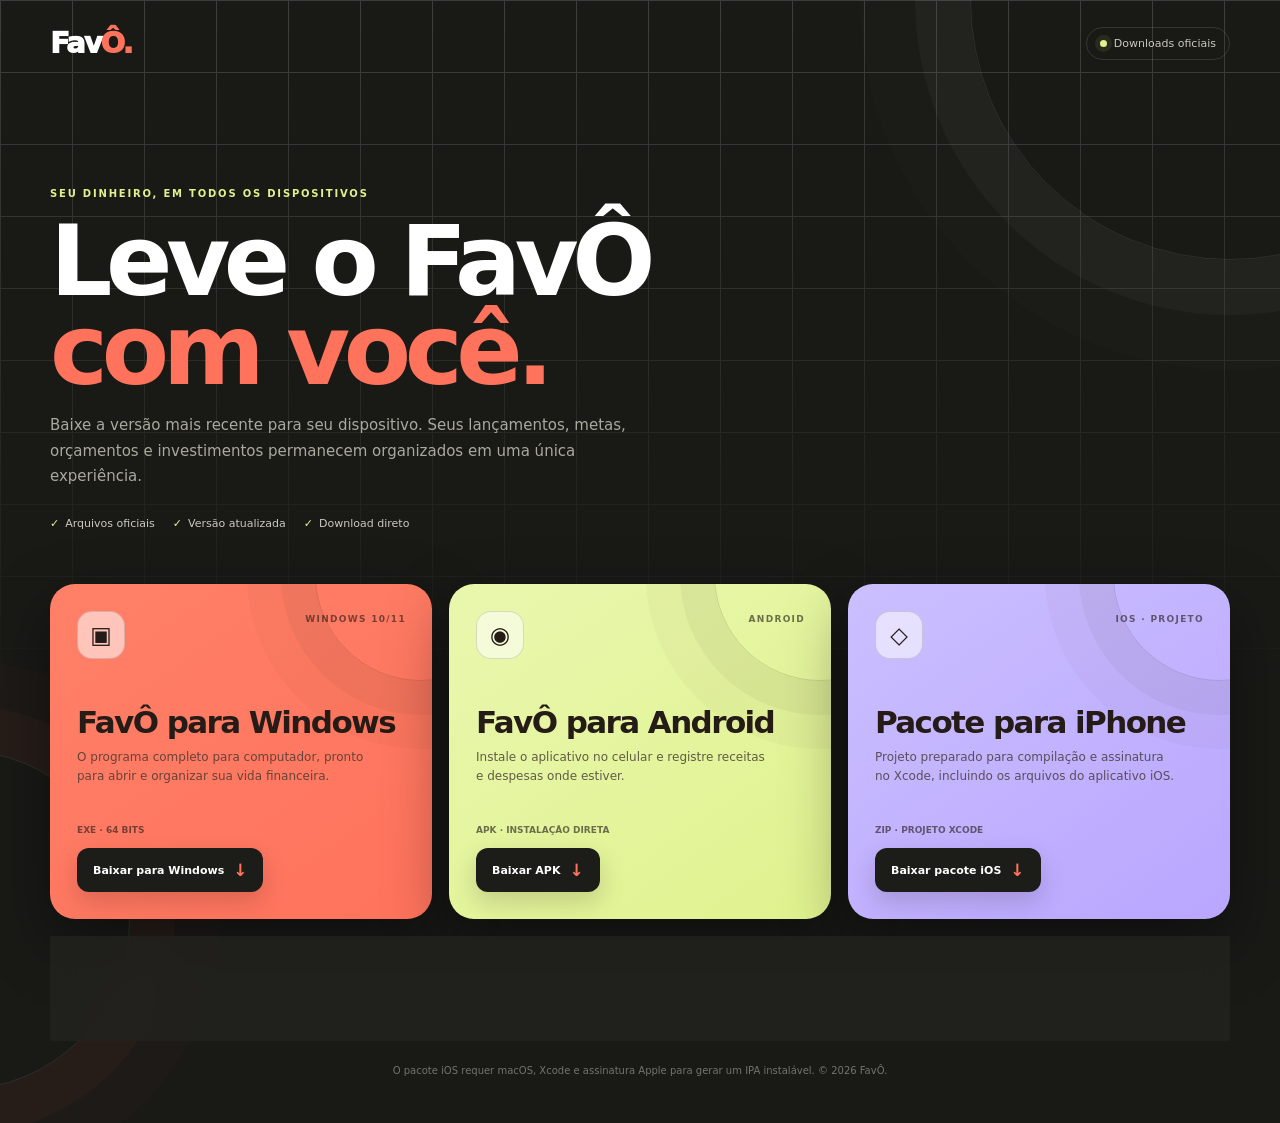
==== index.html @ f4727478 "Publish FavO download center" ====
<!doctype html>
<html lang="pt-BR">
<head>
  <meta charset="utf-8">
  <meta name="viewport" content="width=device-width,initial-scale=1">
  <meta name="theme-color" content="#181814">
  <meta name="description" content="Baixe o FavÔ para Windows, Android e iOS.">
  <title>FavÔ — Downloads oficiais</title>
  <style>
    :root{--ink:#191916;--paper:#f4f1e8;--coral:#ff735c;--lime:#dff28e;--violet:#b9a6ff;--muted:#aaa99f}
    *{box-sizing:border-box}html{scroll-behavior:smooth}body{margin:0;background:var(--ink);color:#fff;font-family:Inter,ui-sans-serif,system-ui,-apple-system,"Segoe UI",sans-serif;overflow-x:hidden}
    body:before{content:"";position:fixed;inset:0;pointer-events:none;opacity:.16;background-image:linear-gradient(#fff 1px,transparent 1px),linear-gradient(90deg,#fff 1px,transparent 1px);background-size:72px 72px;mask-image:linear-gradient(to bottom,#000,transparent 80%);animation:grid 22s linear infinite}
    .orb{position:fixed;border:1px solid #ffffff18;border-radius:50%;pointer-events:none}.o1{width:520px;height:520px;right:-210px;top:-260px;box-shadow:0 0 0 55px #ffffff07,0 0 0 110px #ffffff03;animation:spin 20s linear infinite}.o2{width:340px;height:340px;left:-210px;bottom:-190px;box-shadow:0 0 0 45px #ff735c0a,0 0 0 90px #ff735c05;animation:spin 26s linear infinite reverse}
    main{position:relative;width:min(1180px,calc(100% - 36px));margin:auto;padding:26px 0 44px}.nav{display:flex;align-items:center;justify-content:space-between}.logo{font-size:29px;font-weight:950;letter-spacing:-2px}.logo i{color:var(--coral);font-style:normal}.badge{border:1px solid #ffffff20;border-radius:99px;padding:9px 13px;color:#c9c8bf;font-size:11px}.badge:before{content:"";display:inline-block;width:7px;height:7px;margin-right:7px;border-radius:50%;background:var(--lime);box-shadow:0 0 0 5px #dff28e16}
    .hero{padding:clamp(70px,10vw,128px) 0 54px}.eyebrow{font-size:10px;font-weight:900;letter-spacing:1.8px;color:var(--lime)}h1{max-width:820px;margin:18px 0;font-size:clamp(48px,8vw,98px);line-height:.91;letter-spacing:-.065em}h1 em{font-style:normal;color:var(--coral)}.lead{max-width:590px;color:var(--muted);font-size:15px;line-height:1.7}.trust{display:flex;flex-wrap:wrap;gap:18px;margin-top:27px;color:#cbc9c0;font-size:11px}.trust span:before{content:"✓";color:var(--lime);font-weight:900;margin-right:6px}
    .grid{display:grid;grid-template-columns:repeat(3,1fr);gap:17px}.card{position:relative;min-height:335px;padding:27px;border-radius:25px;color:#251b17;overflow:hidden;display:flex;flex-direction:column;box-shadow:0 24px 65px #0006;transition:.28s cubic-bezier(.2,.8,.2,1);animation:enter .7s both}.card:nth-child(2){animation-delay:.1s}.card:nth-child(3){animation-delay:.2s}.card:hover{transform:translateY(-9px) rotate(-.25deg)}.card:before{content:"";position:absolute;width:210px;height:210px;right:-95px;top:-115px;border:1px solid #27181125;border-radius:50%;box-shadow:0 0 0 34px #2718110b,0 0 0 68px #27181107;animation:spin 17s linear infinite}.coral{background:linear-gradient(145deg,#ff8068,var(--coral))}.lime{background:linear-gradient(145deg,#e9f7ae,var(--lime))}.violet{background:linear-gradient(145deg,#cbbfff,var(--violet))}.icon{width:48px;height:48px;display:grid;place-items:center;border:1px solid #24170f25;border-radius:15px;background:#ffffff8c;font-size:23px}.card small{position:absolute;right:26px;top:30px;font-size:9px;font-weight:900;letter-spacing:1.3px;opacity:.62}.card h2{margin:48px 0 10px;font-size:31px;line-height:1;letter-spacing:-1.6px}.card p{margin:0;max-width:300px;color:#41352ecc;font-size:12px;line-height:1.6}.action{margin-top:auto;padding-top:28px}.meta{display:block;margin-bottom:13px;font-size:9px;font-weight:800;opacity:.62}.button{display:inline-flex;align-items:center;gap:9px;min-height:44px;padding:0 16px;border-radius:12px;background:#1c1c19;color:#fff;text-decoration:none;font-size:11px;font-weight:850;box-shadow:0 10px 24px #25140f2b;transition:.2s}.button:hover{transform:translateY(-2px);background:#2a2a25}.button:after{content:"↓";color:var(--coral);font-size:17px}
    .help{margin-top:18px;padding:27px 29px;border:1px solid #ffffff18;border-radius:22px;background:#24241fbd;backdrop-filter:blur(15px);display:grid;grid-template-columns:.8fr 1.2fr;gap:30px;align-items:center}.help h2{margin:8px 0 0;font-size:25px;letter-spacing:-1px}.steps{display:grid;grid-template-columns:repeat(3,1fr);gap:15px;color:#aaa99f;font-size:11px;line-height:1.5}.steps b{display:block;color:var(--coral);margin-bottom:3px}.foot{margin:22px auto 0;text-align:center;color:#74736c;font-size:10px;line-height:1.6}
    @keyframes spin{to{transform:rotate(360deg)}}@keyframes grid{to{background-position:72px 72px,72px 72px}}@keyframes enter{from{opacity:0;transform:translateY(24px) scale(.98)}}
    @media(max-width:820px){.grid{grid-template-columns:1fr}.card{min-height:275px}.help{grid-template-columns:1fr}.hero{padding-top:82px}h1{letter-spacing:-.055em}.steps{grid-template-columns:1fr}}
    @media(prefers-reduced-motion:reduce){*{animation:none!important;transition:none!important}}
  </style>
</head>
<body>
  <div class="orb o1"></div><div class="orb o2"></div>
  <main>
    <nav class="nav"><div class="logo">Fav<i>Ô.</i></div><div class="badge">Downloads oficiais</div></nav>
    <section class="hero">
      <div class="eyebrow">SEU DINHEIRO, EM TODOS OS DISPOSITIVOS</div>
      <h1>Leve o FavÔ <em>com você.</em></h1>
      <p class="lead">Baixe a versão mais recente para seu dispositivo. Seus lançamentos, metas, orçamentos e investimentos permanecem organizados em uma única experiência.</p>
      <div class="trust"><span>Arquivos oficiais</span><span>Versão atualizada</span><span>Download direto</span></div>
    </section>
    <section class="grid">
      <article class="card coral"><div class="icon">▣</div><small>WINDOWS 10/11</small><h2>FavÔ para Windows</h2><p>O programa completo para computador, pronto para abrir e organizar sua vida financeira.</p><div class="action"><span class="meta">EXE · 64 BITS</span><a class="button" href="https://github.com/deywysonc/favo-downloads/releases/latest/download/FavO-Windows.exe">Baixar para Windows</a></div></article>
      <article class="card lime"><div class="icon">◉</div><small>ANDROID</small><h2>FavÔ para Android</h2><p>Instale o aplicativo no celular e registre receitas e despesas onde estiver.</p><div class="action"><span class="meta">APK · INSTALAÇÃO DIRETA</span><a class="button" href="https://github.com/deywysonc/favo-downloads/releases/latest/download/FavO-Android.apk">Baixar APK</a></div></article>
      <article class="card violet"><div class="icon">◇</div><small>IOS · PROJETO</small><h2>Pacote para iPhone</h2><p>Projeto preparado para compilação e assinatura no Xcode, incluindo os arquivos do aplicativo iOS.</p><div class="action"><span class="meta">ZIP · PROJETO XCODE</span><a class="button" href="https://github.com/deywysonc/favo-downloads/releases/latest/download/FavO-iOS-Xcode.zip">Baixar pacote iOS</a></div></article>
    </section>
    <section class="help"><div><div class="eyebrow">COMO COMEÇAR</div><h2>Três passos. Sem complicação.</h2></div><div class="steps"><div><b>01 · BAIXE</b>Escolha seu dispositivo.</div><div><b>02 · INSTALE</b>Abra o arquivo baixado.</div><div><b>03 · ENTRE</b>Use sua conta FavÔ.</div></div></section>
    <p class="foot">O pacote iOS requer macOS, Xcode e assinatura Apple para gerar um IPA instalável. © <span id="year"></span> FavÔ.</p>
  </main>
  <script>document.getElementById('year').textContent=new Date().getFullYear()</script>
</body>
</html>
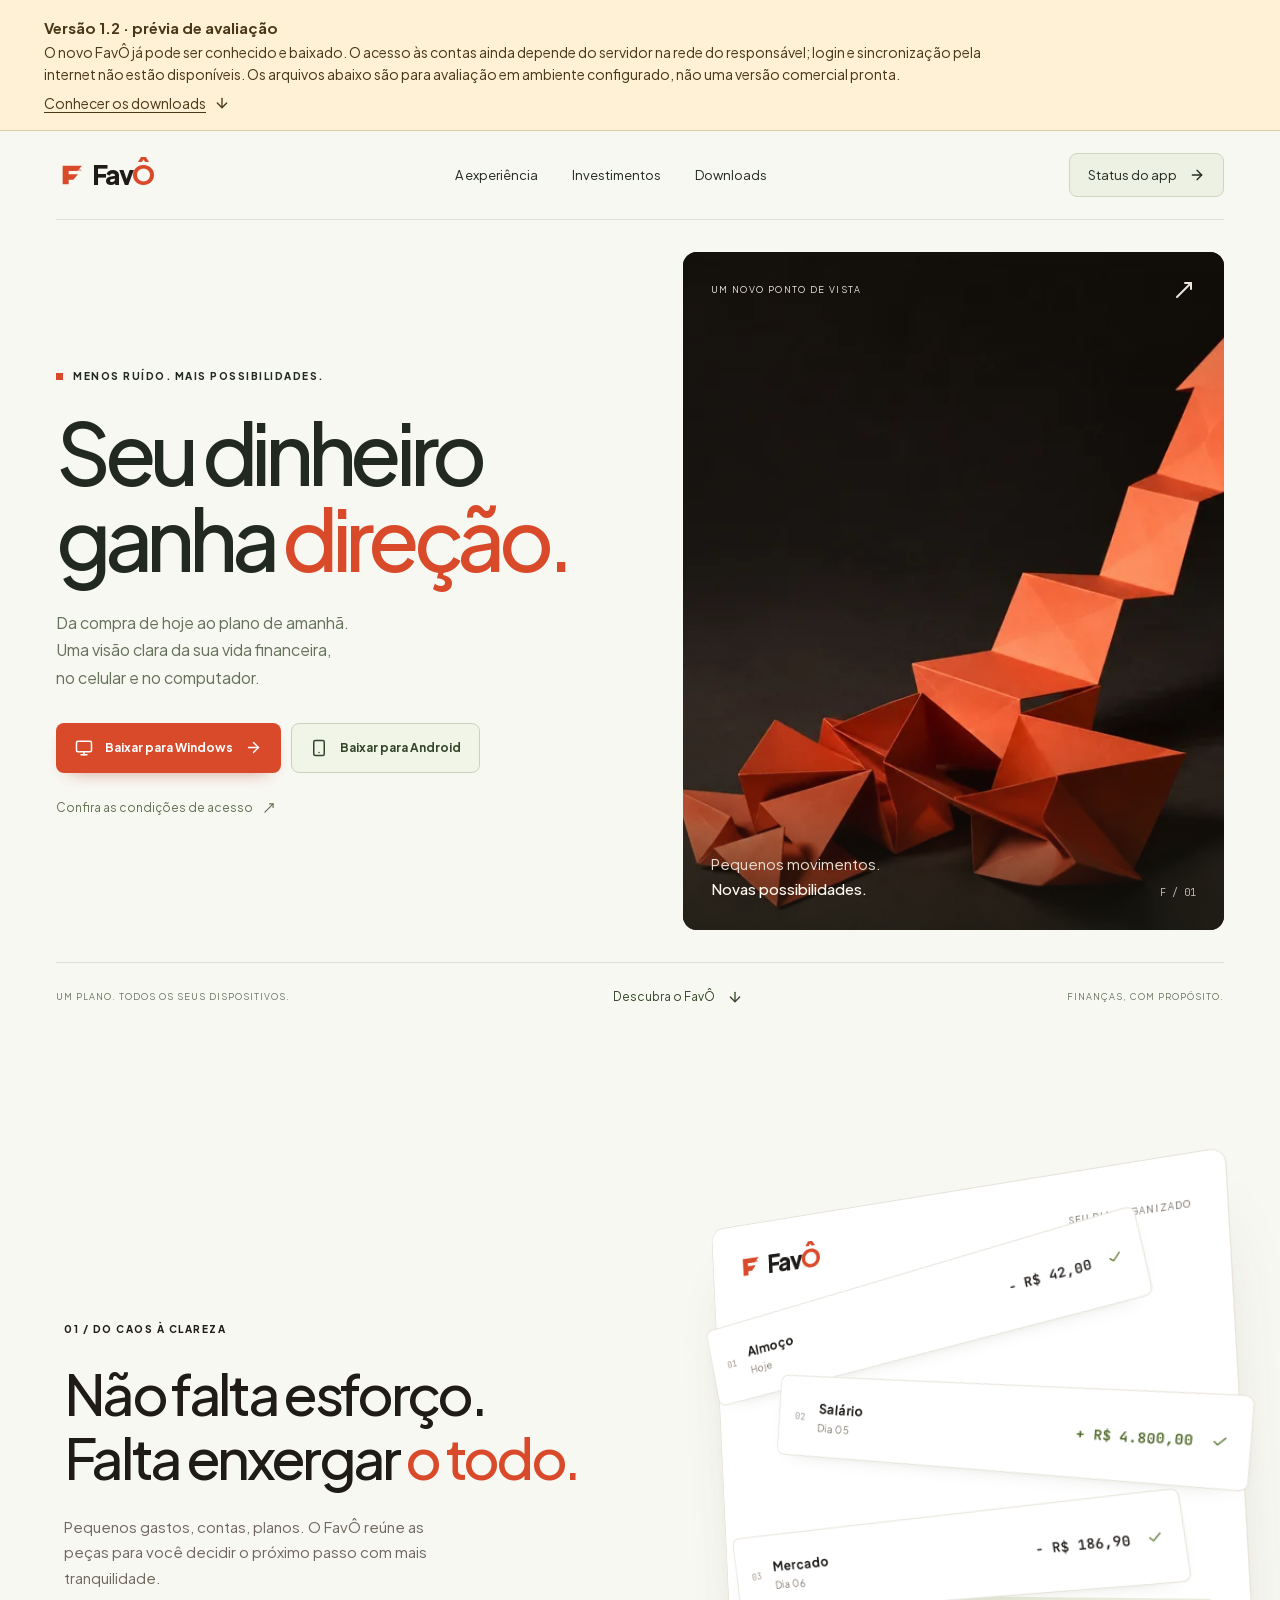
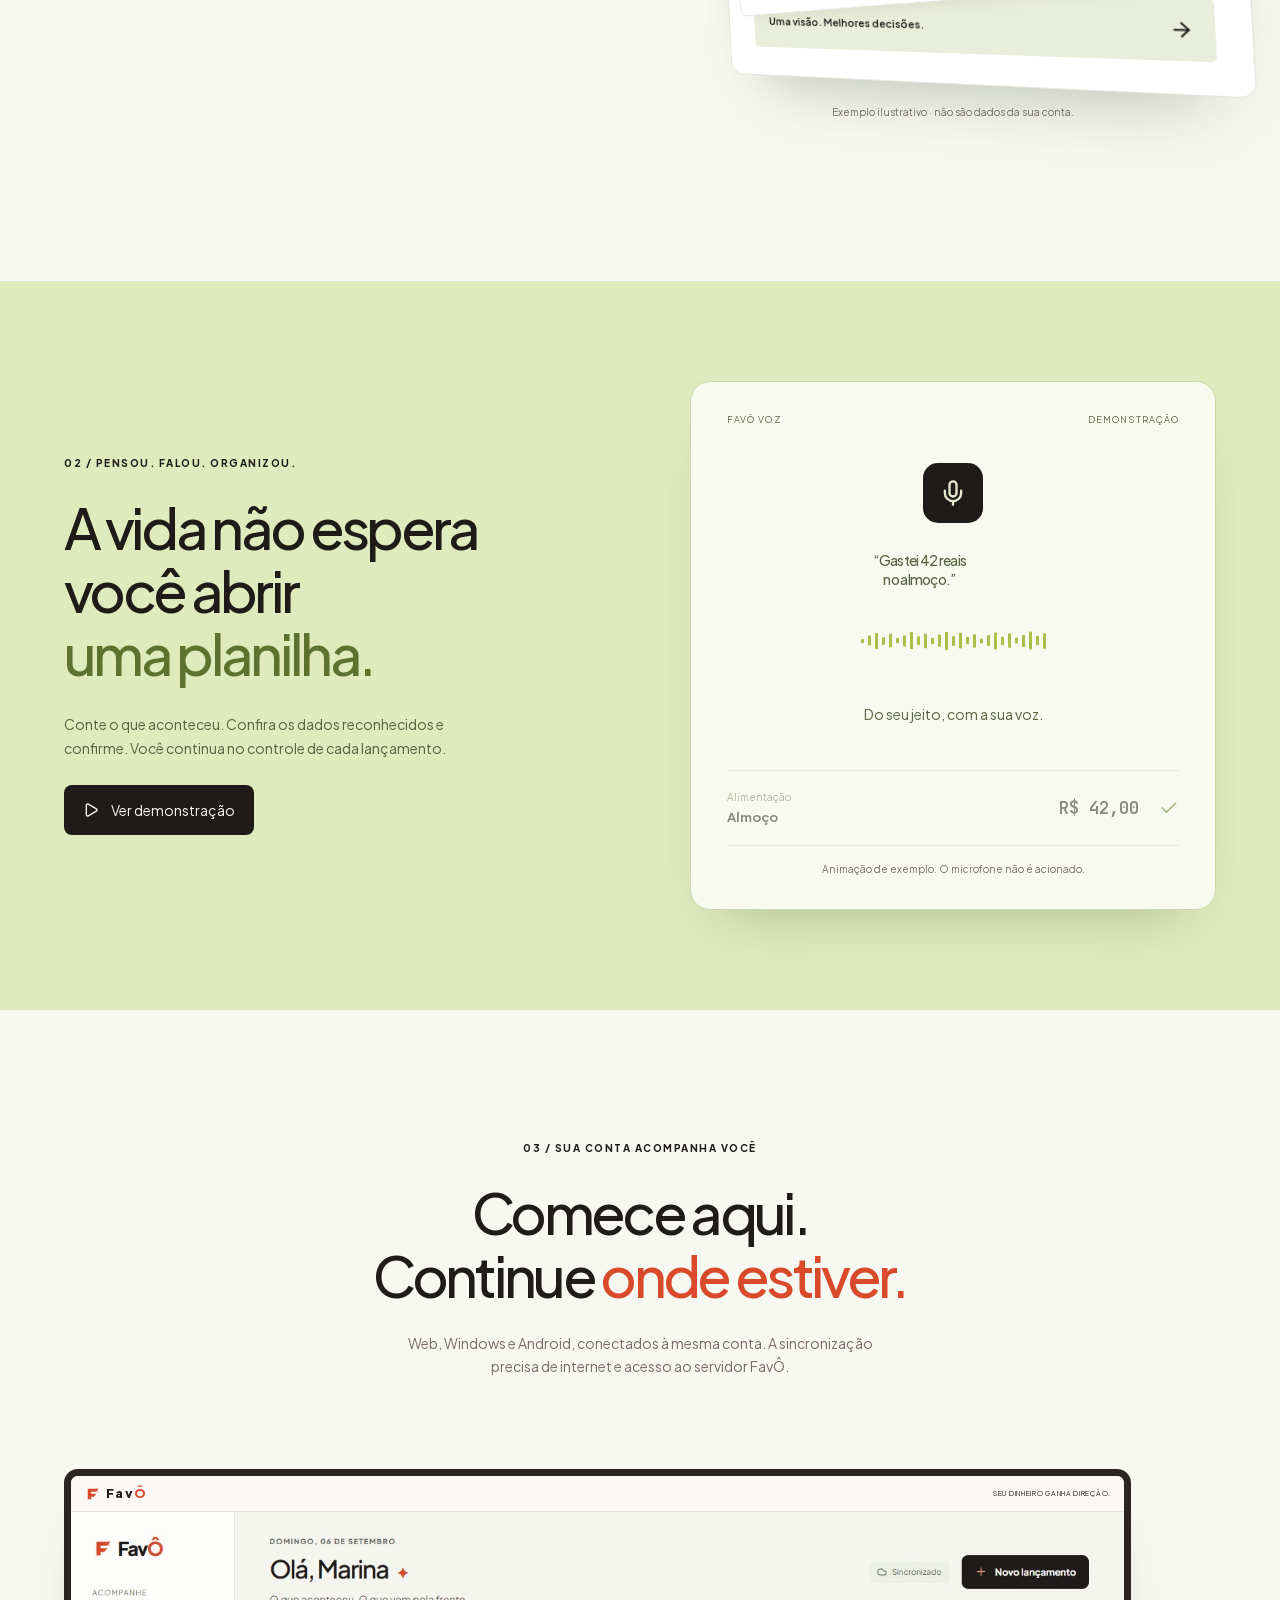
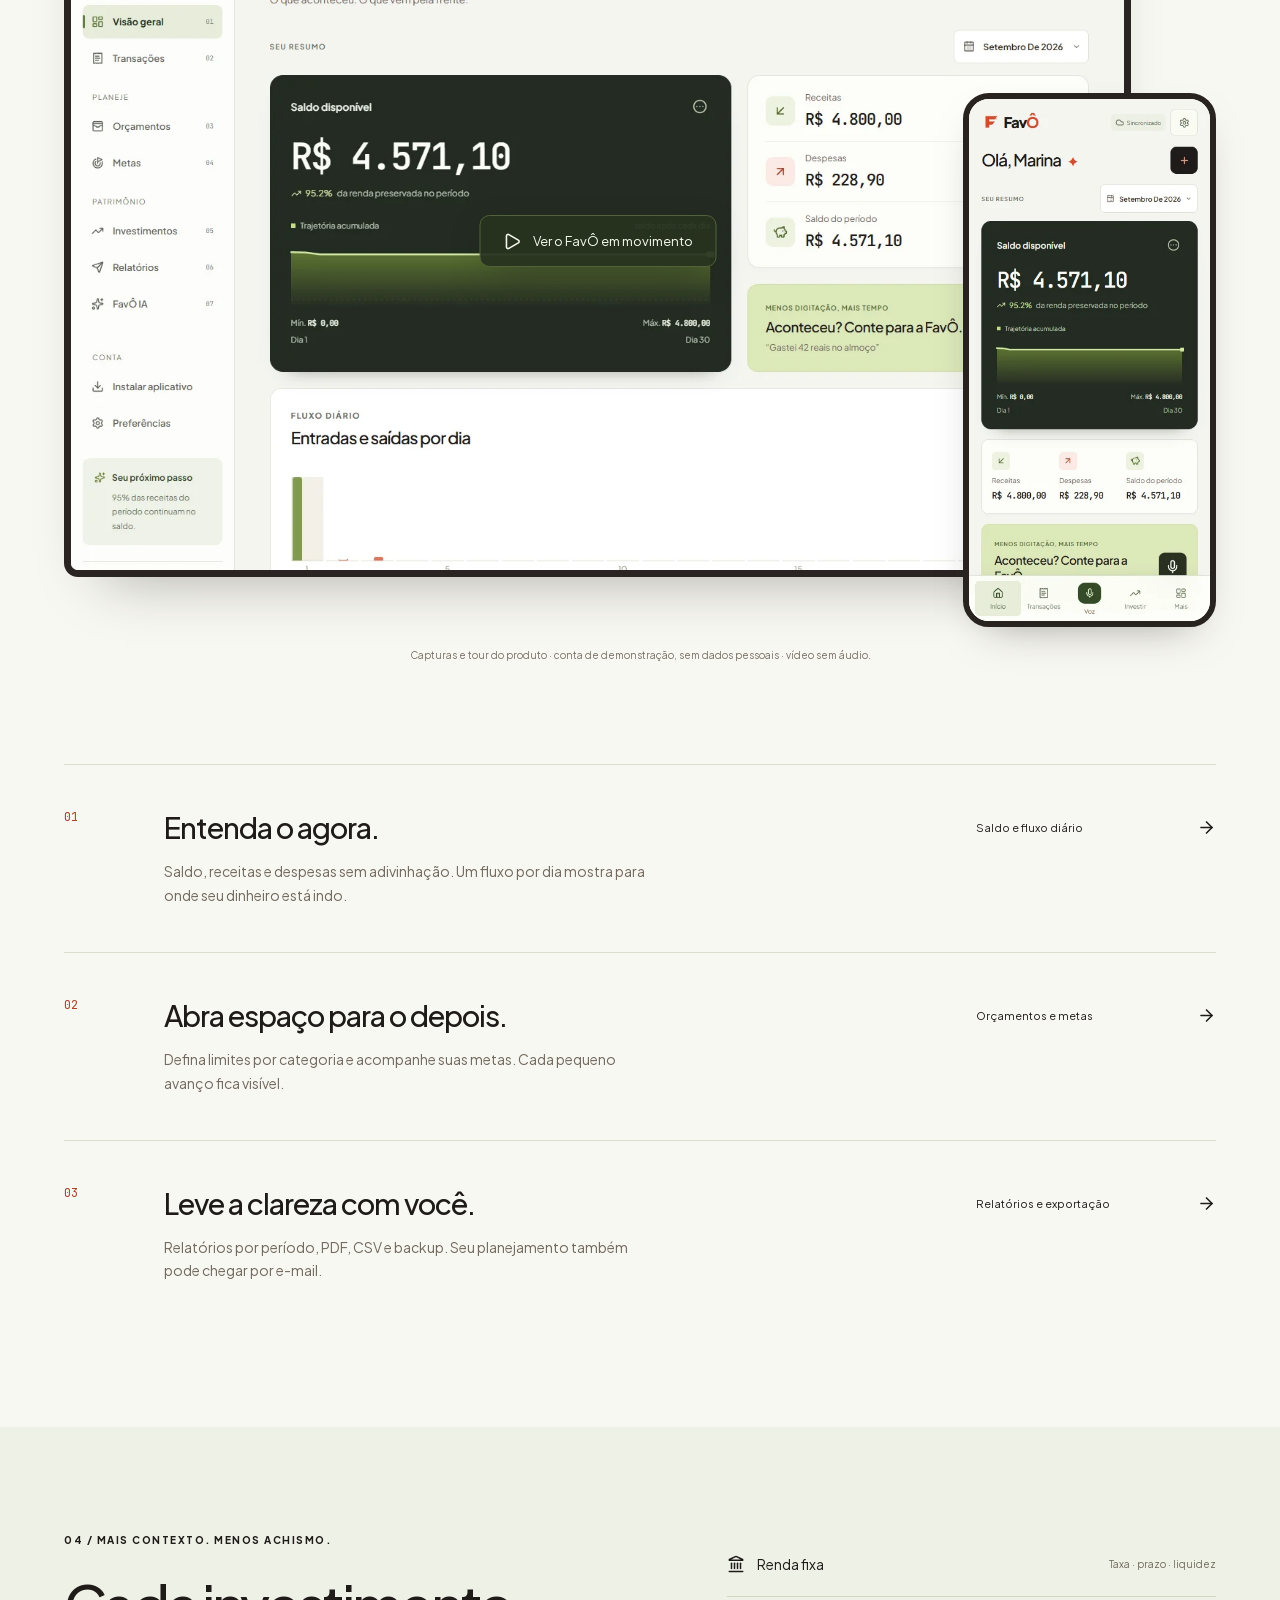
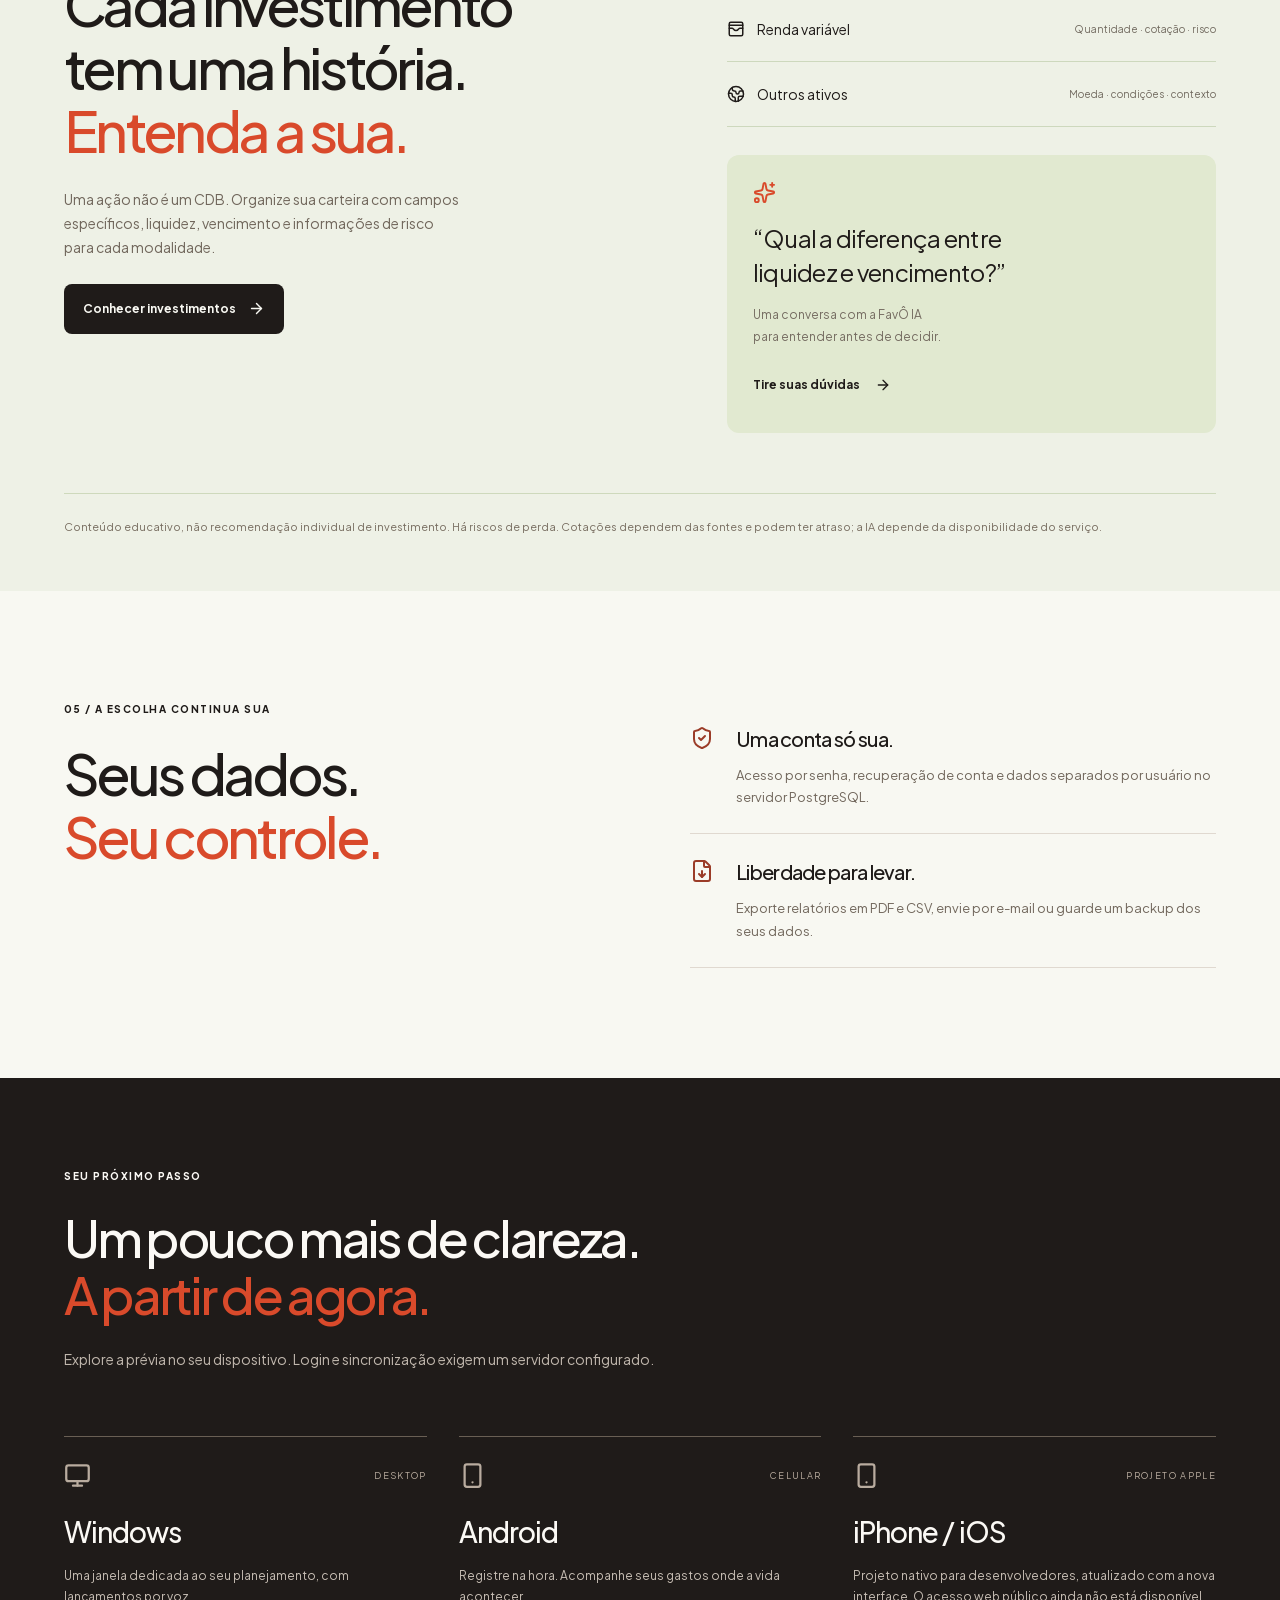
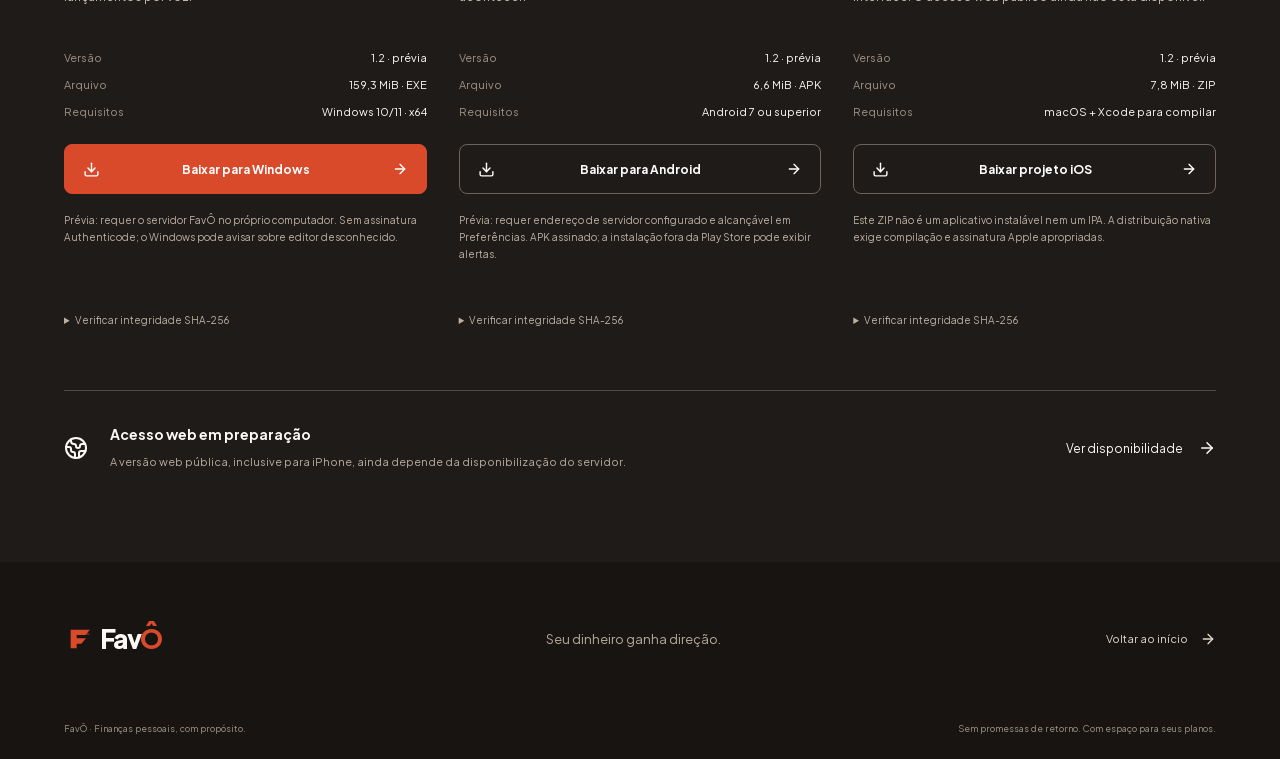
==== commit 3af6afac: "Publish Favo 1.2 campaign and clearly marked preview downloads" ====
--- a/index.html
+++ b/index.html
@@ -2,42 +2,14 @@
 <html lang="pt-BR">
 <head>
   <meta charset="utf-8">
-  <meta name="viewport" content="width=device-width,initial-scale=1">
-  <meta name="theme-color" content="#181814">
-  <meta name="description" content="Baixe o FavÔ para Windows, Android e iOS.">
-  <title>FavÔ — Downloads oficiais</title>
-  <style>
-    :root{--ink:#191916;--paper:#f4f1e8;--coral:#ff735c;--lime:#dff28e;--violet:#b9a6ff;--muted:#aaa99f}
-    *{box-sizing:border-box}html{scroll-behavior:smooth}body{margin:0;background:var(--ink);color:#fff;font-family:Inter,ui-sans-serif,system-ui,-apple-system,"Segoe UI",sans-serif;overflow-x:hidden}
-    body:before{content:"";position:fixed;inset:0;pointer-events:none;opacity:.16;background-image:linear-gradient(#fff 1px,transparent 1px),linear-gradient(90deg,#fff 1px,transparent 1px);background-size:72px 72px;mask-image:linear-gradient(to bottom,#000,transparent 80%);animation:grid 22s linear infinite}
-    .orb{position:fixed;border:1px solid #ffffff18;border-radius:50%;pointer-events:none}.o1{width:520px;height:520px;right:-210px;top:-260px;box-shadow:0 0 0 55px #ffffff07,0 0 0 110px #ffffff03;animation:spin 20s linear infinite}.o2{width:340px;height:340px;left:-210px;bottom:-190px;box-shadow:0 0 0 45px #ff735c0a,0 0 0 90px #ff735c05;animation:spin 26s linear infinite reverse}
-    main{position:relative;width:min(1180px,calc(100% - 36px));margin:auto;padding:26px 0 44px}.nav{display:flex;align-items:center;justify-content:space-between}.logo{font-size:29px;font-weight:950;letter-spacing:-2px}.logo i{color:var(--coral);font-style:normal}.badge{border:1px solid #ffffff20;border-radius:99px;padding:9px 13px;color:#c9c8bf;font-size:11px}.badge:before{content:"";display:inline-block;width:7px;height:7px;margin-right:7px;border-radius:50%;background:var(--lime);box-shadow:0 0 0 5px #dff28e16}
-    .hero{padding:clamp(70px,10vw,128px) 0 54px}.eyebrow{font-size:10px;font-weight:900;letter-spacing:1.8px;color:var(--lime)}h1{max-width:820px;margin:18px 0;font-size:clamp(48px,8vw,98px);line-height:.91;letter-spacing:-.065em}h1 em{font-style:normal;color:var(--coral)}.lead{max-width:590px;color:var(--muted);font-size:15px;line-height:1.7}.trust{display:flex;flex-wrap:wrap;gap:18px;margin-top:27px;color:#cbc9c0;font-size:11px}.trust span:before{content:"✓";color:var(--lime);font-weight:900;margin-right:6px}
-    .grid{display:grid;grid-template-columns:repeat(3,1fr);gap:17px}.card{position:relative;min-height:335px;padding:27px;border-radius:25px;color:#251b17;overflow:hidden;display:flex;flex-direction:column;box-shadow:0 24px 65px #0006;transition:.28s cubic-bezier(.2,.8,.2,1);animation:enter .7s both}.card:nth-child(2){animation-delay:.1s}.card:nth-child(3){animation-delay:.2s}.card:hover{transform:translateY(-9px) rotate(-.25deg)}.card:before{content:"";position:absolute;width:210px;height:210px;right:-95px;top:-115px;border:1px solid #27181125;border-radius:50%;box-shadow:0 0 0 34px #2718110b,0 0 0 68px #27181107;animation:spin 17s linear infinite}.coral{background:linear-gradient(145deg,#ff8068,var(--coral))}.lime{background:linear-gradient(145deg,#e9f7ae,var(--lime))}.violet{background:linear-gradient(145deg,#cbbfff,var(--violet))}.icon{width:48px;height:48px;display:grid;place-items:center;border:1px solid #24170f25;border-radius:15px;background:#ffffff8c;font-size:23px}.card small{position:absolute;right:26px;top:30px;font-size:9px;font-weight:900;letter-spacing:1.3px;opacity:.62}.card h2{margin:48px 0 10px;font-size:31px;line-height:1;letter-spacing:-1.6px}.card p{margin:0;max-width:300px;color:#41352ecc;font-size:12px;line-height:1.6}.action{margin-top:auto;padding-top:28px}.meta{display:block;margin-bottom:13px;font-size:9px;font-weight:800;opacity:.62}.button{display:inline-flex;align-items:center;gap:9px;min-height:44px;padding:0 16px;border-radius:12px;background:#1c1c19;color:#fff;text-decoration:none;font-size:11px;font-weight:850;box-shadow:0 10px 24px #25140f2b;transition:.2s}.button:hover{transform:translateY(-2px);background:#2a2a25}.button:after{content:"↓";color:var(--coral);font-size:17px}
-    .help{margin-top:18px;padding:27px 29px;border:1px solid #ffffff18;border-radius:22px;background:#24241fbd;backdrop-filter:blur(15px);display:grid;grid-template-columns:.8fr 1.2fr;gap:30px;align-items:center}.help h2{margin:8px 0 0;font-size:25px;letter-spacing:-1px}.steps{display:grid;grid-template-columns:repeat(3,1fr);gap:15px;color:#aaa99f;font-size:11px;line-height:1.5}.steps b{display:block;color:var(--coral);margin-bottom:3px}.foot{margin:22px auto 0;text-align:center;color:#74736c;font-size:10px;line-height:1.6}
-    @keyframes spin{to{transform:rotate(360deg)}}@keyframes grid{to{background-position:72px 72px,72px 72px}}@keyframes enter{from{opacity:0;transform:translateY(24px) scale(.98)}}
-    @media(max-width:820px){.grid{grid-template-columns:1fr}.card{min-height:275px}.help{grid-template-columns:1fr}.hero{padding-top:82px}h1{letter-spacing:-.055em}.steps{grid-template-columns:1fr}}
-    @media(prefers-reduced-motion:reduce){*{animation:none!important;transition:none!important}}
-  </style>
+  <meta name="viewport" content="width=device-width, initial-scale=1">
+  <meta name="theme-color" content="#FBF9F5">
+  <meta name="description" content="Conheça o novo FavÔ. Organização financeira para computador e celular. Baixe a prévia 1.2 e consulte as condições de acesso.">
+  <title>FavÔ — Seu dinheiro ganha direção</title>
+  <link rel="icon" href="./icon.svg" type="image/svg+xml">
+  <link rel="canonical" href="https://deywysonc.github.io/favo-downloads/">
+  <script type="module" crossorigin src="./assets/index-CyQ1SWj0.js"></script>
+  <link rel="stylesheet" crossorigin href="./assets/index-zgqB068D.css">
 </head>
-<body>
-  <div class="orb o1"></div><div class="orb o2"></div>
-  <main>
-    <nav class="nav"><div class="logo">Fav<i>Ô.</i></div><div class="badge">Downloads oficiais</div></nav>
-    <section class="hero">
-      <div class="eyebrow">SEU DINHEIRO, EM TODOS OS DISPOSITIVOS</div>
-      <h1>Leve o FavÔ <em>com você.</em></h1>
-      <p class="lead">Baixe a versão mais recente para seu dispositivo. Seus lançamentos, metas, orçamentos e investimentos permanecem organizados em uma única experiência.</p>
-      <div class="trust"><span>Arquivos oficiais</span><span>Versão atualizada</span><span>Download direto</span></div>
-    </section>
-    <section class="grid">
-      <article class="card coral"><div class="icon">▣</div><small>WINDOWS 10/11</small><h2>FavÔ para Windows</h2><p>O programa completo para computador, pronto para abrir e organizar sua vida financeira.</p><div class="action"><span class="meta">EXE · 64 BITS</span><a class="button" href="https://github.com/deywysonc/favo-downloads/releases/latest/download/FavO-Windows.exe">Baixar para Windows</a></div></article>
-      <article class="card lime"><div class="icon">◉</div><small>ANDROID</small><h2>FavÔ para Android</h2><p>Instale o aplicativo no celular e registre receitas e despesas onde estiver.</p><div class="action"><span class="meta">APK · INSTALAÇÃO DIRETA</span><a class="button" href="https://github.com/deywysonc/favo-downloads/releases/latest/download/FavO-Android.apk">Baixar APK</a></div></article>
-      <article class="card violet"><div class="icon">◇</div><small>IOS · PROJETO</small><h2>Pacote para iPhone</h2><p>Projeto preparado para compilação e assinatura no Xcode, incluindo os arquivos do aplicativo iOS.</p><div class="action"><span class="meta">ZIP · PROJETO XCODE</span><a class="button" href="https://github.com/deywysonc/favo-downloads/releases/latest/download/FavO-iOS-Xcode.zip">Baixar pacote iOS</a></div></article>
-    </section>
-    <section class="help"><div><div class="eyebrow">COMO COMEÇAR</div><h2>Três passos. Sem complicação.</h2></div><div class="steps"><div><b>01 · BAIXE</b>Escolha seu dispositivo.</div><div><b>02 · INSTALE</b>Abra o arquivo baixado.</div><div><b>03 · ENTRE</b>Use sua conta FavÔ.</div></div></section>
-    <p class="foot">O pacote iOS requer macOS, Xcode e assinatura Apple para gerar um IPA instalável. © <span id="year"></span> FavÔ.</p>
-  </main>
-  <script>document.getElementById('year').textContent=new Date().getFullYear()</script>
-</body>
+<body><div id="root"><main class="campaign"><aside class="publication-status" id="availability" aria-label="Disponibilidade do aplicativo"><strong>Versão 1.2 · prévia de avaliação</strong><p>O novo FavÔ já pode ser conhecido e baixado. O acesso às contas ainda depende do servidor na rede do responsável; login e sincronização pela internet não estão disponíveis. Os arquivos abaixo são para avaliação em ambiente configurado, não uma versão comercial pronta.</p><a href="#downloads">Conhecer os downloads <svg xmlns="http://www.w3.org/2000/svg" width="16" height="16" viewBox="0 0 24 24" fill="none" stroke="currentColor" stroke-width="2" stroke-linecap="round" stroke-linejoin="round" class="lucide lucide-arrow-down" aria-hidden="true"><path d="M12 5v14"></path><path d="m19 12-7 7-7-7"></path></svg></a></aside><div class="campaign-reading-progress" aria-hidden="true"></div><a href="#campaign-content" class="skip-link">Pular para o conteúdo</a><section class="campaign-hero" id="campaign-content"><nav class="campaign-nav" aria-label="Navegação pública"><a href="#campaign-content" aria-label="FavÔ, apresentação"><span class="favo-brand" style="--brand-ink:#1F1B19"><svg width="32" height="32" viewBox="0 0 48 48" fill="none" aria-hidden="true" focusable="false"><path d="M10 38V10h29l-7 8H19v5h14l-7 8h-7v7z" fill="currentColor"></path><path d="m32 10 7 8h-7z" fill="currentColor" opacity=".45"></path></svg><span>Fav<span class="favo-accent">Ô</span></span></span></a><div><a href="#experience">A experiência</a><a href="#invest">Investimentos</a><a href="#downloads">Downloads</a></div><a href="#availability" class="campaign-nav-cta">Status do app<!-- --> <svg xmlns="http://www.w3.org/2000/svg" width="16" height="16" viewBox="0 0 24 24" fill="none" stroke="currentColor" stroke-width="2" stroke-linecap="round" stroke-linejoin="round" class="lucide lucide-arrow-right" aria-hidden="true"><path d="M5 12h14"></path><path d="m12 5 7 7-7 7"></path></svg></a></nav><div class="hero-visual"><picture class="campaign-art"><source srcSet="./campaign/direction-960.webp 960w, ./campaign/direction-1536.webp 1536w" sizes="(max-width: 767px) 100vw, 50vw" type="image/webp"/><img src="./campaign/direction-1536.webp" alt="Uma fita de papel coral sai de dobras dispersas e encontra uma direção." width="1536" height="1024" fetchPriority="high"/></picture><div class="hero-art-label"><span>UM NOVO PONTO DE VISTA</span><svg xmlns="http://www.w3.org/2000/svg" width="24" height="24" viewBox="0 0 24 24" fill="none" stroke="currentColor" stroke-width="2" stroke-linecap="round" stroke-linejoin="round" class="lucide lucide-move-up-right" aria-hidden="true"><path d="M13 5H19V11"></path><path d="M19 5L5 19"></path></svg></div><div class="hero-art-caption"><span>Pequenos movimentos.<br/><strong>Novas possibilidades.</strong></span><span class="hero-art-index">F / 01</span></div></div><div class="hero-editorial"><p class="campaign-kicker"><span></span> MENOS RUÍDO. MAIS POSSIBILIDADES.</p><h1>Seu dinheiro<br/>ganha <em>direção.</em></h1><p class="hero-description">Da compra de hoje ao plano de amanhã.<br/>Uma visão clara da sua vida financeira,<br class="desktop-break"/> no celular e no computador.</p><div class="campaign-actions"><a href="#downloads" class="campaign-button primary"><svg xmlns="http://www.w3.org/2000/svg" width="18" height="18" viewBox="0 0 24 24" fill="none" stroke="currentColor" stroke-width="2" stroke-linecap="round" stroke-linejoin="round" class="lucide lucide-monitor" aria-hidden="true"><rect width="20" height="14" x="2" y="3" rx="2"></rect><line x1="8" x2="16" y1="21" y2="21"></line><line x1="12" x2="12" y1="17" y2="21"></line></svg> Baixar para Windows <svg xmlns="http://www.w3.org/2000/svg" width="17" height="17" viewBox="0 0 24 24" fill="none" stroke="currentColor" stroke-width="2" stroke-linecap="round" stroke-linejoin="round" class="lucide lucide-arrow-right" aria-hidden="true"><path d="M5 12h14"></path><path d="m12 5 7 7-7 7"></path></svg></a><a href="#android" class="campaign-button secondary"><svg xmlns="http://www.w3.org/2000/svg" width="18" height="18" viewBox="0 0 24 24" fill="none" stroke="currentColor" stroke-width="2" stroke-linecap="round" stroke-linejoin="round" class="lucide lucide-smartphone" aria-hidden="true"><rect width="14" height="20" x="5" y="2" rx="2" ry="2"></rect><path d="M12 18h.01"></path></svg> Baixar para Android</a></div><a href="#availability" class="hero-web-link">Confira as condições de acesso<!-- --> <svg xmlns="http://www.w3.org/2000/svg" width="14" height="14" viewBox="0 0 24 24" fill="none" stroke="currentColor" stroke-width="2" stroke-linecap="round" stroke-linejoin="round" class="lucide lucide-move-up-right" aria-hidden="true"><path d="M13 5H19V11"></path><path d="M19 5L5 19"></path></svg></a></div><div class="hero-caption"><span>UM PLANO. TODOS OS SEUS DISPOSITIVOS.</span><a href="#experience">Descubra o FavÔ <svg xmlns="http://www.w3.org/2000/svg" width="16" height="16" viewBox="0 0 24 24" fill="none" stroke="currentColor" stroke-width="2" stroke-linecap="round" stroke-linejoin="round" class="lucide lucide-arrow-down" aria-hidden="true"><path d="M12 5v14"></path><path d="m19 12-7 7-7-7"></path></svg></a><span class="hero-edition">FINANÇAS, COM PROPÓSITO.</span></div></section><section class="campaign-story campaign-container" id="experience"><div class="story-intro" data-reveal="true"><p class="campaign-kicker">01 / DO CAOS À CLAREZA</p><h2>Não falta esforço.<br/>Falta enxergar <em>o todo.</em></h2><p>Pequenos gastos, contas, planos. O FavÔ reúne as peças para você decidir o próximo passo com mais tranquilidade.</p></div><div class="story-stage" aria-label="Demonstração de organização de lançamentos fictícios"><div class="story-ledger"><div class="story-ledger-header"><span class="favo-brand" style="--brand-ink:#1F1B19"><svg width="32" height="32" viewBox="0 0 48 48" fill="none" aria-hidden="true" focusable="false"><path d="M10 38V10h29l-7 8H19v5h14l-7 8h-7v7z" fill="currentColor"></path><path d="m32 10 7 8h-7z" fill="currentColor" opacity=".45"></path></svg><span>Fav<span class="favo-accent">Ô</span></span></span><span>SEU DIA, ORGANIZADO</span></div><div class="story-receipt receipt-0"><span class="receipt-number">0<!-- -->1</span><div><strong>Almoço</strong><small>Hoje</small></div><b class="">− R$ 42,00</b><svg xmlns="http://www.w3.org/2000/svg" width="16" height="16" viewBox="0 0 24 24" fill="none" stroke="currentColor" stroke-width="2" stroke-linecap="round" stroke-linejoin="round" class="lucide lucide-check" aria-hidden="true"><path d="M20 6 9 17l-5-5"></path></svg></div><div class="story-receipt receipt-1"><span class="receipt-number">0<!-- -->2</span><div><strong>Salário</strong><small>Dia 05</small></div><b class="positive">+ R$ 4.800,00</b><svg xmlns="http://www.w3.org/2000/svg" width="16" height="16" viewBox="0 0 24 24" fill="none" stroke="currentColor" stroke-width="2" stroke-linecap="round" stroke-linejoin="round" class="lucide lucide-check" aria-hidden="true"><path d="M20 6 9 17l-5-5"></path></svg></div><div class="story-receipt receipt-2"><span class="receipt-number">0<!-- -->3</span><div><strong>Mercado</strong><small>Dia 06</small></div><b class="">− R$ 186,90</b><svg xmlns="http://www.w3.org/2000/svg" width="16" height="16" viewBox="0 0 24 24" fill="none" stroke="currentColor" stroke-width="2" stroke-linecap="round" stroke-linejoin="round" class="lucide lucide-check" aria-hidden="true"><path d="M20 6 9 17l-5-5"></path></svg></div><div class="story-total"><span>Uma visão. Melhores decisões.</span><svg xmlns="http://www.w3.org/2000/svg" width="21" height="21" viewBox="0 0 24 24" fill="none" stroke="currentColor" stroke-width="2" stroke-linecap="round" stroke-linejoin="round" class="lucide lucide-arrow-right" aria-hidden="true"><path d="M5 12h14"></path><path d="m12 5 7 7-7 7"></path></svg></div></div><p class="demo-label">Exemplo ilustrativo · não são dados da sua conta.</p></div></section><section class="campaign-voice" id="voice"><div class="campaign-container voice-composition"><div data-reveal="true"><p class="campaign-kicker">02 / PENSOU. FALOU. ORGANIZOU.</p><h2>A vida não espera<br/>você abrir<br/><em>uma planilha.</em></h2><p>Conte o que aconteceu. Confira os dados reconhecidos e confirme. Você continua no controle de cada lançamento.</p><button class="campaign-button ink"><svg xmlns="http://www.w3.org/2000/svg" width="16" height="16" viewBox="0 0 24 24" fill="none" stroke="currentColor" stroke-width="2" stroke-linecap="round" stroke-linejoin="round" class="lucide lucide-play" aria-hidden="true"><path d="M5 5a2 2 0 0 1 3.008-1.728l11.997 6.998a2 2 0 0 1 .003 3.458l-12 7A2 2 0 0 1 5 19z"></path></svg> <!-- -->Ver demonstração</button></div><div class="voice-demo voice-demo-step-0" data-reveal="true"><div class="voice-demo-top"><span>FAVÔ VOZ</span><span>DEMONSTRAÇÃO</span></div><div class="voice-demo-icon"><svg xmlns="http://www.w3.org/2000/svg" width="28" height="28" viewBox="0 0 24 24" fill="none" stroke="currentColor" stroke-width="2" stroke-linecap="round" stroke-linejoin="round" class="lucide lucide-mic" aria-hidden="true"><path d="M12 19v3"></path><path d="M19 10v2a7 7 0 0 1-14 0v-2"></path><rect x="9" y="2" width="6" height="13" rx="3"></rect></svg></div><p class="voice-demo-quote">“Gastei 42 reais<br/>no almoço.”</p><div class="voice-demo-wave" aria-hidden="true"><i style="height:12px;animation-delay:0ms"></i><i style="height:29px;animation-delay:40ms"></i><i style="height:46px;animation-delay:80ms"></i><i style="height:22px;animation-delay:120ms"></i><i style="height:39px;animation-delay:160ms"></i><i style="height:15px;animation-delay:200ms"></i><i style="height:32px;animation-delay:240ms"></i><i style="height:49px;animation-delay:280ms"></i><i style="height:25px;animation-delay:320ms"></i><i style="height:42px;animation-delay:360ms"></i><i style="height:18px;animation-delay:400ms"></i><i style="height:35px;animation-delay:440ms"></i><i style="height:52px;animation-delay:480ms"></i><i style="height:28px;animation-delay:520ms"></i><i style="height:45px;animation-delay:560ms"></i><i style="height:21px;animation-delay:600ms"></i><i style="height:38px;animation-delay:640ms"></i><i style="height:14px;animation-delay:680ms"></i><i style="height:31px;animation-delay:720ms"></i><i style="height:48px;animation-delay:760ms"></i><i style="height:24px;animation-delay:800ms"></i><i style="height:41px;animation-delay:840ms"></i><i style="height:17px;animation-delay:880ms"></i><i style="height:34px;animation-delay:920ms"></i><i style="height:51px;animation-delay:960ms"></i><i style="height:27px;animation-delay:1000ms"></i><i style="height:44px;animation-delay:1040ms"></i></div><p class="voice-demo-status" role="status">Do seu jeito, com a sua voz.</p><div class="voice-demo-result"><div><small>Alimentação</small><strong>Almoço</strong></div><b>R$ 42,00</b><svg xmlns="http://www.w3.org/2000/svg" width="20" height="20" viewBox="0 0 24 24" fill="none" stroke="currentColor" stroke-width="2" stroke-linecap="round" stroke-linejoin="round" class="lucide lucide-check" aria-hidden="true"><path d="M20 6 9 17l-5-5"></path></svg></div><small class="demo-label">Animação de exemplo. O microfone não é acionado.</small></div></div></section><section class="campaign-devices campaign-container" id="devices"><div class="devices-heading" data-reveal="true"><p class="campaign-kicker">03 / SUA CONTA ACOMPANHA VOCÊ</p><h2>Comece aqui.<br/>Continue <em>onde estiver.</em></h2><p>Web, Windows e Android, conectados à mesma conta. A sincronização precisa de internet e acesso ao servidor FavÔ.</p></div><div class="device-composition " data-reveal="true"><div class="desktop-product"><div class="device-topline"><span class="favo-brand" style="--brand-ink:#1F1B19"><svg width="32" height="32" viewBox="0 0 48 48" fill="none" aria-hidden="true" focusable="false"><path d="M10 38V10h29l-7 8H19v5h14l-7 8h-7v7z" fill="currentColor"></path><path d="m32 10 7 8h-7z" fill="currentColor" opacity=".45"></path></svg><span>Fav<span class="favo-accent">Ô</span></span></span><span>SEU DINHEIRO GANHA DIREÇÃO.</span></div><div class="product-screen"><img src="./campaign/app-desktop.webp" alt="Tela real de visão geral do FavÔ no computador, com conta de demonstração." width="1440" height="900" loading="lazy"/><button class="product-play"><svg xmlns="http://www.w3.org/2000/svg" width="19" height="19" viewBox="0 0 24 24" fill="none" stroke="currentColor" stroke-width="2" stroke-linecap="round" stroke-linejoin="round" class="lucide lucide-play" aria-hidden="true"><path d="M5 5a2 2 0 0 1 3.008-1.728l11.997 6.998a2 2 0 0 1 .003 3.458l-12 7A2 2 0 0 1 5 19z"></path></svg> Ver o FavÔ em movimento</button></div></div><div class="mobile-product"><img src="./campaign/app-mobile.webp" alt="Tela real de visão geral do FavÔ no celular, com conta de demonstração." width="390" height="844" loading="lazy"/></div></div><p class="demo-label">Capturas e tour do produto · conta de demonstração, sem dados pessoais · vídeo sem áudio.</p></section><section class="campaign-features campaign-container" aria-label="Recursos de controle financeiro"><article class="feature-editorial" data-reveal="true"><span class="feature-number">01</span><div><h3>Entenda o agora.</h3><p>Saldo, receitas e despesas sem adivinhação. Um fluxo por dia mostra para onde seu dinheiro está indo.</p></div><span class="feature-tag">Saldo e fluxo diário<!-- --> <svg xmlns="http://www.w3.org/2000/svg" width="19" height="19" viewBox="0 0 24 24" fill="none" stroke="currentColor" stroke-width="2" stroke-linecap="round" stroke-linejoin="round" class="lucide lucide-arrow-right" aria-hidden="true"><path d="M5 12h14"></path><path d="m12 5 7 7-7 7"></path></svg></span></article><article class="feature-editorial" data-reveal="true"><span class="feature-number">02</span><div><h3>Abra espaço para o depois.</h3><p>Defina limites por categoria e acompanhe suas metas. Cada pequeno avanço fica visível.</p></div><span class="feature-tag">Orçamentos e metas<!-- --> <svg xmlns="http://www.w3.org/2000/svg" width="19" height="19" viewBox="0 0 24 24" fill="none" stroke="currentColor" stroke-width="2" stroke-linecap="round" stroke-linejoin="round" class="lucide lucide-arrow-right" aria-hidden="true"><path d="M5 12h14"></path><path d="m12 5 7 7-7 7"></path></svg></span></article><article class="feature-editorial" data-reveal="true"><span class="feature-number">03</span><div><h3>Leve a clareza com você.</h3><p>Relatórios por período, PDF, CSV e backup. Seu planejamento também pode chegar por e-mail.</p></div><span class="feature-tag">Relatórios e exportação<!-- --> <svg xmlns="http://www.w3.org/2000/svg" width="19" height="19" viewBox="0 0 24 24" fill="none" stroke="currentColor" stroke-width="2" stroke-linecap="round" stroke-linejoin="round" class="lucide lucide-arrow-right" aria-hidden="true"><path d="M5 12h14"></path><path d="m12 5 7 7-7 7"></path></svg></span></article></section><section class="campaign-invest" id="invest"><div class="campaign-container investment-composition"><div data-reveal="true"><p class="campaign-kicker">04 / MAIS CONTEXTO. MENOS ACHISMO.</p><h2>Cada investimento<br/>tem uma história.<br/><em>Entenda a sua.</em></h2><p>Uma ação não é um CDB. Organize sua carteira com campos específicos, liquidez, vencimento e informações de risco para cada modalidade.</p><a href="#availability" class="campaign-button ink">Conhecer investimentos <svg xmlns="http://www.w3.org/2000/svg" width="17" height="17" viewBox="0 0 24 24" fill="none" stroke="currentColor" stroke-width="2" stroke-linecap="round" stroke-linejoin="round" class="lucide lucide-arrow-right" aria-hidden="true"><path d="M5 12h14"></path><path d="m12 5 7 7-7 7"></path></svg></a></div><div class="investment-editorial" data-reveal="true"><div class="investment-type-list"><span><svg xmlns="http://www.w3.org/2000/svg" width="18" height="18" viewBox="0 0 24 24" fill="none" stroke="currentColor" stroke-width="2" stroke-linecap="round" stroke-linejoin="round" class="lucide lucide-landmark" aria-hidden="true"><path d="M10 18v-7"></path><path d="M11.119 2.205a2 2 0 0 1 1.762 0l7.84 3.846A.5.5 0 0 1 20.5 7h-17a.5.5 0 0 1-.22-.949z"></path><path d="M14 18v-7"></path><path d="M18 18v-7"></path><path d="M3 22h18"></path><path d="M6 18v-7"></path></svg> Renda fixa <small>Taxa · prazo · liquidez</small></span><span><svg xmlns="http://www.w3.org/2000/svg" width="18" height="18" viewBox="0 0 24 24" fill="none" stroke="currentColor" stroke-width="2" stroke-linecap="round" stroke-linejoin="round" class="lucide lucide-wallet-cards" aria-hidden="true"><path d="M3 11h3.75a2 2 0 0 1 1.6.8l.45.6a4 4 0 0 0 6.4 0l.45-.6a2 2 0 0 1 1.6-.8H21"></path><path d="M3 7h18"></path><rect x="3" y="3" width="18" height="18" rx="2"></rect></svg> Renda variável <small>Quantidade · cotação · risco</small></span><span><svg xmlns="http://www.w3.org/2000/svg" width="18" height="18" viewBox="0 0 24 24" fill="none" stroke="currentColor" stroke-width="2" stroke-linecap="round" stroke-linejoin="round" class="lucide lucide-earth" aria-hidden="true"><path d="M21.54 15H17a2 2 0 0 0-2 2v4.54"></path><path d="M7 3.34V5a3 3 0 0 0 3 3a2 2 0 0 1 2 2c0 1.1.9 2 2 2a2 2 0 0 0 2-2c0-1.1.9-2 2-2h3.17"></path><path d="M11 21.95V18a2 2 0 0 0-2-2a2 2 0 0 1-2-2v-1a2 2 0 0 0-2-2H2.05"></path><circle cx="12" cy="12" r="10"></circle></svg> Outros ativos <small>Moeda · condições · contexto</small></span></div><div class="ai-editorial"><svg xmlns="http://www.w3.org/2000/svg" width="23" height="23" viewBox="0 0 24 24" fill="none" stroke="currentColor" stroke-width="2" stroke-linecap="round" stroke-linejoin="round" class="lucide lucide-sparkles" aria-hidden="true"><path d="M11.017 2.814a1 1 0 0 1 1.966 0l1.051 5.558a2 2 0 0 0 1.594 1.594l5.558 1.051a1 1 0 0 1 0 1.966l-5.558 1.051a2 2 0 0 0-1.594 1.594l-1.051 5.558a1 1 0 0 1-1.966 0l-1.051-5.558a2 2 0 0 0-1.594-1.594l-5.558-1.051a1 1 0 0 1 0-1.966l5.558-1.051a2 2 0 0 0 1.594-1.594z"></path><path d="M20 2v4"></path><path d="M22 4h-4"></path><circle cx="4" cy="20" r="2"></circle></svg><p>“Qual a diferença entre<br/>liquidez e vencimento?”</p><span>Uma conversa com a FavÔ IA<br/>para entender antes de decidir.</span><a href="#availability">Tire suas dúvidas <svg xmlns="http://www.w3.org/2000/svg" width="16" height="16" viewBox="0 0 24 24" fill="none" stroke="currentColor" stroke-width="2" stroke-linecap="round" stroke-linejoin="round" class="lucide lucide-arrow-right" aria-hidden="true"><path d="M5 12h14"></path><path d="m12 5 7 7-7 7"></path></svg></a></div></div><p class="investment-caution">Conteúdo educativo, não recomendação individual de investimento. Há riscos de perda. Cotações dependem das fontes e podem ter atraso; a IA depende da disponibilidade do serviço.</p></div></section><section class="campaign-control campaign-container" data-reveal="true"><div><p class="campaign-kicker">05 / A ESCOLHA CONTINUA SUA</p><h2>Seus dados.<br/><em>Seu controle.</em></h2></div><div class="control-points"><article><svg xmlns="http://www.w3.org/2000/svg" width="24" height="24" viewBox="0 0 24 24" fill="none" stroke="currentColor" stroke-width="2" stroke-linecap="round" stroke-linejoin="round" class="lucide lucide-shield-check" aria-hidden="true"><path d="M20 13c0 5-3.5 7.5-7.66 8.95a1 1 0 0 1-.67-.01C7.5 20.5 4 18 4 13V6a1 1 0 0 1 1-1c2 0 4.5-1.2 6.24-2.72a1.17 1.17 0 0 1 1.52 0C14.51 3.81 17 5 19 5a1 1 0 0 1 1 1z"></path><path d="m9 12 2 2 4-4"></path></svg><div><h3>Uma conta só sua.</h3><p>Acesso por senha, recuperação de conta e dados separados por usuário no servidor PostgreSQL.</p></div></article><article><svg xmlns="http://www.w3.org/2000/svg" width="24" height="24" viewBox="0 0 24 24" fill="none" stroke="currentColor" stroke-width="2" stroke-linecap="round" stroke-linejoin="round" class="lucide lucide-file-down" aria-hidden="true"><path d="M6 22a2 2 0 0 1-2-2V4a2 2 0 0 1 2-2h8a2.4 2.4 0 0 1 1.704.706l3.588 3.588A2.4 2.4 0 0 1 20 8v12a2 2 0 0 1-2 2z"></path><path d="M14 2v5a1 1 0 0 0 1 1h5"></path><path d="M12 18v-6"></path><path d="m9 15 3 3 3-3"></path></svg><div><h3>Liberdade para levar.</h3><p>Exporte relatórios em PDF e CSV, envie por e-mail ou guarde um backup dos seus dados.</p></div></article></div></section><section class="campaign-downloads" id="downloads"><div class="campaign-container"><div class="downloads-heading" data-reveal="true"><p class="campaign-kicker">SEU PRÓXIMO PASSO</p><h2>Um pouco mais de clareza.<br/><em>A partir de agora.</em></h2><p>Explore a prévia no seu dispositivo. Login e sincronização exigem um servidor configurado.</p></div><div class="release-grid"><article class="release-item" id="windows"><div class="release-heading"><svg xmlns="http://www.w3.org/2000/svg" width="27" height="27" viewBox="0 0 24 24" fill="none" stroke="currentColor" stroke-width="2" stroke-linecap="round" stroke-linejoin="round" class="lucide lucide-monitor" aria-hidden="true"><rect width="20" height="14" x="2" y="3" rx="2"></rect><line x1="8" x2="16" y1="21" y2="21"></line><line x1="12" x2="12" y1="17" y2="21"></line></svg><span>DESKTOP</span></div><h3>Windows</h3><p>Uma janela dedicada ao seu planejamento, com lançamentos por voz.</p><dl><div><dt>Versão</dt><dd>1.2 · prévia</dd></div><div><dt>Arquivo</dt><dd>159,3 MiB · EXE</dd></div><div><dt>Requisitos</dt><dd>Windows 10/11 · x64</dd></div></dl><a href="https://github.com/deywysonc/favo-downloads/releases/download/v1.2.0-preview/FavO-Windows-1.2.exe" class="campaign-button"><svg xmlns="http://www.w3.org/2000/svg" width="17" height="17" viewBox="0 0 24 24" fill="none" stroke="currentColor" stroke-width="2" stroke-linecap="round" stroke-linejoin="round" class="lucide lucide-download" aria-hidden="true"><path d="M12 15V3"></path><path d="M21 15v4a2 2 0 0 1-2 2H5a2 2 0 0 1-2-2v-4"></path><path d="m7 10 5 5 5-5"></path></svg> <!-- -->Baixar para Windows<svg xmlns="http://www.w3.org/2000/svg" width="16" height="16" viewBox="0 0 24 24" fill="none" stroke="currentColor" stroke-width="2" stroke-linecap="round" stroke-linejoin="round" class="lucide lucide-arrow-right" aria-hidden="true"><path d="M5 12h14"></path><path d="m12 5 7 7-7 7"></path></svg></a><p class="release-warning">Prévia: requer o servidor FavÔ no próprio computador. Sem assinatura Authenticode; o Windows pode avisar sobre editor desconhecido.</p><details><summary>Verificar integridade SHA-256</summary><code>3116ae8a07f346b4b35e54aa082731657772237adad78597acc6ac49e401fca9</code></details></article><article class="release-item" id="android"><div class="release-heading"><svg xmlns="http://www.w3.org/2000/svg" width="27" height="27" viewBox="0 0 24 24" fill="none" stroke="currentColor" stroke-width="2" stroke-linecap="round" stroke-linejoin="round" class="lucide lucide-smartphone" aria-hidden="true"><rect width="14" height="20" x="5" y="2" rx="2" ry="2"></rect><path d="M12 18h.01"></path></svg><span>CELULAR</span></div><h3>Android</h3><p>Registre na hora. Acompanhe seus gastos onde a vida acontecer.</p><dl><div><dt>Versão</dt><dd>1.2 · prévia</dd></div><div><dt>Arquivo</dt><dd>6,6 MiB · APK</dd></div><div><dt>Requisitos</dt><dd>Android 7 ou superior</dd></div></dl><a href="https://github.com/deywysonc/favo-downloads/releases/download/v1.2.0-preview/FavO-Android-1.2.apk" class="campaign-button"><svg xmlns="http://www.w3.org/2000/svg" width="17" height="17" viewBox="0 0 24 24" fill="none" stroke="currentColor" stroke-width="2" stroke-linecap="round" stroke-linejoin="round" class="lucide lucide-download" aria-hidden="true"><path d="M12 15V3"></path><path d="M21 15v4a2 2 0 0 1-2 2H5a2 2 0 0 1-2-2v-4"></path><path d="m7 10 5 5 5-5"></path></svg> <!-- -->Baixar para Android<svg xmlns="http://www.w3.org/2000/svg" width="16" height="16" viewBox="0 0 24 24" fill="none" stroke="currentColor" stroke-width="2" stroke-linecap="round" stroke-linejoin="round" class="lucide lucide-arrow-right" aria-hidden="true"><path d="M5 12h14"></path><path d="m12 5 7 7-7 7"></path></svg></a><p class="release-warning">Prévia: requer endereço de servidor configurado e alcançável em Preferências. APK assinado; a instalação fora da Play Store pode exibir alertas.</p><details><summary>Verificar integridade SHA-256</summary><code>30ed0a168fcfd90ebded142d738656ffe3298d785d5716ca369b69d150ef72ac</code></details></article><article class="release-item" id="ios"><div class="release-heading"><svg xmlns="http://www.w3.org/2000/svg" width="27" height="27" viewBox="0 0 24 24" fill="none" stroke="currentColor" stroke-width="2" stroke-linecap="round" stroke-linejoin="round" class="lucide lucide-smartphone" aria-hidden="true"><rect width="14" height="20" x="5" y="2" rx="2" ry="2"></rect><path d="M12 18h.01"></path></svg><span>PROJETO APPLE</span></div><h3>iPhone / iOS</h3><p>Projeto nativo para desenvolvedores, atualizado com a nova interface. O acesso web público ainda não está disponível.</p><dl><div><dt>Versão</dt><dd>1.2 · prévia</dd></div><div><dt>Arquivo</dt><dd>7,8 MiB · ZIP</dd></div><div><dt>Requisitos</dt><dd>macOS + Xcode para compilar</dd></div></dl><a href="https://github.com/deywysonc/favo-downloads/releases/download/v1.2.0-preview/FavO-iOS-Xcode-1.2.zip" class="campaign-button"><svg xmlns="http://www.w3.org/2000/svg" width="17" height="17" viewBox="0 0 24 24" fill="none" stroke="currentColor" stroke-width="2" stroke-linecap="round" stroke-linejoin="round" class="lucide lucide-download" aria-hidden="true"><path d="M12 15V3"></path><path d="M21 15v4a2 2 0 0 1-2 2H5a2 2 0 0 1-2-2v-4"></path><path d="m7 10 5 5 5-5"></path></svg> <!-- -->Baixar projeto iOS<svg xmlns="http://www.w3.org/2000/svg" width="16" height="16" viewBox="0 0 24 24" fill="none" stroke="currentColor" stroke-width="2" stroke-linecap="round" stroke-linejoin="round" class="lucide lucide-arrow-right" aria-hidden="true"><path d="M5 12h14"></path><path d="m12 5 7 7-7 7"></path></svg></a><p class="release-warning">Este ZIP não é um aplicativo instalável nem um IPA. A distribuição nativa exige compilação e assinatura Apple apropriadas.</p><details><summary>Verificar integridade SHA-256</summary><code>8d3b6cf9667dce77f4e5bd431c1bac656a3f357ca85c890886ef3100eb0b7133</code></details></article></div><div class="web-release"><svg xmlns="http://www.w3.org/2000/svg" width="24" height="24" viewBox="0 0 24 24" fill="none" stroke="currentColor" stroke-width="2" stroke-linecap="round" stroke-linejoin="round" class="lucide lucide-earth" aria-hidden="true"><path d="M21.54 15H17a2 2 0 0 0-2 2v4.54"></path><path d="M7 3.34V5a3 3 0 0 0 3 3a2 2 0 0 1 2 2c0 1.1.9 2 2 2a2 2 0 0 0 2-2c0-1.1.9-2 2-2h3.17"></path><path d="M11 21.95V18a2 2 0 0 0-2-2a2 2 0 0 1-2-2v-1a2 2 0 0 0-2-2H2.05"></path><circle cx="12" cy="12" r="10"></circle></svg><div><strong>Acesso web em preparação</strong><span>A versão web pública, inclusive para iPhone, ainda depende da disponibilização do servidor.</span></div><a href="#availability">Ver disponibilidade<!-- --> <svg xmlns="http://www.w3.org/2000/svg" width="18" height="18" viewBox="0 0 24 24" fill="none" stroke="currentColor" stroke-width="2" stroke-linecap="round" stroke-linejoin="round" class="lucide lucide-arrow-right" aria-hidden="true"><path d="M5 12h14"></path><path d="m12 5 7 7-7 7"></path></svg></a></div></div></section><footer class="campaign-footer"><div class="campaign-container"><span class="favo-brand" style="--brand-ink:#FBF9F5"><svg width="32" height="32" viewBox="0 0 48 48" fill="none" aria-hidden="true" focusable="false"><path d="M10 38V10h29l-7 8H19v5h14l-7 8h-7v7z" fill="currentColor"></path><path d="m32 10 7 8h-7z" fill="currentColor" opacity=".45"></path></svg><span>Fav<span class="favo-accent">Ô</span></span></span><p>Seu dinheiro ganha direção.</p><a href="#campaign-content">Voltar ao início <svg xmlns="http://www.w3.org/2000/svg" width="16" height="16" viewBox="0 0 24 24" fill="none" stroke="currentColor" stroke-width="2" stroke-linecap="round" stroke-linejoin="round" class="lucide lucide-arrow-right" aria-hidden="true"><path d="M5 12h14"></path><path d="m12 5 7 7-7 7"></path></svg></a></div><div class="campaign-container footer-fineprint"><span>FavÔ · Finanças pessoais, com propósito.</span><span>Sem promessas de retorno. Com espaço para seus planos.</span></div></footer></main></div></body>
 </html>
--- a/assets/index-zgqB068D.css
+++ b/assets/index-zgqB068D.css
@@ -0,0 +1 @@
+@font-face{font-family:Plus Jakarta Sans;font-style:normal;font-weight:200 800;font-display:swap;src:url(./plus-jakarta-sans-latin-ext-CAOONhfK.woff2)format("woff2");unicode-range:U+100-2BA,U+2BD-2C5,U+2C7-2CC,U+2CE-2D7,U+2DD-2FF,U+304,U+308,U+329,U+1D00-1DBF,U+1E00-1E9F,U+1EF2-1EFF,U+2020,U+20A0-20AB,U+20AD-20C0,U+2113,U+2C60-2C7F,U+A720-A7FF}@font-face{font-family:Plus Jakarta Sans;font-style:normal;font-weight:200 800;font-display:swap;src:url(./plus-jakarta-sans-latin-B2KjpZfh.woff2)format("woff2");unicode-range:U+??,U+131,U+152-153,U+2BB-2BC,U+2C6,U+2DA,U+2DC,U+304,U+308,U+329,U+2000-206F,U+20AC,U+2122,U+2191,U+2193,U+2212,U+2215,U+FEFF,U+FFFD}@font-face{font-family:JetBrains Mono;font-style:normal;font-weight:100 800;font-display:swap;src:url(./jetbrains-mono-latin-ext-Dey_PoKW.woff2)format("woff2");unicode-range:U+100-2BA,U+2BD-2C5,U+2C7-2CC,U+2CE-2D7,U+2DD-2FF,U+304,U+308,U+329,U+1D00-1DBF,U+1E00-1E9F,U+1EF2-1EFF,U+2020,U+20A0-20AB,U+20AD-20C0,U+2113,U+2C60-2C7F,U+A720-A7FF}@font-face{font-family:JetBrains Mono;font-style:normal;font-weight:100 800;font-display:swap;src:url(./jetbrains-mono-latin-D000Msq0.woff2)format("woff2");unicode-range:U+??,U+131,U+152-153,U+2BB-2BC,U+2C6,U+2DA,U+2DC,U+304,U+308,U+329,U+2000-206F,U+20AC,U+2122,U+2191,U+2193,U+2212,U+2215,U+FEFF,U+FFFD}:root{--font-plus-jakarta:"Plus Jakarta Sans";--font-jetbrains-mono:"JetBrains Mono"}*{box-sizing:border-box}html{scroll-behavior:smooth;scroll-padding-top:20px}body{background:var(--favo-bg);color:var(--favo-ink);font-family:var(--font-plus-jakarta),"Plus Jakarta Sans","Segoe UI",sans-serif;-webkit-font-smoothing:antialiased;margin:0;font-size:14px}button,input,select,textarea{font:inherit}button,a{-webkit-tap-highlight-color:transparent}button{cursor:pointer}button:disabled{cursor:not-allowed;opacity:.5}a{color:inherit;text-decoration:none}h1,h2,h3,h4,p{margin:0}h1,h2,h3,h4{letter-spacing:-.045em}button{color:inherit}svg{flex-shrink:0}button:focus-visible,a:focus-visible,summary:focus-visible{outline:3px solid var(--favo-coral);outline-offset:3px}input:focus,select:focus,textarea:focus{outline:none;box-shadow:0 0 0 3px #d94a2b18;border-color:var(--favo-coral)!important}::selection{background:#f3c3b6}.sr-only{clip:rect(0,0,0,0);white-space:nowrap;border:0;width:1px;height:1px;margin:-1px;padding:0;position:absolute;overflow:hidden}.skip-link{color:#1f1b19;z-index:100;background:#fff;padding:14px 20px;position:fixed;top:-100px;left:20px}.skip-link:focus{top:15px}.money,.balance,.summary-row strong,.investment-kpis strong,.investment-value strong,.goal-copy>strong,.report-summary article>strong,.amount-field input{font-family:var(--font-jetbrains-mono),"JetBrains Mono",monospace;font-variant-numeric:tabular-nums;letter-spacing:-.055em}.positive{color:#42652c}.negative{color:#994330}.favo-brand>svg,.favo-accent{color:var(--favo-coral)}.eyebrow{letter-spacing:.13em;color:var(--favo-muted);font-size:11px;font-weight:750;line-height:1.6}.spin{animation:.9s linear infinite spin}@keyframes spin{to{transform:rotate(360deg)}}.nav-group{gap:4px;display:grid}.nav-item>svg{width:17px}.nav-item>span{flex:1}.nav-group-secondary{margin-bottom:25px}.avatar{color:#384523;background:#dbe3bf;border-radius:7px;flex-shrink:0;place-items:center;width:32px;height:34px;font-size:12px;font-weight:700;display:grid}.sidebar-foot>div:nth-child(2){flex:1;gap:4px;min-width:0;display:grid}.section-counter{display:none}.greeting h1>span{color:var(--favo-coral);margin-left:7px;font-size:22px}.top-actions{align-items:center;gap:17px;display:flex}.sync-status.syncing{color:#96623a}.add-button:hover,.primary-submit:hover{background:#3a2e26}.add-button:active,.primary-submit:active{transform:translateY(1px)}.add-button>svg{color:#f29c81}.mobile-nav,.mobile-brand,.mobile-menu-button{display:none}.period-select select{appearance:none;color:#30271f;cursor:pointer;text-transform:capitalize;background:0 0;border:0;border-radius:4px;max-width:220px;min-height:44px;padding:0 22px 0 2px;font-size:12px;font-weight:600}.period-select>svg:last-child{pointer-events:none;width:12px;position:absolute;right:10px}.period-select:focus-within{outline:2px solid var(--favo-coral);outline-offset:2px}.period-select select:focus{box-shadow:none}.dashboard-grid>.screen-section{min-width:0;display:none}.dashboard-grid.screen-visao>.screen-visao,.dashboard-grid.screen-transacoes>.screen-transacoes,.dashboard-grid.screen-orcamentos>.screen-orcamentos,.dashboard-grid.screen-metas>.screen-metas,.dashboard-grid.screen-investimentos>.screen-investimentos,.dashboard-grid.screen-relatorios>.screen-relatorios,.dashboard-grid.screen-assistente>.screen-assistente{display:block}.section-heading{justify-content:space-between;align-items:center;gap:18px;margin-bottom:26px;display:flex}.section-heading .eyebrow{margin-bottom:6px;font-size:11px}.small-round-button,.icon-button,.close-button{background:0 0;border:1px solid #e5ddd2;border-radius:8px;flex-shrink:0;place-items:center;width:44px;height:44px;transition:background .18s;display:grid}.small-round-button:hover,.icon-button:hover,.close-button:hover{background:#f1ede7}.card-topline{color:#766759;justify-content:space-between;align-items:center;font-size:12px;font-weight:600;display:flex}.card-topline>button{color:#7b6d60;background:0 0;border:0;place-items:center;width:44px;height:44px;margin:-8px -8px -8px 0;display:grid}.balance-delta{color:#4f6b31;flex-wrap:wrap;align-items:center;gap:6px;margin-top:10px;font-size:11px;display:flex}.balance-delta>span{color:#817363}.balance-chart-title{color:#8b7b6a;justify-content:space-between;gap:10px;font-size:11px;display:flex}.balance-chart-title>span{align-items:center;gap:7px;display:flex}.balance-chart-title small{font-size:11px}.balance-chart>svg{width:100%;height:100%;overflow:visible}.balance-chart-scale{color:#887765;justify-content:space-between;gap:10px;font-size:11px;display:flex}.balance-chart-scale>span:nth-child(2){display:none}.balance-chart-axis{color:#8b7b6a;justify-content:space-between;margin-top:9px;font-size:11px;display:flex}.balance-footer{display:none}.chart-empty{color:#8a7c6d;text-align:center;border-bottom:1px dashed #d7cdbf;justify-content:center;align-items:center;gap:9px;height:100%;padding:14px;font-size:11px;line-height:1.7;display:flex}.chart-empty svg{color:#977352;width:20px;height:20px}.chart-empty span{max-width:310px}.summary-card .section-heading{display:none}.summary-row{display:grid}.summary-row article:first-child{padding-top:0}.summary-row article:last-child{border:0;padding-bottom:0}.money-icon.income,.money-icon.saved{color:#506930;background:#edf2df}.money-icon.expense{color:#ac482e;background:#fbeae4}.voice-copy{padding-right:54px}.mic-button{color:#fff;background:#293021;border:0;border-radius:10px;place-items:center;width:45px;height:45px;display:grid;position:absolute;top:50%;right:18px;transform:translateY(-50%)}.mic-button:hover{background:#4f632d}.flow-card{grid-column:1/-1}.flow-card .section-heading{margin-bottom:18px}.flow-card h2{font-size:19px}.legend{color:#827364;gap:15px;font-size:11px;display:flex}.legend span{align-items:center;gap:6px;display:flex}.legend i,.flow-selection i{border-radius:1px;width:6px;height:6px;display:inline-block}.legend-income{background:#718843}.legend-expense{background:#d94a2b}.flow-chart{scrollbar-width:thin;align-items:stretch;gap:4px;min-width:0;height:158px;display:flex;overflow:auto hidden}.flow-day{background:0 0;border:0;border-radius:4px;flex-direction:column;flex:1;justify-content:flex-end;align-items:center;min-width:44px;padding:0;display:flex;position:relative}.flow-day-bars{border-bottom:1px solid #e8e0d5;align-items:flex-end;gap:2px;width:100%;height:115px;padding:0 2px;transition:background .18s;display:flex}.flow-day:hover .flow-day-bars,.flow-day.is-selected .flow-day-bars{background:#f3efe8}.flow-day small{color:#8e7e6b;place-items:center;height:22px;font-size:11px;display:grid}.flow-day i{border-radius:3px 3px 0 0;width:50%;max-width:13px;min-height:0;display:block}.flow-income{background:#819b4e}.flow-expense{background:#db745a}.flow-day:focus-visible{outline:2px solid var(--favo-coral);outline-offset:0}.flow-empty{text-align:center;color:#92816b;background:#faf8f4;border:1px dashed #e3d8ca;border-radius:8px;flex-direction:column;justify-content:center;align-items:center;gap:10px;width:100%;padding:20px;display:flex}.flow-empty strong{color:#665743;font-size:12px;font-weight:550}.flow-empty span{font-size:11px;line-height:1.7}.flow-note{color:#857562;border-top:1px solid #eee7dc;align-items:center;gap:9px;margin-top:20px;padding-top:16px;font-size:11px;line-height:1.7;display:flex}.flow-note>svg{color:#7f9457}.flow-selection{color:#82705b;background:#f7f4ef;border-radius:6px;flex-wrap:wrap;align-items:center;gap:20px;margin-top:13px;padding:12px 15px;font-size:11px;display:flex}.flow-selection>span{align-items:center;gap:7px;display:flex}.flow-selection-day small{display:none}.flow-selection b{color:#4b3d30;font-size:11px}.budget-list{grid-template-columns:repeat(2,minmax(0,1fr));gap:0 32px;display:grid}.category-icon,.transaction-icon,.investment-kind-icon{color:#776451;background:#f2eee7;border-radius:8px;flex-shrink:0;place-items:center;width:39px;height:40px;display:grid}.category-icon.food,.transaction-icon.food{color:#ad5737;background:#faeae2}.category-icon.transport,.transaction-icon.transport{color:#647c36;background:#edf1df}.category-icon.income,.transaction-icon.income{color:#587630;background:#eaf0dd}.category-icon.housing,.transaction-icon.housing{color:#635549;background:#eeeae3}.budget-detail{flex:1;min-width:0}.budget-detail>div:first-child{justify-content:space-between;align-items:flex-start;gap:12px;display:flex}.budget-detail>div>span{color:#667e3e;text-align:right;font-size:11px;line-height:1.6}.progress-track i{background:#8da55e;height:100%;transition:width .3s;display:block}.budget-detail>small{color:#8b7a65;font-size:11px}.budget-item[data-status=near] .progress-track i{background:#c68c35}.budget-item[data-status=near] .budget-detail>div>span{color:#92611d}.budget-item[data-status=over] .progress-track i{background:#bc5035}.budget-item[data-status=over] .budget-detail>div>span{color:#ac432b}.budget-remove,.delete-button{color:#9d8873;background:0 0;border:0;border-radius:7px;flex-shrink:0;place-items:center;width:44px;height:44px;display:grid}.budget-remove:hover,.delete-button:hover{color:#a44027;background:#fbeae4}.transactions-heading{flex-wrap:wrap}.transaction-actions{flex-wrap:wrap;align-items:center;gap:10px;display:flex}.search-box,.catalog-search{color:#9d8c76;background:#fff;border:1px solid #e2d7c9;border-radius:7px;align-items:center;gap:8px;min-height:44px;padding:0 11px;display:flex}.search-box input,.catalog-search input{color:#413529;background:0 0;border:0;outline:0;width:155px;min-width:0;min-height:44px;font-size:12px}.search-box:focus-within,.catalog-search:focus-within{outline:2px solid var(--favo-coral);outline-offset:1px}.search-box input:focus,.catalog-search input:focus{box-shadow:none}.export-menu-wrap{position:relative}.export-button{background:#fff;border:1px solid #e1d7c8;border-radius:7px;align-items:center;gap:9px;min-height:44px;padding:0 13px;font-size:11px;display:flex}.export-menu{z-index:5;background:#fff;border:1px solid #e3d8ca;border-radius:9px;width:265px;padding:7px;position:absolute;top:51px;right:0;box-shadow:0 18px 40px #30211418}.export-menu button{text-align:left;background:0 0;border:0;border-radius:6px;align-items:center;gap:13px;width:100%;min-height:57px;padding:10px;display:flex}.export-menu button:hover{background:#f7f2eb}.export-menu span{gap:6px;display:grid}.export-menu strong{font-size:12px;font-weight:550}.export-menu small{color:#907b65;font-size:11px}.transaction-copy{flex:1;gap:7px;min-width:0;display:grid}.show-all-button{background:0 0;border:0;border-top:1px solid #e8dece;justify-content:center;align-items:center;gap:10px;width:100%;min-height:44px;margin-top:14px;padding-top:16px;font-size:12px;display:flex}.empty-state{text-align:center;flex-direction:column;justify-content:center;align-items:center;gap:13px;min-height:240px;padding:35px 20px;display:flex}.empty-icon{color:#9c7754;background:#f4eee5;border-radius:10px;place-items:center;width:50px;height:50px;margin-bottom:4px;display:grid}.empty-state strong{letter-spacing:-.035em;font-size:17px;font-weight:550}.empty-state p{color:#89735a;max-width:340px;font-size:12px;line-height:1.8}.empty-state button{background:#fff;border:1px solid #cabcaa;border-radius:6px;align-items:center;gap:9px;min-height:44px;margin-top:6px;padding:0 15px;font-size:11px;display:flex}.budget-empty{grid-column:1/-1}.goal-card .eyebrow{color:#827194}.goal-copy{gap:12px;display:grid}.goal-copy>small{color:#7d698f;font-size:12px}.investment-actions{flex-wrap:wrap;justify-content:flex-end;align-items:center;gap:9px;display:flex}.assistant-link{border:1px solid #d8cebf;border-radius:7px;align-items:center;gap:8px;min-height:44px;padding:0 12px;font-size:11px;display:inline-flex}.assistant-link>svg{color:#b75736}.assistant-link:hover{background:#f8f1e9}.investment-kpis>div:first-child{border:0;padding:0}.investment-kpis span{color:#867055;font-size:11px;line-height:1.6}.live-status{color:#78804f;align-items:center;gap:8px;display:flex}.live-status i{background:#8c945a;width:5px;height:5px}.portfolio-heading .eyebrow{margin-bottom:7px;font-size:11px}.portfolio-heading h3{font-size:16px;font-weight:550}.portfolio-heading>span{color:#8d785d;font-size:11px}.investment-empty button{margin-top:8px}.investment-disclaimer{color:#968266;border-top:1px solid #ece2d3;margin-top:24px;padding-top:18px;font-size:11px;line-height:1.8}.investment-row{border-top:1px solid #eadfcf;align-items:center;gap:15px;padding:20px 0;display:flex}.investment-copy{flex:1;gap:6px;min-width:0;display:grid}.investment-copy>strong{overflow-wrap:anywhere;font-size:12px}.investment-copy>small,.investment-detail-line{color:#887155;font-size:11px;line-height:1.6}.investment-quote{color:#647e43;font-size:11px}.investment-quote b{font-weight:500}.investment-value{text-align:right;gap:8px;display:grid}.investment-value>strong{font-size:16px;font-weight:600}.investment-value>small{color:#8a7254;font-size:11px}.investment-return{font:10px var(--font-jetbrains-mono),monospace;text-align:right;min-width:65px}.investment-row-actions{gap:4px;display:flex}.investment-row-actions button{background:#fff;border:1px solid #e8dccb;border-radius:7px;place-items:center;width:44px;height:44px;display:grid}.investment-row-actions button:hover{background:#f4eee3}.market-screen{min-width:0}.investment-intelligence{gap:28px;display:grid}.market-radar-head{justify-content:space-between;align-items:center;gap:15px;margin-bottom:25px;display:flex}.market-radar-head>div{align-items:center;gap:12px;display:flex}.signal-dot{background:#9f8c6e;width:6px;height:6px}.market-radar-head>div>div{gap:6px;display:grid}.market-radar small{letter-spacing:.1em;color:#907d61;font-size:11px}.market-radar strong{font-size:14px;font-weight:550}.market-radar button{background:0 0;border:0;align-items:center;gap:7px;min-height:44px;font-size:11px;display:flex}.market-signal-grid{grid-template-columns:repeat(6,minmax(0,1fr));gap:20px;display:grid}.market-signal-grid article:last-child{border:0}.market-signal-grid article>strong[data-unavailable]{letter-spacing:-.02em;white-space:nowrap;font-family:inherit;font-size:12px}.market-signal-grid article>span{color:#77654d;font-size:11px}.market-signal-grid article>strong{font:500 13px var(--font-jetbrains-mono),monospace;overflow-wrap:anywhere}.market-radar>p{color:#8b765a;margin-top:24px;font-size:11px;line-height:1.8}.investment-guidance-grid{min-width:0}.advisor-mark{display:none}.advisor-heading>span{letter-spacing:.12em;color:#a94d2f;align-items:center;gap:8px;font-size:11px;display:flex}.advisor-heading p{color:#8b7659;font-size:11px;line-height:1.8}.advisor-controls{grid-column:1;grid-template-columns:1fr 1fr;align-self:start;gap:12px;display:grid}.advisor-controls label{color:#857052;gap:8px;font-size:11px;display:grid}.advisor-controls select{color:#51412d;background:#fff;border:1px solid #dcd0bd;border-radius:6px;min-width:0;max-width:100%;min-height:44px;padding:8px;font-size:11px}.advisor-recommendations{grid-area:1/2/3}.advisor-recommendations article{border-bottom:1px solid #e3d7c5;align-items:center;gap:17px;padding:18px 0;display:flex}.advisor-recommendations article:first-child{padding-top:0}.advisor-score{color:#ae6240;flex-shrink:0;place-items:center;gap:8px;width:40px;display:grid}.advisor-score small{color:#9b8564;font-size:11px}.advisor-recommendations article>div:nth-child(2){flex:1;min-width:0}.advisor-recommendations p{color:#897152;margin:7px 0;font-size:11px;line-height:1.7}.advisor-recommendations article>div>span{color:#8d7553;flex-wrap:wrap;align-items:center;gap:5px;font-size:11px;display:flex}.advisor-recommendations button{background:0 0;border:1px solid #dfd0b9;border-radius:7px;flex-shrink:0;place-items:center;width:44px;height:44px;display:grid}.advisor-disclaimer{color:#9b805c;grid-column:1/-1;font-size:11px;line-height:1.8}.catalog-heading{justify-content:space-between;align-items:center;gap:25px;margin:10px 0 24px;display:flex}.catalog-heading small{letter-spacing:.15em;color:#9a7755;font-size:11px}.catalog-heading h3{margin:9px 0;font-size:24px;font-weight:550}.catalog-heading p{color:#8c7353;font-size:11px;line-height:1.7}.catalog-groups{flex-wrap:wrap;gap:6px;margin-bottom:22px;display:flex}.catalog-grid{grid-template-columns:repeat(3,minmax(0,1fr));gap:18px;display:grid}.catalog-card-top{justify-content:space-between;align-items:center;margin-bottom:20px;display:flex}.catalog-card-top>span{color:#ab6641}.catalog-card-top>small{letter-spacing:.08em;color:#8c7759;font-size:11px}.catalog-card>p{color:#917452;flex:1;font-size:11px;line-height:1.8}.catalog-card>strong{font:500 12px var(--font-jetbrains-mono),monospace;margin:22px 0 15px;line-height:1.7}.catalog-card>div:not(.catalog-card-top){color:#92724c;flex-wrap:wrap;gap:10px;font-size:11px;display:flex}.catalog-card>div>span{align-items:center;gap:5px;display:flex}.catalog-card>button{color:#7c5f3d;background:0 0;border:0;border-top:1px solid #e9ddcb;justify-content:center;align-items:center;gap:7px;min-height:44px;margin-top:20px;padding-top:10px;font-size:11px;display:flex}.catalog-empty{text-align:center;color:#806342;place-items:center;gap:12px;padding:40px;font-size:12px;display:grid}.report-summary article{border-right:1px solid #e7dccc;gap:13px;padding-right:16px;display:grid}.report-summary article:last-child{border:0}.report-summary small{color:#857054;font-size:11px}.report-summary strong{overflow-wrap:anywhere;font-size:22px;font-weight:600}.report-summary article:last-child strong{font-family:inherit;font-size:16px}.report-body{grid-template-columns:1.5fr 1fr;gap:40px;margin-top:32px;display:grid}.report-body h3{margin-bottom:20px;font-size:16px;font-weight:550}.report-category-row{align-items:center;gap:12px;margin-bottom:25px;display:flex}.report-category-row>div{flex:1;gap:10px;display:grid}.report-category-row strong{font-size:12px;font-weight:600}.report-category-row>b{font-size:12px}.report-category-row progress{appearance:none;background:#ede5d7;border:0;border-radius:2px;width:100%;height:5px}.report-category-row progress::-webkit-progress-bar{background:#ede5d7;border-radius:2px}.report-category-row progress::-webkit-progress-value{background:#b8704e;border-radius:2px}.report-category-row progress::-moz-progress-bar{background:#b8704e}.report-export-panel>p{color:#8c7352;margin-bottom:16px;font-size:11px;line-height:1.8}.report-export-panel button:hover{color:#b04b2e;background:#fcf7ef}.assistant-screen.surface{background:0 0;border:0;padding:0}.assistant-screen-heading{border-bottom:1px solid #e3d6c2;justify-content:space-between;align-items:center;gap:25px;margin-bottom:30px;padding-bottom:24px;display:flex}.assistant-screen-heading h2{display:none}.assistant-screen-heading .eyebrow{margin-bottom:9px;font-size:11px}.assistant-screen-heading p:not(.eyebrow){color:#8a7150;font-size:12px;line-height:1.8}.assistant-screen-heading>span{color:#a3643f;white-space:nowrap;align-items:center;gap:7px;font-size:11px;display:flex}.finance-chat-head>div{flex:1}.finance-chat-status{display:none}.finance-message>div{min-width:0;max-width:92%;padding-top:2px}.finance-message p{white-space:pre-wrap;overflow-wrap:anywhere;color:#66513a}.finance-message>div>small{color:#957a56;margin-top:12px;font-size:11px;display:block}.finance-message.user{justify-content:flex-end}.finance-message.user>span{display:none}.finance-message-sources{flex-wrap:wrap;gap:7px;margin-top:13px;display:flex}.finance-message-sources a{color:#966134;text-underline-offset:3px;align-items:center;min-height:44px;font-size:11px;text-decoration:underline;display:flex}.finance-chat-form:focus-within{outline-offset:2px;outline:2px solid #d94a2b}.finance-chat-form label{flex:1;min-width:0;display:flex}.finance-chat-form input:focus{box-shadow:none}.finance-chat-privacy>svg{margin-top:2px}.is-typing>div{flex-wrap:wrap;align-items:center;gap:6px;display:flex}.is-typing i{background:#b78252;border-radius:1px;width:5px;height:5px;animation:.8s infinite alternate typing}.is-typing i:nth-child(2){animation-delay:.2s}.is-typing i:nth-child(3){animation-delay:.4s}.is-typing small{width:100%}@keyframes typing{to{opacity:.3;transform:translateY(-3px)}}.modal-backdrop{z-index:40;background:#1f1b1970;justify-content:center;align-items:center;padding:28px;animation:.15s ease-out backdrop-enter;display:flex;position:fixed;inset:0;overflow-y:auto}.modal-sheet{overscroll-behavior:contain;scrollbar-width:thin;background:#fff;border:1px solid #e5d9c6;border-radius:15px;width:100%;max-width:540px;max-height:calc(100dvh - 56px);padding:30px;animation:.18s ease-out dialog-enter;overflow-y:auto;box-shadow:0 25px 80px #23170733}.modal-header{justify-content:space-between;align-items:flex-start;gap:20px;margin-bottom:25px;display:flex}.modal-header h2{font-size:24px;font-weight:550;line-height:1.3}.modal-header .eyebrow{margin-bottom:8px;font-size:11px}.close-button{color:#8b6e4b}.field{gap:9px;min-width:0;margin-bottom:20px;display:grid}.field>span{color:#705637;font-size:12px;font-weight:600;line-height:1.6}.field>small,.field-hint{color:#957651;font-size:11px;font-weight:400;line-height:1.7}.field input,.field select,.field textarea{color:#3f2d1c;background:#fff;border:1px solid #dcccaf;border-radius:7px;width:100%;min-width:0;min-height:46px;padding:12px;font-size:12px;transition:border-color .18s,box-shadow .18s}.field input::placeholder,.field textarea::placeholder{color:#a68b6a;opacity:1}.field select{padding-right:28px}.field textarea{resize:vertical;min-height:90px}.amount-field>div,.date-field,.auth-input{color:#9e7e53;background:#fff;border:1px solid #dcccaf;border-radius:7px;align-items:center;gap:10px;min-height:46px;padding:0 13px;display:flex}.amount-field>div:focus-within,.date-field:focus-within,.auth-input:focus-within{outline:2px solid var(--favo-coral);outline-offset:1px}.amount-field>div>b{font:11px var(--font-jetbrains-mono),monospace;color:#9d805d;font-weight:400}.field.amount-field>div>input,.field .date-field input,.field .auth-input input{background:0 0;border-radius:0;padding-left:0;padding-right:0;box-shadow:none!important;border:0!important;outline:none!important}.amount-field input{padding-top:9px;padding-bottom:9px;font-size:19px}.form-grid,.investment-detail-fields{grid-template-columns:repeat(2,minmax(0,1fr));gap:0 16px;display:grid}.field-wide{grid-column:1/-1}.primary-submit{justify-content:space-between;width:100%;min-height:48px;margin-top:9px}.type-toggle{border-bottom:1px solid #e7d8c0;grid-template-columns:1fr 1fr;gap:7px;margin-bottom:24px;padding-bottom:12px;display:grid}.type-toggle button{color:#8a6a45;background:0 0;border:1px solid #0000;border-radius:7px;justify-content:center;align-items:center;gap:8px;min-height:44px;font-size:12px;display:flex}.type-toggle .expense-type{color:#a64e2b;background:#f8e9df;border-color:#ebc9b6}.type-toggle .income-type{color:#59732d;background:#edf1de;border-color:#cfdaac}.settings-note{color:#90704b;margin-bottom:24px;font-size:12px;line-height:1.8}.investment-modal{max-width:750px}.investment-kind-picker{border:0;min-width:0;margin:0 0 25px;padding:0}.investment-kind-picker legend{color:#776039;margin-bottom:15px;font-size:12px;font-weight:650}.investment-kind-picker>div{grid-template-columns:repeat(5,minmax(0,1fr));gap:7px;display:grid}.investment-kind-picker button{color:#97714b;background:#fff;border:1px solid #e7d6ba;border-radius:7px;flex-direction:column;justify-content:center;align-items:center;gap:9px;min-height:66px;padding:11px 5px;font-size:11px;display:flex}.investment-kind-picker button.active{color:#fff;background:#35281b;border-color:#35281b}.investment-kind-picker button:hover:not(.active){background:#faf4e9}.investment-form-intro{color:#a7703f;border-top:1px solid #e2cfb2;border-bottom:1px solid #e2cfb2;align-items:flex-start;gap:17px;margin-bottom:26px;padding:22px 0;display:flex}.investment-form-intro>span{padding-top:5px}.investment-form-intro small{letter-spacing:.1em;color:#a08057;font-size:11px}.investment-form-intro h3{color:#665039;margin:8px 0;font-size:21px;font-weight:550}.investment-form-intro p{color:#98784e;font-size:11px;line-height:1.8}.investment-form-step{color:#755731;margin-bottom:20px;font-size:12px;font-weight:650}.investment-specific-warning{color:#977140;background:#f8f2e6;border-radius:6px;align-items:flex-start;gap:9px;padding:15px;font-size:11px;line-height:1.8;display:flex}.investment-specific-warning>svg{margin-top:2px}.adjustment-preview{border-bottom:1px solid #e6d4b8;align-items:center;gap:14px;margin-bottom:25px;padding-bottom:20px;display:flex}.adjustment-preview>div{gap:8px;display:grid}.adjustment-preview strong{font-size:13px}.adjustment-preview small{color:#98764a;font-size:11px}.preferences-list{display:grid}.preference-row{text-align:left;background:0 0;border:0;border-top:1px solid #e6d7c0;align-items:center;gap:14px;min-height:82px;padding:16px 0;display:flex}.preference-icon{color:#ad7845;background:#f1e7d7;border-radius:8px;flex-shrink:0;place-items:center;width:40px;height:40px;display:grid}.preference-row>span:nth-child(2){flex:1;gap:9px;display:grid}.preference-row strong{color:#6f5030;font-size:12px;font-weight:600}.preference-row small{color:#9b7a4f;font-size:11px;line-height:1.7}.preference-row>svg{color:#a07b48;transform:rotate(-90deg)}.preferences-footer{border-top:1px solid #e4d1b4;justify-content:space-between;align-items:center;gap:20px;margin-top:15px;padding-top:20px;display:flex}.preferences-footer>span{color:#9b7649;align-items:center;gap:7px;font-size:11px;display:flex}.preferences-footer button{color:#a45932;background:0 0;border:0;align-items:center;gap:7px;min-height:44px;font-size:11px;display:flex}.toast{z-index:60;color:#fff;background:#2d251e;border-radius:8px;align-items:center;gap:13px;max-width:min(560px,90vw);padding:15px 20px;font-size:12px;line-height:1.7;display:flex;position:fixed;bottom:28px;left:50%;transform:translate(-50%);box-shadow:0 10px 30px #1f120c33}.toast>span{color:#c8d5a1;place-items:center;display:grid}.toast button{color:#ecc398;background:0 0;border:0;min-height:44px;font-size:12px;text-decoration:underline}.voice-modal{text-align:center;background:#fafcf3;border-color:#d6dfbd;max-width:560px;padding:32px;position:relative}.voice-close{position:absolute;top:20px;right:20px}.voice-head{flex-direction:column;align-items:flex-start;gap:14px;margin-bottom:28px;padding-right:45px;display:flex}.voice-kicker{letter-spacing:.13em;color:#819156;font-size:11px}.voice-status{color:#82945b;align-items:center;gap:7px;font-size:11px;display:flex}.voice-status b{background:currentColor;width:5px;height:5px}.voice-status.blocked{color:#a77039}.voice-modal h2{letter-spacing:-.05em;font-size:29px;font-weight:550;line-height:1.35}.voice-instruction{color:#84905f;min-height:40px;margin-top:13px;font-size:12px;line-height:1.8}.voice-orb-wrap{justify-content:center;margin:25px 0 10px;display:flex}.voice-orb-glow{display:none}.voice-listen-button{color:#e9f0d9;background:#29301f;border:1px solid #29301f;border-radius:18px;place-items:center;width:76px;height:76px;display:grid}.voice-listen-button.listening{color:#31411b;background:#b9cf7e;border-color:#8ca759}.voice-visualizer{justify-content:center;align-items:center;gap:5px;height:36px;display:flex}.voice-visualizer i{background:#9ab967;border-radius:1px;width:4px;height:8px}.voice-visualizer.active i{animation:.6s ease-in-out infinite alternate favo-voice-bar}@keyframes favo-voice-bar{to{height:30px}}.voice-example{color:#7b8d53;margin:15px 0;font-size:12px;line-height:1.8}.voice-steps{color:#84915c;justify-content:space-between;gap:15px;margin:28px 0;font-size:11px;display:flex}.voice-steps span{align-items:center;gap:6px;display:flex}.voice-steps b{font:9px var(--font-jetbrains-mono),monospace;color:#536e2d}.voice-confirm{background:#2d371e;border-color:#2d371e;justify-content:center}.voice-fallback{text-align:left;flex-wrap:wrap;gap:7px;margin:22px 0;display:flex}.voice-fallback label{color:#7c8c50;gap:9px;width:100%;font-size:11px;display:grid}.voice-fallback input{border:1px solid #c6d3a4;border-radius:7px;width:100%;min-height:46px;padding:12px;font-size:12px}.voice-fallback button{color:#6b823d;background:#fff;border:1px solid #c9d6ab;border-radius:6px;flex:1;justify-content:center;align-items:center;gap:8px;min-height:44px;font-size:11px;display:flex}.voice-result{text-align:left;border-top:1px solid #d4debd;border-bottom:1px solid #d4debd;align-items:center;gap:14px;margin:22px 0;padding:18px 0;display:flex}.voice-result>div{flex:1;gap:6px;display:grid}.voice-result small{color:#8b9969;font-size:11px}.voice-result strong{font-size:13px}.voice-result span:not(.transaction-icon){color:#88975f;font-size:11px}.voice-result>b{font:600 15px var(--font-jetbrains-mono),monospace}.auth-shell{grid-template-columns:1fr 1fr;min-height:100dvh;display:grid}.auth-brand-panel{color:#fff;background:#201b17 url(/campaign/direction-960.webp) 50% 90%/cover no-repeat;flex-direction:column;min-height:100dvh;padding:45px 55px;display:flex;position:relative}.auth-brand-panel:before{content:"";pointer-events:none;background:linear-gradient(#1f1b19bb,#0000 90%);position:absolute;inset:0}.auth-brand-panel>*{position:relative}.auth-brand{align-self:flex-start;align-items:center;min-height:44px;display:inline-flex}.auth-promise{margin:90px 0 auto}.auth-promise>span{letter-spacing:.13em;color:#ccbba9;font-size:11px}.auth-promise h1{letter-spacing:-.06em;margin:25px 0;font-size:clamp(38px,4.4vw,68px);font-weight:450;line-height:1.1}.auth-promise h1 em{color:#f28765;font-style:normal}.auth-promise>p{color:#cec1b0;max-width:280px;font-size:12px;line-height:1.9}.auth-cloud{color:#e0cfb7;border-top:1px solid #ffffff28;align-items:center;gap:12px;margin-top:180px;padding:20px 0 0;font-size:11px;display:flex}.auth-cloud>svg{width:18px}.auth-cloud>div{gap:7px;display:grid}.auth-cloud strong{font-size:11px;font-weight:550}.auth-cloud small{color:#c1af96;font-size:11px}.auth-form-panel{background:#fbf9f5;justify-content:center;align-items:center;padding:55px;display:flex}.auth-form-wrap{width:100%;max-width:390px}.auth-form-wrap>.eyebrow{color:#a07c55;margin-bottom:15px;font-size:11px}.auth-title{margin-bottom:15px;font-size:34px;font-weight:550;line-height:1.25}.auth-subtitle{color:#9d7c55;margin-bottom:33px;font-size:12px;line-height:1.8}.auth-form-wrap .field{margin-bottom:20px}.auth-submit{margin-top:20px}.forgot-link{color:#a16137;text-underline-offset:3px;background:0 0;border:0;min-height:44px;margin:-6px 0 18px auto;font-size:11px;text-decoration:underline;display:block}.auth-feedback{border-radius:6px;margin-bottom:16px;padding:13px;font-size:12px;line-height:1.8}.auth-feedback.error{color:#ad4428;background:#fbe9dc}.auth-feedback.success{color:#577335;background:#edf2de}.auth-switch{color:#97744b;flex-wrap:wrap;justify-content:center;align-items:center;gap:5px;margin-top:25px;font-size:11px;display:flex}.auth-switch button{color:#5f452a;background:0 0;border:0;min-height:44px;padding:0 8px;font-size:11px;font-weight:650}.auth-loading{color:#9f7749;flex-direction:column;justify-content:center;align-items:center;gap:25px;min-height:100dvh;display:flex}.auth-loading .auth-brand{color:#3c2a19;align-self:auto;font-size:32px;font-weight:750}.auth-loading p{font-size:12px}.server-url-field>small{font-size:11px}@keyframes screen-enter{0%{opacity:.5;transform:translateY(6px)}to{opacity:1;transform:none}}@keyframes backdrop-enter{0%{opacity:0}to{opacity:1}}@keyframes dialog-enter{0%{opacity:.5;transform:translateY(12px)}to{opacity:1;transform:none}}:root{--favo-bg:#f5f5f1;--favo-surface:#fff;--favo-ink:#1f1b19;--favo-muted:#686963;--favo-line:#e3e4dc;--favo-coral:#d94a2b;--favo-coral-soft:#fbece7;--favo-lime:#a8bf4a;--favo-lime-soft:#edf2df;--favo-lilac:#9b8cc4;--favo-lilac-soft:#f0edf8;--duration-base:.18s;--radius-control:8px;--radius-card:18px;--lightningcss-light:initial;--lightningcss-dark: ;color-scheme:light}.app-shell{grid-template-columns:224px minmax(0,1fr);min-height:100dvh;display:grid}.sidebar{color:#666860;scrollbar-width:thin;background:#fdfdfa;border-right:1px solid #e3e4dc;flex-direction:column;height:100dvh;padding:28px 16px 18px;display:flex;position:sticky;top:0;overflow-y:auto}.brand{align-items:center;min-height:44px;margin:0 12px 32px;display:inline-flex}.side-nav{gap:24px;display:grid}.nav-group-title{letter-spacing:.12em;color:#73776a;text-transform:uppercase;margin-bottom:7px;padding:0 13px;font-size:10px}.nav-item{text-align:left;color:#5e6358;background:0 0;border:0;border-radius:9px;align-items:center;gap:12px;min-height:46px;padding:12px;font-size:13px;font-weight:550;transition:background .18s,color .18s,transform .18s;display:flex;position:relative}.nav-item>small{font:8px var(--font-jetbrains-mono),monospace;color:#85897f;font-size:9px}.nav-item:hover{color:#242b20;background:#edf0e6;transform:translate(2px)}.nav-item.active{color:#263321;background:#e7edda;font-weight:700}.nav-item.active>svg{color:#577339}.nav-item.active:before{content:"";background:#617d40;border-radius:2px;width:3px;position:absolute;top:14px;bottom:14px;left:0}.side-divider{background:#e3e7db;height:1px;margin:22px 12px}.sidebar-tip{color:#667056;background:#eff2e7;border-radius:10px;align-items:flex-start;gap:9px;margin:auto 0 22px;padding:16px;font-size:11px;line-height:1.8;display:flex}.sidebar-tip strong{color:#35452b;margin-bottom:6px;font-size:12px;font-weight:650;display:block}.sidebar-tip>svg{color:#6e843d;margin-top:3px}.sidebar-foot{border-top:1px solid #e1e6d8;align-items:center;gap:7px;padding:16px 4px 0;display:flex}.sidebar-foot strong{color:#30372c;white-space:nowrap;text-overflow:ellipsis;font-size:12px;overflow:hidden}.sidebar-foot small{text-overflow:ellipsis;white-space:nowrap;color:#72796a;font-size:11px;overflow:hidden}.logout-button{color:#68715e;background:0 0;border:0;place-items:center;width:44px;min-width:44px;min-height:44px;display:grid}.workspace{outline:none;align-self:start;width:100%;min-width:0;max-width:1500px;margin:0 auto;padding:32px clamp(24px,3.3vw,56px) 50px}.topbar{justify-content:space-between;align-items:center;gap:20px;margin-bottom:30px;display:flex}.greeting h1{letter-spacing:-.055em;font-size:34px;font-weight:550;line-height:1.25}.greeting>p:last-child{color:var(--favo-muted);margin-top:8px;font-size:14px;line-height:1.7}.greeting .eyebrow{margin-bottom:9px;font-size:10px}.sync-status{color:#58654b;white-space:nowrap;background:#edf0e6;border-radius:6px;align-items:center;gap:6px;padding:8px 10px;font-size:11px;display:flex}.topbar .add-button{font-size:13px}.add-button,.primary-submit{color:#fff;background:#1f1b19;border:1px solid #1f1b19;border-radius:9px;justify-content:center;align-items:center;gap:11px;min-height:46px;padding:12px 17px;font-size:13px;font-weight:650;transition:background .18s,transform .18s;display:inline-flex}.screen-toolbar{justify-content:space-between;align-items:center;gap:16px;margin-bottom:16px;display:flex}.screen-toolbar>span{letter-spacing:.12em;color:#696f60;font-size:10px;font-weight:650}.period-select{color:#64594f;background:#fff;border:1px solid #dee2d5;border-radius:8px;flex-shrink:0;align-items:center;gap:9px;min-height:44px;padding:0 12px;display:inline-flex;position:relative}.dashboard-grid{gap:22px;min-width:0;display:grid}.dashboard-grid.screen-visao{grid-template-columns:minmax(0,1.35fr) minmax(0,1fr)}.surface{border:1px solid var(--favo-line);background:#fff;border-radius:16px;padding:28px;box-shadow:0 3px 8px -7px #252d1f33}.section-heading h2{font-size:23px;font-weight:550;line-height:1.3}.section-heading>div>p:not(.eyebrow){color:var(--favo-muted);margin-top:9px;font-size:14px;line-height:1.7}.balance-card{color:#fcfdf7;background:#242b23;border:1px solid #242b23;border-radius:18px;grid-area:1/1/3;min-width:0;padding:28px;position:relative;box-shadow:0 16px 28px -25px #26311ccc}.balance{overflow-wrap:anywhere;margin-top:22px;font-size:clamp(32px,3.5vw,50px);font-weight:500;line-height:1.3;display:block}.balance-card .card-topline{color:#f0f3e9;font-size:14px}.balance-card .card-topline>button{color:#bec9ad}.balance-card .balance-delta{color:#d3e9a5;font-size:12px}.balance-card .balance-delta>span{color:#b9c3ac}.balance-card .balance-chart-title,.balance-card .balance-chart-scale,.balance-card .balance-chart-axis{color:#bac5b1;font-size:11px}.balance-chart-scale b{color:#edf4e0;font-size:11px;font-weight:500}.balance-chart-title i{background:#c4df83;width:6px;height:6px}.balance-visual{margin-top:30px}.balance-chart{height:88px;margin:18px 0 14px}.balance-line{stroke:#d1e8a1;stroke-width:2.5px;fill:none;stroke-linecap:round;stroke-linejoin:round;vector-effect:non-scaling-stroke;stroke-dasharray:1;stroke-dashoffset:0}.balance-area{fill:url(#balanceFill)}.balance-point{fill:#d1e8a1}.balance-zero{stroke:#46513e;stroke-dasharray:3 5;stroke-width:1px}.balance-card .chart-empty{color:#d0d9c7;border-bottom:1px dashed #657257;font-size:13px}.balance-card .chart-empty svg{color:#d1e8a1}.summary-card{background:#fdfdf9;border-color:#e0e4d7;grid-area:1/2;padding:22px 24px}.summary-row article{border-color:#e7ebdf;border-bottom-style:solid;border-bottom-width:1px;align-items:center;gap:14px;padding:15px 0;display:flex}.summary-row article>div{flex:1;justify-content:space-between;align-items:center;gap:8px;min-width:0;display:grid}.summary-row strong{overflow-wrap:anywhere;font-size:22px;font-weight:550}.summary-row small{color:#776b5e;font-size:12px}.money-icon{border-radius:10px;flex-shrink:0;place-items:center;width:40px;height:40px;display:grid}.voice-card{background:#dce8ba;border:1px solid #d1dfaa;border-radius:14px;grid-area:2/2;min-height:120px;padding:20px 24px;position:relative}.voice-copy h2{letter-spacing:-.035em;margin:7px 0;font-size:19px;font-weight:550;line-height:1.35}.live-pill{letter-spacing:.09em;color:#566c33;font-size:9px;font-weight:650}.voice-copy>p{color:#6c7752;font-size:12px}.budget-item{border-top:1px solid #ede5da;align-items:center;gap:14px;min-width:0;padding:22px 0;display:flex}.budget-detail strong{font-size:15px;font-weight:600}.progress-track{background:#ecf0e4;border-radius:2px;height:7px;margin:12px 0 9px;overflow:hidden}.goal-card{background:#eae4f5;border-color:#dcd1ed;max-width:100%;padding:36px}.goal-visual{align-items:center;gap:28px;margin:42px 0;display:flex}.goal-marker{color:#624580;width:88px;height:104px;font:600 14px var(--font-jetbrains-mono),monospace;background:#d9cbea;border:0;border-radius:14px;flex-direction:column;flex-shrink:0;justify-content:center;align-items:center;gap:14px;display:flex}.goal-copy>strong{font-size:clamp(32px,3.6vw,48px);font-weight:500}.goal-copy>span{color:#73578e;letter-spacing:.1em;font-size:12px}.goal-progress{background:#dcd1ed;border-radius:3px;height:10px;overflow:hidden}.goal-progress>i{background:#9270b4;border-radius:3px;height:100%;transition:width .3s;display:block}.goal-message{color:#6e5386;flex-wrap:wrap;align-items:center;gap:7px;margin-top:22px;font-size:13px;line-height:1.8;display:flex}.transaction{border-top:1px solid #eee6db;align-items:center;gap:14px;min-width:0;min-height:80px;padding:22px 0;display:flex}.transaction-copy strong{overflow-wrap:anywhere;font-size:15px;font-weight:600}.transaction-copy small{color:#8a7760;font-size:12px;line-height:1.6}.transaction>b{flex-shrink:0;font-size:15px;font-weight:600}.investment-heading{border-bottom:0;align-items:flex-start;margin-bottom:24px;padding:0}.investment-heading h2{font-size:clamp(23px,2.3vw,30px)}.investment-kpis{background:#edf1e4;border-radius:12px;grid-template-columns:1.35fr 1fr .8fr;gap:24px;margin:24px 0 18px;padding:26px;display:grid}.investment-kpis>div{border-color:#d7dfc9;border-left-style:solid;border-left-width:1px;gap:10px;padding-left:25px;display:grid}.investment-kpis small{color:#65744e;font-size:12px}.investment-kpis strong{font-size:30px;font-weight:500}.investment-kpis>div:first-child strong{color:#344828}.investment-status{color:#928067;background:#f9f5ee;border-radius:6px;justify-content:space-between;align-items:center;gap:12px;padding:13px;font-size:11px;line-height:1.6;display:flex}.portfolio-heading{justify-content:space-between;align-items:center;gap:16px;margin:28px 0 15px;display:flex}.investment-empty{text-align:center;background:#fcfdf9;border:1px dashed #d7decc;border-radius:12px;flex-direction:column;align-items:center;gap:15px;padding:36px 24px;display:flex}.investment-empty>svg{color:#758c4f;width:32px;height:32px}.investment-empty strong{letter-spacing:-.04em;font-size:23px;font-weight:550}.investment-empty>span{color:#887155;max-width:480px;font-size:14px;line-height:1.8}.market-radar{background:#fff;border:1px solid #e0e4d8;border-radius:14px;padding:24px 28px}.market-signal-grid article{border-color:#e0e5d7;border-right-style:solid;border-right-width:1px;gap:10px;padding-right:12px;display:grid}.favo-advisor{background:#eef1e6;border:1px solid #dfe5d4;border-radius:14px;grid-template-columns:1fr 1.5fr;gap:22px 35px;margin:22px 0;padding:28px;display:grid}.advisor-heading h3{margin:16px 0 12px;font-size:25px;font-weight:550;line-height:1.35}.advisor-heading p,.advisor-recommendations p{font-size:13px}.advisor-recommendations strong{font-size:14px;font-weight:600}.catalog-card{background:#fff;border:1px solid #e0e5d8;border-radius:14px;flex-direction:column;min-width:0;padding:22px;transition:transform .2s,border-color .2s,box-shadow .2s;display:flex}.catalog-card:hover{border-color:#9aad7c;transform:translateY(-3px);box-shadow:0 14px 24px -22px #4d5a3a88}.catalog-card h4{margin-bottom:10px;font-size:18px;font-weight:550}.catalog-groups button{color:#657453;background:0 0;border:1px solid #dce2d1;border-radius:8px;min-height:44px;padding:0 16px;font-size:12px}.catalog-groups button.active{color:#fff;background:#34432a;border-color:#34432a}.report-summary{background:#f0f3e9;border-bottom:1px solid #e8dece;border-radius:12px;grid-template-columns:repeat(4,minmax(0,1fr));gap:22px;padding:24px;display:grid}.report-export-panel{background:#f9faf5;border:0;border-radius:12px;padding:24px}.report-export-panel button{text-align:left;color:#685036;background:#fff;border:0 #dce3d1;border-bottom:1px solid #dce3d1;border-radius:8px;align-items:center;gap:11px;width:100%;min-height:48px;font-size:13px;display:flex}.app-shell[data-screen=assistente] .workspace{padding-bottom:20px}.finance-chat{background:#fff;border:1px solid #e1e6d8;border-radius:16px;flex-direction:column;max-width:900px;height:calc(100dvh - 196px);min-height:300px;margin:0 auto;padding:24px 28px;display:flex}.finance-chat-head{flex-shrink:0;align-items:center;gap:14px;margin:0 0 22px;display:flex}.finance-chat-icon{color:#63783f;background:#eaf0db;border:0;border-radius:12px;place-items:center;width:46px;height:46px;display:grid}.finance-chat-head small{letter-spacing:.1em;color:#65774d;font-size:9px}.finance-chat-head h3{margin:5px 0 6px;font-size:26px;font-weight:550;line-height:1.3}.finance-chat-head p{color:#917451;font-size:13px;line-height:1.8}.finance-chat-window{scrollbar-width:thin;overscroll-behavior:contain;flex:1 1 0;min-height:50px;max-height:none;padding:8px 8px 8px 0;overflow-y:auto}.finance-chat-window:focus-visible{outline-offset:2px;border-radius:6px;outline:2px solid #738d4e}.finance-message{align-items:flex-start;gap:14px;margin-bottom:22px;font-size:15px;line-height:1.8;animation:.22s ease-out message-enter;display:flex}.finance-message>span{color:#667d47;background:#edf2e2;border-radius:8px;flex-shrink:0;place-items:center;width:32px;height:32px;font-size:11px;display:grid}.finance-message.user>div{background:#edf1e5;border-radius:12px 12px 2px;max-width:85%;padding:14px 18px}.finance-chat-prompts{scrollbar-width:thin;flex-wrap:nowrap;flex-shrink:0;gap:8px;margin:12px 0;padding:3px 0;display:flex;overflow:auto}.finance-chat-prompts button{text-align:left;color:#53653d;white-space:nowrap;background:#fff;border:1px solid #dbe3cf;border-radius:8px;flex-shrink:0;min-height:44px;padding:10px 12px;font-size:12px}.finance-chat-prompts button:hover{background:#edf2e2}.finance-chat-form{background:#fff;border:1px solid #bacba3;border-radius:12px;flex-shrink:0;gap:10px;padding:7px;display:flex;box-shadow:0 8px 18px -15px #40542d55}.finance-chat-form input{color:#2e3926;background:0 0;border:0;width:100%;min-height:46px;padding:8px 10px;font-size:16px}.finance-chat-form button{color:#fff;background:#344828;border:0;border-radius:9px;place-items:center;width:46px;height:46px;display:grid}.finance-chat-privacy{color:#967a55;flex-shrink:0;align-items:flex-start;gap:7px;margin-top:12px;font-size:11px;line-height:1.6;display:flex}.finance-chat-error{color:#a5472c;background:#faebe0;border-radius:6px;flex-shrink:0;margin:8px 0 0;padding:8px 12px;font-size:12px;line-height:1.7}@media (width>=1700px){.workspace{padding-top:50px}.sidebar{padding-top:45px}}@media (width<=1200px){.app-shell{grid-template-columns:190px minmax(0,1fr)}.sidebar{padding-left:12px;padding-right:12px}.workspace{padding:30px 25px 50px}.topbar{align-items:flex-start}.top-actions{flex-wrap:wrap;justify-content:flex-end;gap:10px}.sync-status{font-size:11px}.investment-heading{flex-wrap:wrap}.investment-actions{justify-content:flex-start}.summary-row article>div{gap:7px;display:grid}.summary-row strong{font-size:20px}.summary-card,.balance-card{padding:24px}.budget-list{grid-template-columns:1fr}.catalog-grid{grid-template-columns:repeat(2,minmax(0,1fr))}.market-signal-grid{grid-template-columns:repeat(3,minmax(0,1fr))}.market-signal-grid article:nth-child(3){border:0}.investment-return{display:none}.investment-row{flex-wrap:wrap}.investment-copy{flex-basis:40%}.report-summary{grid-template-columns:repeat(2,minmax(0,1fr));gap:27px}.report-summary article:nth-child(2){border:0}.report-body{gap:25px}.report-export-panel{padding-left:22px}.advisor-controls{grid-template-columns:1fr}.favo-advisor{grid-template-columns:1fr 1.5fr}.advisor-recommendations{grid-row:1/4}.auth-brand-panel,.auth-form-panel{padding:40px}.auth-title{font-size:30px}.auth-promise h1{font-size:50px}.greeting h1{font-size:29px}.investment-kpis strong{font-size:24px}}@media (width<=900px){.app-shell{grid-template-columns:172px minmax(0,1fr)}.nav-item{gap:9px;padding:10px;font-size:11px}.nav-item small{display:none}.nav-group-title{padding-left:10px}.sidebar-tip{font-size:11px}.workspace{padding:28px 20px 45px}.topbar{flex-wrap:wrap;gap:17px;margin-bottom:28px}.sync-status{margin-right:auto}.dashboard-grid.screen-visao{grid-template-columns:1fr}.balance-card{grid-area:1/1}.summary-card{grid-area:2/1}.summary-row{grid-template-columns:repeat(3,minmax(0,1fr));gap:15px}.summary-row article{border:0;align-items:flex-start;gap:9px;padding:0}.summary-row article>div{gap:9px}.money-icon{width:29px;height:31px}.money-icon>svg{width:16px}.summary-row strong{font-size:15px}.summary-row small{font-size:11px}.voice-card{grid-area:3/1;min-height:105px}.flow-card{grid-row:4}.flow-chart{gap:2px}.flow-day-bars{gap:1px;padding:0 1px}.surface{padding:22px}.report-body{grid-template-columns:1fr}.report-export-panel{border-top:1px solid #e6dac7;border-left:0;padding:25px 0 0}.market-radar{padding:20px}.favo-advisor{grid-template-columns:1fr;gap:20px}.advisor-controls{grid-template-columns:1fr 1fr}.advisor-recommendations{grid-area:auto/1}.catalog-heading{flex-wrap:wrap;gap:18px}.catalog-card{padding:18px}.goal-card{padding:25px}.goal-visual{gap:24px}.goal-copy>strong{font-size:30px}.investment-kpis{gap:18px}.investment-kpis>div{padding-left:18px}.investment-kpis strong{font-size:20px}.investment-kpis small{font-size:11px}.investment-status{flex-direction:column;align-items:flex-start;gap:8px}.section-heading h2{font-size:19px}.finance-chat-head h3{font-size:23px}.auth-promise h1{font-size:42px}.auth-brand-panel,.auth-form-panel{padding:30px}}@media (width<=767px){.app-shell{display:block}.sidebar{display:none}.mobile-brand .favo-brand{font-size:24px}.screen-toolbar{gap:8px;margin-bottom:13px}.period-select{gap:6px;min-height:44px;padding:0 9px}.period-select>svg:first-child{width:13px}.period-select select{max-width:180px;padding-right:17px;font-size:11px}.period-select>svg:last-child{width:11px;right:8px}.dashboard-grid{gap:16px}.surface,.balance-card{border-radius:11px;padding:22px}.card-topline{font-size:12px}.balance-delta{font-size:11px}.summary-row{gap:10px}.summary-row article{justify-items:start;gap:10px;display:grid}.summary-row article>div{gap:8px}.money-icon{border-radius:6px;width:29px;height:29px}.voice-copy>p{font-size:11px}.mic-button{right:17px}.flow-card .section-heading{flex-direction:column;align-items:flex-start;gap:14px}.flow-card h2{font-size:18px}.flow-chart.has-data{scrollbar-width:thin;height:158px;padding-bottom:5px;overflow:auto hidden}.flow-chart.has-data .flow-day{flex:none;min-width:44px;min-height:140px}.flow-day-bars{width:22px;height:112px;padding:0 2px}.flow-day small{font-size:11px}.flow-selection{gap:10px;font-size:11px}.flow-selection b{font-size:11px}.flow-selection-day{width:100%}.flow-note{align-items:flex-start;font-size:11px}.flow-note>svg{margin-top:2px}.flow-empty{padding:18px}.flow-empty strong{font-size:12px}.flow-empty span{font-size:11px}.mobile-nav a>svg,.mobile-nav button>svg{width:18px;height:18px}.mobile-launch svg{width:17px}.mobile-launch small{color:#6e5030;font-size:11px}.mobile-profile-menu a,.mobile-profile-menu button{color:#753;text-align:left;background:#fff;border:0;border-bottom:1px solid #eee3d2;align-items:center;gap:13px;width:100%;min-height:48px;padding:0 13px;font-size:12px;display:flex}.mobile-profile-menu a:hover,.mobile-profile-menu button:hover{background:#f8f0e4}.mobile-profile-menu svg{color:#ad7844}.budget-item{gap:11px;padding:23px 0}.budget-detail>div:first-child{flex-direction:column;gap:6px}.budget-detail>div>span{text-align:left;font-size:11px}.budget-detail small{font-size:11px}.budget-remove{width:44px}.category-icon,.transaction-icon{border-radius:7px;width:33px;height:35px}.transaction{flex-wrap:wrap;gap:10px;min-height:82px;padding:15px 0}.delete-button{width:30px;min-width:30px;height:44px}.transactions-heading{margin-bottom:17px}.transaction-actions{flex-wrap:nowrap;gap:8px;width:100%}.search-box{flex:1;min-width:0;padding:0 9px}.search-box input{width:100%;font-size:11px}.export-button{gap:6px;padding:0 10px;font-size:11px}.export-menu{width:252px}.section-heading{gap:12px;margin-bottom:21px}.section-heading h2{font-size:21px}.section-heading .eyebrow{font-size:11px}.empty-state{min-height:250px;padding:30px 8px}.empty-state strong{font-size:18px}.empty-state p{font-size:12px}.empty-state button{font-size:11px}.goal-copy{gap:12px;padding-top:4px}.goal-copy>span{font-size:11px;line-height:1.7}.goal-copy>small{font-size:11px}.goal-message{gap:6px;font-size:11px;line-height:1.9}.goal-message svg{width:14px}.investment-heading{gap:20px}.investment-actions{gap:7px;width:100%}.assistant-link{padding:0 10px;font-size:11px}.investment-add{flex:1;padding:10px;font-size:11px}.investment-add svg{width:14px}.compact-icon{width:44px}.investment-kpis>div:nth-child(2){border:0;padding-left:0}.investment-kpis>div:nth-child(3){padding-left:16px}.investment-kpis strong{font-size:22px}.investment-kpis small,.investment-kpis span{font-size:11px}.investment-status{padding:11px;font-size:11px}.portfolio-heading h3{font-size:16px}.portfolio-heading>span{font-size:11px}.investment-empty strong{font-size:22px;line-height:1.3}.investment-empty button,.investment-disclaimer{font-size:11px}.investment-row{gap:12px;padding:20px 0}.investment-copy{flex-basis:calc(100% - 60px)}.investment-value{text-align:left;flex:1;padding-left:52px}.investment-value strong{font-size:17px}.investment-row-actions{gap:5px}.investment-kind-icon{width:39px}.investment-copy>small{font-size:11px}.market-radar{padding:20px}.market-radar-head{gap:9px}.market-radar strong{font-size:13px}.market-radar-head small{font-size:11px}.market-radar button span{display:none}.market-radar button{justify-content:center;width:44px}.market-signal-grid{grid-template-columns:repeat(3,minmax(0,1fr));gap:22px 13px}.market-signal-grid article{padding-right:7px}.market-signal-grid article>span{font-size:11px}.market-signal-grid article>strong{font-size:12px}.market-radar>p{font-size:11px}.advisor-heading h3{font-size:24px}.advisor-heading p{font-size:12px}.advisor-controls{gap:10px}.advisor-controls label{font-size:11px}.advisor-controls select{font-size:12px}.advisor-recommendations article{gap:12px}.advisor-recommendations p,.advisor-recommendations article>div>span,.advisor-disclaimer{font-size:11px}.catalog-heading h3{font-size:25px}.catalog-heading p{font-size:12px}.catalog-search,.catalog-search input{width:100%}.catalog-groups{gap:6px}.catalog-groups button{padding:0 12px;font-size:11px}.catalog-grid{grid-template-columns:1fr;gap:13px}.catalog-card{padding:23px}.catalog-card-top{margin-bottom:18px}.catalog-card h4{font-size:22px}.catalog-card>p{font-size:12px}.catalog-card>strong{margin-top:22px;font-size:13px}.catalog-card>div:not(.catalog-card-top){font-size:11px}.catalog-card>button{font-size:12px}.reports-card>.section-heading{flex-direction:column;align-items:flex-start;gap:20px}.reports-card>.section-heading h2{font-size:24px}.report-summary small{font-size:11px}.report-summary strong{font-size:20px}.report-summary article:last-child strong{font-size:14px}.report-body h3{font-size:18px}.report-category-row>b{font-size:11px}.report-category-row>div{min-width:0}.report-export-panel>p{font-size:12px}.report-export-panel button{min-height:53px;font-size:12px}.assistant-screen{padding:0}.assistant-screen-heading{align-items:flex-start;gap:13px}.assistant-screen-heading>span{font-size:11px}.assistant-screen-heading>span svg{width:13px}.assistant-screen-heading p:not(.eyebrow){font-size:11px}.finance-message>span{width:28px;height:29px}.finance-chat-prompts button{padding:10px 12px;font-size:11px}.finance-chat-form{gap:5px}.modal-backdrop{align-items:flex-end;padding:0}.modal-sheet{min-height:100dvh;max-height:100dvh;padding:calc(25px + env(safe-area-inset-top)) 23px calc(30px + env(safe-area-inset-bottom));box-shadow:none;border:0;border-radius:0}.modal-header{gap:16px}.modal-header h2{font-size:27px}.modal-header .eyebrow{font-size:11px}.field>span{font-size:12px}.field input,.field select,.field textarea{min-height:48px;padding:12px;font-size:16px}.amount-field>div,.date-field,.auth-input{min-height:49px}.field.amount-field>div>input{font-size:23px}.form-grid,.investment-detail-fields{grid-template-columns:1fr;gap:0}.field>small{font-size:11px}.type-toggle button{font-size:12px}.primary-submit{min-height:49px;font-size:12px}.settings-note{font-size:12px}.investment-kind-picker>div{grid-template-columns:repeat(3,minmax(0,1fr))}.investment-kind-picker button{min-height:66px;font-size:11px}.investment-kind-picker legend{font-size:12px}.investment-form-intro h3{font-size:23px}.investment-form-intro p{font-size:12px}.investment-form-step{font-size:13px}.investment-specific-warning{font-size:11px}.investment-detail-fields .field{margin-bottom:24px}.preferences-modal{border-radius:17px 17px 0 0;min-height:0;max-height:92dvh;padding-top:27px}.preferences-footer{flex-wrap:wrap;gap:12px}.preference-row small{font-size:12px}.preferences-footer>span{font-size:11px}.preferences-footer button{font-size:12px}.toast{bottom:calc(88px + env(safe-area-inset-bottom));width:calc(100vw - 36px);max-width:none;padding:13px 16px;font-size:12px}.voice-modal{min-height:0;max-height:95dvh;padding:27px 23px calc(25px + env(safe-area-inset-bottom));border-radius:18px 18px 0 0}.voice-close{top:20px;right:20px}.voice-head{margin-bottom:25px}.voice-modal h2{font-size:28px}.voice-instruction{font-size:12px}.voice-kicker,.voice-status{font-size:11px}.voice-steps{gap:9px;font-size:11px}.voice-steps span{flex-direction:column;gap:8px}.voice-fallback input{font-size:16px}.voice-fallback button{font-size:12px}.voice-result>b{font-size:14px}.auth-shell{flex-direction:column;display:flex}.auth-brand-panel:before{background:linear-gradient(90deg,#1f1b19e0,#1f1b1950)}.auth-brand .favo-brand{font-size:25px}.auth-promise>span{font-size:11px}.auth-promise>p{max-width:220px;font-size:11px}.auth-cloud{display:none}.auth-form-wrap{max-width:440px}.auth-title{font-size:29px}.auth-subtitle{margin-bottom:27px;font-size:12px}.auth-form-wrap>.eyebrow{font-size:11px}.auth-form-wrap .field>span,.forgot-link{font-size:12px}.auth-switch{margin-top:21px;font-size:12px}.auth-switch button,.auth-feedback{font-size:12px}}@media (width<=370px){.workspace{padding-left:14px;padding-right:14px}.surface,.balance-card{padding:18px}.summary-card{padding:17px 13px}.summary-row strong{font-size:13px}.balance{font-size:34px}.greeting h1{font-size:26px}.transaction>b{font-size:11px}.transaction{gap:7px}.transaction-copy small{font-size:11px}.period-select select{max-width:152px;font-size:11px}.screen-toolbar>span{font-size:11px}.goal-copy>strong{font-size:22px}.goal-visual{gap:16px}.goal-marker{width:62px}.investment-actions{flex-wrap:wrap}.assistant-link{flex:1}.investment-add{flex-basis:100%}.mobile-nav{padding-left:4px;padding-right:4px}.mobile-nav a,.mobile-nav button,.voice-steps{font-size:11px}}@media (prefers-reduced-motion:reduce){html{scroll-behavior:auto}*,:before,:after{scroll-behavior:auto!important;transition:none!important;animation:none!important}.reveal-card{opacity:1;transform:none}.nav-item:hover,.catalog-card:hover{transform:none}}.period-select select{font-size:12px}.delete-button{width:44px;min-width:44px}.budget-detail>small{font-size:12px}.budget-detail>div>span{font-size:11px}.empty-state p,.investment-empty>span{font-size:13px}.investment-empty .primary-submit{justify-content:center;max-width:350px}.investment-copy>strong{font-size:14px}.investment-detail-line,.investment-copy>small{font-size:12px}.investment-kpis span{font-size:11px}.investment-kpis>div:first-child>span:empty{display:none}.report-export-panel>p,.report-summary small{font-size:12px}.catalog-card>p{font-size:13px}.catalog-card>div:not(.catalog-card-top){font-size:11px}.catalog-card>button,.catalog-heading p,.advisor-heading p,.advisor-recommendations p{font-size:12px}.field>span,.settings-note{font-size:13px}.field input,.field select,.field textarea,.auth-subtitle,.auth-promise>p{font-size:14px}.voice-type-instead{color:#557329;background:0 0;border:0;min-height:44px;padding:10px;font-size:12px;text-decoration:underline}.voice-edit{text-align:left;margin:20px 0}.voice-edit summary{color:#536f2d;cursor:pointer;min-height:44px;font-size:12px;line-height:44px}.voice-instruction,.voice-example{font-size:13px}.greeting>p:last-child,.card-topline,.balance-delta>span,.balance-chart-title,.balance-chart-scale,.balance-chart-axis,.chart-empty,.summary-row small,.voice-copy>p,.flow-note,.flow-empty span,.budget-detail>small,.transaction-copy small,.empty-state p,.investment-kpis small,.investment-kpis span,.investment-status,.investment-copy>small,.investment-detail-line,.investment-empty>span,.investment-disclaimer,.portfolio-heading>span,.market-radar>p,.market-signal-grid article>span,.advisor-heading p,.advisor-recommendations p,.advisor-disclaimer,.catalog-heading p,.catalog-card>p,.catalog-card>div:not(.catalog-card-top),.report-summary small,.report-export-panel>p,.assistant-screen-heading p:not(.eyebrow),.finance-chat-head p,.finance-message p,.finance-chat-privacy,.field>span,.field>small,.settings-note,.investment-form-intro p,.investment-specific-warning,.auth-subtitle{color:#6d6256}@media (width<=900px){.nav-item{font-size:11px}.sidebar-foot small,.sidebar-tip,.summary-row small{font-size:10px}.greeting>p:last-child{font-size:12px}.topbar .add-button{font-size:11px}.top-actions{justify-content:flex-end;width:auto}}@media (width<=767px){.period-select select{font-size:11px}.balance-chart-title,.balance-chart-title small,.balance-chart-scale,.balance-chart-axis{font-size:9px}.chart-empty{font-size:11px}.transaction .transaction-icon{display:none}.budget-detail>small{font-size:11px}.budget-detail>div>span,.mobile-nav a,.mobile-nav button,.mobile-launch small,.investment-kpis span{font-size:10px}.catalog-card>p{font-size:13px}.field input,.field select,.field textarea{font-size:16px}.auth-subtitle{font-size:13px}.auth-promise>p{font-size:12px}.voice-instruction,.voice-example{font-size:13px}.workspace{padding:16px 20px calc(96px + env(safe-area-inset-bottom));max-width:none}.topbar{grid-template-columns:minmax(0,1fr) auto 44px;align-items:center;gap:16px 8px;margin-bottom:16px;display:grid;position:relative}.mobile-brand{grid-area:1/1;align-self:center;display:block}.mobile-menu-button{color:#5e6b50;background:#fafcf5;border:1px solid #dce3d0;border-radius:8px;grid-area:1/3;place-items:center;width:44px;height:44px;display:grid}.greeting{grid-area:2/1/auto/3}.greeting .eyebrow{margin-bottom:8px;font-size:11px;display:none}.greeting>p:last-child{margin-top:8px;font-size:12px;display:none}.greeting h1{font-size:27px;line-height:44px}.top-actions{grid-area:3/1/auto/-1;justify-content:space-between;align-items:center;gap:12px;width:auto;margin:0;display:contents}.sync-status{grid-area:1/2;gap:4px;margin:0;padding:7px;font-size:9px}.top-actions>.add-button{border-radius:10px;grid-area:2/3;width:44px;height:44px;min-height:44px;padding:0;font-size:11px}.top-actions>.add-button>span{display:none}.screen-toolbar>span{font-size:9px}.balance-card{border-radius:16px;padding:24px}.balance{margin-top:20px;font-size:clamp(30px,9vw,39px)}.balance-chart{height:70px;margin:16px 0 12px}.balance-visual{margin-top:24px}.balance-card .balance-chart-title,.balance-card .balance-chart-scale,.balance-card .balance-chart-axis,.balance-chart-scale b{font-size:10px}.balance-chart-title small{display:none}.summary-card{padding:20px 16px}.summary-row small{font-size:11px}.summary-row strong{letter-spacing:-.05em;font-size:clamp(12px,3.7vw,16px)}.voice-card{border-radius:12px;min-height:115px;padding:20px}.voice-copy h2{font-size:19px}.mobile-nav{z-index:30;min-height:74px;padding:8px 10px calc(8px + env(safe-area-inset-bottom));-webkit-backdrop-filter:blur(14px);backdrop-filter:blur(14px);background:#fdfefaed;border-color:#dde5d1;border-top-style:solid;border-top-width:1px;grid-template-columns:repeat(5,minmax(0,1fr));display:grid;position:fixed;bottom:0;left:0;right:0;box-shadow:0 -8px 24px -18px #30442344}.mobile-nav a,.mobile-nav button{color:#68765c;background:0 0;border:0;border-radius:7px;flex-direction:column;justify-content:center;align-items:center;gap:6px;min-width:44px;min-height:50px;font-size:10px;display:flex;position:relative}.mobile-nav [aria-current=page],.mobile-nav .is-current{color:#344c25;background:#e6edd9}.mobile-launch>span{color:#eaf4d7;background:#354b29;border-radius:12px;place-items:center;width:38px;height:34px;display:grid}.mobile-profile-menu{bottom:calc(83px + env(safe-area-inset-bottom));width:250px;max-width:calc(100vw - 32px);max-height:calc(100dvh - 112px - env(safe-area-inset-bottom));z-index:35;background:#fcfef8;border:1px solid #dbe4ce;border-radius:16px 16px 0 0;padding:9px;animation:.22s ease-out message-enter;position:fixed;right:16px;overflow-y:auto;box-shadow:0 -20px 55px -28px #30411f66}.transaction-copy strong{font-size:13px}.transaction-copy small{font-size:11px}.transaction>b{font-size:12px}.budget-detail strong{font-size:14px}.goal-card{padding:24px}.goal-copy>strong{font-size:30px}.goal-visual{align-items:flex-start;gap:20px;margin:28px 0}.goal-marker{border-radius:13px;width:65px;height:86px;font-size:12px}.investment-heading h2{font-size:23px}.investment-kpis{grid-template-columns:1fr 1fr;gap:20px 14px;margin:20px 0 14px;padding:20px}.investment-kpis>div:first-child{border-bottom:1px solid #d7dfc8;grid-column:1/-1;padding-bottom:20px}.investment-kpis>div:first-child strong{font-size:32px}.investment-kpis small,.investment-kpis span{font-size:11px}.investment-empty{padding:28px 16px}.investment-empty>span{font-size:13px}.favo-advisor{padding:22px 18px}.report-summary{gap:23px 15px;padding:20px}.report-export-panel{padding:22px 18px}.app-shell[data-screen=assistente] .workspace{padding-bottom:calc(90px + env(safe-area-inset-bottom))}.finance-chat{height:calc(100dvh - 224px - env(safe-area-inset-bottom));border-radius:14px;min-height:280px;padding:18px 16px}.finance-chat-head{align-items:flex-start;gap:10px;margin:0 0 14px}.finance-chat-head small{display:none}.finance-chat-head h3{margin:0 0 6px;font-size:20px}.finance-chat-head p{font-size:12px;display:none}.finance-chat-icon{width:36px;height:40px}.finance-chat-window{min-height:40px;max-height:none}.finance-message{gap:10px;font-size:14px}.finance-chat-form input{padding:6px;font-size:16px}.finance-chat-prompts{gap:7px;margin:8px 0}.finance-chat-privacy{margin-top:8px;font-size:10px;line-height:1.5}.auth-brand-panel{background-position:50% 52%;background-size:cover;min-height:215px;padding:22px 24px}.auth-promise{margin:16px 0 0}.auth-promise>span,.auth-promise>p{display:none}.auth-promise h1{max-width:none;margin:0;font-size:32px}.auth-promise h1 br{display:none}.auth-form-panel{flex:1;align-items:flex-start;padding:30px 24px 44px}}@keyframes message-enter{0%{opacity:0;transform:translateY(8px)}to{opacity:1;transform:none}}@media (height<=650px) and (width<=767px){.finance-chat-head{display:none}.finance-chat-privacy{font-size:9px}.finance-chat{min-height:180px;height:calc(100dvh - 212px - env(safe-area-inset-bottom));padding:12px}}@media (height<=450px) and (width<=767px){.workspace{padding-top:12px}.app-shell[data-screen=assistente] .mobile-brand,.app-shell[data-screen=assistente] .sync-status{display:none}.app-shell[data-screen=assistente] .greeting{grid-row:1}.app-shell[data-screen=assistente] .greeting h1{font-size:24px}.app-shell[data-screen=assistente] .topbar{margin-bottom:12px}.finance-chat{min-height:150px;height:calc(100dvh - 158px - env(safe-area-inset-bottom))}}.campaign *{box-sizing:border-box}.campaign a{color:inherit;text-decoration:none}.campaign button{font:inherit;cursor:pointer}.campaign img{max-width:100%;display:block}.campaign :is(a,button,summary,video):focus-visible{outline-offset:5px;outline:3px solid #d94a2b}.campaign :is(h1,h2,h3,p){margin:0}.campaign h2{letter-spacing:-.065em;font-size:clamp(36px,4.4vw,64px);font-weight:500;line-height:1.12}.campaign h2 em,.campaign h1 em{color:var(--coral);font-style:normal}.campaign h3{letter-spacing:-.035em}.campaign p{line-height:1.7}.campaign svg{flex-shrink:0}.campaign-container{max-width:1320px;margin:auto;padding:0 64px}.favo-brand{color:var(--brand-ink,#1f1b19);letter-spacing:-1.6px;align-items:center;gap:4px;font-size:26px;font-weight:800;line-height:1;display:inline-flex}.favo-brand>svg,.favo-accent{color:#d94a2b}.campaign-kicker>span{background:var(--coral);width:7px;height:7px}.campaign-nav>div{gap:34px;display:flex}.campaign-nav a{align-items:center;gap:12px;min-height:44px;display:inline-flex}.campaign-button:hover{transform:translateY(-2px)}.campaign-button:active{transform:translateY(0)}.campaign-button.primary:hover{background:#be3d20}.campaign-button.ink{background:var(--ink);color:var(--paper);margin-top:24px}.campaign-button:disabled{opacity:.55;cursor:wait;transform:none}.story-intro>p:last-child{color:#716860;max-width:390px;margin-top:25px;font-size:15px}.story-ledger-header{justify-content:space-between;align-items:center;margin-bottom:35px;display:flex}.story-ledger-header>span:last-child{letter-spacing:.12em;color:#786f67;font-size:8px}.receipt-0{transform:translate(calc((1 - var(--story-progress))*-40px),calc((1 - var(--story-progress))*-22px)) rotate(calc((1 - var(--story-progress))*-9deg))}.receipt-1{transform:translate(calc((1 - var(--story-progress))*40px),0) rotate(calc((1 - var(--story-progress))*7deg))}.receipt-2{transform:translate(calc((1 - var(--story-progress))*-20px),calc((1 - var(--story-progress))*30px)) rotate(calc((1 - var(--story-progress))*-5deg))}.receipt-number{font:10px var(--font-jetbrains-mono),monospace;color:#a3998e}.story-receipt div{flex:1;gap:5px;display:grid}.story-receipt .positive{color:#4c6523}.story-receipt>svg{color:#597632;width:14px;opacity:var(--story-progress)}.story-total{background:#e9eddb;border-radius:5px;justify-content:space-between;align-items:center;margin-top:25px;padding:18px;font-size:11px;font-weight:600;display:flex}.demo-label{color:#796f66;text-align:center;line-height:1.6;display:block;margin-top:20px!important;font-size:10px!important}.voice-composition{grid-template-columns:1fr 1fr;align-items:center;gap:100px;padding-top:100px;padding-bottom:100px;display:grid}.voice-composition>div>p:not(.campaign-kicker){color:#596344;max-width:385px;margin-top:28px;font-size:14px}.voice-composition h2 em{color:#5c722e}.voice-demo-top{letter-spacing:.12em;color:#5c6748;justify-content:space-between;gap:12px;font-size:9px;display:flex}.voice-demo-icon{color:#e5ebcf;background:#1f1b19;border-radius:15px;place-items:center;width:60px;height:60px;margin:38px auto 24px;display:grid}.voice-demo .voice-demo-quote{letter-spacing:-.05em;color:#1f1b19;max-width:none;margin:0;font-size:31px;font-weight:500;line-height:1.35}.voice-demo-wave{justify-content:center;align-items:center;gap:4px;height:68px;margin-top:18px;display:flex}.voice-demo-wave i{background:#a8bf4a;border-radius:1px;width:3px;transition:transform .5s;display:block;transform:scaleY(.35)}.voice-demo .voice-demo-status{color:#5c6748;min-height:38px;margin:0 auto 24px;font-size:11px}.voice-demo-result>div{text-align:left;flex:1;gap:6px;display:grid}.voice-demo-result small{color:#697652;font-size:10px}.voice-demo-result strong{font-size:13px}.voice-demo-result b{font:600 17px var(--font-jetbrains-mono),monospace}.voice-demo-result>svg{color:#567626}.campaign-devices{padding-top:130px;padding-bottom:100px}.devices-heading{text-align:center;max-width:700px;margin:auto}.devices-heading .campaign-kicker{justify-content:center}.devices-heading>p:last-child{color:#786e64;max-width:485px;margin:25px auto 0;font-size:14px}.device-composition{margin-top:30px;padding:60px 85px 50px 0;position:relative}.desktop-product{background:#fff;border:7px solid #2a2522;border-radius:14px;overflow:hidden;box-shadow:0 36px 60px -40px #1f1b1966}.device-topline{background:#faf8f4;border-bottom:1px solid #e9e2d9;justify-content:space-between;align-items:center;height:36px;padding:4px 13px;display:flex}.device-topline .favo-brand{font-size:13px}.device-topline .favo-brand svg{width:18px}.device-topline>span{letter-spacing:.1em;font-size:7px}.desktop-product img,.desktop-product video{width:100%;height:auto;display:block}.product-screen{position:relative}.product-play{color:#f5f9ec;white-space:nowrap;background:#27321fed;border:1px solid #52623a;border-radius:10px;align-items:center;gap:12px;min-height:52px;padding:14px 22px;transition:background .2s;display:flex;position:absolute;top:50%;left:50%;transform:translate(-50%,-50%);box-shadow:0 12px 38px -14px #1c2519aa;font-size:13px!important}.product-play:hover{background:#415635}.tour-playing .mobile-product{opacity:0;pointer-events:none}.device-composition .mobile-product{transition:opacity .3s}.mobile-product{background:#fff;border:6px solid #29231f;border-radius:26px;width:22%;position:absolute;bottom:0;right:0;overflow:hidden;box-shadow:0 18px 45px -25px #1f1b1980}.mobile-product img{width:100%;height:auto}.feature-number{font:12px var(--font-jetbrains-mono),monospace;color:#ad4129}.feature-editorial h3{margin-bottom:15px;font-size:29px;font-weight:500}.feature-editorial p{color:#73695e;max-width:490px;font-size:14px}.feature-tag{justify-content:space-between;align-items:center;gap:12px;padding-top:9px;font-size:11px;display:flex}.investment-composition{grid-template-columns:1.15fr 1fr;gap:60px 100px;padding-top:105px;padding-bottom:55px;display:grid}.investment-composition>div>p:not(.campaign-kicker){color:#71675c;max-width:400px;margin-top:26px;font-size:14px}.investment-type-list{display:grid}.investment-type-list small{color:#726b60;margin-left:auto;font-size:10px}.ai-editorial>svg{color:#d94a2b}.ai-editorial p{letter-spacing:-.03em;font-size:24px;line-height:1.4;margin:15px 0!important}.ai-editorial>span{color:#766d62;font-size:12px;line-height:1.8}.ai-editorial>a{align-items:center;gap:15px;min-height:44px;margin-top:15px;font-size:12px;font-weight:700;display:flex}.campaign-control{grid-template-columns:1fr 1fr;gap:100px;padding-top:110px;padding-bottom:110px;display:grid}.control-points article{border-bottom:1px solid #e0d9d0;gap:22px;padding:25px 0;display:flex}.control-points article>svg{color:#9b3c28}.control-points h3{margin-bottom:13px;font-size:20px;font-weight:500}.control-points p{color:#73695e;font-size:13px}.campaign-downloads{color:#fbf9f5;background:#1f1b19;padding:90px 0}.downloads-heading{max-width:850px}.downloads-heading h2{font-size:clamp(34px,4vw,57px)}.downloads-heading>p:last-child{color:#c0b7ad;margin-top:25px;font-size:14px}.release-grid{grid-template-columns:repeat(3,minmax(0,1fr));gap:32px;margin-top:64px;display:grid}.release-item{border-top:1px solid #695f54;flex-direction:column;padding-top:25px;scroll-margin-top:25px;display:flex}.release-heading{color:#b9ac9f;justify-content:space-between;align-items:center;display:flex}.release-heading>span{letter-spacing:.15em;font-size:9px}.release-item h3{margin:25px 0 17px;font-size:28px;font-weight:500}.release-item>p{color:#c6bdb3;min-height:65px;font-size:12px}.release-item dl{gap:14px;margin:20px 0 26px;font-size:11px;display:grid}.release-item dl>div{justify-content:space-between;gap:14px;display:flex}.release-item dt{color:#9f9184}.release-item dd{text-align:right;max-width:70%;margin:0}.release-item .campaign-button{color:#fff;border:1px solid #706257;justify-content:space-between}.release-item:first-child .campaign-button{background:#d94a2b;border-color:#d94a2b}.release-item .release-warning{color:#bdb1a4;min-height:68px;margin:18px 0;font-size:10px;line-height:1.7}.release-item details{color:#bdb1a4;margin-top:auto;font-size:10px}.release-item summary{cursor:pointer;min-height:44px;line-height:44px}.release-item code{overflow-wrap:anywhere;color:#f5eee5;background:#2d2621;padding:12px;line-height:1.8;display:block}.web-release{border-top:1px solid #55483c;align-items:center;gap:22px;margin-top:48px;padding-top:34px;display:flex}.web-release>div{flex:1;gap:10px;display:grid}.web-release strong{font-size:14px}.web-release span{color:#baac9e;max-width:590px;font-size:11px;line-height:1.7}.web-release a{align-items:center;gap:15px;min-height:44px;font-size:12px;display:flex}.campaign-footer{color:#e2d8cd;background:#171411;padding:55px 0 25px}.campaign-footer>.campaign-container{justify-content:space-between;align-items:center;gap:25px;display:flex}.campaign-footer p{color:#b5a89b;font-size:13px}.campaign-footer a{align-items:center;gap:12px;min-height:44px;font-size:11px;display:flex}.campaign-footer .footer-fineprint{color:#9f9182;margin-top:40px;padding-top:22px;font-size:9px}.will-reveal.is-visible{opacity:1;transform:none}@keyframes campaign-wave{to{transform:scaleY(1)}}.campaign{--paper:#f8f8f2;--ink:#1f1b19;--coral:#d94a2b;--lime:#dce6b3;background:var(--paper);color:var(--ink);font-family:var(--font-plus-jakarta),"Plus Jakarta Sans",sans-serif;--hero-progress:0;--page-progress:0;overflow:clip}.campaign-reading-progress{z-index:90;width:100%;height:3px;transform:scaleX(var(--page-progress));transform-origin:0;pointer-events:none;background:#d94a2b;position:fixed;top:0;left:0}.campaign-hero{color:#222a20;background:#f8f8f2;flex-direction:column;grid-template-rows:auto 1fr auto;grid-template-columns:1.1fr 1fr;gap:0 32px;max-width:1800px;height:auto;min-height:min(900px,100svh);margin:auto;padding:0 56px;display:grid;position:relative}.campaign-nav{border-bottom:1px solid #dce2d3;grid-area:1/1/auto/-1;justify-content:space-between;align-items:center;gap:24px;margin:0;padding:22px 0;font-size:13px;display:flex;position:relative}.campaign-nav-cta{background:#edf1e4;border:1px solid #cdd6c1;border-radius:8px;padding:0 18px}.hero-editorial{z-index:1;grid-area:2/1;align-self:center;max-width:none;margin:0;padding:76px 0 60px;position:relative}.campaign h1{letter-spacing:-.075em;font-size:clamp(58px,6.6vw,108px);font-weight:500;line-height:1.02}.hero-description{color:#66715b;font-size:16px;margin-top:28px!important}.campaign-kicker{letter-spacing:.15em;align-items:center;gap:10px;font-size:10px;font-weight:750;display:flex;margin-bottom:24px!important}.hero-visual{min-height:560px;transform:translateY(calc(var(--hero-progress) * 28px));background:#211b16;border-radius:14px;grid-area:2/2;margin:32px 0;position:relative;overflow:hidden}.campaign-art{pointer-events:none;transform:scale(calc(1 + var(--hero-progress) * .08));position:absolute;inset:0}.campaign-art img{object-fit:cover;object-position:67% center;width:100%;height:100%}.campaign-art:after{content:"";background:linear-gradient(#171a1233,#0000 25% 70%,#171a12aa);position:absolute;inset:0}.hero-art-label{color:#ede7dd;letter-spacing:.15em;justify-content:space-between;align-items:center;font-size:9px;display:flex;position:absolute;top:26px;left:28px;right:28px}.hero-art-caption{color:#e5ddd0;justify-content:space-between;align-items:flex-end;font-size:15px;line-height:1.65;display:flex;position:absolute;bottom:28px;left:28px;right:28px}.hero-art-caption strong{color:#fffaf2;font-weight:500}.hero-art-index{font-family:var(--font-jetbrains-mono),monospace;color:#bdb7aa;font-size:10px}.campaign-actions{flex-wrap:wrap;gap:10px;margin-top:32px;display:flex}.campaign-button{border:1px solid #0000;border-radius:8px;justify-content:center;align-items:center;gap:12px;min-height:50px;padding:14px 18px;font-size:12px;font-weight:700;transition:transform .2s,background .2s,box-shadow .2s;display:inline-flex}.campaign-button.primary{color:#fff;background:#d94a2b;box-shadow:0 8px 20px -14px #ab341ddd}.campaign-button.secondary{color:#34462a;background:#f1f5e8;border:1px solid #c8d2ba}.hero-web-link{align-items:center;gap:9px;min-height:44px;margin-top:13px;font-size:12px;display:inline-flex;color:#617051!important}.hero-caption{letter-spacing:.11em;color:#68745c;border-top:1px solid #dce2d3;grid-area:3/1/auto/-1;justify-content:space-between;align-items:center;margin:0;padding:12px 0;font-size:9px;display:flex;position:relative}.hero-caption a{letter-spacing:0;color:#34482a;align-items:center;gap:12px;min-height:44px;font-size:12px;display:flex}.campaign-story{--story-progress:1;grid-template-columns:1fr 1fr;align-items:center;gap:100px;min-height:850px;padding:140px 64px;display:grid}.story-stage{perspective:1000px;position:sticky;top:15vh}.story-ledger{transform:perspective(1000px) rotateY(calc((1 - var(--story-progress))*-12deg)) rotateZ(calc((1 - var(--story-progress))*-3deg));background:#fff;border:1px solid #e7e2da;border-radius:14px;padding:30px;box-shadow:0 40px 70px -44px #34462a66}.story-receipt{transform-origin:50%;background:#fff;border:1px solid #e7e2da;border-radius:8px;align-items:center;gap:15px;margin-bottom:12px;padding:24px 18px;transition:box-shadow .3s;display:flex;box-shadow:0 8px 24px -20px #30452366}.story-receipt strong{font-size:14px}.story-receipt small{color:#81776b;font-size:11px}.story-receipt b{font:600 12px var(--font-jetbrains-mono),monospace;font-size:13px}.campaign-voice{background:#dfeabd}.voice-demo{text-align:center;background:#f8faef;border:1px solid #cad8a6;border-radius:20px;padding:32px 36px;box-shadow:0 30px 55px -35px #4b603766}.voice-demo-result{opacity:.5;border-top:1px solid #d6ddc5;border-bottom:1px solid #d6ddc5;align-items:center;gap:20px;padding:20px 0;transition:opacity .3s,transform .35s;display:flex;transform:translateY(5px)}.voice-demo-step-3 .voice-demo-result{opacity:1;transform:none}.voice-demo-step-1 .voice-demo-wave i{animation:.65s ease-in-out 3 alternate campaign-wave}.voice-demo-step-2 .voice-demo-wave i{animation:.7s ease-in-out 3 alternate campaign-wave}.campaign-features{padding-bottom:100px}.feature-editorial{border-color:#d9dfcf;border-top-style:solid;border-top-width:1px;grid-template-columns:70px 1fr 240px;align-items:start;gap:30px;padding:44px 0;transition:background .22s;display:grid}.feature-editorial:hover .feature-tag svg{transform:translate(6px)}.feature-tag svg{transition:transform .2s}.campaign-invest{background:#eef1e6}.investment-type-list>span{border-color:#cdd8bd;border-bottom-style:solid;border-bottom-width:1px;flex-wrap:wrap;align-items:center;gap:12px;padding:23px 0;font-size:14px;display:flex}.ai-editorial{background:#e1e9d0;border:0;border-radius:12px;margin-top:28px;padding:26px}.investment-caution{color:#786e61;border-color:#ced9bc;border-top-style:solid;border-top-width:1px;grid-column:1/-1;max-width:none;padding-top:24px;font-size:11px}.will-reveal{opacity:.1;transition:opacity .7s cubic-bezier(.2,.7,.2,1),transform .7s cubic-bezier(.2,.7,.2,1);transform:translateY(30px)}@media (width>=1800px){.campaign-hero{max-height:1000px}.campaign-art img{object-position:center 60%}.hero-editorial{margin-left:0}}@media (width<=1100px){.campaign-container{padding-left:40px;padding-right:40px}.campaign-story,.voice-composition,.investment-composition,.campaign-control{gap:45px}.story-receipt{gap:10px;padding:17px 12px}.story-receipt b{font-size:10px}.feature-editorial{grid-template-columns:45px 1fr 200px;gap:25px}.campaign-actions{max-width:400px}.hero-edition{display:none}.hero-editorial{margin-left:0}.campaign-nav,.hero-caption{margin-left:0;margin-right:0}.campaign-hero{gap:0 28px;min-height:700px;padding:0 32px}.campaign h1{font-size:clamp(55px,7.1vw,76px)}.hero-visual{min-height:500px}}@media (width<=767px){.campaign-container{padding-left:24px;padding-right:24px}.campaign-nav>div{display:none}.campaign-nav-cta{padding:0 12px;font-size:11px}.campaign-nav .favo-brand{font-size:23px}.campaign-kicker{letter-spacing:.12em;font-size:8px;margin-bottom:23px!important}.hero-caption>span:first-child{max-width:120px;line-height:1.8}.hero-caption a{font-size:10px}.campaign h2{font-size:clamp(33px,8vw,47px)}.story-intro>p:last-child{margin-top:20px;font-size:13px}.story-ledger-header{margin-bottom:25px}.story-ledger-header .favo-brand{font-size:20px}.story-ledger-header>span:last-child{font-size:7px}.receipt-0{transform:translate(calc((1 - var(--story-progress))*-8px),calc((1 - var(--story-progress))*-16px)) rotate(calc((1 - var(--story-progress))*-4deg))}.receipt-1{transform:translate(calc((1 - var(--story-progress))*10px),0) rotate(calc((1 - var(--story-progress))*3deg))}.receipt-2{transform:translate(0,calc((1 - var(--story-progress))*15px)) rotate(calc((1 - var(--story-progress))*-3deg))}.story-total{padding:14px;font-size:10px}.voice-composition{grid-template-columns:1fr;gap:35px;padding-top:70px;padding-bottom:65px}.voice-composition>div>p:not(.campaign-kicker){font-size:13px}.voice-demo .voice-demo-quote{font-size:30px}.voice-demo-icon{margin-top:30px}.campaign-devices{padding-top:75px;padding-bottom:60px}.devices-heading{text-align:left}.devices-heading .campaign-kicker{justify-content:flex-start}.devices-heading>p:last-child{margin:20px 0 0;font-size:13px}.device-composition{margin-top:35px;padding:15px 22px 50px 0}.desktop-product{border-width:4px;border-radius:8px}.device-topline{height:22px;padding:3px 7px}.device-topline .favo-brand{font-size:10px}.device-topline .favo-brand svg{width:12px;height:15px}.device-topline>span{font-size:4px}.mobile-product{border-width:3px;border-radius:12px;width:27%}.campaign-devices .demo-label{font-size:8px!important}.campaign-features{padding-bottom:60px}.feature-editorial{grid-template-columns:28px 1fr;gap:14px;padding:28px 0}.feature-editorial h3{font-size:24px}.feature-editorial p{font-size:12px}.feature-tag{grid-column:2;max-width:240px;font-size:10px}.feature-number{padding-top:7px;font-size:10px}.investment-composition{grid-template-columns:1fr;gap:35px;padding-top:70px;padding-bottom:35px}.investment-composition>div>p:not(.campaign-kicker){font-size:13px}.investment-type-list small{font-size:9px}.ai-editorial p{font-size:24px}.investment-caution{font-size:9px}.campaign-control{grid-template-columns:1fr;gap:22px;padding-top:70px;padding-bottom:65px}.control-points h3{font-size:19px}.control-points p{font-size:12px}.campaign-downloads{padding:65px 0}.downloads-heading>p:last-child{font-size:12px}.release-grid{grid-template-columns:1fr;gap:40px;margin-top:40px}.release-item h3{margin:20px 0 14px}.release-item>p,.release-item .release-warning{min-height:0}.release-item dl,.release-item .campaign-button{font-size:12px}.web-release{flex-wrap:wrap;align-items:flex-start;gap:16px}.web-release>div{flex-basis:75%}.web-release a{margin-left:40px}.campaign-footer{padding:35px 0 25px}.campaign-footer>.campaign-container{flex-wrap:wrap;gap:18px}.campaign-footer p{font-size:11px}.campaign-footer .footer-fineprint{flex-direction:column;align-items:flex-start;gap:10px;margin-top:26px;font-size:8px}.campaign-footer a{font-size:10px}.campaign-hero{flex-direction:column;gap:0;height:auto;min-height:0;padding:0 24px;display:flex}.campaign-nav{order:0;gap:16px;margin:0;padding:16px 0}.hero-editorial{order:1;align-self:stretch;max-width:none;margin:0;padding:42px 0 22px}.hero-visual{border-radius:12px;order:2;height:320px;min-height:320px;margin:0 0 22px;transform:none}.campaign-art{top:0;transform:none}.campaign-art img{object-position:65% 61%;opacity:1}.campaign-art:after{background:linear-gradient(#181d1544,#0000 40%,#181d1599)}.hero-caption{order:3;gap:24px;margin:0;padding:10px 0;font-size:8px}.hero-art-label{font-size:8px;top:20px;left:20px;right:20px}.hero-art-caption{font-size:13px;bottom:20px;left:20px;right:20px}.campaign h1{letter-spacing:-.065em;font-size:clamp(51px,12vw,83px)}.hero-description{font-size:14px;margin-top:22px!important}.campaign-actions{gap:8px;max-width:none;margin-top:24px}.campaign-button{min-height:48px;padding:12px 14px;font-size:12px}.hero-web-link{font-size:12px}.campaign-story{grid-template-columns:1fr;gap:48px;min-height:0;padding:80px 24px}.story-stage{position:relative;top:auto}.story-ledger{padding:20px}.story-receipt{gap:10px;padding:18px 10px}.story-receipt b{font-size:10px}.story-receipt strong{font-size:12px}.voice-demo{padding:24px}}@media (prefers-reduced-motion:reduce){.campaign *{scroll-behavior:auto!important;transition:none!important;animation:none!important}.will-reveal{opacity:1;transform:none}.campaign-story{--story-progress:1!important}.campaign-button:hover,.hero-visual,.campaign-art{transform:none}}.publication-status{color:#493817;background:#fff1d5;border-bottom:1px solid #decba5;padding:18px max(24px,50vw - 596px);scroll-margin:20px}.publication-status strong{margin-bottom:4px;font-size:15px;display:block}.publication-status p{max-width:980px;font-size:14px;line-height:1.6}.publication-status a{text-underline-offset:3px;align-items:center;gap:8px;margin-top:8px;font-size:14px;text-decoration:underline;display:inline-flex}@media (prefers-reduced-motion:reduce){html{scroll-behavior:auto}}
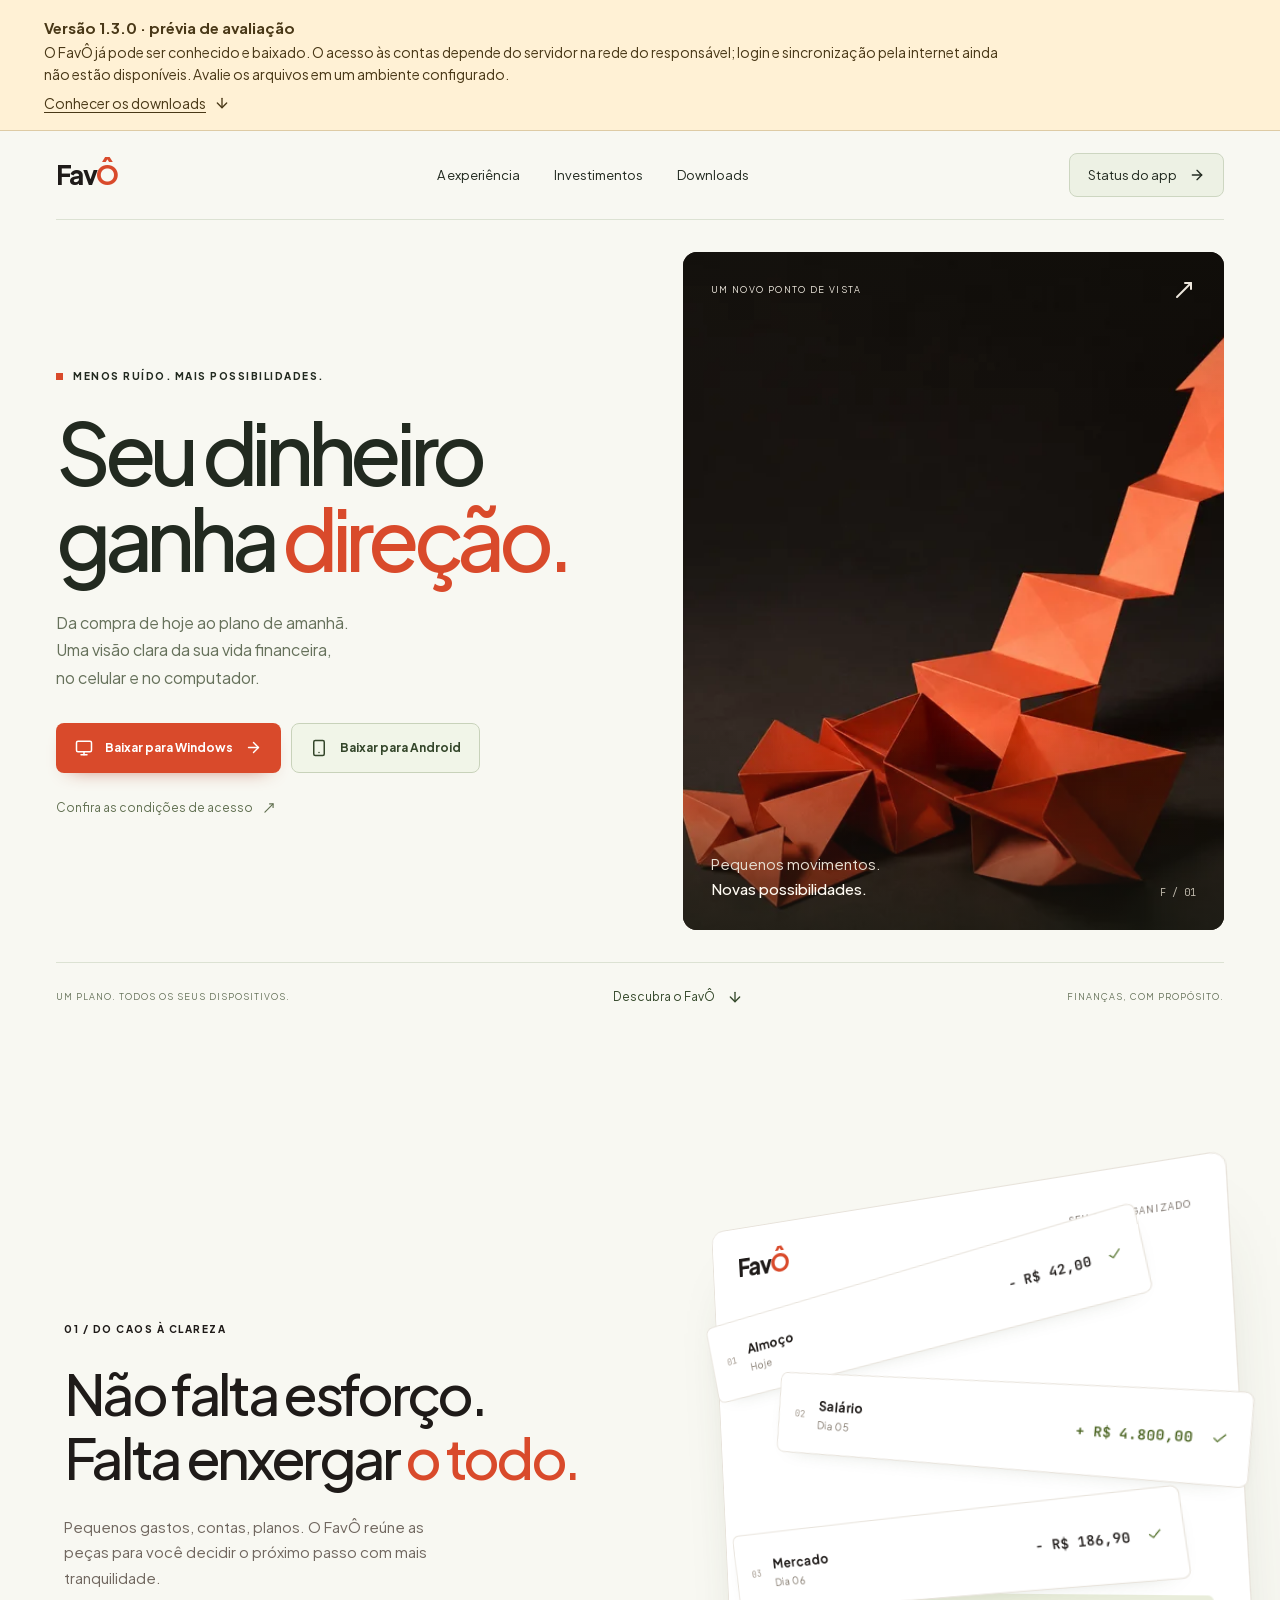
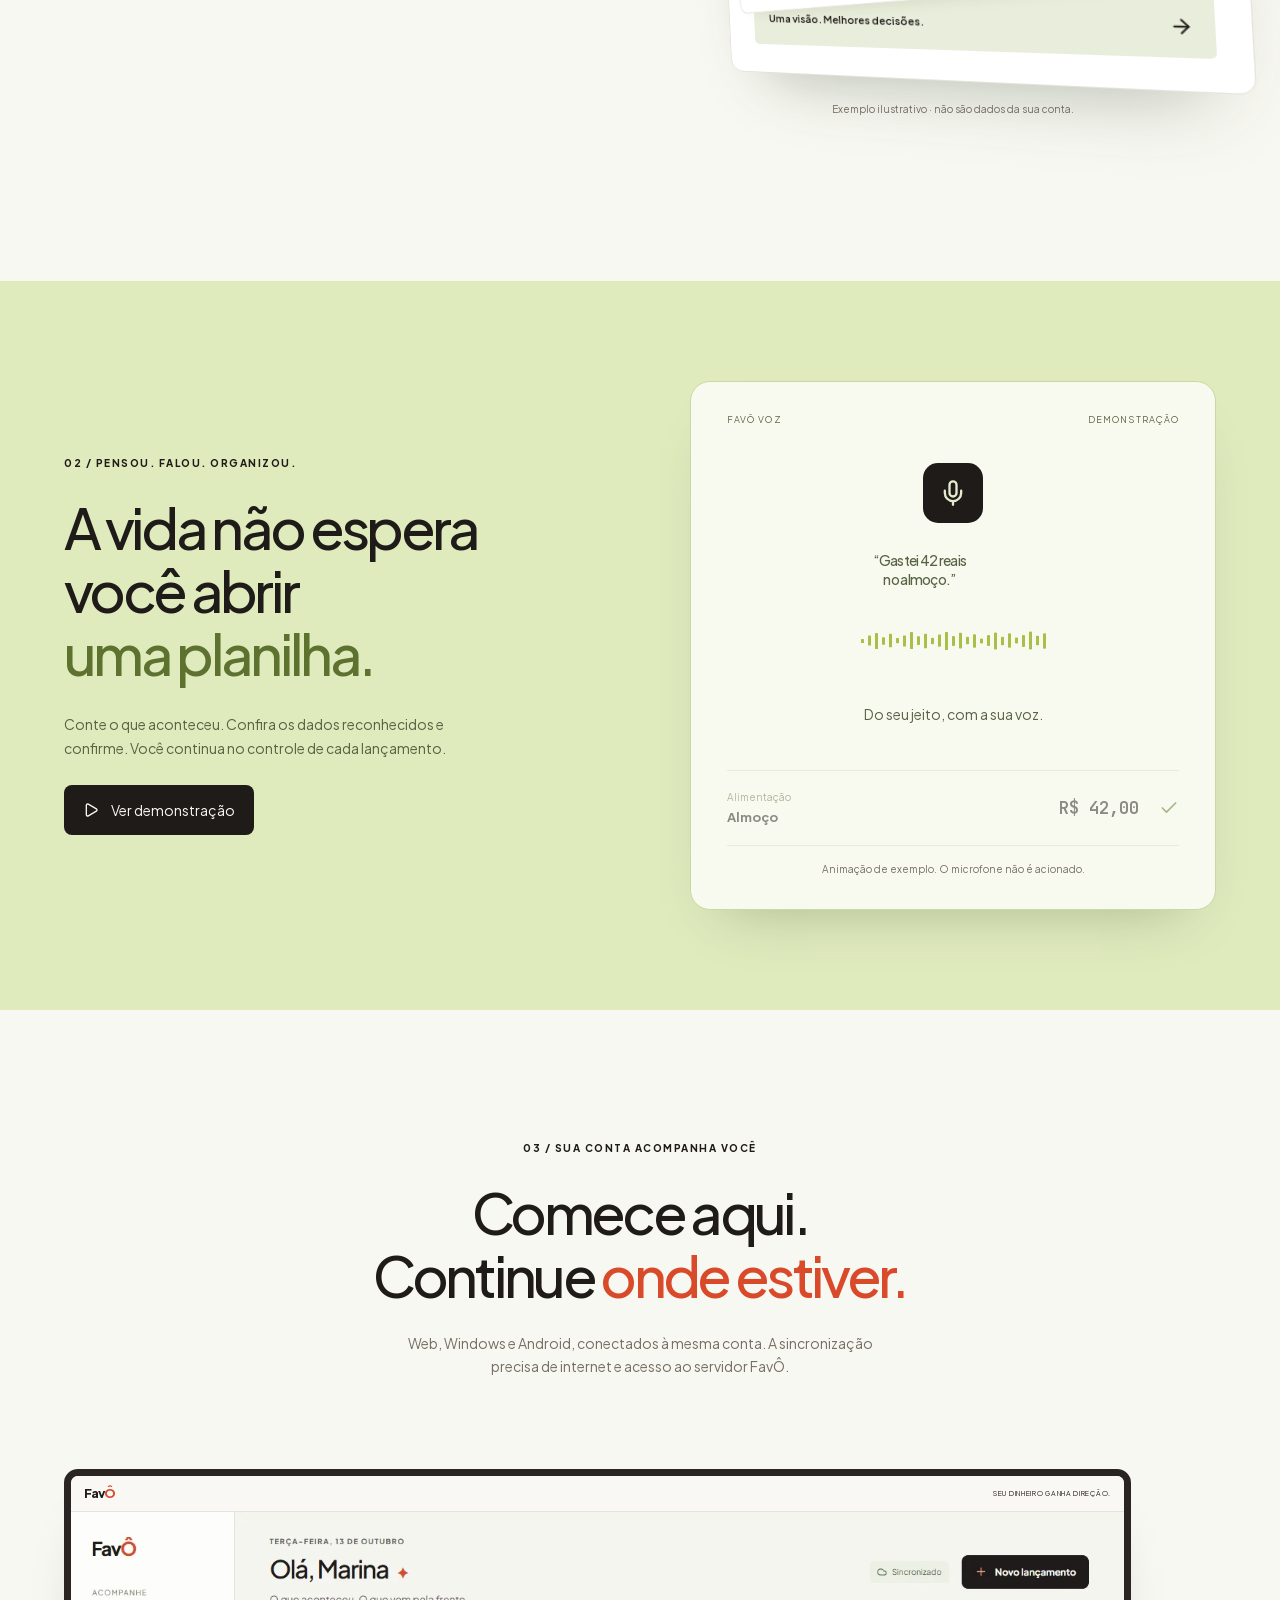
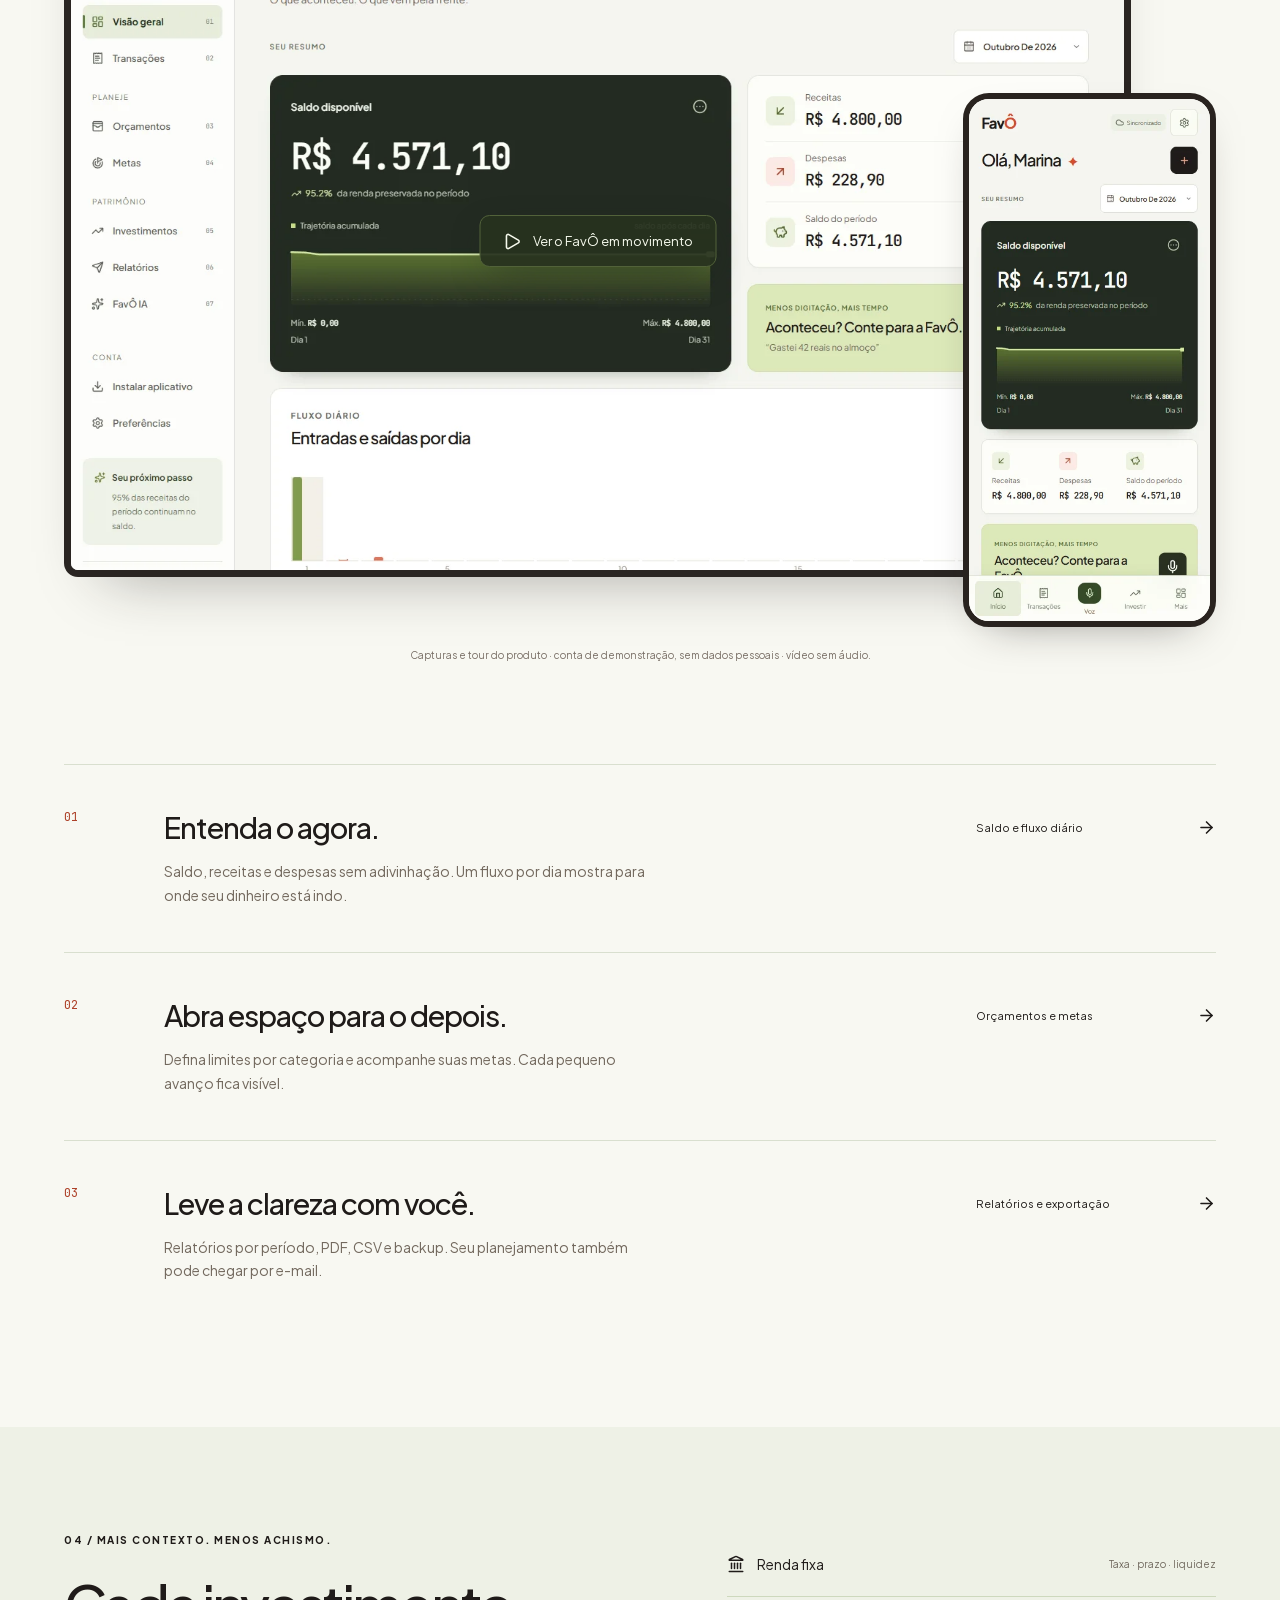
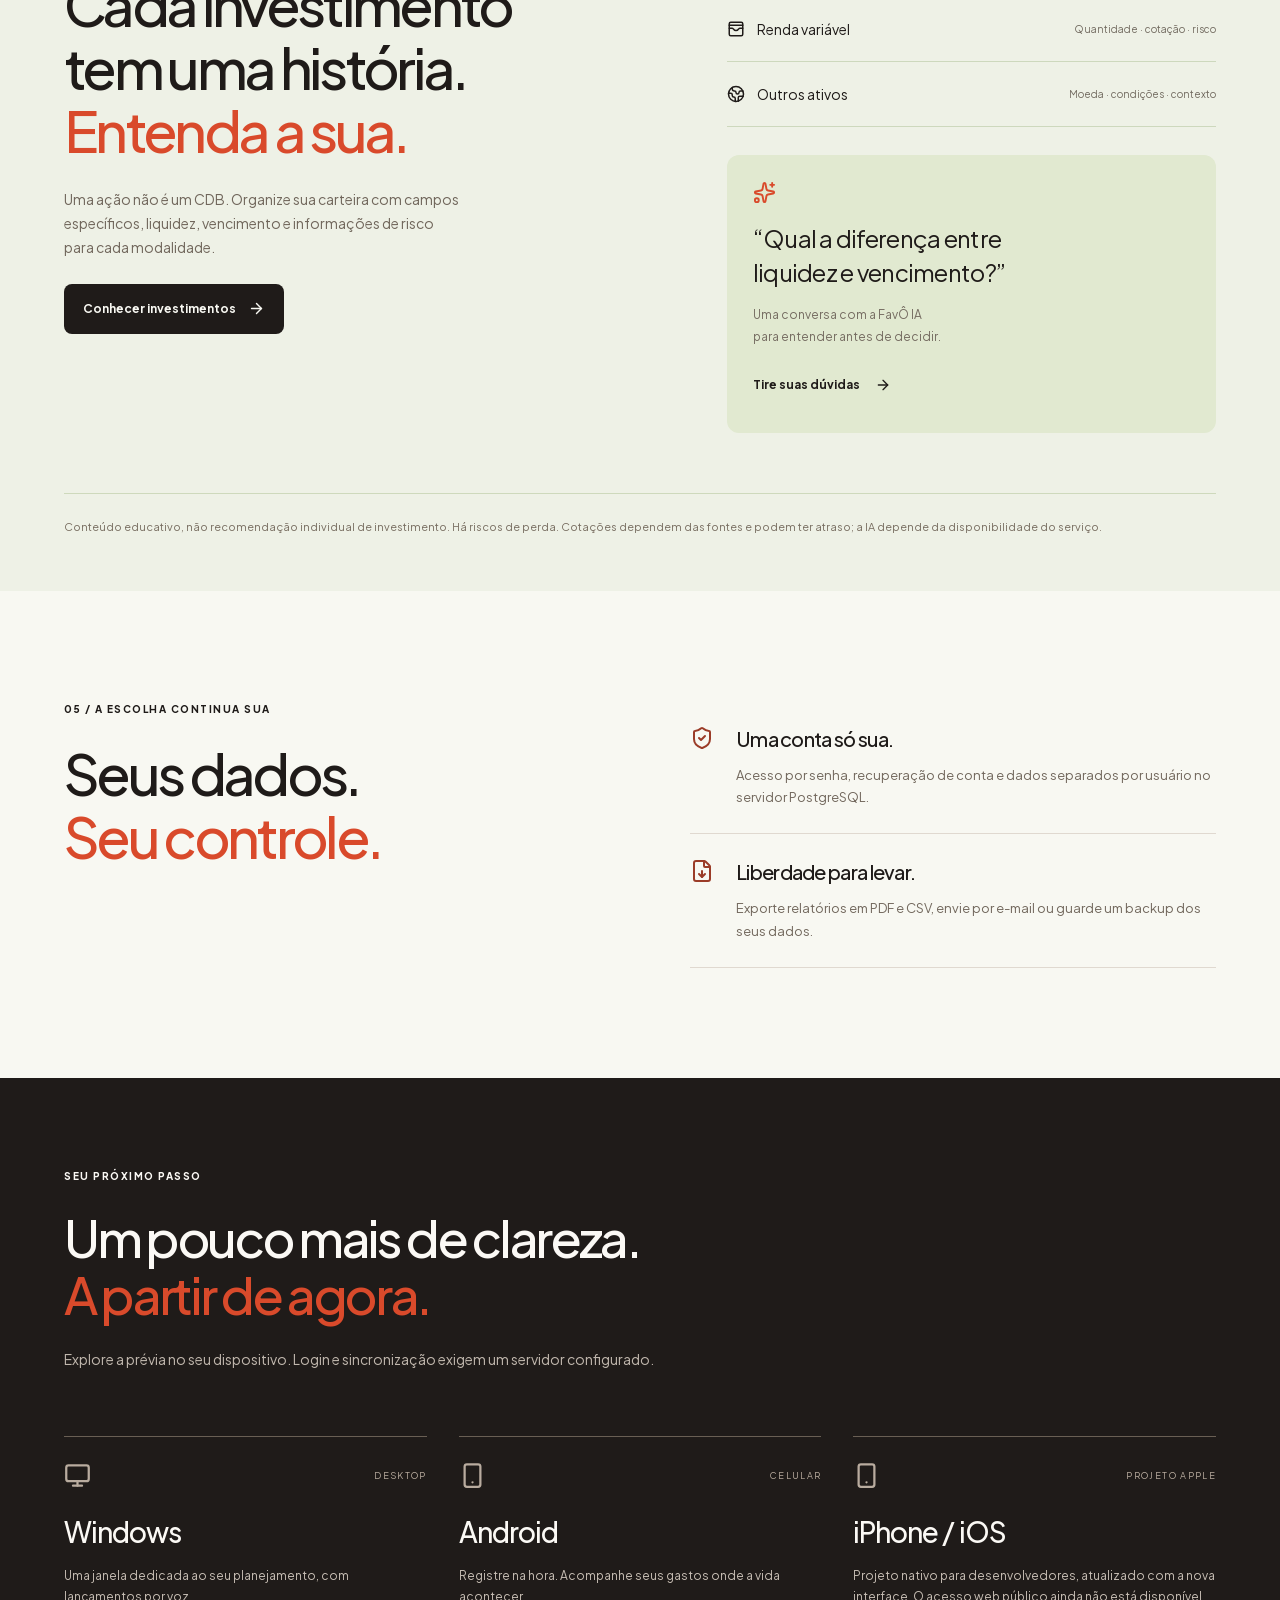
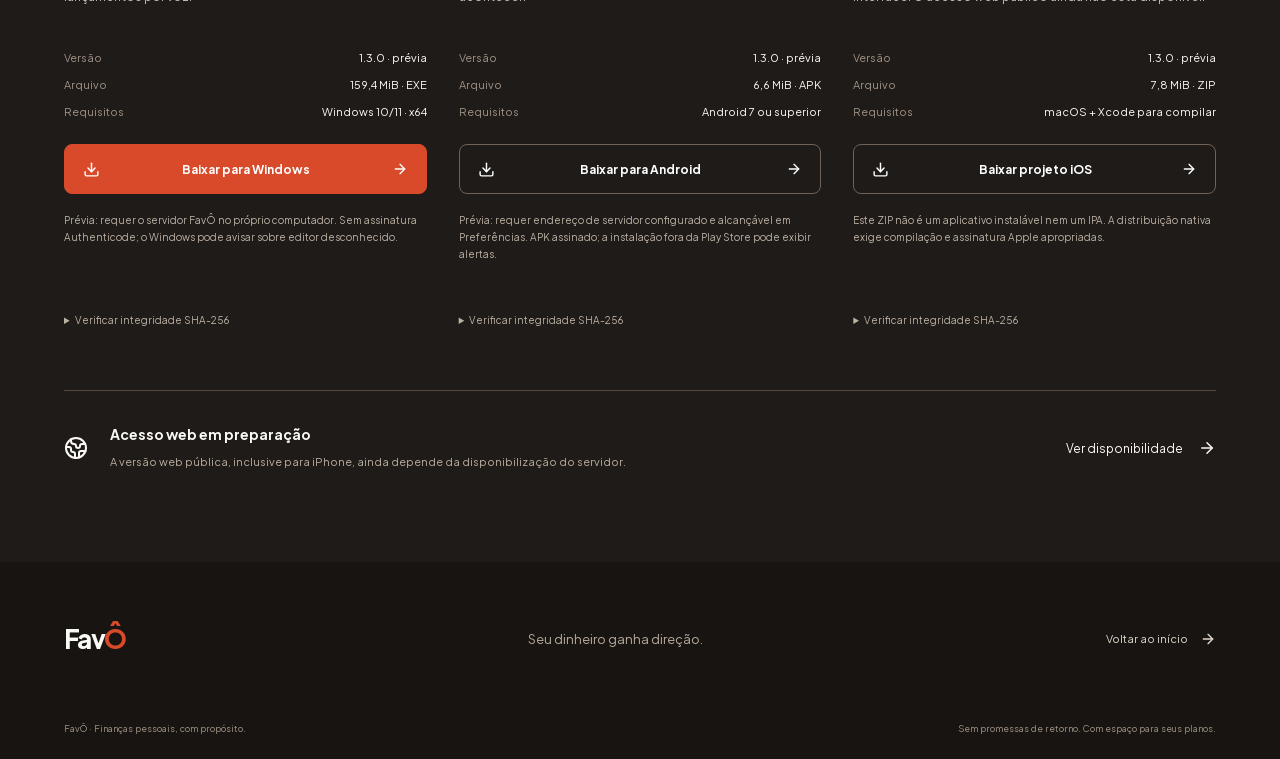
==== commit 2bc33ac7: "Publish FavO 1.3.0 preview with verified downloads and refreshed product tour" ====
--- a/index.html
+++ b/index.html
@@ -8,8 +8,8 @@
   <title>FavÔ — Seu dinheiro ganha direção</title>
   <link rel="icon" href="./icon.svg" type="image/svg+xml">
   <link rel="canonical" href="https://deywysonc.github.io/favo-downloads/">
-  <script type="module" crossorigin src="./assets/index-CyQ1SWj0.js"></script>
-  <link rel="stylesheet" crossorigin href="./assets/index-zgqB068D.css">
+  <script type="module" crossorigin src="./assets/index-BCkhCSrZ.js"></script>
+  <link rel="stylesheet" crossorigin href="./assets/index-GY9yurmL.css">
 </head>
-<body><div id="root"><main class="campaign"><aside class="publication-status" id="availability" aria-label="Disponibilidade do aplicativo"><strong>Versão 1.2 · prévia de avaliação</strong><p>O novo FavÔ já pode ser conhecido e baixado. O acesso às contas ainda depende do servidor na rede do responsável; login e sincronização pela internet não estão disponíveis. Os arquivos abaixo são para avaliação em ambiente configurado, não uma versão comercial pronta.</p><a href="#downloads">Conhecer os downloads <svg xmlns="http://www.w3.org/2000/svg" width="16" height="16" viewBox="0 0 24 24" fill="none" stroke="currentColor" stroke-width="2" stroke-linecap="round" stroke-linejoin="round" class="lucide lucide-arrow-down" aria-hidden="true"><path d="M12 5v14"></path><path d="m19 12-7 7-7-7"></path></svg></a></aside><div class="campaign-reading-progress" aria-hidden="true"></div><a href="#campaign-content" class="skip-link">Pular para o conteúdo</a><section class="campaign-hero" id="campaign-content"><nav class="campaign-nav" aria-label="Navegação pública"><a href="#campaign-content" aria-label="FavÔ, apresentação"><span class="favo-brand" style="--brand-ink:#1F1B19"><svg width="32" height="32" viewBox="0 0 48 48" fill="none" aria-hidden="true" focusable="false"><path d="M10 38V10h29l-7 8H19v5h14l-7 8h-7v7z" fill="currentColor"></path><path d="m32 10 7 8h-7z" fill="currentColor" opacity=".45"></path></svg><span>Fav<span class="favo-accent">Ô</span></span></span></a><div><a href="#experience">A experiência</a><a href="#invest">Investimentos</a><a href="#downloads">Downloads</a></div><a href="#availability" class="campaign-nav-cta">Status do app<!-- --> <svg xmlns="http://www.w3.org/2000/svg" width="16" height="16" viewBox="0 0 24 24" fill="none" stroke="currentColor" stroke-width="2" stroke-linecap="round" stroke-linejoin="round" class="lucide lucide-arrow-right" aria-hidden="true"><path d="M5 12h14"></path><path d="m12 5 7 7-7 7"></path></svg></a></nav><div class="hero-visual"><picture class="campaign-art"><source srcSet="./campaign/direction-960.webp 960w, ./campaign/direction-1536.webp 1536w" sizes="(max-width: 767px) 100vw, 50vw" type="image/webp"/><img src="./campaign/direction-1536.webp" alt="Uma fita de papel coral sai de dobras dispersas e encontra uma direção." width="1536" height="1024" fetchPriority="high"/></picture><div class="hero-art-label"><span>UM NOVO PONTO DE VISTA</span><svg xmlns="http://www.w3.org/2000/svg" width="24" height="24" viewBox="0 0 24 24" fill="none" stroke="currentColor" stroke-width="2" stroke-linecap="round" stroke-linejoin="round" class="lucide lucide-move-up-right" aria-hidden="true"><path d="M13 5H19V11"></path><path d="M19 5L5 19"></path></svg></div><div class="hero-art-caption"><span>Pequenos movimentos.<br/><strong>Novas possibilidades.</strong></span><span class="hero-art-index">F / 01</span></div></div><div class="hero-editorial"><p class="campaign-kicker"><span></span> MENOS RUÍDO. MAIS POSSIBILIDADES.</p><h1>Seu dinheiro<br/>ganha <em>direção.</em></h1><p class="hero-description">Da compra de hoje ao plano de amanhã.<br/>Uma visão clara da sua vida financeira,<br class="desktop-break"/> no celular e no computador.</p><div class="campaign-actions"><a href="#downloads" class="campaign-button primary"><svg xmlns="http://www.w3.org/2000/svg" width="18" height="18" viewBox="0 0 24 24" fill="none" stroke="currentColor" stroke-width="2" stroke-linecap="round" stroke-linejoin="round" class="lucide lucide-monitor" aria-hidden="true"><rect width="20" height="14" x="2" y="3" rx="2"></rect><line x1="8" x2="16" y1="21" y2="21"></line><line x1="12" x2="12" y1="17" y2="21"></line></svg> Baixar para Windows <svg xmlns="http://www.w3.org/2000/svg" width="17" height="17" viewBox="0 0 24 24" fill="none" stroke="currentColor" stroke-width="2" stroke-linecap="round" stroke-linejoin="round" class="lucide lucide-arrow-right" aria-hidden="true"><path d="M5 12h14"></path><path d="m12 5 7 7-7 7"></path></svg></a><a href="#android" class="campaign-button secondary"><svg xmlns="http://www.w3.org/2000/svg" width="18" height="18" viewBox="0 0 24 24" fill="none" stroke="currentColor" stroke-width="2" stroke-linecap="round" stroke-linejoin="round" class="lucide lucide-smartphone" aria-hidden="true"><rect width="14" height="20" x="5" y="2" rx="2" ry="2"></rect><path d="M12 18h.01"></path></svg> Baixar para Android</a></div><a href="#availability" class="hero-web-link">Confira as condições de acesso<!-- --> <svg xmlns="http://www.w3.org/2000/svg" width="14" height="14" viewBox="0 0 24 24" fill="none" stroke="currentColor" stroke-width="2" stroke-linecap="round" stroke-linejoin="round" class="lucide lucide-move-up-right" aria-hidden="true"><path d="M13 5H19V11"></path><path d="M19 5L5 19"></path></svg></a></div><div class="hero-caption"><span>UM PLANO. TODOS OS SEUS DISPOSITIVOS.</span><a href="#experience">Descubra o FavÔ <svg xmlns="http://www.w3.org/2000/svg" width="16" height="16" viewBox="0 0 24 24" fill="none" stroke="currentColor" stroke-width="2" stroke-linecap="round" stroke-linejoin="round" class="lucide lucide-arrow-down" aria-hidden="true"><path d="M12 5v14"></path><path d="m19 12-7 7-7-7"></path></svg></a><span class="hero-edition">FINANÇAS, COM PROPÓSITO.</span></div></section><section class="campaign-story campaign-container" id="experience"><div class="story-intro" data-reveal="true"><p class="campaign-kicker">01 / DO CAOS À CLAREZA</p><h2>Não falta esforço.<br/>Falta enxergar <em>o todo.</em></h2><p>Pequenos gastos, contas, planos. O FavÔ reúne as peças para você decidir o próximo passo com mais tranquilidade.</p></div><div class="story-stage" aria-label="Demonstração de organização de lançamentos fictícios"><div class="story-ledger"><div class="story-ledger-header"><span class="favo-brand" style="--brand-ink:#1F1B19"><svg width="32" height="32" viewBox="0 0 48 48" fill="none" aria-hidden="true" focusable="false"><path d="M10 38V10h29l-7 8H19v5h14l-7 8h-7v7z" fill="currentColor"></path><path d="m32 10 7 8h-7z" fill="currentColor" opacity=".45"></path></svg><span>Fav<span class="favo-accent">Ô</span></span></span><span>SEU DIA, ORGANIZADO</span></div><div class="story-receipt receipt-0"><span class="receipt-number">0<!-- -->1</span><div><strong>Almoço</strong><small>Hoje</small></div><b class="">− R$ 42,00</b><svg xmlns="http://www.w3.org/2000/svg" width="16" height="16" viewBox="0 0 24 24" fill="none" stroke="currentColor" stroke-width="2" stroke-linecap="round" stroke-linejoin="round" class="lucide lucide-check" aria-hidden="true"><path d="M20 6 9 17l-5-5"></path></svg></div><div class="story-receipt receipt-1"><span class="receipt-number">0<!-- -->2</span><div><strong>Salário</strong><small>Dia 05</small></div><b class="positive">+ R$ 4.800,00</b><svg xmlns="http://www.w3.org/2000/svg" width="16" height="16" viewBox="0 0 24 24" fill="none" stroke="currentColor" stroke-width="2" stroke-linecap="round" stroke-linejoin="round" class="lucide lucide-check" aria-hidden="true"><path d="M20 6 9 17l-5-5"></path></svg></div><div class="story-receipt receipt-2"><span class="receipt-number">0<!-- -->3</span><div><strong>Mercado</strong><small>Dia 06</small></div><b class="">− R$ 186,90</b><svg xmlns="http://www.w3.org/2000/svg" width="16" height="16" viewBox="0 0 24 24" fill="none" stroke="currentColor" stroke-width="2" stroke-linecap="round" stroke-linejoin="round" class="lucide lucide-check" aria-hidden="true"><path d="M20 6 9 17l-5-5"></path></svg></div><div class="story-total"><span>Uma visão. Melhores decisões.</span><svg xmlns="http://www.w3.org/2000/svg" width="21" height="21" viewBox="0 0 24 24" fill="none" stroke="currentColor" stroke-width="2" stroke-linecap="round" stroke-linejoin="round" class="lucide lucide-arrow-right" aria-hidden="true"><path d="M5 12h14"></path><path d="m12 5 7 7-7 7"></path></svg></div></div><p class="demo-label">Exemplo ilustrativo · não são dados da sua conta.</p></div></section><section class="campaign-voice" id="voice"><div class="campaign-container voice-composition"><div data-reveal="true"><p class="campaign-kicker">02 / PENSOU. FALOU. ORGANIZOU.</p><h2>A vida não espera<br/>você abrir<br/><em>uma planilha.</em></h2><p>Conte o que aconteceu. Confira os dados reconhecidos e confirme. Você continua no controle de cada lançamento.</p><button class="campaign-button ink"><svg xmlns="http://www.w3.org/2000/svg" width="16" height="16" viewBox="0 0 24 24" fill="none" stroke="currentColor" stroke-width="2" stroke-linecap="round" stroke-linejoin="round" class="lucide lucide-play" aria-hidden="true"><path d="M5 5a2 2 0 0 1 3.008-1.728l11.997 6.998a2 2 0 0 1 .003 3.458l-12 7A2 2 0 0 1 5 19z"></path></svg> <!-- -->Ver demonstração</button></div><div class="voice-demo voice-demo-step-0" data-reveal="true"><div class="voice-demo-top"><span>FAVÔ VOZ</span><span>DEMONSTRAÇÃO</span></div><div class="voice-demo-icon"><svg xmlns="http://www.w3.org/2000/svg" width="28" height="28" viewBox="0 0 24 24" fill="none" stroke="currentColor" stroke-width="2" stroke-linecap="round" stroke-linejoin="round" class="lucide lucide-mic" aria-hidden="true"><path d="M12 19v3"></path><path d="M19 10v2a7 7 0 0 1-14 0v-2"></path><rect x="9" y="2" width="6" height="13" rx="3"></rect></svg></div><p class="voice-demo-quote">“Gastei 42 reais<br/>no almoço.”</p><div class="voice-demo-wave" aria-hidden="true"><i style="height:12px;animation-delay:0ms"></i><i style="height:29px;animation-delay:40ms"></i><i style="height:46px;animation-delay:80ms"></i><i style="height:22px;animation-delay:120ms"></i><i style="height:39px;animation-delay:160ms"></i><i style="height:15px;animation-delay:200ms"></i><i style="height:32px;animation-delay:240ms"></i><i style="height:49px;animation-delay:280ms"></i><i style="height:25px;animation-delay:320ms"></i><i style="height:42px;animation-delay:360ms"></i><i style="height:18px;animation-delay:400ms"></i><i style="height:35px;animation-delay:440ms"></i><i style="height:52px;animation-delay:480ms"></i><i style="height:28px;animation-delay:520ms"></i><i style="height:45px;animation-delay:560ms"></i><i style="height:21px;animation-delay:600ms"></i><i style="height:38px;animation-delay:640ms"></i><i style="height:14px;animation-delay:680ms"></i><i style="height:31px;animation-delay:720ms"></i><i style="height:48px;animation-delay:760ms"></i><i style="height:24px;animation-delay:800ms"></i><i style="height:41px;animation-delay:840ms"></i><i style="height:17px;animation-delay:880ms"></i><i style="height:34px;animation-delay:920ms"></i><i style="height:51px;animation-delay:960ms"></i><i style="height:27px;animation-delay:1000ms"></i><i style="height:44px;animation-delay:1040ms"></i></div><p class="voice-demo-status" role="status">Do seu jeito, com a sua voz.</p><div class="voice-demo-result"><div><small>Alimentação</small><strong>Almoço</strong></div><b>R$ 42,00</b><svg xmlns="http://www.w3.org/2000/svg" width="20" height="20" viewBox="0 0 24 24" fill="none" stroke="currentColor" stroke-width="2" stroke-linecap="round" stroke-linejoin="round" class="lucide lucide-check" aria-hidden="true"><path d="M20 6 9 17l-5-5"></path></svg></div><small class="demo-label">Animação de exemplo. O microfone não é acionado.</small></div></div></section><section class="campaign-devices campaign-container" id="devices"><div class="devices-heading" data-reveal="true"><p class="campaign-kicker">03 / SUA CONTA ACOMPANHA VOCÊ</p><h2>Comece aqui.<br/>Continue <em>onde estiver.</em></h2><p>Web, Windows e Android, conectados à mesma conta. A sincronização precisa de internet e acesso ao servidor FavÔ.</p></div><div class="device-composition " data-reveal="true"><div class="desktop-product"><div class="device-topline"><span class="favo-brand" style="--brand-ink:#1F1B19"><svg width="32" height="32" viewBox="0 0 48 48" fill="none" aria-hidden="true" focusable="false"><path d="M10 38V10h29l-7 8H19v5h14l-7 8h-7v7z" fill="currentColor"></path><path d="m32 10 7 8h-7z" fill="currentColor" opacity=".45"></path></svg><span>Fav<span class="favo-accent">Ô</span></span></span><span>SEU DINHEIRO GANHA DIREÇÃO.</span></div><div class="product-screen"><img src="./campaign/app-desktop.webp" alt="Tela real de visão geral do FavÔ no computador, com conta de demonstração." width="1440" height="900" loading="lazy"/><button class="product-play"><svg xmlns="http://www.w3.org/2000/svg" width="19" height="19" viewBox="0 0 24 24" fill="none" stroke="currentColor" stroke-width="2" stroke-linecap="round" stroke-linejoin="round" class="lucide lucide-play" aria-hidden="true"><path d="M5 5a2 2 0 0 1 3.008-1.728l11.997 6.998a2 2 0 0 1 .003 3.458l-12 7A2 2 0 0 1 5 19z"></path></svg> Ver o FavÔ em movimento</button></div></div><div class="mobile-product"><img src="./campaign/app-mobile.webp" alt="Tela real de visão geral do FavÔ no celular, com conta de demonstração." width="390" height="844" loading="lazy"/></div></div><p class="demo-label">Capturas e tour do produto · conta de demonstração, sem dados pessoais · vídeo sem áudio.</p></section><section class="campaign-features campaign-container" aria-label="Recursos de controle financeiro"><article class="feature-editorial" data-reveal="true"><span class="feature-number">01</span><div><h3>Entenda o agora.</h3><p>Saldo, receitas e despesas sem adivinhação. Um fluxo por dia mostra para onde seu dinheiro está indo.</p></div><span class="feature-tag">Saldo e fluxo diário<!-- --> <svg xmlns="http://www.w3.org/2000/svg" width="19" height="19" viewBox="0 0 24 24" fill="none" stroke="currentColor" stroke-width="2" stroke-linecap="round" stroke-linejoin="round" class="lucide lucide-arrow-right" aria-hidden="true"><path d="M5 12h14"></path><path d="m12 5 7 7-7 7"></path></svg></span></article><article class="feature-editorial" data-reveal="true"><span class="feature-number">02</span><div><h3>Abra espaço para o depois.</h3><p>Defina limites por categoria e acompanhe suas metas. Cada pequeno avanço fica visível.</p></div><span class="feature-tag">Orçamentos e metas<!-- --> <svg xmlns="http://www.w3.org/2000/svg" width="19" height="19" viewBox="0 0 24 24" fill="none" stroke="currentColor" stroke-width="2" stroke-linecap="round" stroke-linejoin="round" class="lucide lucide-arrow-right" aria-hidden="true"><path d="M5 12h14"></path><path d="m12 5 7 7-7 7"></path></svg></span></article><article class="feature-editorial" data-reveal="true"><span class="feature-number">03</span><div><h3>Leve a clareza com você.</h3><p>Relatórios por período, PDF, CSV e backup. Seu planejamento também pode chegar por e-mail.</p></div><span class="feature-tag">Relatórios e exportação<!-- --> <svg xmlns="http://www.w3.org/2000/svg" width="19" height="19" viewBox="0 0 24 24" fill="none" stroke="currentColor" stroke-width="2" stroke-linecap="round" stroke-linejoin="round" class="lucide lucide-arrow-right" aria-hidden="true"><path d="M5 12h14"></path><path d="m12 5 7 7-7 7"></path></svg></span></article></section><section class="campaign-invest" id="invest"><div class="campaign-container investment-composition"><div data-reveal="true"><p class="campaign-kicker">04 / MAIS CONTEXTO. MENOS ACHISMO.</p><h2>Cada investimento<br/>tem uma história.<br/><em>Entenda a sua.</em></h2><p>Uma ação não é um CDB. Organize sua carteira com campos específicos, liquidez, vencimento e informações de risco para cada modalidade.</p><a href="#availability" class="campaign-button ink">Conhecer investimentos <svg xmlns="http://www.w3.org/2000/svg" width="17" height="17" viewBox="0 0 24 24" fill="none" stroke="currentColor" stroke-width="2" stroke-linecap="round" stroke-linejoin="round" class="lucide lucide-arrow-right" aria-hidden="true"><path d="M5 12h14"></path><path d="m12 5 7 7-7 7"></path></svg></a></div><div class="investment-editorial" data-reveal="true"><div class="investment-type-list"><span><svg xmlns="http://www.w3.org/2000/svg" width="18" height="18" viewBox="0 0 24 24" fill="none" stroke="currentColor" stroke-width="2" stroke-linecap="round" stroke-linejoin="round" class="lucide lucide-landmark" aria-hidden="true"><path d="M10 18v-7"></path><path d="M11.119 2.205a2 2 0 0 1 1.762 0l7.84 3.846A.5.5 0 0 1 20.5 7h-17a.5.5 0 0 1-.22-.949z"></path><path d="M14 18v-7"></path><path d="M18 18v-7"></path><path d="M3 22h18"></path><path d="M6 18v-7"></path></svg> Renda fixa <small>Taxa · prazo · liquidez</small></span><span><svg xmlns="http://www.w3.org/2000/svg" width="18" height="18" viewBox="0 0 24 24" fill="none" stroke="currentColor" stroke-width="2" stroke-linecap="round" stroke-linejoin="round" class="lucide lucide-wallet-cards" aria-hidden="true"><path d="M3 11h3.75a2 2 0 0 1 1.6.8l.45.6a4 4 0 0 0 6.4 0l.45-.6a2 2 0 0 1 1.6-.8H21"></path><path d="M3 7h18"></path><rect x="3" y="3" width="18" height="18" rx="2"></rect></svg> Renda variável <small>Quantidade · cotação · risco</small></span><span><svg xmlns="http://www.w3.org/2000/svg" width="18" height="18" viewBox="0 0 24 24" fill="none" stroke="currentColor" stroke-width="2" stroke-linecap="round" stroke-linejoin="round" class="lucide lucide-earth" aria-hidden="true"><path d="M21.54 15H17a2 2 0 0 0-2 2v4.54"></path><path d="M7 3.34V5a3 3 0 0 0 3 3a2 2 0 0 1 2 2c0 1.1.9 2 2 2a2 2 0 0 0 2-2c0-1.1.9-2 2-2h3.17"></path><path d="M11 21.95V18a2 2 0 0 0-2-2a2 2 0 0 1-2-2v-1a2 2 0 0 0-2-2H2.05"></path><circle cx="12" cy="12" r="10"></circle></svg> Outros ativos <small>Moeda · condições · contexto</small></span></div><div class="ai-editorial"><svg xmlns="http://www.w3.org/2000/svg" width="23" height="23" viewBox="0 0 24 24" fill="none" stroke="currentColor" stroke-width="2" stroke-linecap="round" stroke-linejoin="round" class="lucide lucide-sparkles" aria-hidden="true"><path d="M11.017 2.814a1 1 0 0 1 1.966 0l1.051 5.558a2 2 0 0 0 1.594 1.594l5.558 1.051a1 1 0 0 1 0 1.966l-5.558 1.051a2 2 0 0 0-1.594 1.594l-1.051 5.558a1 1 0 0 1-1.966 0l-1.051-5.558a2 2 0 0 0-1.594-1.594l-5.558-1.051a1 1 0 0 1 0-1.966l5.558-1.051a2 2 0 0 0 1.594-1.594z"></path><path d="M20 2v4"></path><path d="M22 4h-4"></path><circle cx="4" cy="20" r="2"></circle></svg><p>“Qual a diferença entre<br/>liquidez e vencimento?”</p><span>Uma conversa com a FavÔ IA<br/>para entender antes de decidir.</span><a href="#availability">Tire suas dúvidas <svg xmlns="http://www.w3.org/2000/svg" width="16" height="16" viewBox="0 0 24 24" fill="none" stroke="currentColor" stroke-width="2" stroke-linecap="round" stroke-linejoin="round" class="lucide lucide-arrow-right" aria-hidden="true"><path d="M5 12h14"></path><path d="m12 5 7 7-7 7"></path></svg></a></div></div><p class="investment-caution">Conteúdo educativo, não recomendação individual de investimento. Há riscos de perda. Cotações dependem das fontes e podem ter atraso; a IA depende da disponibilidade do serviço.</p></div></section><section class="campaign-control campaign-container" data-reveal="true"><div><p class="campaign-kicker">05 / A ESCOLHA CONTINUA SUA</p><h2>Seus dados.<br/><em>Seu controle.</em></h2></div><div class="control-points"><article><svg xmlns="http://www.w3.org/2000/svg" width="24" height="24" viewBox="0 0 24 24" fill="none" stroke="currentColor" stroke-width="2" stroke-linecap="round" stroke-linejoin="round" class="lucide lucide-shield-check" aria-hidden="true"><path d="M20 13c0 5-3.5 7.5-7.66 8.95a1 1 0 0 1-.67-.01C7.5 20.5 4 18 4 13V6a1 1 0 0 1 1-1c2 0 4.5-1.2 6.24-2.72a1.17 1.17 0 0 1 1.52 0C14.51 3.81 17 5 19 5a1 1 0 0 1 1 1z"></path><path d="m9 12 2 2 4-4"></path></svg><div><h3>Uma conta só sua.</h3><p>Acesso por senha, recuperação de conta e dados separados por usuário no servidor PostgreSQL.</p></div></article><article><svg xmlns="http://www.w3.org/2000/svg" width="24" height="24" viewBox="0 0 24 24" fill="none" stroke="currentColor" stroke-width="2" stroke-linecap="round" stroke-linejoin="round" class="lucide lucide-file-down" aria-hidden="true"><path d="M6 22a2 2 0 0 1-2-2V4a2 2 0 0 1 2-2h8a2.4 2.4 0 0 1 1.704.706l3.588 3.588A2.4 2.4 0 0 1 20 8v12a2 2 0 0 1-2 2z"></path><path d="M14 2v5a1 1 0 0 0 1 1h5"></path><path d="M12 18v-6"></path><path d="m9 15 3 3 3-3"></path></svg><div><h3>Liberdade para levar.</h3><p>Exporte relatórios em PDF e CSV, envie por e-mail ou guarde um backup dos seus dados.</p></div></article></div></section><section class="campaign-downloads" id="downloads"><div class="campaign-container"><div class="downloads-heading" data-reveal="true"><p class="campaign-kicker">SEU PRÓXIMO PASSO</p><h2>Um pouco mais de clareza.<br/><em>A partir de agora.</em></h2><p>Explore a prévia no seu dispositivo. Login e sincronização exigem um servidor configurado.</p></div><div class="release-grid"><article class="release-item" id="windows"><div class="release-heading"><svg xmlns="http://www.w3.org/2000/svg" width="27" height="27" viewBox="0 0 24 24" fill="none" stroke="currentColor" stroke-width="2" stroke-linecap="round" stroke-linejoin="round" class="lucide lucide-monitor" aria-hidden="true"><rect width="20" height="14" x="2" y="3" rx="2"></rect><line x1="8" x2="16" y1="21" y2="21"></line><line x1="12" x2="12" y1="17" y2="21"></line></svg><span>DESKTOP</span></div><h3>Windows</h3><p>Uma janela dedicada ao seu planejamento, com lançamentos por voz.</p><dl><div><dt>Versão</dt><dd>1.2 · prévia</dd></div><div><dt>Arquivo</dt><dd>159,3 MiB · EXE</dd></div><div><dt>Requisitos</dt><dd>Windows 10/11 · x64</dd></div></dl><a href="https://github.com/deywysonc/favo-downloads/releases/download/v1.2.0-preview/FavO-Windows-1.2.exe" class="campaign-button"><svg xmlns="http://www.w3.org/2000/svg" width="17" height="17" viewBox="0 0 24 24" fill="none" stroke="currentColor" stroke-width="2" stroke-linecap="round" stroke-linejoin="round" class="lucide lucide-download" aria-hidden="true"><path d="M12 15V3"></path><path d="M21 15v4a2 2 0 0 1-2 2H5a2 2 0 0 1-2-2v-4"></path><path d="m7 10 5 5 5-5"></path></svg> <!-- -->Baixar para Windows<svg xmlns="http://www.w3.org/2000/svg" width="16" height="16" viewBox="0 0 24 24" fill="none" stroke="currentColor" stroke-width="2" stroke-linecap="round" stroke-linejoin="round" class="lucide lucide-arrow-right" aria-hidden="true"><path d="M5 12h14"></path><path d="m12 5 7 7-7 7"></path></svg></a><p class="release-warning">Prévia: requer o servidor FavÔ no próprio computador. Sem assinatura Authenticode; o Windows pode avisar sobre editor desconhecido.</p><details><summary>Verificar integridade SHA-256</summary><code>3116ae8a07f346b4b35e54aa082731657772237adad78597acc6ac49e401fca9</code></details></article><article class="release-item" id="android"><div class="release-heading"><svg xmlns="http://www.w3.org/2000/svg" width="27" height="27" viewBox="0 0 24 24" fill="none" stroke="currentColor" stroke-width="2" stroke-linecap="round" stroke-linejoin="round" class="lucide lucide-smartphone" aria-hidden="true"><rect width="14" height="20" x="5" y="2" rx="2" ry="2"></rect><path d="M12 18h.01"></path></svg><span>CELULAR</span></div><h3>Android</h3><p>Registre na hora. Acompanhe seus gastos onde a vida acontecer.</p><dl><div><dt>Versão</dt><dd>1.2 · prévia</dd></div><div><dt>Arquivo</dt><dd>6,6 MiB · APK</dd></div><div><dt>Requisitos</dt><dd>Android 7 ou superior</dd></div></dl><a href="https://github.com/deywysonc/favo-downloads/releases/download/v1.2.0-preview/FavO-Android-1.2.apk" class="campaign-button"><svg xmlns="http://www.w3.org/2000/svg" width="17" height="17" viewBox="0 0 24 24" fill="none" stroke="currentColor" stroke-width="2" stroke-linecap="round" stroke-linejoin="round" class="lucide lucide-download" aria-hidden="true"><path d="M12 15V3"></path><path d="M21 15v4a2 2 0 0 1-2 2H5a2 2 0 0 1-2-2v-4"></path><path d="m7 10 5 5 5-5"></path></svg> <!-- -->Baixar para Android<svg xmlns="http://www.w3.org/2000/svg" width="16" height="16" viewBox="0 0 24 24" fill="none" stroke="currentColor" stroke-width="2" stroke-linecap="round" stroke-linejoin="round" class="lucide lucide-arrow-right" aria-hidden="true"><path d="M5 12h14"></path><path d="m12 5 7 7-7 7"></path></svg></a><p class="release-warning">Prévia: requer endereço de servidor configurado e alcançável em Preferências. APK assinado; a instalação fora da Play Store pode exibir alertas.</p><details><summary>Verificar integridade SHA-256</summary><code>30ed0a168fcfd90ebded142d738656ffe3298d785d5716ca369b69d150ef72ac</code></details></article><article class="release-item" id="ios"><div class="release-heading"><svg xmlns="http://www.w3.org/2000/svg" width="27" height="27" viewBox="0 0 24 24" fill="none" stroke="currentColor" stroke-width="2" stroke-linecap="round" stroke-linejoin="round" class="lucide lucide-smartphone" aria-hidden="true"><rect width="14" height="20" x="5" y="2" rx="2" ry="2"></rect><path d="M12 18h.01"></path></svg><span>PROJETO APPLE</span></div><h3>iPhone / iOS</h3><p>Projeto nativo para desenvolvedores, atualizado com a nova interface. O acesso web público ainda não está disponível.</p><dl><div><dt>Versão</dt><dd>1.2 · prévia</dd></div><div><dt>Arquivo</dt><dd>7,8 MiB · ZIP</dd></div><div><dt>Requisitos</dt><dd>macOS + Xcode para compilar</dd></div></dl><a href="https://github.com/deywysonc/favo-downloads/releases/download/v1.2.0-preview/FavO-iOS-Xcode-1.2.zip" class="campaign-button"><svg xmlns="http://www.w3.org/2000/svg" width="17" height="17" viewBox="0 0 24 24" fill="none" stroke="currentColor" stroke-width="2" stroke-linecap="round" stroke-linejoin="round" class="lucide lucide-download" aria-hidden="true"><path d="M12 15V3"></path><path d="M21 15v4a2 2 0 0 1-2 2H5a2 2 0 0 1-2-2v-4"></path><path d="m7 10 5 5 5-5"></path></svg> <!-- -->Baixar projeto iOS<svg xmlns="http://www.w3.org/2000/svg" width="16" height="16" viewBox="0 0 24 24" fill="none" stroke="currentColor" stroke-width="2" stroke-linecap="round" stroke-linejoin="round" class="lucide lucide-arrow-right" aria-hidden="true"><path d="M5 12h14"></path><path d="m12 5 7 7-7 7"></path></svg></a><p class="release-warning">Este ZIP não é um aplicativo instalável nem um IPA. A distribuição nativa exige compilação e assinatura Apple apropriadas.</p><details><summary>Verificar integridade SHA-256</summary><code>8d3b6cf9667dce77f4e5bd431c1bac656a3f357ca85c890886ef3100eb0b7133</code></details></article></div><div class="web-release"><svg xmlns="http://www.w3.org/2000/svg" width="24" height="24" viewBox="0 0 24 24" fill="none" stroke="currentColor" stroke-width="2" stroke-linecap="round" stroke-linejoin="round" class="lucide lucide-earth" aria-hidden="true"><path d="M21.54 15H17a2 2 0 0 0-2 2v4.54"></path><path d="M7 3.34V5a3 3 0 0 0 3 3a2 2 0 0 1 2 2c0 1.1.9 2 2 2a2 2 0 0 0 2-2c0-1.1.9-2 2-2h3.17"></path><path d="M11 21.95V18a2 2 0 0 0-2-2a2 2 0 0 1-2-2v-1a2 2 0 0 0-2-2H2.05"></path><circle cx="12" cy="12" r="10"></circle></svg><div><strong>Acesso web em preparação</strong><span>A versão web pública, inclusive para iPhone, ainda depende da disponibilização do servidor.</span></div><a href="#availability">Ver disponibilidade<!-- --> <svg xmlns="http://www.w3.org/2000/svg" width="18" height="18" viewBox="0 0 24 24" fill="none" stroke="currentColor" stroke-width="2" stroke-linecap="round" stroke-linejoin="round" class="lucide lucide-arrow-right" aria-hidden="true"><path d="M5 12h14"></path><path d="m12 5 7 7-7 7"></path></svg></a></div></div></section><footer class="campaign-footer"><div class="campaign-container"><span class="favo-brand" style="--brand-ink:#FBF9F5"><svg width="32" height="32" viewBox="0 0 48 48" fill="none" aria-hidden="true" focusable="false"><path d="M10 38V10h29l-7 8H19v5h14l-7 8h-7v7z" fill="currentColor"></path><path d="m32 10 7 8h-7z" fill="currentColor" opacity=".45"></path></svg><span>Fav<span class="favo-accent">Ô</span></span></span><p>Seu dinheiro ganha direção.</p><a href="#campaign-content">Voltar ao início <svg xmlns="http://www.w3.org/2000/svg" width="16" height="16" viewBox="0 0 24 24" fill="none" stroke="currentColor" stroke-width="2" stroke-linecap="round" stroke-linejoin="round" class="lucide lucide-arrow-right" aria-hidden="true"><path d="M5 12h14"></path><path d="m12 5 7 7-7 7"></path></svg></a></div><div class="campaign-container footer-fineprint"><span>FavÔ · Finanças pessoais, com propósito.</span><span>Sem promessas de retorno. Com espaço para seus planos.</span></div></footer></main></div></body>
+<body><div id="root"><main class="campaign"><aside class="publication-status" id="availability" aria-label="Disponibilidade do aplicativo"><strong>Versão <!-- -->1.3.0<!-- --> · prévia de avaliação</strong><p>O FavÔ já pode ser conhecido e baixado. O acesso às contas depende do servidor na rede do responsável; login e sincronização pela internet ainda não estão disponíveis. Avalie os arquivos em um ambiente configurado.</p><a href="#downloads">Conhecer os downloads <svg xmlns="http://www.w3.org/2000/svg" width="16" height="16" viewBox="0 0 24 24" fill="none" stroke="currentColor" stroke-width="2" stroke-linecap="round" stroke-linejoin="round" class="lucide lucide-arrow-down" aria-hidden="true"><path d="M12 5v14"></path><path d="m19 12-7 7-7-7"></path></svg></a></aside><div class="campaign-reading-progress" aria-hidden="true"></div><a href="#campaign-content" class="skip-link">Pular para o conteúdo</a><section class="campaign-hero" id="campaign-content"><nav class="campaign-nav" aria-label="Navegação pública"><a href="#campaign-content" aria-label="FavÔ, apresentação"><span class="favo-brand" aria-label="FavÔ" style="--brand-ink:#1F1B19;font-weight:750;letter-spacing:-.065em"><span aria-hidden="true">Fav<span class="favo-accent">Ô</span></span></span></a><div><a href="#experience">A experiência</a><a href="#invest">Investimentos</a><a href="#downloads">Downloads</a></div><a href="#availability" class="campaign-nav-cta">Status do app<!-- --> <svg xmlns="http://www.w3.org/2000/svg" width="16" height="16" viewBox="0 0 24 24" fill="none" stroke="currentColor" stroke-width="2" stroke-linecap="round" stroke-linejoin="round" class="lucide lucide-arrow-right" aria-hidden="true"><path d="M5 12h14"></path><path d="m12 5 7 7-7 7"></path></svg></a></nav><div class="hero-visual"><picture class="campaign-art"><source srcSet="./campaign/direction-960.webp 960w, ./campaign/direction-1536.webp 1536w" sizes="(max-width: 767px) 100vw, 50vw" type="image/webp"/><img src="./campaign/direction-1536.webp" alt="Uma fita de papel coral sai de dobras dispersas e encontra uma direção." width="1536" height="1024" fetchPriority="high"/></picture><div class="hero-art-label"><span>UM NOVO PONTO DE VISTA</span><svg xmlns="http://www.w3.org/2000/svg" width="24" height="24" viewBox="0 0 24 24" fill="none" stroke="currentColor" stroke-width="2" stroke-linecap="round" stroke-linejoin="round" class="lucide lucide-move-up-right" aria-hidden="true"><path d="M13 5H19V11"></path><path d="M19 5L5 19"></path></svg></div><div class="hero-art-caption"><span>Pequenos movimentos.<br/><strong>Novas possibilidades.</strong></span><span class="hero-art-index">F / 01</span></div></div><div class="hero-editorial"><p class="campaign-kicker"><span></span> MENOS RUÍDO. MAIS POSSIBILIDADES.</p><h1>Seu dinheiro<br/>ganha <em>direção.</em></h1><p class="hero-description">Da compra de hoje ao plano de amanhã.<br/>Uma visão clara da sua vida financeira,<br class="desktop-break"/> no celular e no computador.</p><div class="campaign-actions"><a href="#downloads" class="campaign-button primary"><svg xmlns="http://www.w3.org/2000/svg" width="18" height="18" viewBox="0 0 24 24" fill="none" stroke="currentColor" stroke-width="2" stroke-linecap="round" stroke-linejoin="round" class="lucide lucide-monitor" aria-hidden="true"><rect width="20" height="14" x="2" y="3" rx="2"></rect><line x1="8" x2="16" y1="21" y2="21"></line><line x1="12" x2="12" y1="17" y2="21"></line></svg> Baixar para Windows <svg xmlns="http://www.w3.org/2000/svg" width="17" height="17" viewBox="0 0 24 24" fill="none" stroke="currentColor" stroke-width="2" stroke-linecap="round" stroke-linejoin="round" class="lucide lucide-arrow-right" aria-hidden="true"><path d="M5 12h14"></path><path d="m12 5 7 7-7 7"></path></svg></a><a href="#android" class="campaign-button secondary"><svg xmlns="http://www.w3.org/2000/svg" width="18" height="18" viewBox="0 0 24 24" fill="none" stroke="currentColor" stroke-width="2" stroke-linecap="round" stroke-linejoin="round" class="lucide lucide-smartphone" aria-hidden="true"><rect width="14" height="20" x="5" y="2" rx="2" ry="2"></rect><path d="M12 18h.01"></path></svg> Baixar para Android</a></div><a href="#availability" class="hero-web-link">Confira as condições de acesso<!-- --> <svg xmlns="http://www.w3.org/2000/svg" width="14" height="14" viewBox="0 0 24 24" fill="none" stroke="currentColor" stroke-width="2" stroke-linecap="round" stroke-linejoin="round" class="lucide lucide-move-up-right" aria-hidden="true"><path d="M13 5H19V11"></path><path d="M19 5L5 19"></path></svg></a></div><div class="hero-caption"><span>UM PLANO. TODOS OS SEUS DISPOSITIVOS.</span><a href="#experience">Descubra o FavÔ <svg xmlns="http://www.w3.org/2000/svg" width="16" height="16" viewBox="0 0 24 24" fill="none" stroke="currentColor" stroke-width="2" stroke-linecap="round" stroke-linejoin="round" class="lucide lucide-arrow-down" aria-hidden="true"><path d="M12 5v14"></path><path d="m19 12-7 7-7-7"></path></svg></a><span class="hero-edition">FINANÇAS, COM PROPÓSITO.</span></div></section><section class="campaign-story campaign-container" id="experience"><div class="story-intro" data-reveal="true"><p class="campaign-kicker">01 / DO CAOS À CLAREZA</p><h2>Não falta esforço.<br/>Falta enxergar <em>o todo.</em></h2><p>Pequenos gastos, contas, planos. O FavÔ reúne as peças para você decidir o próximo passo com mais tranquilidade.</p></div><div class="story-stage" aria-label="Demonstração de organização de lançamentos fictícios"><div class="story-ledger"><div class="story-ledger-header"><span class="favo-brand" aria-label="FavÔ" style="--brand-ink:#1F1B19;font-weight:750;letter-spacing:-.065em"><span aria-hidden="true">Fav<span class="favo-accent">Ô</span></span></span><span>SEU DIA, ORGANIZADO</span></div><div class="story-receipt receipt-0"><span class="receipt-number">0<!-- -->1</span><div><strong>Almoço</strong><small>Hoje</small></div><b class="">− R$ 42,00</b><svg xmlns="http://www.w3.org/2000/svg" width="16" height="16" viewBox="0 0 24 24" fill="none" stroke="currentColor" stroke-width="2" stroke-linecap="round" stroke-linejoin="round" class="lucide lucide-check" aria-hidden="true"><path d="M20 6 9 17l-5-5"></path></svg></div><div class="story-receipt receipt-1"><span class="receipt-number">0<!-- -->2</span><div><strong>Salário</strong><small>Dia 05</small></div><b class="positive">+ R$ 4.800,00</b><svg xmlns="http://www.w3.org/2000/svg" width="16" height="16" viewBox="0 0 24 24" fill="none" stroke="currentColor" stroke-width="2" stroke-linecap="round" stroke-linejoin="round" class="lucide lucide-check" aria-hidden="true"><path d="M20 6 9 17l-5-5"></path></svg></div><div class="story-receipt receipt-2"><span class="receipt-number">0<!-- -->3</span><div><strong>Mercado</strong><small>Dia 06</small></div><b class="">− R$ 186,90</b><svg xmlns="http://www.w3.org/2000/svg" width="16" height="16" viewBox="0 0 24 24" fill="none" stroke="currentColor" stroke-width="2" stroke-linecap="round" stroke-linejoin="round" class="lucide lucide-check" aria-hidden="true"><path d="M20 6 9 17l-5-5"></path></svg></div><div class="story-total"><span>Uma visão. Melhores decisões.</span><svg xmlns="http://www.w3.org/2000/svg" width="21" height="21" viewBox="0 0 24 24" fill="none" stroke="currentColor" stroke-width="2" stroke-linecap="round" stroke-linejoin="round" class="lucide lucide-arrow-right" aria-hidden="true"><path d="M5 12h14"></path><path d="m12 5 7 7-7 7"></path></svg></div></div><p class="demo-label">Exemplo ilustrativo · não são dados da sua conta.</p></div></section><section class="campaign-voice" id="voice"><div class="campaign-container voice-composition"><div data-reveal="true"><p class="campaign-kicker">02 / PENSOU. FALOU. ORGANIZOU.</p><h2>A vida não espera<br/>você abrir<br/><em>uma planilha.</em></h2><p>Conte o que aconteceu. Confira os dados reconhecidos e confirme. Você continua no controle de cada lançamento.</p><button class="campaign-button ink"><svg xmlns="http://www.w3.org/2000/svg" width="16" height="16" viewBox="0 0 24 24" fill="none" stroke="currentColor" stroke-width="2" stroke-linecap="round" stroke-linejoin="round" class="lucide lucide-play" aria-hidden="true"><path d="M5 5a2 2 0 0 1 3.008-1.728l11.997 6.998a2 2 0 0 1 .003 3.458l-12 7A2 2 0 0 1 5 19z"></path></svg> <!-- -->Ver demonstração</button></div><div class="voice-demo voice-demo-step-0" data-reveal="true"><div class="voice-demo-top"><span>FAVÔ VOZ</span><span>DEMONSTRAÇÃO</span></div><div class="voice-demo-icon"><svg xmlns="http://www.w3.org/2000/svg" width="28" height="28" viewBox="0 0 24 24" fill="none" stroke="currentColor" stroke-width="2" stroke-linecap="round" stroke-linejoin="round" class="lucide lucide-mic" aria-hidden="true"><path d="M12 19v3"></path><path d="M19 10v2a7 7 0 0 1-14 0v-2"></path><rect x="9" y="2" width="6" height="13" rx="3"></rect></svg></div><p class="voice-demo-quote">“Gastei 42 reais<br/>no almoço.”</p><div class="voice-demo-wave" aria-hidden="true"><i style="height:12px;animation-delay:0ms"></i><i style="height:29px;animation-delay:40ms"></i><i style="height:46px;animation-delay:80ms"></i><i style="height:22px;animation-delay:120ms"></i><i style="height:39px;animation-delay:160ms"></i><i style="height:15px;animation-delay:200ms"></i><i style="height:32px;animation-delay:240ms"></i><i style="height:49px;animation-delay:280ms"></i><i style="height:25px;animation-delay:320ms"></i><i style="height:42px;animation-delay:360ms"></i><i style="height:18px;animation-delay:400ms"></i><i style="height:35px;animation-delay:440ms"></i><i style="height:52px;animation-delay:480ms"></i><i style="height:28px;animation-delay:520ms"></i><i style="height:45px;animation-delay:560ms"></i><i style="height:21px;animation-delay:600ms"></i><i style="height:38px;animation-delay:640ms"></i><i style="height:14px;animation-delay:680ms"></i><i style="height:31px;animation-delay:720ms"></i><i style="height:48px;animation-delay:760ms"></i><i style="height:24px;animation-delay:800ms"></i><i style="height:41px;animation-delay:840ms"></i><i style="height:17px;animation-delay:880ms"></i><i style="height:34px;animation-delay:920ms"></i><i style="height:51px;animation-delay:960ms"></i><i style="height:27px;animation-delay:1000ms"></i><i style="height:44px;animation-delay:1040ms"></i></div><p class="voice-demo-status" role="status">Do seu jeito, com a sua voz.</p><div class="voice-demo-result"><div><small>Alimentação</small><strong>Almoço</strong></div><b>R$ 42,00</b><svg xmlns="http://www.w3.org/2000/svg" width="20" height="20" viewBox="0 0 24 24" fill="none" stroke="currentColor" stroke-width="2" stroke-linecap="round" stroke-linejoin="round" class="lucide lucide-check" aria-hidden="true"><path d="M20 6 9 17l-5-5"></path></svg></div><small class="demo-label">Animação de exemplo. O microfone não é acionado.</small></div></div></section><section class="campaign-devices campaign-container" id="devices"><div class="devices-heading" data-reveal="true"><p class="campaign-kicker">03 / SUA CONTA ACOMPANHA VOCÊ</p><h2>Comece aqui.<br/>Continue <em>onde estiver.</em></h2><p>Web, Windows e Android, conectados à mesma conta. A sincronização precisa de internet e acesso ao servidor FavÔ.</p></div><div class="device-composition " data-reveal="true"><div class="desktop-product"><div class="device-topline"><span class="favo-brand" aria-label="FavÔ" style="--brand-ink:#1F1B19;font-weight:750;letter-spacing:-.065em"><span aria-hidden="true">Fav<span class="favo-accent">Ô</span></span></span><span>SEU DINHEIRO GANHA DIREÇÃO.</span></div><div class="product-screen"><img src="./campaign/app-desktop.webp" alt="Tela real de visão geral do FavÔ no computador, com conta de demonstração." width="1440" height="900" loading="lazy"/><button class="product-play"><svg xmlns="http://www.w3.org/2000/svg" width="19" height="19" viewBox="0 0 24 24" fill="none" stroke="currentColor" stroke-width="2" stroke-linecap="round" stroke-linejoin="round" class="lucide lucide-play" aria-hidden="true"><path d="M5 5a2 2 0 0 1 3.008-1.728l11.997 6.998a2 2 0 0 1 .003 3.458l-12 7A2 2 0 0 1 5 19z"></path></svg> Ver o FavÔ em movimento</button></div></div><div class="mobile-product"><img src="./campaign/app-mobile.webp" alt="Tela real de visão geral do FavÔ no celular, com conta de demonstração." width="390" height="844" loading="lazy"/></div></div><p class="demo-label">Capturas e tour do produto · conta de demonstração, sem dados pessoais · vídeo sem áudio.</p></section><section class="campaign-features campaign-container" aria-label="Recursos de controle financeiro"><article class="feature-editorial" data-reveal="true"><span class="feature-number">01</span><div><h3>Entenda o agora.</h3><p>Saldo, receitas e despesas sem adivinhação. Um fluxo por dia mostra para onde seu dinheiro está indo.</p></div><span class="feature-tag">Saldo e fluxo diário<!-- --> <svg xmlns="http://www.w3.org/2000/svg" width="19" height="19" viewBox="0 0 24 24" fill="none" stroke="currentColor" stroke-width="2" stroke-linecap="round" stroke-linejoin="round" class="lucide lucide-arrow-right" aria-hidden="true"><path d="M5 12h14"></path><path d="m12 5 7 7-7 7"></path></svg></span></article><article class="feature-editorial" data-reveal="true"><span class="feature-number">02</span><div><h3>Abra espaço para o depois.</h3><p>Defina limites por categoria e acompanhe suas metas. Cada pequeno avanço fica visível.</p></div><span class="feature-tag">Orçamentos e metas<!-- --> <svg xmlns="http://www.w3.org/2000/svg" width="19" height="19" viewBox="0 0 24 24" fill="none" stroke="currentColor" stroke-width="2" stroke-linecap="round" stroke-linejoin="round" class="lucide lucide-arrow-right" aria-hidden="true"><path d="M5 12h14"></path><path d="m12 5 7 7-7 7"></path></svg></span></article><article class="feature-editorial" data-reveal="true"><span class="feature-number">03</span><div><h3>Leve a clareza com você.</h3><p>Relatórios por período, PDF, CSV e backup. Seu planejamento também pode chegar por e-mail.</p></div><span class="feature-tag">Relatórios e exportação<!-- --> <svg xmlns="http://www.w3.org/2000/svg" width="19" height="19" viewBox="0 0 24 24" fill="none" stroke="currentColor" stroke-width="2" stroke-linecap="round" stroke-linejoin="round" class="lucide lucide-arrow-right" aria-hidden="true"><path d="M5 12h14"></path><path d="m12 5 7 7-7 7"></path></svg></span></article></section><section class="campaign-invest" id="invest"><div class="campaign-container investment-composition"><div data-reveal="true"><p class="campaign-kicker">04 / MAIS CONTEXTO. MENOS ACHISMO.</p><h2>Cada investimento<br/>tem uma história.<br/><em>Entenda a sua.</em></h2><p>Uma ação não é um CDB. Organize sua carteira com campos específicos, liquidez, vencimento e informações de risco para cada modalidade.</p><a href="#availability" class="campaign-button ink">Conhecer investimentos <svg xmlns="http://www.w3.org/2000/svg" width="17" height="17" viewBox="0 0 24 24" fill="none" stroke="currentColor" stroke-width="2" stroke-linecap="round" stroke-linejoin="round" class="lucide lucide-arrow-right" aria-hidden="true"><path d="M5 12h14"></path><path d="m12 5 7 7-7 7"></path></svg></a></div><div class="investment-editorial" data-reveal="true"><div class="investment-type-list"><span><svg xmlns="http://www.w3.org/2000/svg" width="18" height="18" viewBox="0 0 24 24" fill="none" stroke="currentColor" stroke-width="2" stroke-linecap="round" stroke-linejoin="round" class="lucide lucide-landmark" aria-hidden="true"><path d="M10 18v-7"></path><path d="M11.119 2.205a2 2 0 0 1 1.762 0l7.84 3.846A.5.5 0 0 1 20.5 7h-17a.5.5 0 0 1-.22-.949z"></path><path d="M14 18v-7"></path><path d="M18 18v-7"></path><path d="M3 22h18"></path><path d="M6 18v-7"></path></svg> Renda fixa <small>Taxa · prazo · liquidez</small></span><span><svg xmlns="http://www.w3.org/2000/svg" width="18" height="18" viewBox="0 0 24 24" fill="none" stroke="currentColor" stroke-width="2" stroke-linecap="round" stroke-linejoin="round" class="lucide lucide-wallet-cards" aria-hidden="true"><path d="M3 11h3.75a2 2 0 0 1 1.6.8l.45.6a4 4 0 0 0 6.4 0l.45-.6a2 2 0 0 1 1.6-.8H21"></path><path d="M3 7h18"></path><rect x="3" y="3" width="18" height="18" rx="2"></rect></svg> Renda variável <small>Quantidade · cotação · risco</small></span><span><svg xmlns="http://www.w3.org/2000/svg" width="18" height="18" viewBox="0 0 24 24" fill="none" stroke="currentColor" stroke-width="2" stroke-linecap="round" stroke-linejoin="round" class="lucide lucide-earth" aria-hidden="true"><path d="M21.54 15H17a2 2 0 0 0-2 2v4.54"></path><path d="M7 3.34V5a3 3 0 0 0 3 3a2 2 0 0 1 2 2c0 1.1.9 2 2 2a2 2 0 0 0 2-2c0-1.1.9-2 2-2h3.17"></path><path d="M11 21.95V18a2 2 0 0 0-2-2a2 2 0 0 1-2-2v-1a2 2 0 0 0-2-2H2.05"></path><circle cx="12" cy="12" r="10"></circle></svg> Outros ativos <small>Moeda · condições · contexto</small></span></div><div class="ai-editorial"><svg xmlns="http://www.w3.org/2000/svg" width="23" height="23" viewBox="0 0 24 24" fill="none" stroke="currentColor" stroke-width="2" stroke-linecap="round" stroke-linejoin="round" class="lucide lucide-sparkles" aria-hidden="true"><path d="M11.017 2.814a1 1 0 0 1 1.966 0l1.051 5.558a2 2 0 0 0 1.594 1.594l5.558 1.051a1 1 0 0 1 0 1.966l-5.558 1.051a2 2 0 0 0-1.594 1.594l-1.051 5.558a1 1 0 0 1-1.966 0l-1.051-5.558a2 2 0 0 0-1.594-1.594l-5.558-1.051a1 1 0 0 1 0-1.966l5.558-1.051a2 2 0 0 0 1.594-1.594z"></path><path d="M20 2v4"></path><path d="M22 4h-4"></path><circle cx="4" cy="20" r="2"></circle></svg><p>“Qual a diferença entre<br/>liquidez e vencimento?”</p><span>Uma conversa com a FavÔ IA<br/>para entender antes de decidir.</span><a href="#availability">Tire suas dúvidas <svg xmlns="http://www.w3.org/2000/svg" width="16" height="16" viewBox="0 0 24 24" fill="none" stroke="currentColor" stroke-width="2" stroke-linecap="round" stroke-linejoin="round" class="lucide lucide-arrow-right" aria-hidden="true"><path d="M5 12h14"></path><path d="m12 5 7 7-7 7"></path></svg></a></div></div><p class="investment-caution">Conteúdo educativo, não recomendação individual de investimento. Há riscos de perda. Cotações dependem das fontes e podem ter atraso; a IA depende da disponibilidade do serviço.</p></div></section><section class="campaign-control campaign-container" data-reveal="true"><div><p class="campaign-kicker">05 / A ESCOLHA CONTINUA SUA</p><h2>Seus dados.<br/><em>Seu controle.</em></h2></div><div class="control-points"><article><svg xmlns="http://www.w3.org/2000/svg" width="24" height="24" viewBox="0 0 24 24" fill="none" stroke="currentColor" stroke-width="2" stroke-linecap="round" stroke-linejoin="round" class="lucide lucide-shield-check" aria-hidden="true"><path d="M20 13c0 5-3.5 7.5-7.66 8.95a1 1 0 0 1-.67-.01C7.5 20.5 4 18 4 13V6a1 1 0 0 1 1-1c2 0 4.5-1.2 6.24-2.72a1.17 1.17 0 0 1 1.52 0C14.51 3.81 17 5 19 5a1 1 0 0 1 1 1z"></path><path d="m9 12 2 2 4-4"></path></svg><div><h3>Uma conta só sua.</h3><p>Acesso por senha, recuperação de conta e dados separados por usuário no servidor PostgreSQL.</p></div></article><article><svg xmlns="http://www.w3.org/2000/svg" width="24" height="24" viewBox="0 0 24 24" fill="none" stroke="currentColor" stroke-width="2" stroke-linecap="round" stroke-linejoin="round" class="lucide lucide-file-down" aria-hidden="true"><path d="M6 22a2 2 0 0 1-2-2V4a2 2 0 0 1 2-2h8a2.4 2.4 0 0 1 1.704.706l3.588 3.588A2.4 2.4 0 0 1 20 8v12a2 2 0 0 1-2 2z"></path><path d="M14 2v5a1 1 0 0 0 1 1h5"></path><path d="M12 18v-6"></path><path d="m9 15 3 3 3-3"></path></svg><div><h3>Liberdade para levar.</h3><p>Exporte relatórios em PDF e CSV, envie por e-mail ou guarde um backup dos seus dados.</p></div></article></div></section><section class="campaign-downloads" id="downloads"><div class="campaign-container"><div class="downloads-heading" data-reveal="true"><p class="campaign-kicker">SEU PRÓXIMO PASSO</p><h2>Um pouco mais de clareza.<br/><em>A partir de agora.</em></h2><p>Explore a prévia no seu dispositivo. Login e sincronização exigem um servidor configurado.</p></div><div class="release-grid"><article class="release-item" id="windows"><div class="release-heading"><svg xmlns="http://www.w3.org/2000/svg" width="27" height="27" viewBox="0 0 24 24" fill="none" stroke="currentColor" stroke-width="2" stroke-linecap="round" stroke-linejoin="round" class="lucide lucide-monitor" aria-hidden="true"><rect width="20" height="14" x="2" y="3" rx="2"></rect><line x1="8" x2="16" y1="21" y2="21"></line><line x1="12" x2="12" y1="17" y2="21"></line></svg><span>DESKTOP</span></div><h3>Windows</h3><p>Uma janela dedicada ao seu planejamento, com lançamentos por voz.</p><dl><div><dt>Versão</dt><dd>1.3.0 · prévia</dd></div><div><dt>Arquivo</dt><dd>159,4 MiB · EXE</dd></div><div><dt>Requisitos</dt><dd>Windows 10/11 · x64</dd></div></dl><a href="https://github.com/deywysonc/favo-downloads/releases/download/v1.3.0-preview/FavO-Windows-1.3.0.exe" class="campaign-button"><svg xmlns="http://www.w3.org/2000/svg" width="17" height="17" viewBox="0 0 24 24" fill="none" stroke="currentColor" stroke-width="2" stroke-linecap="round" stroke-linejoin="round" class="lucide lucide-download" aria-hidden="true"><path d="M12 15V3"></path><path d="M21 15v4a2 2 0 0 1-2 2H5a2 2 0 0 1-2-2v-4"></path><path d="m7 10 5 5 5-5"></path></svg> <!-- -->Baixar para Windows<svg xmlns="http://www.w3.org/2000/svg" width="16" height="16" viewBox="0 0 24 24" fill="none" stroke="currentColor" stroke-width="2" stroke-linecap="round" stroke-linejoin="round" class="lucide lucide-arrow-right" aria-hidden="true"><path d="M5 12h14"></path><path d="m12 5 7 7-7 7"></path></svg></a><p class="release-warning">Prévia: requer o servidor FavÔ no próprio computador. Sem assinatura Authenticode; o Windows pode avisar sobre editor desconhecido.</p><details><summary>Verificar integridade SHA-256</summary><code>97caddaaeb97e7db5597293e3e8ed98f525d94614c9c1277f99829ec1ea8f10d</code></details></article><article class="release-item" id="android"><div class="release-heading"><svg xmlns="http://www.w3.org/2000/svg" width="27" height="27" viewBox="0 0 24 24" fill="none" stroke="currentColor" stroke-width="2" stroke-linecap="round" stroke-linejoin="round" class="lucide lucide-smartphone" aria-hidden="true"><rect width="14" height="20" x="5" y="2" rx="2" ry="2"></rect><path d="M12 18h.01"></path></svg><span>CELULAR</span></div><h3>Android</h3><p>Registre na hora. Acompanhe seus gastos onde a vida acontecer.</p><dl><div><dt>Versão</dt><dd>1.3.0 · prévia</dd></div><div><dt>Arquivo</dt><dd>6,6 MiB · APK</dd></div><div><dt>Requisitos</dt><dd>Android 7 ou superior</dd></div></dl><a href="https://github.com/deywysonc/favo-downloads/releases/download/v1.3.0-preview/FavO-Android-1.3.0.apk" class="campaign-button"><svg xmlns="http://www.w3.org/2000/svg" width="17" height="17" viewBox="0 0 24 24" fill="none" stroke="currentColor" stroke-width="2" stroke-linecap="round" stroke-linejoin="round" class="lucide lucide-download" aria-hidden="true"><path d="M12 15V3"></path><path d="M21 15v4a2 2 0 0 1-2 2H5a2 2 0 0 1-2-2v-4"></path><path d="m7 10 5 5 5-5"></path></svg> <!-- -->Baixar para Android<svg xmlns="http://www.w3.org/2000/svg" width="16" height="16" viewBox="0 0 24 24" fill="none" stroke="currentColor" stroke-width="2" stroke-linecap="round" stroke-linejoin="round" class="lucide lucide-arrow-right" aria-hidden="true"><path d="M5 12h14"></path><path d="m12 5 7 7-7 7"></path></svg></a><p class="release-warning">Prévia: requer endereço de servidor configurado e alcançável em Preferências. APK assinado; a instalação fora da Play Store pode exibir alertas.</p><details><summary>Verificar integridade SHA-256</summary><code>c7c7ce0e58eecbc1e2dfbe1f8744b55c7dfef45da2072961737477722014863e</code></details></article><article class="release-item" id="ios"><div class="release-heading"><svg xmlns="http://www.w3.org/2000/svg" width="27" height="27" viewBox="0 0 24 24" fill="none" stroke="currentColor" stroke-width="2" stroke-linecap="round" stroke-linejoin="round" class="lucide lucide-smartphone" aria-hidden="true"><rect width="14" height="20" x="5" y="2" rx="2" ry="2"></rect><path d="M12 18h.01"></path></svg><span>PROJETO APPLE</span></div><h3>iPhone / iOS</h3><p>Projeto nativo para desenvolvedores, atualizado com a nova interface. O acesso web público ainda não está disponível.</p><dl><div><dt>Versão</dt><dd>1.3.0 · prévia</dd></div><div><dt>Arquivo</dt><dd>7,8 MiB · ZIP</dd></div><div><dt>Requisitos</dt><dd>macOS + Xcode para compilar</dd></div></dl><a href="https://github.com/deywysonc/favo-downloads/releases/download/v1.3.0-preview/FavO-iOS-Xcode-1.3.0.zip" class="campaign-button"><svg xmlns="http://www.w3.org/2000/svg" width="17" height="17" viewBox="0 0 24 24" fill="none" stroke="currentColor" stroke-width="2" stroke-linecap="round" stroke-linejoin="round" class="lucide lucide-download" aria-hidden="true"><path d="M12 15V3"></path><path d="M21 15v4a2 2 0 0 1-2 2H5a2 2 0 0 1-2-2v-4"></path><path d="m7 10 5 5 5-5"></path></svg> <!-- -->Baixar projeto iOS<svg xmlns="http://www.w3.org/2000/svg" width="16" height="16" viewBox="0 0 24 24" fill="none" stroke="currentColor" stroke-width="2" stroke-linecap="round" stroke-linejoin="round" class="lucide lucide-arrow-right" aria-hidden="true"><path d="M5 12h14"></path><path d="m12 5 7 7-7 7"></path></svg></a><p class="release-warning">Este ZIP não é um aplicativo instalável nem um IPA. A distribuição nativa exige compilação e assinatura Apple apropriadas.</p><details><summary>Verificar integridade SHA-256</summary><code>312bc0c1b470be0033ecf13cb4a74cf8f3cadc77f414965cc805598da3e6f25d</code></details></article></div><div class="web-release"><svg xmlns="http://www.w3.org/2000/svg" width="24" height="24" viewBox="0 0 24 24" fill="none" stroke="currentColor" stroke-width="2" stroke-linecap="round" stroke-linejoin="round" class="lucide lucide-earth" aria-hidden="true"><path d="M21.54 15H17a2 2 0 0 0-2 2v4.54"></path><path d="M7 3.34V5a3 3 0 0 0 3 3a2 2 0 0 1 2 2c0 1.1.9 2 2 2a2 2 0 0 0 2-2c0-1.1.9-2 2-2h3.17"></path><path d="M11 21.95V18a2 2 0 0 0-2-2a2 2 0 0 1-2-2v-1a2 2 0 0 0-2-2H2.05"></path><circle cx="12" cy="12" r="10"></circle></svg><div><strong>Acesso web em preparação</strong><span>A versão web pública, inclusive para iPhone, ainda depende da disponibilização do servidor.</span></div><a href="#availability">Ver disponibilidade<!-- --> <svg xmlns="http://www.w3.org/2000/svg" width="18" height="18" viewBox="0 0 24 24" fill="none" stroke="currentColor" stroke-width="2" stroke-linecap="round" stroke-linejoin="round" class="lucide lucide-arrow-right" aria-hidden="true"><path d="M5 12h14"></path><path d="m12 5 7 7-7 7"></path></svg></a></div></div></section><footer class="campaign-footer"><div class="campaign-container"><span class="favo-brand" aria-label="FavÔ" style="--brand-ink:#FBF9F5;font-weight:750;letter-spacing:-.065em"><span aria-hidden="true">Fav<span class="favo-accent">Ô</span></span></span><p>Seu dinheiro ganha direção.</p><a href="#campaign-content">Voltar ao início <svg xmlns="http://www.w3.org/2000/svg" width="16" height="16" viewBox="0 0 24 24" fill="none" stroke="currentColor" stroke-width="2" stroke-linecap="round" stroke-linejoin="round" class="lucide lucide-arrow-right" aria-hidden="true"><path d="M5 12h14"></path><path d="m12 5 7 7-7 7"></path></svg></a></div><div class="campaign-container footer-fineprint"><span>FavÔ · Finanças pessoais, com propósito.</span><span>Sem promessas de retorno. Com espaço para seus planos.</span></div></footer></main></div></body>
 </html>
--- a/assets/index-GY9yurmL.css
+++ b/assets/index-GY9yurmL.css
@@ -0,0 +1 @@
+@font-face{font-family:Plus Jakarta Sans;font-style:normal;font-weight:200 800;font-display:swap;src:url(./plus-jakarta-sans-latin-ext-CAOONhfK.woff2)format("woff2");unicode-range:U+100-2BA,U+2BD-2C5,U+2C7-2CC,U+2CE-2D7,U+2DD-2FF,U+304,U+308,U+329,U+1D00-1DBF,U+1E00-1E9F,U+1EF2-1EFF,U+2020,U+20A0-20AB,U+20AD-20C0,U+2113,U+2C60-2C7F,U+A720-A7FF}@font-face{font-family:Plus Jakarta Sans;font-style:normal;font-weight:200 800;font-display:swap;src:url(./plus-jakarta-sans-latin-B2KjpZfh.woff2)format("woff2");unicode-range:U+??,U+131,U+152-153,U+2BB-2BC,U+2C6,U+2DA,U+2DC,U+304,U+308,U+329,U+2000-206F,U+20AC,U+2122,U+2191,U+2193,U+2212,U+2215,U+FEFF,U+FFFD}@font-face{font-family:JetBrains Mono;font-style:normal;font-weight:100 800;font-display:swap;src:url(./jetbrains-mono-latin-ext-Dey_PoKW.woff2)format("woff2");unicode-range:U+100-2BA,U+2BD-2C5,U+2C7-2CC,U+2CE-2D7,U+2DD-2FF,U+304,U+308,U+329,U+1D00-1DBF,U+1E00-1E9F,U+1EF2-1EFF,U+2020,U+20A0-20AB,U+20AD-20C0,U+2113,U+2C60-2C7F,U+A720-A7FF}@font-face{font-family:JetBrains Mono;font-style:normal;font-weight:100 800;font-display:swap;src:url(./jetbrains-mono-latin-D000Msq0.woff2)format("woff2");unicode-range:U+??,U+131,U+152-153,U+2BB-2BC,U+2C6,U+2DA,U+2DC,U+304,U+308,U+329,U+2000-206F,U+20AC,U+2122,U+2191,U+2193,U+2212,U+2215,U+FEFF,U+FFFD}:root{--font-plus-jakarta:"Plus Jakarta Sans";--font-jetbrains-mono:"JetBrains Mono"}.connection-card{background:#fcfbf8;border:1px solid #e4ded6;border-radius:12px;min-width:0;margin-top:22px;overflow:hidden}.connection-overview{align-items:flex-start;gap:12px;padding:16px;display:flex}.connection-icon{color:#776758;background:#eee8df;border-radius:9px;flex-shrink:0;place-items:center;width:34px;height:34px;display:grid}.connection-ready .connection-icon{color:#42652c;background:#e5eddb}.connection-offline .connection-icon,.connection-unconfigured .connection-icon{color:#8b5325;background:#faebd7}.connection-copy{flex:1;min-width:0}.connection-copy strong{font-size:14px;line-height:1.6;display:block}.connection-copy p{color:#706458;margin:3px 0 0;font-size:13px;line-height:1.6}.connection-card .connection-retry{color:#695a4b;background:#fff;border:1px solid #e3dcd2;border-radius:8px;flex-shrink:0;place-items:center;width:44px;height:44px;display:grid}.connection-advanced{border-top:1px solid #e8e1d7}.connection-advanced summary{cursor:pointer;color:#6d6052;align-items:center;gap:9px;min-height:44px;padding:10px 16px;font-size:13px;list-style:none;display:flex}.connection-advanced summary::-webkit-details-marker{display:none}.connection-advanced summary span{flex:1}.connection-advanced[open] summary>svg:last-child{transform:rotate(180deg)}.connection-settings{gap:12px;padding:0 16px 16px;display:grid}.connection-settings p,.connection-settings small{color:#706458;font-size:13px;line-height:1.65}.connection-settings label{color:#41392f;font-size:14px;font-weight:600;line-height:1.5}.connection-settings input{color:#241f19;background:#fff;border:1px solid #d6cec2;border-radius:8px;width:100%;min-width:0;min-height:48px;padding:12px;font-size:16px;display:block}.connection-actions{flex-wrap:wrap;gap:8px;display:flex}.connection-card .connection-actions button{color:#fff;background:#29231f;border:1px solid #29231f;border-radius:8px;justify-content:center;align-items:center;gap:8px;min-height:44px;padding:10px 14px;font-size:14px;display:inline-flex}.connection-card .connection-actions .connection-secondary{color:#554638;background:0 0;border-color:#d8ccbc}.connection-settings .connection-feedback{color:#943f2f;background:#fff0eb;border-radius:7px;padding:10px}.connection-confirm{background:#f0f5e9;border:1px solid #c9d5b9;border-radius:8px;gap:10px;padding:14px;display:grid}.connection-confirm strong{color:#3f592c;align-items:center;gap:7px;font-size:14px;display:flex}.connection-confirm>span{overflow-wrap:anywhere;font-size:14px;font-weight:600}.connection-card :is(button,summary):focus-visible{outline-offset:-3px;outline:3px solid #d94a2b}@media (width<=400px){.connection-overview{gap:8px;padding:12px}.connection-actions>button{flex:auto}.connection-settings{padding:0 12px 12px}}*{box-sizing:border-box}html{scroll-behavior:smooth;scroll-padding-top:20px}html:has(.auth-shell){scroll-behavior:auto}body{background:var(--favo-bg);color:var(--favo-ink);font-family:var(--font-plus-jakarta),"Plus Jakarta Sans","Segoe UI",sans-serif;-webkit-font-smoothing:antialiased;margin:0;font-size:14px}button,input,select,textarea{font:inherit}button,a{-webkit-tap-highlight-color:transparent}button{cursor:pointer}button:disabled{cursor:not-allowed;opacity:.5}a{color:inherit;text-decoration:none}h1,h2,h3,h4,p{margin:0}h1,h2,h3,h4{letter-spacing:-.045em}button{color:inherit}svg{flex-shrink:0}button:focus-visible,a:focus-visible,summary:focus-visible{outline:3px solid var(--favo-coral);outline-offset:3px}input:focus,select:focus,textarea:focus{outline:none;box-shadow:0 0 0 3px #d94a2b18;border-color:var(--favo-coral)!important}::selection{background:#f3c3b6}.sr-only{clip:rect(0,0,0,0);white-space:nowrap;border:0;width:1px;height:1px;margin:-1px;padding:0;position:absolute;overflow:hidden}.skip-link{color:#1f1b19;z-index:100;background:#fff;padding:14px 20px;position:fixed;top:-100px;left:20px}.skip-link:focus{top:15px}.money,.balance,.summary-row strong,.investment-kpis strong,.investment-value strong,.goal-copy>strong,.report-summary article>strong,.amount-field input{font-family:var(--font-jetbrains-mono),"JetBrains Mono",monospace;font-variant-numeric:tabular-nums;letter-spacing:-.055em}.positive{color:#42652c}.negative{color:#994330}.favo-brand>svg,.favo-accent{color:var(--favo-coral)}.eyebrow{letter-spacing:.13em;color:var(--favo-muted);font-size:11px;font-weight:750;line-height:1.6}.spin{animation:.9s linear infinite spin}@keyframes spin{to{transform:rotate(360deg)}}.nav-group{gap:4px;display:grid}.nav-item>svg{width:17px}.nav-item>span{flex:1}.nav-group-secondary{margin-bottom:25px}.avatar{color:#384523;background:#dbe3bf;border-radius:7px;flex-shrink:0;place-items:center;width:32px;height:34px;font-size:12px;font-weight:700;display:grid}.sidebar-foot>div:nth-child(2){flex:1;gap:4px;min-width:0;display:grid}.section-counter{display:none}.greeting h1>span{color:var(--favo-coral);margin-left:7px;font-size:22px}.top-actions{align-items:center;gap:17px;display:flex}.sync-status.syncing{color:#96623a}.add-button:hover,.primary-submit:hover{background:#3a2e26}.add-button:active,.primary-submit:active{transform:translateY(1px)}.add-button>svg{color:#f29c81}.mobile-nav,.mobile-brand,.mobile-menu-button{display:none}.period-select select{appearance:none;color:#30271f;cursor:pointer;text-transform:capitalize;background:0 0;border:0;border-radius:4px;max-width:220px;min-height:44px;padding:0 22px 0 2px;font-size:12px;font-weight:600}.period-select>svg:last-child{pointer-events:none;width:12px;position:absolute;right:10px}.period-select:focus-within{outline:2px solid var(--favo-coral);outline-offset:2px}.period-select select:focus{box-shadow:none}.dashboard-grid>.screen-section{min-width:0;display:none}.dashboard-grid.screen-visao>.screen-visao,.dashboard-grid.screen-transacoes>.screen-transacoes,.dashboard-grid.screen-orcamentos>.screen-orcamentos,.dashboard-grid.screen-metas>.screen-metas,.dashboard-grid.screen-investimentos>.screen-investimentos,.dashboard-grid.screen-relatorios>.screen-relatorios,.dashboard-grid.screen-assistente>.screen-assistente{display:block}.section-heading{justify-content:space-between;align-items:center;gap:18px;margin-bottom:26px;display:flex}.section-heading .eyebrow{margin-bottom:6px;font-size:11px}.small-round-button,.icon-button,.close-button{background:0 0;border:1px solid #e5ddd2;border-radius:8px;flex-shrink:0;place-items:center;width:44px;height:44px;transition:background .18s;display:grid}.small-round-button:hover,.icon-button:hover,.close-button:hover{background:#f1ede7}.card-topline{color:#766759;justify-content:space-between;align-items:center;font-size:12px;font-weight:600;display:flex}.card-topline>button{color:#7b6d60;background:0 0;border:0;place-items:center;width:44px;height:44px;margin:-8px -8px -8px 0;display:grid}.balance-delta{color:#4f6b31;flex-wrap:wrap;align-items:center;gap:6px;margin-top:10px;font-size:11px;display:flex}.balance-delta>span{color:#817363}.balance-chart-title{color:#8b7b6a;justify-content:space-between;gap:10px;font-size:11px;display:flex}.balance-chart-title>span{align-items:center;gap:7px;display:flex}.balance-chart-title small{font-size:11px}.balance-chart>svg{width:100%;height:100%;overflow:visible}.balance-chart-scale{color:#887765;justify-content:space-between;gap:10px;font-size:11px;display:flex}.balance-chart-scale>span:nth-child(2){display:none}.balance-chart-axis{color:#8b7b6a;justify-content:space-between;margin-top:9px;font-size:11px;display:flex}.balance-footer{display:none}.chart-empty{color:#8a7c6d;text-align:center;border-bottom:1px dashed #d7cdbf;justify-content:center;align-items:center;gap:9px;height:100%;padding:14px;font-size:11px;line-height:1.7;display:flex}.chart-empty svg{color:#977352;width:20px;height:20px}.chart-empty span{max-width:310px}.summary-card .section-heading{display:none}.summary-row{display:grid}.summary-row article:first-child{padding-top:0}.summary-row article:last-child{border:0;padding-bottom:0}.money-icon.income,.money-icon.saved{color:#506930;background:#edf2df}.money-icon.expense{color:#ac482e;background:#fbeae4}.voice-copy{padding-right:54px}.mic-button{color:#fff;background:#293021;border:0;border-radius:10px;place-items:center;width:45px;height:45px;display:grid;position:absolute;top:50%;right:18px;transform:translateY(-50%)}.mic-button:hover{background:#4f632d}.flow-card{grid-column:1/-1}.flow-card .section-heading{margin-bottom:18px}.flow-card h2{font-size:19px}.legend{color:#827364;gap:15px;font-size:11px;display:flex}.legend span{align-items:center;gap:6px;display:flex}.legend i,.flow-selection i{border-radius:1px;width:6px;height:6px;display:inline-block}.legend-income{background:#718843}.legend-expense{background:#d94a2b}.flow-chart{scrollbar-width:thin;align-items:stretch;gap:4px;min-width:0;height:158px;display:flex;overflow:auto hidden}.flow-day{background:0 0;border:0;border-radius:4px;flex-direction:column;flex:1;justify-content:flex-end;align-items:center;min-width:44px;padding:0;display:flex;position:relative}.flow-day-bars{border-bottom:1px solid #e8e0d5;align-items:flex-end;gap:2px;width:100%;height:115px;padding:0 2px;transition:background .18s;display:flex}.flow-day:hover .flow-day-bars,.flow-day.is-selected .flow-day-bars{background:#f3efe8}.flow-day small{color:#8e7e6b;place-items:center;height:22px;font-size:11px;display:grid}.flow-day i{border-radius:3px 3px 0 0;width:50%;max-width:13px;min-height:0;display:block}.flow-income{background:#819b4e}.flow-expense{background:#db745a}.flow-day:focus-visible{outline:2px solid var(--favo-coral);outline-offset:0}.flow-empty{text-align:center;color:#92816b;background:#faf8f4;border:1px dashed #e3d8ca;border-radius:8px;flex-direction:column;justify-content:center;align-items:center;gap:10px;width:100%;padding:20px;display:flex}.flow-empty strong{color:#665743;font-size:12px;font-weight:550}.flow-empty span{font-size:11px;line-height:1.7}.flow-note{color:#857562;border-top:1px solid #eee7dc;align-items:center;gap:9px;margin-top:20px;padding-top:16px;font-size:11px;line-height:1.7;display:flex}.flow-note>svg{color:#7f9457}.flow-selection{color:#82705b;background:#f7f4ef;border-radius:6px;flex-wrap:wrap;align-items:center;gap:20px;margin-top:13px;padding:12px 15px;font-size:11px;display:flex}.flow-selection>span{align-items:center;gap:7px;display:flex}.flow-selection-day small{display:none}.flow-selection b{color:#4b3d30;font-size:11px}.budget-list{grid-template-columns:repeat(2,minmax(0,1fr));gap:0 32px;display:grid}.category-icon,.transaction-icon,.investment-kind-icon{color:#776451;background:#f2eee7;border-radius:8px;flex-shrink:0;place-items:center;width:39px;height:40px;display:grid}.category-icon.food,.transaction-icon.food{color:#ad5737;background:#faeae2}.category-icon.transport,.transaction-icon.transport{color:#647c36;background:#edf1df}.category-icon.income,.transaction-icon.income{color:#587630;background:#eaf0dd}.category-icon.housing,.transaction-icon.housing{color:#635549;background:#eeeae3}.budget-detail{flex:1;min-width:0}.budget-detail>div:first-child{justify-content:space-between;align-items:flex-start;gap:12px;display:flex}.budget-detail>div>span{color:#667e3e;text-align:right;font-size:11px;line-height:1.6}.progress-track i{background:#8da55e;height:100%;transition:width .3s;display:block}.budget-detail>small{color:#8b7a65;font-size:11px}.budget-item[data-status=near] .progress-track i{background:#c68c35}.budget-item[data-status=near] .budget-detail>div>span{color:#92611d}.budget-item[data-status=over] .progress-track i{background:#bc5035}.budget-item[data-status=over] .budget-detail>div>span{color:#ac432b}.budget-remove,.delete-button{color:#9d8873;background:0 0;border:0;border-radius:7px;flex-shrink:0;place-items:center;width:44px;height:44px;display:grid}.budget-remove:hover,.delete-button:hover{color:#a44027;background:#fbeae4}.transactions-heading{flex-wrap:wrap}.transaction-actions{flex-wrap:wrap;align-items:center;gap:10px;display:flex}.search-box,.catalog-search{color:#9d8c76;background:#fff;border:1px solid #e2d7c9;border-radius:7px;align-items:center;gap:8px;min-height:44px;padding:0 11px;display:flex}.search-box input,.catalog-search input{color:#413529;background:0 0;border:0;outline:0;width:155px;min-width:0;min-height:44px;font-size:12px}.search-box:focus-within,.catalog-search:focus-within{outline:2px solid var(--favo-coral);outline-offset:1px}.search-box input:focus,.catalog-search input:focus{box-shadow:none}.export-menu-wrap{position:relative}.export-button{background:#fff;border:1px solid #e1d7c8;border-radius:7px;align-items:center;gap:9px;min-height:44px;padding:0 13px;font-size:11px;display:flex}.export-menu{z-index:5;background:#fff;border:1px solid #e3d8ca;border-radius:9px;width:265px;padding:7px;position:absolute;top:51px;right:0;box-shadow:0 18px 40px #30211418}.export-menu button{text-align:left;background:0 0;border:0;border-radius:6px;align-items:center;gap:13px;width:100%;min-height:57px;padding:10px;display:flex}.export-menu button:hover{background:#f7f2eb}.export-menu span{gap:6px;display:grid}.export-menu strong{font-size:12px;font-weight:550}.export-menu small{color:#907b65;font-size:11px}.transaction-copy{flex:1;gap:7px;min-width:0;display:grid}.show-all-button{background:0 0;border:0;border-top:1px solid #e8dece;justify-content:center;align-items:center;gap:10px;width:100%;min-height:44px;margin-top:14px;padding-top:16px;font-size:12px;display:flex}.empty-state{text-align:center;flex-direction:column;justify-content:center;align-items:center;gap:13px;min-height:240px;padding:35px 20px;display:flex}.empty-icon{color:#9c7754;background:#f4eee5;border-radius:10px;place-items:center;width:50px;height:50px;margin-bottom:4px;display:grid}.empty-state strong{letter-spacing:-.035em;font-size:17px;font-weight:550}.empty-state p{color:#89735a;max-width:340px;font-size:12px;line-height:1.8}.empty-state button{background:#fff;border:1px solid #cabcaa;border-radius:6px;align-items:center;gap:9px;min-height:44px;margin-top:6px;padding:0 15px;font-size:11px;display:flex}.budget-empty{grid-column:1/-1}.goal-card .eyebrow{color:#827194}.goal-copy{gap:12px;display:grid}.goal-copy>small{color:#7d698f;font-size:12px}.investment-actions{flex-wrap:wrap;justify-content:flex-end;align-items:center;gap:9px;display:flex}.assistant-link{border:1px solid #d8cebf;border-radius:7px;align-items:center;gap:8px;min-height:44px;padding:0 12px;font-size:11px;display:inline-flex}.assistant-link>svg{color:#b75736}.assistant-link:hover{background:#f8f1e9}.investment-kpis>div:first-child{border:0;padding:0}.investment-kpis span{color:#867055;font-size:11px;line-height:1.6}.live-status{color:#78804f;align-items:center;gap:8px;display:flex}.live-status i{background:#8c945a;width:5px;height:5px}.portfolio-heading .eyebrow{margin-bottom:7px;font-size:11px}.portfolio-heading h3{font-size:16px;font-weight:550}.portfolio-heading>span{color:#8d785d;font-size:11px}.investment-empty button{margin-top:8px}.investment-disclaimer{color:#968266;border-top:1px solid #ece2d3;margin-top:24px;padding-top:18px;font-size:11px;line-height:1.8}.investment-row{border-top:1px solid #eadfcf;align-items:center;gap:15px;padding:20px 0;display:flex}.investment-copy{flex:1;gap:6px;min-width:0;display:grid}.investment-copy>strong{overflow-wrap:anywhere;font-size:12px}.investment-copy>small,.investment-detail-line{color:#887155;font-size:11px;line-height:1.6}.investment-quote{color:#647e43;font-size:11px}.investment-quote b{font-weight:500}.investment-value{text-align:right;gap:8px;display:grid}.investment-value>strong{font-size:16px;font-weight:600}.investment-value>small{color:#8a7254;font-size:11px}.investment-return{font:10px var(--font-jetbrains-mono),monospace;text-align:right;min-width:65px}.investment-row-actions{gap:4px;display:flex}.investment-row-actions button{background:#fff;border:1px solid #e8dccb;border-radius:7px;place-items:center;width:44px;height:44px;display:grid}.investment-row-actions button:hover{background:#f4eee3}.market-screen{min-width:0}.investment-intelligence{gap:28px;display:grid}.market-radar-head{justify-content:space-between;align-items:center;gap:15px;margin-bottom:25px;display:flex}.market-radar-head>div{align-items:center;gap:12px;display:flex}.signal-dot{background:#9f8c6e;width:6px;height:6px}.market-radar-head>div>div{gap:6px;display:grid}.market-radar small{letter-spacing:.1em;color:#907d61;font-size:11px}.market-radar strong{font-size:14px;font-weight:550}.market-radar button{background:0 0;border:0;align-items:center;gap:7px;min-height:44px;font-size:11px;display:flex}.market-signal-grid{grid-template-columns:repeat(6,minmax(0,1fr));gap:20px;display:grid}.market-signal-grid article:last-child{border:0}.market-signal-grid article>strong[data-unavailable]{letter-spacing:-.02em;white-space:nowrap;font-family:inherit;font-size:12px}.market-signal-grid article>span{color:#77654d;font-size:11px}.market-signal-grid article>strong{font:500 13px var(--font-jetbrains-mono),monospace;overflow-wrap:anywhere}.market-radar>p{color:#8b765a;margin-top:24px;font-size:11px;line-height:1.8}.investment-guidance-grid{min-width:0}.advisor-mark{display:none}.advisor-heading>span{letter-spacing:.12em;color:#a94d2f;align-items:center;gap:8px;font-size:11px;display:flex}.advisor-heading p{color:#8b7659;font-size:11px;line-height:1.8}.advisor-controls{grid-column:1;grid-template-columns:1fr 1fr;align-self:start;gap:12px;display:grid}.advisor-controls label{color:#857052;gap:8px;font-size:11px;display:grid}.advisor-controls select{color:#51412d;background:#fff;border:1px solid #dcd0bd;border-radius:6px;min-width:0;max-width:100%;min-height:44px;padding:8px;font-size:11px}.advisor-recommendations{grid-area:1/2/3}.advisor-recommendations article{border-bottom:1px solid #e3d7c5;align-items:center;gap:17px;padding:18px 0;display:flex}.advisor-recommendations article:first-child{padding-top:0}.advisor-score{color:#ae6240;flex-shrink:0;place-items:center;gap:8px;width:40px;display:grid}.advisor-score small{color:#9b8564;font-size:11px}.advisor-recommendations article>div:nth-child(2){flex:1;min-width:0}.advisor-recommendations p{color:#897152;margin:7px 0;font-size:11px;line-height:1.7}.advisor-recommendations article>div>span{color:#8d7553;flex-wrap:wrap;align-items:center;gap:5px;font-size:11px;display:flex}.advisor-recommendations button{background:0 0;border:1px solid #dfd0b9;border-radius:7px;flex-shrink:0;place-items:center;width:44px;height:44px;display:grid}.advisor-disclaimer{color:#9b805c;grid-column:1/-1;font-size:11px;line-height:1.8}.catalog-heading{justify-content:space-between;align-items:center;gap:25px;margin:10px 0 24px;display:flex}.catalog-heading small{letter-spacing:.15em;color:#9a7755;font-size:11px}.catalog-heading h3{margin:9px 0;font-size:24px;font-weight:550}.catalog-heading p{color:#8c7353;font-size:11px;line-height:1.7}.catalog-groups{flex-wrap:wrap;gap:6px;margin-bottom:22px;display:flex}.catalog-grid{grid-template-columns:repeat(3,minmax(0,1fr));gap:18px;display:grid}.catalog-card-top{justify-content:space-between;align-items:center;margin-bottom:20px;display:flex}.catalog-card-top>span{color:#ab6641}.catalog-card-top>small{letter-spacing:.08em;color:#8c7759;font-size:11px}.catalog-card>p{color:#917452;flex:1;font-size:11px;line-height:1.8}.catalog-card>strong{font:500 12px var(--font-jetbrains-mono),monospace;margin:22px 0 15px;line-height:1.7}.catalog-card>div:not(.catalog-card-top){color:#92724c;flex-wrap:wrap;gap:10px;font-size:11px;display:flex}.catalog-card>div>span{align-items:center;gap:5px;display:flex}.catalog-card>button{color:#7c5f3d;background:0 0;border:0;border-top:1px solid #e9ddcb;justify-content:center;align-items:center;gap:7px;min-height:44px;margin-top:20px;padding-top:10px;font-size:11px;display:flex}.catalog-empty{text-align:center;color:#806342;place-items:center;gap:12px;padding:40px;font-size:12px;display:grid}.report-summary article{border-right:1px solid #e7dccc;gap:13px;padding-right:16px;display:grid}.report-summary article:last-child{border:0}.report-summary small{color:#857054;font-size:11px}.report-summary strong{overflow-wrap:anywhere;font-size:22px;font-weight:600}.report-summary article:last-child strong{font-family:inherit;font-size:16px}.report-body{grid-template-columns:1.5fr 1fr;gap:40px;margin-top:32px;display:grid}.report-body h3{margin-bottom:20px;font-size:16px;font-weight:550}.report-category-row{align-items:center;gap:12px;margin-bottom:25px;display:flex}.report-category-row>div{flex:1;gap:10px;display:grid}.report-category-row strong{font-size:12px;font-weight:600}.report-category-row>b{font-size:12px}.report-category-row progress{appearance:none;background:#ede5d7;border:0;border-radius:2px;width:100%;height:5px}.report-category-row progress::-webkit-progress-bar{background:#ede5d7;border-radius:2px}.report-category-row progress::-webkit-progress-value{background:#b8704e;border-radius:2px}.report-category-row progress::-moz-progress-bar{background:#b8704e}.report-export-panel>p{color:#8c7352;margin-bottom:16px;font-size:11px;line-height:1.8}.report-export-panel button:hover{color:#b04b2e;background:#fcf7ef}.assistant-screen.surface{background:0 0;border:0;padding:0}.assistant-screen-heading{border-bottom:1px solid #e3d6c2;justify-content:space-between;align-items:center;gap:25px;margin-bottom:30px;padding-bottom:24px;display:flex}.assistant-screen-heading h2{display:none}.assistant-screen-heading .eyebrow{margin-bottom:9px;font-size:11px}.assistant-screen-heading p:not(.eyebrow){color:#8a7150;font-size:12px;line-height:1.8}.assistant-screen-heading>span{color:#a3643f;white-space:nowrap;align-items:center;gap:7px;font-size:11px;display:flex}.finance-chat-head>div{flex:1}.finance-chat-status{display:none}.finance-message>div{min-width:0;max-width:92%;padding-top:2px}.finance-message p{white-space:pre-wrap;overflow-wrap:anywhere;color:#66513a}.finance-message>div>small{color:#957a56;margin-top:12px;font-size:11px;display:block}.finance-message.user{justify-content:flex-end}.finance-message.user>span{display:none}.finance-message-sources{flex-wrap:wrap;gap:7px;margin-top:13px;display:flex}.finance-message-sources a{color:#966134;text-underline-offset:3px;align-items:center;min-height:44px;font-size:11px;text-decoration:underline;display:flex}.finance-chat-form:focus-within{outline-offset:2px;outline:2px solid #d94a2b}.finance-chat-form label{flex:1;min-width:0;display:flex}.finance-chat-form input:focus{box-shadow:none}.finance-chat-privacy>svg{margin-top:2px}.is-typing>div{flex-wrap:wrap;align-items:center;gap:6px;display:flex}.is-typing i{background:#b78252;border-radius:1px;width:5px;height:5px;animation:.8s infinite alternate typing}.is-typing i:nth-child(2){animation-delay:.2s}.is-typing i:nth-child(3){animation-delay:.4s}.is-typing small{width:100%}@keyframes typing{to{opacity:.3;transform:translateY(-3px)}}.modal-backdrop{z-index:40;background:#1f1b1970;justify-content:center;align-items:center;padding:28px;animation:.15s ease-out backdrop-enter;display:flex;position:fixed;inset:0;overflow-y:auto}.modal-sheet{overscroll-behavior:contain;scrollbar-width:thin;background:#fff;border:1px solid #e5d9c6;border-radius:15px;width:100%;max-width:540px;max-height:calc(100dvh - 56px);padding:30px;animation:.18s ease-out dialog-enter;overflow-y:auto;box-shadow:0 25px 80px #23170733}.modal-header{justify-content:space-between;align-items:flex-start;gap:20px;margin-bottom:25px;display:flex}.modal-header h2{font-size:24px;font-weight:550;line-height:1.3}.modal-header .eyebrow{margin-bottom:8px;font-size:11px}.close-button{color:#8b6e4b}.field{gap:9px;min-width:0;margin-bottom:20px;display:grid}.field>span{color:#705637;font-size:12px;font-weight:600;line-height:1.6}.field>small,.field-hint{color:#957651;font-size:11px;font-weight:400;line-height:1.7}.field input,.field select,.field textarea{color:#3f2d1c;background:#fff;border:1px solid #dcccaf;border-radius:7px;width:100%;min-width:0;min-height:46px;padding:12px;font-size:12px;transition:border-color .18s,box-shadow .18s}.field input::placeholder,.field textarea::placeholder{color:#a68b6a;opacity:1}.field select{padding-right:28px}.field textarea{resize:vertical;min-height:90px}.amount-field>div,.date-field,.auth-input{color:#9e7e53;background:#fff;border:1px solid #dcccaf;border-radius:7px;align-items:center;gap:10px;min-height:46px;padding:0 13px;display:flex}.amount-field>div:focus-within,.date-field:focus-within,.auth-input:focus-within{outline:2px solid var(--favo-coral);outline-offset:1px}.amount-field>div>b{font:11px var(--font-jetbrains-mono),monospace;color:#9d805d;font-weight:400}.field.amount-field>div>input,.field .date-field input,.field .auth-input input{background:0 0;border-radius:0;padding-left:0;padding-right:0;box-shadow:none!important;border:0!important;outline:none!important}.amount-field input{padding-top:9px;padding-bottom:9px;font-size:19px}.form-grid,.investment-detail-fields{grid-template-columns:repeat(2,minmax(0,1fr));gap:0 16px;display:grid}.field-wide{grid-column:1/-1}.primary-submit{justify-content:space-between;width:100%;min-height:48px;margin-top:9px}.type-toggle{border-bottom:1px solid #e7d8c0;grid-template-columns:1fr 1fr;gap:7px;margin-bottom:24px;padding-bottom:12px;display:grid}.type-toggle button{color:#8a6a45;background:0 0;border:1px solid #0000;border-radius:7px;justify-content:center;align-items:center;gap:8px;min-height:44px;font-size:12px;display:flex}.type-toggle .expense-type{color:#a64e2b;background:#f8e9df;border-color:#ebc9b6}.type-toggle .income-type{color:#59732d;background:#edf1de;border-color:#cfdaac}.settings-note{color:#90704b;margin-bottom:24px;font-size:12px;line-height:1.8}.investment-modal{max-width:750px}.investment-kind-picker{border:0;min-width:0;margin:0 0 25px;padding:0}.investment-kind-picker legend{color:#776039;margin-bottom:15px;font-size:12px;font-weight:650}.investment-kind-picker>div{grid-template-columns:repeat(5,minmax(0,1fr));gap:7px;display:grid}.investment-kind-picker button{color:#97714b;background:#fff;border:1px solid #e7d6ba;border-radius:7px;flex-direction:column;justify-content:center;align-items:center;gap:9px;min-height:66px;padding:11px 5px;font-size:11px;display:flex}.investment-kind-picker button.active{color:#fff;background:#35281b;border-color:#35281b}.investment-kind-picker button:hover:not(.active){background:#faf4e9}.investment-form-intro{color:#a7703f;border-top:1px solid #e2cfb2;border-bottom:1px solid #e2cfb2;align-items:flex-start;gap:17px;margin-bottom:26px;padding:22px 0;display:flex}.investment-form-intro>span{padding-top:5px}.investment-form-intro small{letter-spacing:.1em;color:#a08057;font-size:11px}.investment-form-intro h3{color:#665039;margin:8px 0;font-size:21px;font-weight:550}.investment-form-intro p{color:#98784e;font-size:11px;line-height:1.8}.investment-form-step{color:#755731;margin-bottom:20px;font-size:12px;font-weight:650}.investment-specific-warning{color:#977140;background:#f8f2e6;border-radius:6px;align-items:flex-start;gap:9px;padding:15px;font-size:11px;line-height:1.8;display:flex}.investment-specific-warning>svg{margin-top:2px}.adjustment-preview{border-bottom:1px solid #e6d4b8;align-items:center;gap:14px;margin-bottom:25px;padding-bottom:20px;display:flex}.adjustment-preview>div{gap:8px;display:grid}.adjustment-preview strong{font-size:13px}.adjustment-preview small{color:#98764a;font-size:11px}.preferences-list{display:grid}.preference-row{text-align:left;background:0 0;border:0;border-top:1px solid #e6d7c0;align-items:center;gap:14px;min-height:82px;padding:16px 0;display:flex}.preference-icon{color:#ad7845;background:#f1e7d7;border-radius:8px;flex-shrink:0;place-items:center;width:40px;height:40px;display:grid}.preference-row>span:nth-child(2){flex:1;gap:9px;display:grid}.preference-row strong{color:#6f5030;font-size:12px;font-weight:600}.preference-row small{color:#9b7a4f;font-size:11px;line-height:1.7}.preference-row>svg{color:#a07b48;transform:rotate(-90deg)}.preferences-footer{border-top:1px solid #e4d1b4;justify-content:space-between;align-items:center;gap:20px;margin-top:15px;padding-top:20px;display:flex}.preferences-footer>span{color:#9b7649;align-items:center;gap:7px;font-size:11px;display:flex}.preferences-footer button{color:#a45932;background:0 0;border:0;align-items:center;gap:7px;min-height:44px;font-size:11px;display:flex}.toast{z-index:60;color:#fff;background:#2d251e;border-radius:8px;align-items:center;gap:13px;max-width:min(560px,90vw);padding:15px 20px;font-size:12px;line-height:1.7;display:flex;position:fixed;bottom:28px;left:50%;transform:translate(-50%);box-shadow:0 10px 30px #1f120c33}.toast>span{color:#c8d5a1;place-items:center;display:grid}.toast button{color:#ecc398;background:0 0;border:0;min-height:44px;font-size:12px;text-decoration:underline}.voice-modal{text-align:center;background:#fafcf3;border-color:#d6dfbd;max-width:560px;padding:32px;position:relative}.voice-close{position:absolute;top:20px;right:20px}.voice-head{flex-direction:column;align-items:flex-start;gap:14px;margin-bottom:28px;padding-right:45px;display:flex}.voice-kicker{letter-spacing:.13em;color:#819156;font-size:11px}.voice-status{color:#82945b;align-items:center;gap:7px;font-size:11px;display:flex}.voice-status b{background:currentColor;width:5px;height:5px}.voice-status.blocked{color:#a77039}.voice-modal h2{letter-spacing:-.05em;font-size:29px;font-weight:550;line-height:1.35}.voice-instruction{color:#84905f;min-height:40px;margin-top:13px;font-size:12px;line-height:1.8}.voice-orb-wrap{justify-content:center;margin:25px 0 10px;display:flex}.voice-orb-glow{display:none}.voice-listen-button{color:#e9f0d9;background:#29301f;border:1px solid #29301f;border-radius:18px;place-items:center;width:76px;height:76px;display:grid}.voice-listen-button.listening{color:#31411b;background:#b9cf7e;border-color:#8ca759}.voice-visualizer{justify-content:center;align-items:center;gap:5px;height:36px;display:flex}.voice-visualizer i{background:#9ab967;border-radius:1px;width:4px;height:8px}.voice-visualizer.active i{animation:.6s ease-in-out infinite alternate favo-voice-bar}@keyframes favo-voice-bar{to{height:30px}}.voice-example{color:#7b8d53;margin:15px 0;font-size:12px;line-height:1.8}.voice-steps{color:#84915c;justify-content:space-between;gap:15px;margin:28px 0;font-size:11px;display:flex}.voice-steps span{align-items:center;gap:6px;display:flex}.voice-steps b{font:9px var(--font-jetbrains-mono),monospace;color:#536e2d}.voice-confirm{background:#2d371e;border-color:#2d371e;justify-content:center}.voice-fallback{text-align:left;flex-wrap:wrap;gap:7px;margin:22px 0;display:flex}.voice-fallback label{color:#7c8c50;gap:9px;width:100%;font-size:11px;display:grid}.voice-fallback input{border:1px solid #c6d3a4;border-radius:7px;width:100%;min-height:46px;padding:12px;font-size:12px}.voice-fallback button{color:#6b823d;background:#fff;border:1px solid #c9d6ab;border-radius:6px;flex:1;justify-content:center;align-items:center;gap:8px;min-height:44px;font-size:11px;display:flex}.voice-result{text-align:left;border-top:1px solid #d4debd;border-bottom:1px solid #d4debd;align-items:center;gap:14px;margin:22px 0;padding:18px 0;display:flex}.voice-result>div{flex:1;gap:6px;display:grid}.voice-result small{color:#8b9969;font-size:11px}.voice-result strong{font-size:13px}.voice-result span:not(.transaction-icon){color:#88975f;font-size:11px}.voice-result>b{font:600 15px var(--font-jetbrains-mono),monospace}.auth-shell{grid-template-columns:1fr 1fr;min-height:100dvh;display:grid}.auth-brand-panel{color:#fff;background:#201b17 url(./direction-960-B8Rg0iDp.webp) 50% 90%/cover no-repeat;flex-direction:column;min-height:100dvh;padding:45px 55px;display:flex;position:relative}.auth-brand-panel:before{content:"";pointer-events:none;background:linear-gradient(#1f1b19bb,#0000 90%);position:absolute;inset:0}.auth-brand-panel>*{position:relative}.auth-brand{align-self:flex-start;align-items:center;min-height:44px;display:inline-flex}.auth-promise{margin:90px 0 auto}.auth-promise>span{letter-spacing:.13em;color:#ccbba9;font-size:11px}.auth-promise h1{letter-spacing:-.06em;margin:25px 0;font-size:clamp(38px,4.4vw,68px);font-weight:450;line-height:1.1}.auth-promise h1 em{color:#f28765;font-style:normal}.auth-promise>p{color:#cec1b0;max-width:280px;font-size:12px;line-height:1.9}.auth-cloud{color:#e0cfb7;border-top:1px solid #ffffff28;align-items:center;gap:12px;margin-top:180px;padding:20px 0 0;font-size:11px;display:flex}.auth-cloud>svg{width:18px}.auth-cloud>div{gap:7px;display:grid}.auth-cloud strong{font-size:11px;font-weight:550}.auth-cloud small{color:#c1af96;font-size:11px}.auth-form-panel{background:#fbf9f5;justify-content:center;align-items:center;padding:55px;display:flex}.auth-form-wrap{width:100%;max-width:390px}.auth-form-wrap>.eyebrow{color:#a07c55;margin-bottom:15px;font-size:11px}.auth-title{margin-bottom:15px;font-size:34px;font-weight:550;line-height:1.25}.auth-subtitle{color:#9d7c55;margin-bottom:33px;font-size:12px;line-height:1.8}.auth-form-wrap .field{margin-bottom:20px}.auth-submit{margin-top:20px}.forgot-link{color:#a16137;text-underline-offset:3px;background:0 0;border:0;min-height:44px;margin:-6px 0 18px auto;font-size:11px;text-decoration:underline;display:block}.auth-feedback{border-radius:6px;margin-bottom:16px;padding:13px;font-size:12px;line-height:1.8}.auth-feedback.error{color:#ad4428;background:#fbe9dc}.auth-feedback.success{color:#577335;background:#edf2de}.auth-switch{color:#97744b;flex-wrap:wrap;justify-content:center;align-items:center;gap:5px;margin-top:25px;font-size:11px;display:flex}.auth-switch button{color:#5f452a;background:0 0;border:0;min-height:44px;padding:0 8px;font-size:11px;font-weight:650}.auth-loading{color:#9f7749;flex-direction:column;justify-content:center;align-items:center;gap:25px;min-height:100dvh;display:flex}.auth-loading .auth-brand{color:#3c2a19;align-self:auto;font-size:32px;font-weight:750}.auth-loading p{font-size:12px}.server-url-field>small{font-size:11px}@keyframes screen-enter{0%{opacity:.5;transform:translateY(6px)}to{opacity:1;transform:none}}@keyframes backdrop-enter{0%{opacity:0}to{opacity:1}}@keyframes dialog-enter{0%{opacity:.5;transform:translateY(12px)}to{opacity:1;transform:none}}:root{--favo-bg:#f5f5f1;--favo-surface:#fff;--favo-ink:#1f1b19;--favo-muted:#686963;--favo-line:#e3e4dc;--favo-coral:#d94a2b;--favo-coral-soft:#fbece7;--favo-lime:#a8bf4a;--favo-lime-soft:#edf2df;--favo-lilac:#9b8cc4;--favo-lilac-soft:#f0edf8;--duration-base:.18s;--radius-control:8px;--radius-card:18px;--lightningcss-light:initial;--lightningcss-dark: ;color-scheme:light}.app-shell{grid-template-columns:224px minmax(0,1fr);min-height:100dvh;display:grid}.sidebar{color:#666860;scrollbar-width:thin;background:#fdfdfa;border-right:1px solid #e3e4dc;flex-direction:column;height:100dvh;padding:28px 16px 18px;display:flex;position:sticky;top:0;overflow-y:auto}.brand{align-items:center;min-height:44px;margin:0 12px 32px;display:inline-flex}.side-nav{gap:24px;display:grid}.nav-group-title{letter-spacing:.12em;color:#73776a;text-transform:uppercase;margin-bottom:7px;padding:0 13px;font-size:10px}.nav-item{text-align:left;color:#5e6358;background:0 0;border:0;border-radius:9px;align-items:center;gap:12px;min-height:46px;padding:12px;font-size:13px;font-weight:550;transition:background .18s,color .18s,transform .18s;display:flex;position:relative}.nav-item>small{font:8px var(--font-jetbrains-mono),monospace;color:#85897f;font-size:9px}.nav-item:hover{color:#242b20;background:#edf0e6;transform:translate(2px)}.nav-item.active{color:#263321;background:#e7edda;font-weight:700}.nav-item.active>svg{color:#577339}.nav-item.active:before{content:"";background:#617d40;border-radius:2px;width:3px;position:absolute;top:14px;bottom:14px;left:0}.side-divider{background:#e3e7db;height:1px;margin:22px 12px}.sidebar-tip{color:#667056;background:#eff2e7;border-radius:10px;align-items:flex-start;gap:9px;margin:auto 0 22px;padding:16px;font-size:11px;line-height:1.8;display:flex}.sidebar-tip strong{color:#35452b;margin-bottom:6px;font-size:12px;font-weight:650;display:block}.sidebar-tip>svg{color:#6e843d;margin-top:3px}.sidebar-foot{border-top:1px solid #e1e6d8;align-items:center;gap:7px;padding:16px 4px 0;display:flex}.sidebar-foot strong{color:#30372c;white-space:nowrap;text-overflow:ellipsis;font-size:12px;overflow:hidden}.sidebar-foot small{text-overflow:ellipsis;white-space:nowrap;color:#72796a;font-size:11px;overflow:hidden}.logout-button{color:#68715e;background:0 0;border:0;place-items:center;width:44px;min-width:44px;min-height:44px;display:grid}.workspace{outline:none;align-self:start;width:100%;min-width:0;max-width:1500px;margin:0 auto;padding:32px clamp(24px,3.3vw,56px) 50px}.topbar{justify-content:space-between;align-items:center;gap:20px;margin-bottom:30px;display:flex}.greeting h1{letter-spacing:-.055em;font-size:34px;font-weight:550;line-height:1.25}.greeting>p:last-child{color:var(--favo-muted);margin-top:8px;font-size:14px;line-height:1.7}.greeting .eyebrow{margin-bottom:9px;font-size:10px}.sync-status{color:#58654b;white-space:nowrap;background:#edf0e6;border-radius:6px;align-items:center;gap:6px;padding:8px 10px;font-size:11px;display:flex}.topbar .add-button{font-size:13px}.add-button,.primary-submit{color:#fff;background:#1f1b19;border:1px solid #1f1b19;border-radius:9px;justify-content:center;align-items:center;gap:11px;min-height:46px;padding:12px 17px;font-size:13px;font-weight:650;transition:background .18s,transform .18s;display:inline-flex}.screen-toolbar{justify-content:space-between;align-items:center;gap:16px;margin-bottom:16px;display:flex}.screen-toolbar>span{letter-spacing:.12em;color:#696f60;font-size:10px;font-weight:650}.period-select{color:#64594f;background:#fff;border:1px solid #dee2d5;border-radius:8px;flex-shrink:0;align-items:center;gap:9px;min-height:44px;padding:0 12px;display:inline-flex;position:relative}.dashboard-grid{gap:22px;min-width:0;display:grid}.dashboard-grid.screen-visao{grid-template-columns:minmax(0,1.35fr) minmax(0,1fr)}.surface{border:1px solid var(--favo-line);background:#fff;border-radius:16px;padding:28px;box-shadow:0 3px 8px -7px #252d1f33}.section-heading h2{font-size:23px;font-weight:550;line-height:1.3}.section-heading>div>p:not(.eyebrow){color:var(--favo-muted);margin-top:9px;font-size:14px;line-height:1.7}.balance-card{color:#fcfdf7;background:#242b23;border:1px solid #242b23;border-radius:18px;grid-area:1/1/3;min-width:0;padding:28px;position:relative;box-shadow:0 16px 28px -25px #26311ccc}.balance{overflow-wrap:anywhere;margin-top:22px;font-size:clamp(32px,3.5vw,50px);font-weight:500;line-height:1.3;display:block}.balance-card .card-topline{color:#f0f3e9;font-size:14px}.balance-card .card-topline>button{color:#bec9ad}.balance-card .balance-delta{color:#d3e9a5;font-size:12px}.balance-card .balance-delta>span{color:#b9c3ac}.balance-card .balance-chart-title,.balance-card .balance-chart-scale,.balance-card .balance-chart-axis{color:#bac5b1;font-size:11px}.balance-chart-scale b{color:#edf4e0;font-size:11px;font-weight:500}.balance-chart-title i{background:#c4df83;width:6px;height:6px}.balance-visual{margin-top:30px}.balance-chart{height:88px;margin:18px 0 14px}.balance-line{stroke:#d1e8a1;stroke-width:2.5px;fill:none;stroke-linecap:round;stroke-linejoin:round;vector-effect:non-scaling-stroke;stroke-dasharray:1;stroke-dashoffset:0}.balance-area{fill:url(#balanceFill)}.balance-point{fill:#d1e8a1}.balance-zero{stroke:#46513e;stroke-dasharray:3 5;stroke-width:1px}.balance-card .chart-empty{color:#d0d9c7;border-bottom:1px dashed #657257;font-size:13px}.balance-card .chart-empty svg{color:#d1e8a1}.summary-card{background:#fdfdf9;border-color:#e0e4d7;grid-area:1/2;padding:22px 24px}.summary-row article{border-color:#e7ebdf;border-bottom-style:solid;border-bottom-width:1px;align-items:center;gap:14px;padding:15px 0;display:flex}.summary-row article>div{flex:1;justify-content:space-between;align-items:center;gap:8px;min-width:0;display:grid}.summary-row strong{overflow-wrap:anywhere;font-size:22px;font-weight:550}.summary-row small{color:#776b5e;font-size:12px}.money-icon{border-radius:10px;flex-shrink:0;place-items:center;width:40px;height:40px;display:grid}.voice-card{background:#dce8ba;border:1px solid #d1dfaa;border-radius:14px;grid-area:2/2;min-height:120px;padding:20px 24px;position:relative}.voice-copy h2{letter-spacing:-.035em;margin:7px 0;font-size:19px;font-weight:550;line-height:1.35}.live-pill{letter-spacing:.09em;color:#566c33;font-size:9px;font-weight:650}.voice-copy>p{color:#6c7752;font-size:12px}.budget-item{border-top:1px solid #ede5da;align-items:center;gap:14px;min-width:0;padding:22px 0;display:flex}.budget-detail strong{font-size:15px;font-weight:600}.progress-track{background:#ecf0e4;border-radius:2px;height:7px;margin:12px 0 9px;overflow:hidden}.goal-card{background:#eae4f5;border-color:#dcd1ed;max-width:100%;padding:36px}.goal-visual{align-items:center;gap:28px;margin:42px 0;display:flex}.goal-marker{color:#624580;width:88px;height:104px;font:600 14px var(--font-jetbrains-mono),monospace;background:#d9cbea;border:0;border-radius:14px;flex-direction:column;flex-shrink:0;justify-content:center;align-items:center;gap:14px;display:flex}.goal-copy>strong{font-size:clamp(32px,3.6vw,48px);font-weight:500}.goal-copy>span{color:#73578e;letter-spacing:.1em;font-size:12px}.goal-progress{background:#dcd1ed;border-radius:3px;height:10px;overflow:hidden}.goal-progress>i{background:#9270b4;border-radius:3px;height:100%;transition:width .3s;display:block}.goal-message{color:#6e5386;flex-wrap:wrap;align-items:center;gap:7px;margin-top:22px;font-size:13px;line-height:1.8;display:flex}.transaction{border-top:1px solid #eee6db;align-items:center;gap:14px;min-width:0;min-height:80px;padding:22px 0;display:flex}.transaction-copy strong{overflow-wrap:anywhere;font-size:15px;font-weight:600}.transaction-copy small{color:#8a7760;font-size:12px;line-height:1.6}.transaction>b{flex-shrink:0;font-size:15px;font-weight:600}.investment-heading{border-bottom:0;align-items:flex-start;margin-bottom:24px;padding:0}.investment-heading h2{font-size:clamp(23px,2.3vw,30px)}.investment-kpis{background:#edf1e4;border-radius:12px;grid-template-columns:1.35fr 1fr .8fr;gap:24px;margin:24px 0 18px;padding:26px;display:grid}.investment-kpis>div{border-color:#d7dfc9;border-left-style:solid;border-left-width:1px;gap:10px;padding-left:25px;display:grid}.investment-kpis small{color:#65744e;font-size:12px}.investment-kpis strong{font-size:30px;font-weight:500}.investment-kpis>div:first-child strong{color:#344828}.investment-status{color:#928067;background:#f9f5ee;border-radius:6px;justify-content:space-between;align-items:center;gap:12px;padding:13px;font-size:11px;line-height:1.6;display:flex}.portfolio-heading{justify-content:space-between;align-items:center;gap:16px;margin:28px 0 15px;display:flex}.investment-empty{text-align:center;background:#fcfdf9;border:1px dashed #d7decc;border-radius:12px;flex-direction:column;align-items:center;gap:15px;padding:36px 24px;display:flex}.investment-empty>svg{color:#758c4f;width:32px;height:32px}.investment-empty strong{letter-spacing:-.04em;font-size:23px;font-weight:550}.investment-empty>span{color:#887155;max-width:480px;font-size:14px;line-height:1.8}.market-radar{background:#fff;border:1px solid #e0e4d8;border-radius:14px;padding:24px 28px}.market-signal-grid article{border-color:#e0e5d7;border-right-style:solid;border-right-width:1px;gap:10px;padding-right:12px;display:grid}.favo-advisor{background:#eef1e6;border:1px solid #dfe5d4;border-radius:14px;grid-template-columns:1fr 1.5fr;gap:22px 35px;margin:22px 0;padding:28px;display:grid}.advisor-heading h3{margin:16px 0 12px;font-size:25px;font-weight:550;line-height:1.35}.advisor-heading p,.advisor-recommendations p{font-size:13px}.advisor-recommendations strong{font-size:14px;font-weight:600}.catalog-card{background:#fff;border:1px solid #e0e5d8;border-radius:14px;flex-direction:column;min-width:0;padding:22px;transition:transform .2s,border-color .2s,box-shadow .2s;display:flex}.catalog-card:hover{border-color:#9aad7c;transform:translateY(-3px);box-shadow:0 14px 24px -22px #4d5a3a88}.catalog-card h4{margin-bottom:10px;font-size:18px;font-weight:550}.catalog-groups button{color:#657453;background:0 0;border:1px solid #dce2d1;border-radius:8px;min-height:44px;padding:0 16px;font-size:12px}.catalog-groups button.active{color:#fff;background:#34432a;border-color:#34432a}.report-summary{background:#f0f3e9;border-bottom:1px solid #e8dece;border-radius:12px;grid-template-columns:repeat(4,minmax(0,1fr));gap:22px;padding:24px;display:grid}.report-export-panel{background:#f9faf5;border:0;border-radius:12px;padding:24px}.report-export-panel button{text-align:left;color:#685036;background:#fff;border:0 #dce3d1;border-bottom:1px solid #dce3d1;border-radius:8px;align-items:center;gap:11px;width:100%;min-height:48px;font-size:13px;display:flex}.app-shell[data-screen=assistente] .workspace{padding-bottom:20px}.finance-chat{background:#fff;border:1px solid #e1e6d8;border-radius:16px;flex-direction:column;max-width:900px;height:calc(100dvh - 196px);min-height:300px;margin:0 auto;padding:24px 28px;display:flex}.finance-chat-head{flex-shrink:0;align-items:center;gap:14px;margin:0 0 22px;display:flex}.finance-chat-icon{color:#63783f;background:#eaf0db;border:0;border-radius:12px;place-items:center;width:46px;height:46px;display:grid}.finance-chat-head small{letter-spacing:.1em;color:#65774d;font-size:9px}.finance-chat-head h3{margin:5px 0 6px;font-size:26px;font-weight:550;line-height:1.3}.finance-chat-head p{color:#917451;font-size:13px;line-height:1.8}.finance-chat-window{scrollbar-width:thin;overscroll-behavior:contain;flex:1 1 0;min-height:50px;max-height:none;padding:8px 8px 8px 0;overflow-y:auto}.finance-chat-window:focus-visible{outline-offset:2px;border-radius:6px;outline:2px solid #738d4e}.finance-message{align-items:flex-start;gap:14px;margin-bottom:22px;font-size:15px;line-height:1.8;animation:.22s ease-out message-enter;display:flex}.finance-message>span{color:#667d47;background:#edf2e2;border-radius:8px;flex-shrink:0;place-items:center;width:32px;height:32px;font-size:11px;display:grid}.finance-message.user>div{background:#edf1e5;border-radius:12px 12px 2px;max-width:85%;padding:14px 18px}.finance-chat-prompts{scrollbar-width:thin;flex-wrap:nowrap;flex-shrink:0;gap:8px;margin:12px 0;padding:3px 0;display:flex;overflow:auto}.finance-chat-prompts button{text-align:left;color:#53653d;white-space:nowrap;background:#fff;border:1px solid #dbe3cf;border-radius:8px;flex-shrink:0;min-height:44px;padding:10px 12px;font-size:12px}.finance-chat-prompts button:hover{background:#edf2e2}.finance-chat-form{background:#fff;border:1px solid #bacba3;border-radius:12px;flex-shrink:0;gap:10px;padding:7px;display:flex;box-shadow:0 8px 18px -15px #40542d55}.finance-chat-form input{color:#2e3926;background:0 0;border:0;width:100%;min-height:46px;padding:8px 10px;font-size:16px}.finance-chat-form button{color:#fff;background:#344828;border:0;border-radius:9px;place-items:center;width:46px;height:46px;display:grid}.finance-chat-privacy{color:#967a55;flex-shrink:0;align-items:flex-start;gap:7px;margin-top:12px;font-size:11px;line-height:1.6;display:flex}.finance-chat-error{color:#a5472c;background:#faebe0;border-radius:6px;flex-shrink:0;margin:8px 0 0;padding:8px 12px;font-size:12px;line-height:1.7}@media (width>=1700px){.workspace{padding-top:50px}.sidebar{padding-top:45px}}@media (width<=1200px){.app-shell{grid-template-columns:190px minmax(0,1fr)}.sidebar{padding-left:12px;padding-right:12px}.workspace{padding:30px 25px 50px}.topbar{align-items:flex-start}.top-actions{flex-wrap:wrap;justify-content:flex-end;gap:10px}.sync-status{font-size:11px}.investment-heading{flex-wrap:wrap}.investment-actions{justify-content:flex-start}.summary-row article>div{gap:7px;display:grid}.summary-row strong{font-size:20px}.summary-card,.balance-card{padding:24px}.budget-list{grid-template-columns:1fr}.catalog-grid{grid-template-columns:repeat(2,minmax(0,1fr))}.market-signal-grid{grid-template-columns:repeat(3,minmax(0,1fr))}.market-signal-grid article:nth-child(3){border:0}.investment-return{display:none}.investment-row{flex-wrap:wrap}.investment-copy{flex-basis:40%}.report-summary{grid-template-columns:repeat(2,minmax(0,1fr));gap:27px}.report-summary article:nth-child(2){border:0}.report-body{gap:25px}.report-export-panel{padding-left:22px}.advisor-controls{grid-template-columns:1fr}.favo-advisor{grid-template-columns:1fr 1.5fr}.advisor-recommendations{grid-row:1/4}.auth-brand-panel,.auth-form-panel{padding:40px}.auth-title{font-size:30px}.auth-promise h1{font-size:50px}.greeting h1{font-size:29px}.investment-kpis strong{font-size:24px}}@media (width<=900px){.app-shell{grid-template-columns:172px minmax(0,1fr)}.nav-item{gap:9px;padding:10px;font-size:11px}.nav-item small{display:none}.nav-group-title{padding-left:10px}.sidebar-tip{font-size:11px}.workspace{padding:28px 20px 45px}.topbar{flex-wrap:wrap;gap:17px;margin-bottom:28px}.sync-status{margin-right:auto}.dashboard-grid.screen-visao{grid-template-columns:1fr}.balance-card{grid-area:1/1}.summary-card{grid-area:2/1}.summary-row{grid-template-columns:repeat(3,minmax(0,1fr));gap:15px}.summary-row article{border:0;align-items:flex-start;gap:9px;padding:0}.summary-row article>div{gap:9px}.money-icon{width:29px;height:31px}.money-icon>svg{width:16px}.summary-row strong{font-size:15px}.summary-row small{font-size:11px}.voice-card{grid-area:3/1;min-height:105px}.flow-card{grid-row:4}.flow-chart{gap:2px}.flow-day-bars{gap:1px;padding:0 1px}.surface{padding:22px}.report-body{grid-template-columns:1fr}.report-export-panel{border-top:1px solid #e6dac7;border-left:0;padding:25px 0 0}.market-radar{padding:20px}.favo-advisor{grid-template-columns:1fr;gap:20px}.advisor-controls{grid-template-columns:1fr 1fr}.advisor-recommendations{grid-area:auto/1}.catalog-heading{flex-wrap:wrap;gap:18px}.catalog-card{padding:18px}.goal-card{padding:25px}.goal-visual{gap:24px}.goal-copy>strong{font-size:30px}.investment-kpis{gap:18px}.investment-kpis>div{padding-left:18px}.investment-kpis strong{font-size:20px}.investment-kpis small{font-size:11px}.investment-status{flex-direction:column;align-items:flex-start;gap:8px}.section-heading h2{font-size:19px}.finance-chat-head h3{font-size:23px}.auth-promise h1{font-size:42px}.auth-brand-panel,.auth-form-panel{padding:30px}}@media (width<=767px){.app-shell{display:block}.sidebar{display:none}.mobile-brand .favo-brand{font-size:24px}.screen-toolbar{gap:8px;margin-bottom:13px}.period-select{gap:6px;min-height:44px;padding:0 9px}.period-select>svg:first-child{width:13px}.period-select select{max-width:180px;padding-right:17px;font-size:11px}.period-select>svg:last-child{width:11px;right:8px}.dashboard-grid{gap:16px}.surface,.balance-card{border-radius:11px;padding:22px}.card-topline{font-size:12px}.balance-delta{font-size:11px}.summary-row{gap:10px}.summary-row article{justify-items:start;gap:10px;display:grid}.summary-row article>div{gap:8px}.money-icon{border-radius:6px;width:29px;height:29px}.voice-copy>p{font-size:11px}.mic-button{right:17px}.flow-card .section-heading{flex-direction:column;align-items:flex-start;gap:14px}.flow-card h2{font-size:18px}.flow-chart.has-data{scrollbar-width:thin;height:158px;padding-bottom:5px;overflow:auto hidden}.flow-chart.has-data .flow-day{flex:none;min-width:44px;min-height:140px}.flow-day-bars{width:22px;height:112px;padding:0 2px}.flow-day small{font-size:11px}.flow-selection{gap:10px;font-size:11px}.flow-selection b{font-size:11px}.flow-selection-day{width:100%}.flow-note{align-items:flex-start;font-size:11px}.flow-note>svg{margin-top:2px}.flow-empty{padding:18px}.flow-empty strong{font-size:12px}.flow-empty span{font-size:11px}.mobile-nav a>svg,.mobile-nav button>svg{width:18px;height:18px}.mobile-launch svg{width:17px}.mobile-launch small{color:#6e5030;font-size:11px}.mobile-profile-menu a,.mobile-profile-menu button{color:#753;text-align:left;background:#fff;border:0;border-bottom:1px solid #eee3d2;align-items:center;gap:13px;width:100%;min-height:48px;padding:0 13px;font-size:12px;display:flex}.mobile-profile-menu a:hover,.mobile-profile-menu button:hover{background:#f8f0e4}.mobile-profile-menu svg{color:#ad7844}.budget-item{gap:11px;padding:23px 0}.budget-detail>div:first-child{flex-direction:column;gap:6px}.budget-detail>div>span{text-align:left;font-size:11px}.budget-detail small{font-size:11px}.budget-remove{width:44px}.category-icon,.transaction-icon{border-radius:7px;width:33px;height:35px}.transaction{flex-wrap:wrap;gap:10px;min-height:82px;padding:15px 0}.delete-button{width:30px;min-width:30px;height:44px}.transactions-heading{margin-bottom:17px}.transaction-actions{flex-wrap:nowrap;gap:8px;width:100%}.search-box{flex:1;min-width:0;padding:0 9px}.search-box input{width:100%;font-size:11px}.export-button{gap:6px;padding:0 10px;font-size:11px}.export-menu{width:252px}.section-heading{gap:12px;margin-bottom:21px}.section-heading h2{font-size:21px}.section-heading .eyebrow{font-size:11px}.empty-state{min-height:250px;padding:30px 8px}.empty-state strong{font-size:18px}.empty-state p{font-size:12px}.empty-state button{font-size:11px}.goal-copy{gap:12px;padding-top:4px}.goal-copy>span{font-size:11px;line-height:1.7}.goal-copy>small{font-size:11px}.goal-message{gap:6px;font-size:11px;line-height:1.9}.goal-message svg{width:14px}.investment-heading{gap:20px}.investment-actions{gap:7px;width:100%}.assistant-link{padding:0 10px;font-size:11px}.investment-add{flex:1;padding:10px;font-size:11px}.investment-add svg{width:14px}.compact-icon{width:44px}.investment-kpis>div:nth-child(2){border:0;padding-left:0}.investment-kpis>div:nth-child(3){padding-left:16px}.investment-kpis strong{font-size:22px}.investment-kpis small,.investment-kpis span{font-size:11px}.investment-status{padding:11px;font-size:11px}.portfolio-heading h3{font-size:16px}.portfolio-heading>span{font-size:11px}.investment-empty strong{font-size:22px;line-height:1.3}.investment-empty button,.investment-disclaimer{font-size:11px}.investment-row{gap:12px;padding:20px 0}.investment-copy{flex-basis:calc(100% - 60px)}.investment-value{text-align:left;flex:1;padding-left:52px}.investment-value strong{font-size:17px}.investment-row-actions{gap:5px}.investment-kind-icon{width:39px}.investment-copy>small{font-size:11px}.market-radar{padding:20px}.market-radar-head{gap:9px}.market-radar strong{font-size:13px}.market-radar-head small{font-size:11px}.market-radar button span{display:none}.market-radar button{justify-content:center;width:44px}.market-signal-grid{grid-template-columns:repeat(3,minmax(0,1fr));gap:22px 13px}.market-signal-grid article{padding-right:7px}.market-signal-grid article>span{font-size:11px}.market-signal-grid article>strong{font-size:12px}.market-radar>p{font-size:11px}.advisor-heading h3{font-size:24px}.advisor-heading p{font-size:12px}.advisor-controls{gap:10px}.advisor-controls label{font-size:11px}.advisor-controls select{font-size:12px}.advisor-recommendations article{gap:12px}.advisor-recommendations p,.advisor-recommendations article>div>span,.advisor-disclaimer{font-size:11px}.catalog-heading h3{font-size:25px}.catalog-heading p{font-size:12px}.catalog-search,.catalog-search input{width:100%}.catalog-groups{gap:6px}.catalog-groups button{padding:0 12px;font-size:11px}.catalog-grid{grid-template-columns:1fr;gap:13px}.catalog-card{padding:23px}.catalog-card-top{margin-bottom:18px}.catalog-card h4{font-size:22px}.catalog-card>p{font-size:12px}.catalog-card>strong{margin-top:22px;font-size:13px}.catalog-card>div:not(.catalog-card-top){font-size:11px}.catalog-card>button{font-size:12px}.reports-card>.section-heading{flex-direction:column;align-items:flex-start;gap:20px}.reports-card>.section-heading h2{font-size:24px}.report-summary small{font-size:11px}.report-summary strong{font-size:20px}.report-summary article:last-child strong{font-size:14px}.report-body h3{font-size:18px}.report-category-row>b{font-size:11px}.report-category-row>div{min-width:0}.report-export-panel>p{font-size:12px}.report-export-panel button{min-height:53px;font-size:12px}.assistant-screen{padding:0}.assistant-screen-heading{align-items:flex-start;gap:13px}.assistant-screen-heading>span{font-size:11px}.assistant-screen-heading>span svg{width:13px}.assistant-screen-heading p:not(.eyebrow){font-size:11px}.finance-message>span{width:28px;height:29px}.finance-chat-prompts button{padding:10px 12px;font-size:11px}.finance-chat-form{gap:5px}.modal-backdrop{align-items:flex-end;padding:0}.modal-sheet{min-height:100dvh;max-height:100dvh;padding:calc(25px + env(safe-area-inset-top)) 23px calc(30px + env(safe-area-inset-bottom));box-shadow:none;border:0;border-radius:0}.modal-header{gap:16px}.modal-header h2{font-size:27px}.modal-header .eyebrow{font-size:11px}.field>span{font-size:12px}.field input,.field select,.field textarea{min-height:48px;padding:12px;font-size:16px}.amount-field>div,.date-field,.auth-input{min-height:49px}.field.amount-field>div>input{font-size:23px}.form-grid,.investment-detail-fields{grid-template-columns:1fr;gap:0}.field>small{font-size:11px}.type-toggle button{font-size:12px}.primary-submit{min-height:49px;font-size:12px}.settings-note{font-size:12px}.investment-kind-picker>div{grid-template-columns:repeat(3,minmax(0,1fr))}.investment-kind-picker button{min-height:66px;font-size:11px}.investment-kind-picker legend{font-size:12px}.investment-form-intro h3{font-size:23px}.investment-form-intro p{font-size:12px}.investment-form-step{font-size:13px}.investment-specific-warning{font-size:11px}.investment-detail-fields .field{margin-bottom:24px}.preferences-modal{border-radius:17px 17px 0 0;min-height:0;max-height:92dvh;padding-top:27px}.preferences-footer{flex-wrap:wrap;gap:12px}.preference-row small{font-size:12px}.preferences-footer>span{font-size:11px}.preferences-footer button{font-size:12px}.toast{bottom:calc(88px + env(safe-area-inset-bottom));width:calc(100vw - 36px);max-width:none;padding:13px 16px;font-size:12px}.voice-modal{min-height:0;max-height:95dvh;padding:27px 23px calc(25px + env(safe-area-inset-bottom));border-radius:18px 18px 0 0}.voice-close{top:20px;right:20px}.voice-head{margin-bottom:25px}.voice-modal h2{font-size:28px}.voice-instruction{font-size:12px}.voice-kicker,.voice-status{font-size:11px}.voice-steps{gap:9px;font-size:11px}.voice-steps span{flex-direction:column;gap:8px}.voice-fallback input{font-size:16px}.voice-fallback button{font-size:12px}.voice-result>b{font-size:14px}.auth-shell{flex-direction:column;display:flex}.auth-brand-panel:before{background:linear-gradient(90deg,#1f1b19e0,#1f1b1950)}.auth-brand .favo-brand{font-size:25px}.auth-promise>span{font-size:11px}.auth-promise>p{max-width:220px;font-size:11px}.auth-cloud{display:none}.auth-form-wrap{max-width:440px}.auth-title{font-size:29px}.auth-subtitle{margin-bottom:27px;font-size:12px}.auth-form-wrap>.eyebrow{font-size:11px}.auth-form-wrap .field>span,.forgot-link{font-size:12px}.auth-switch{margin-top:21px;font-size:12px}.auth-switch button,.auth-feedback{font-size:12px}}@media (width<=370px){.workspace{padding-left:14px;padding-right:14px}.surface,.balance-card{padding:18px}.summary-card{padding:17px 13px}.summary-row strong{font-size:13px}.balance{font-size:34px}.greeting h1{font-size:26px}.transaction>b{font-size:11px}.transaction{gap:7px}.transaction-copy small{font-size:11px}.period-select select{max-width:152px;font-size:11px}.screen-toolbar>span{font-size:11px}.goal-copy>strong{font-size:22px}.goal-visual{gap:16px}.goal-marker{width:62px}.investment-actions{flex-wrap:wrap}.assistant-link{flex:1}.investment-add{flex-basis:100%}.mobile-nav{padding-left:4px;padding-right:4px}.mobile-nav a,.mobile-nav button,.voice-steps{font-size:11px}}@media (prefers-reduced-motion:reduce){html{scroll-behavior:auto}*,:before,:after{scroll-behavior:auto!important;transition:none!important;animation:none!important}.reveal-card{opacity:1;transform:none}.nav-item:hover,.catalog-card:hover{transform:none}}.period-select select{font-size:12px}.delete-button{width:44px;min-width:44px}.budget-detail>small{font-size:12px}.budget-detail>div>span{font-size:11px}.empty-state p,.investment-empty>span{font-size:13px}.investment-empty .primary-submit{justify-content:center;max-width:350px}.investment-copy>strong{font-size:14px}.investment-detail-line,.investment-copy>small{font-size:12px}.investment-kpis span{font-size:11px}.investment-kpis>div:first-child>span:empty{display:none}.report-export-panel>p,.report-summary small{font-size:12px}.catalog-card>p{font-size:13px}.catalog-card>div:not(.catalog-card-top){font-size:11px}.catalog-card>button,.catalog-heading p,.advisor-heading p,.advisor-recommendations p{font-size:12px}.field>span,.settings-note{font-size:13px}.field input,.field select,.field textarea,.auth-subtitle,.auth-promise>p{font-size:14px}.voice-type-instead{color:#557329;background:0 0;border:0;min-height:44px;padding:10px;font-size:12px;text-decoration:underline}.voice-edit{text-align:left;margin:20px 0}.voice-edit summary{color:#536f2d;cursor:pointer;min-height:44px;font-size:12px;line-height:44px}.voice-instruction,.voice-example{font-size:13px}.greeting>p:last-child,.card-topline,.balance-delta>span,.balance-chart-title,.balance-chart-scale,.balance-chart-axis,.chart-empty,.summary-row small,.voice-copy>p,.flow-note,.flow-empty span,.budget-detail>small,.transaction-copy small,.empty-state p,.investment-kpis small,.investment-kpis span,.investment-status,.investment-copy>small,.investment-detail-line,.investment-empty>span,.investment-disclaimer,.portfolio-heading>span,.market-radar>p,.market-signal-grid article>span,.advisor-heading p,.advisor-recommendations p,.advisor-disclaimer,.catalog-heading p,.catalog-card>p,.catalog-card>div:not(.catalog-card-top),.report-summary small,.report-export-panel>p,.assistant-screen-heading p:not(.eyebrow),.finance-chat-head p,.finance-message p,.finance-chat-privacy,.field>span,.field>small,.settings-note,.investment-form-intro p,.investment-specific-warning,.auth-subtitle{color:#6d6256}@media (width<=900px){.nav-item{font-size:11px}.sidebar-foot small,.sidebar-tip,.summary-row small{font-size:10px}.greeting>p:last-child{font-size:12px}.topbar .add-button{font-size:11px}.top-actions{justify-content:flex-end;width:auto}}@media (width<=767px){.period-select select{font-size:11px}.balance-chart-title,.balance-chart-title small,.balance-chart-scale,.balance-chart-axis{font-size:9px}.chart-empty{font-size:11px}.transaction .transaction-icon{display:none}.budget-detail>small{font-size:11px}.budget-detail>div>span,.mobile-nav a,.mobile-nav button,.mobile-launch small,.investment-kpis span{font-size:10px}.catalog-card>p{font-size:13px}.field input,.field select,.field textarea{font-size:16px}.auth-subtitle{font-size:13px}.auth-promise>p{font-size:12px}.voice-instruction,.voice-example{font-size:13px}.workspace{padding:16px 20px calc(96px + env(safe-area-inset-bottom));max-width:none}.topbar{grid-template-columns:minmax(0,1fr) auto 44px;align-items:center;gap:16px 8px;margin-bottom:16px;display:grid;position:relative}.mobile-brand{grid-area:1/1;align-self:center;display:block}.mobile-menu-button{color:#5e6b50;background:#fafcf5;border:1px solid #dce3d0;border-radius:8px;grid-area:1/3;place-items:center;width:44px;height:44px;display:grid}.greeting{grid-area:2/1/auto/3}.greeting .eyebrow{margin-bottom:8px;font-size:11px;display:none}.greeting>p:last-child{margin-top:8px;font-size:12px;display:none}.greeting h1{font-size:27px;line-height:44px}.top-actions{grid-area:3/1/auto/-1;justify-content:space-between;align-items:center;gap:12px;width:auto;margin:0;display:contents}.sync-status{grid-area:1/2;gap:4px;margin:0;padding:7px;font-size:9px}.top-actions>.add-button{border-radius:10px;grid-area:2/3;width:44px;height:44px;min-height:44px;padding:0;font-size:11px}.top-actions>.add-button>span{display:none}.screen-toolbar>span{font-size:9px}.balance-card{border-radius:16px;padding:24px}.balance{margin-top:20px;font-size:clamp(30px,9vw,39px)}.balance-chart{height:70px;margin:16px 0 12px}.balance-visual{margin-top:24px}.balance-card .balance-chart-title,.balance-card .balance-chart-scale,.balance-card .balance-chart-axis,.balance-chart-scale b{font-size:10px}.balance-chart-title small{display:none}.summary-card{padding:20px 16px}.summary-row small{font-size:11px}.summary-row strong{letter-spacing:-.05em;font-size:clamp(12px,3.7vw,16px)}.voice-card{border-radius:12px;min-height:115px;padding:20px}.voice-copy h2{font-size:19px}.mobile-nav{z-index:30;min-height:74px;padding:8px 10px calc(8px + env(safe-area-inset-bottom));-webkit-backdrop-filter:blur(14px);backdrop-filter:blur(14px);background:#fdfefaed;border-color:#dde5d1;border-top-style:solid;border-top-width:1px;grid-template-columns:repeat(5,minmax(0,1fr));display:grid;position:fixed;bottom:0;left:0;right:0;box-shadow:0 -8px 24px -18px #30442344}.mobile-nav a,.mobile-nav button{color:#68765c;background:0 0;border:0;border-radius:7px;flex-direction:column;justify-content:center;align-items:center;gap:6px;min-width:44px;min-height:50px;font-size:10px;display:flex;position:relative}.mobile-nav [aria-current=page],.mobile-nav .is-current{color:#344c25;background:#e6edd9}.mobile-launch>span{color:#eaf4d7;background:#354b29;border-radius:12px;place-items:center;width:38px;height:34px;display:grid}.mobile-profile-menu{bottom:calc(83px + env(safe-area-inset-bottom));width:250px;max-width:calc(100vw - 32px);max-height:calc(100dvh - 112px - env(safe-area-inset-bottom));z-index:35;background:#fcfef8;border:1px solid #dbe4ce;border-radius:16px 16px 0 0;padding:9px;animation:.22s ease-out message-enter;position:fixed;right:16px;overflow-y:auto;box-shadow:0 -20px 55px -28px #30411f66}.transaction-copy strong{font-size:13px}.transaction-copy small{font-size:11px}.transaction>b{font-size:12px}.budget-detail strong{font-size:14px}.goal-card{padding:24px}.goal-copy>strong{font-size:30px}.goal-visual{align-items:flex-start;gap:20px;margin:28px 0}.goal-marker{border-radius:13px;width:65px;height:86px;font-size:12px}.investment-heading h2{font-size:23px}.investment-kpis{grid-template-columns:1fr 1fr;gap:20px 14px;margin:20px 0 14px;padding:20px}.investment-kpis>div:first-child{border-bottom:1px solid #d7dfc8;grid-column:1/-1;padding-bottom:20px}.investment-kpis>div:first-child strong{font-size:32px}.investment-kpis small,.investment-kpis span{font-size:11px}.investment-empty{padding:28px 16px}.investment-empty>span{font-size:13px}.favo-advisor{padding:22px 18px}.report-summary{gap:23px 15px;padding:20px}.report-export-panel{padding:22px 18px}.app-shell[data-screen=assistente] .workspace{padding-bottom:calc(90px + env(safe-area-inset-bottom))}.finance-chat{height:calc(100dvh - 224px - env(safe-area-inset-bottom));border-radius:14px;min-height:280px;padding:18px 16px}.finance-chat-head{align-items:flex-start;gap:10px;margin:0 0 14px}.finance-chat-head small{display:none}.finance-chat-head h3{margin:0 0 6px;font-size:20px}.finance-chat-head p{font-size:12px;display:none}.finance-chat-icon{width:36px;height:40px}.finance-chat-window{min-height:40px;max-height:none}.finance-message{gap:10px;font-size:14px}.finance-chat-form input{padding:6px;font-size:16px}.finance-chat-prompts{gap:7px;margin:8px 0}.finance-chat-privacy{margin-top:8px;font-size:10px;line-height:1.5}.auth-brand-panel{background-position:50% 52%;background-size:cover;min-height:215px;padding:22px 24px}.auth-promise{margin:16px 0 0}.auth-promise>span,.auth-promise>p{display:none}.auth-promise h1{max-width:none;margin:0;font-size:32px}.auth-promise h1 br{display:none}.auth-form-panel{flex:1;align-items:flex-start;padding:30px 24px 44px}}@keyframes message-enter{0%{opacity:0;transform:translateY(8px)}to{opacity:1;transform:none}}@media (height<=650px) and (width<=767px){.finance-chat-head{display:none}.finance-chat-privacy{font-size:9px}.finance-chat{min-height:180px;height:calc(100dvh - 212px - env(safe-area-inset-bottom));padding:12px}}@media (height<=450px) and (width<=767px){.workspace{padding-top:12px}.app-shell[data-screen=assistente] .mobile-brand,.app-shell[data-screen=assistente] .sync-status{display:none}.app-shell[data-screen=assistente] .greeting{grid-row:1}.app-shell[data-screen=assistente] .greeting h1{font-size:24px}.app-shell[data-screen=assistente] .topbar{margin-bottom:12px}.finance-chat{min-height:150px;height:calc(100dvh - 158px - env(safe-area-inset-bottom))}}.campaign *{box-sizing:border-box}.campaign a{color:inherit;text-decoration:none}.campaign button{font:inherit;cursor:pointer}.campaign img{max-width:100%;display:block}.campaign :is(a,button,summary,video):focus-visible{outline-offset:5px;outline:3px solid #d94a2b}.campaign :is(h1,h2,h3,p){margin:0}.campaign h2{letter-spacing:-.065em;font-size:clamp(36px,4.4vw,64px);font-weight:500;line-height:1.12}.campaign h2 em,.campaign h1 em{color:var(--coral);font-style:normal}.campaign h3{letter-spacing:-.035em}.campaign p{line-height:1.7}.campaign svg{flex-shrink:0}.campaign-container{max-width:1320px;margin:auto;padding:0 64px}.favo-brand{color:var(--brand-ink,#1f1b19);letter-spacing:-1.6px;align-items:center;gap:4px;font-size:26px;font-weight:800;line-height:1;display:inline-flex}.favo-brand>svg,.favo-accent{color:#d94a2b}.campaign-kicker>span{background:var(--coral);width:7px;height:7px}.campaign-nav>div{gap:34px;display:flex}.campaign-nav a{align-items:center;gap:12px;min-height:44px;display:inline-flex}.campaign-button:hover{transform:translateY(-2px)}.campaign-button:active{transform:translateY(0)}.campaign-button.primary:hover{background:#be3d20}.campaign-button.ink{background:var(--ink);color:var(--paper);margin-top:24px}.campaign-button:disabled{opacity:.55;cursor:wait;transform:none}.story-intro>p:last-child{color:#716860;max-width:390px;margin-top:25px;font-size:15px}.story-ledger-header{justify-content:space-between;align-items:center;margin-bottom:35px;display:flex}.story-ledger-header>span:last-child{letter-spacing:.12em;color:#786f67;font-size:8px}.receipt-0{transform:translate(calc((1 - var(--story-progress))*-40px),calc((1 - var(--story-progress))*-22px)) rotate(calc((1 - var(--story-progress))*-9deg))}.receipt-1{transform:translate(calc((1 - var(--story-progress))*40px),0) rotate(calc((1 - var(--story-progress))*7deg))}.receipt-2{transform:translate(calc((1 - var(--story-progress))*-20px),calc((1 - var(--story-progress))*30px)) rotate(calc((1 - var(--story-progress))*-5deg))}.receipt-number{font:10px var(--font-jetbrains-mono),monospace;color:#a3998e}.story-receipt div{flex:1;gap:5px;display:grid}.story-receipt .positive{color:#4c6523}.story-receipt>svg{color:#597632;width:14px;opacity:var(--story-progress)}.story-total{background:#e9eddb;border-radius:5px;justify-content:space-between;align-items:center;margin-top:25px;padding:18px;font-size:11px;font-weight:600;display:flex}.demo-label{color:#796f66;text-align:center;line-height:1.6;display:block;margin-top:20px!important;font-size:10px!important}.voice-composition{grid-template-columns:1fr 1fr;align-items:center;gap:100px;padding-top:100px;padding-bottom:100px;display:grid}.voice-composition>div>p:not(.campaign-kicker){color:#596344;max-width:385px;margin-top:28px;font-size:14px}.voice-composition h2 em{color:#5c722e}.voice-demo-top{letter-spacing:.12em;color:#5c6748;justify-content:space-between;gap:12px;font-size:9px;display:flex}.voice-demo-icon{color:#e5ebcf;background:#1f1b19;border-radius:15px;place-items:center;width:60px;height:60px;margin:38px auto 24px;display:grid}.voice-demo .voice-demo-quote{letter-spacing:-.05em;color:#1f1b19;max-width:none;margin:0;font-size:31px;font-weight:500;line-height:1.35}.voice-demo-wave{justify-content:center;align-items:center;gap:4px;height:68px;margin-top:18px;display:flex}.voice-demo-wave i{background:#a8bf4a;border-radius:1px;width:3px;transition:transform .5s;display:block;transform:scaleY(.35)}.voice-demo .voice-demo-status{color:#5c6748;min-height:38px;margin:0 auto 24px;font-size:11px}.voice-demo-result>div{text-align:left;flex:1;gap:6px;display:grid}.voice-demo-result small{color:#697652;font-size:10px}.voice-demo-result strong{font-size:13px}.voice-demo-result b{font:600 17px var(--font-jetbrains-mono),monospace}.voice-demo-result>svg{color:#567626}.campaign-devices{padding-top:130px;padding-bottom:100px}.devices-heading{text-align:center;max-width:700px;margin:auto}.devices-heading .campaign-kicker{justify-content:center}.devices-heading>p:last-child{color:#786e64;max-width:485px;margin:25px auto 0;font-size:14px}.device-composition{margin-top:30px;padding:60px 85px 50px 0;position:relative}.desktop-product{background:#fff;border:7px solid #2a2522;border-radius:14px;overflow:hidden;box-shadow:0 36px 60px -40px #1f1b1966}.device-topline{background:#faf8f4;border-bottom:1px solid #e9e2d9;justify-content:space-between;align-items:center;height:36px;padding:4px 13px;display:flex}.device-topline .favo-brand{font-size:13px}.device-topline .favo-brand svg{width:18px}.device-topline>span{letter-spacing:.1em;font-size:7px}.desktop-product img,.desktop-product video{width:100%;height:auto;display:block}.product-screen{position:relative}.product-play{color:#f5f9ec;white-space:nowrap;background:#27321fed;border:1px solid #52623a;border-radius:10px;align-items:center;gap:12px;min-height:52px;padding:14px 22px;transition:background .2s;display:flex;position:absolute;top:50%;left:50%;transform:translate(-50%,-50%);box-shadow:0 12px 38px -14px #1c2519aa;font-size:13px!important}.product-play:hover{background:#415635}.tour-playing .mobile-product{opacity:0;pointer-events:none}.device-composition .mobile-product{transition:opacity .3s}.mobile-product{background:#fff;border:6px solid #29231f;border-radius:26px;width:22%;position:absolute;bottom:0;right:0;overflow:hidden;box-shadow:0 18px 45px -25px #1f1b1980}.mobile-product img{width:100%;height:auto}.feature-number{font:12px var(--font-jetbrains-mono),monospace;color:#ad4129}.feature-editorial h3{margin-bottom:15px;font-size:29px;font-weight:500}.feature-editorial p{color:#73695e;max-width:490px;font-size:14px}.feature-tag{justify-content:space-between;align-items:center;gap:12px;padding-top:9px;font-size:11px;display:flex}.investment-composition{grid-template-columns:1.15fr 1fr;gap:60px 100px;padding-top:105px;padding-bottom:55px;display:grid}.investment-composition>div>p:not(.campaign-kicker){color:#71675c;max-width:400px;margin-top:26px;font-size:14px}.investment-type-list{display:grid}.investment-type-list small{color:#726b60;margin-left:auto;font-size:10px}.ai-editorial>svg{color:#d94a2b}.ai-editorial p{letter-spacing:-.03em;font-size:24px;line-height:1.4;margin:15px 0!important}.ai-editorial>span{color:#766d62;font-size:12px;line-height:1.8}.ai-editorial>a{align-items:center;gap:15px;min-height:44px;margin-top:15px;font-size:12px;font-weight:700;display:flex}.campaign-control{grid-template-columns:1fr 1fr;gap:100px;padding-top:110px;padding-bottom:110px;display:grid}.control-points article{border-bottom:1px solid #e0d9d0;gap:22px;padding:25px 0;display:flex}.control-points article>svg{color:#9b3c28}.control-points h3{margin-bottom:13px;font-size:20px;font-weight:500}.control-points p{color:#73695e;font-size:13px}.campaign-downloads{color:#fbf9f5;background:#1f1b19;padding:90px 0}.downloads-heading{max-width:850px}.downloads-heading h2{font-size:clamp(34px,4vw,57px)}.downloads-heading>p:last-child{color:#c0b7ad;margin-top:25px;font-size:14px}.release-grid{grid-template-columns:repeat(3,minmax(0,1fr));gap:32px;margin-top:64px;display:grid}.release-item{border-top:1px solid #695f54;flex-direction:column;padding-top:25px;scroll-margin-top:25px;display:flex}.release-heading{color:#b9ac9f;justify-content:space-between;align-items:center;display:flex}.release-heading>span{letter-spacing:.15em;font-size:9px}.release-item h3{margin:25px 0 17px;font-size:28px;font-weight:500}.release-item>p{color:#c6bdb3;min-height:65px;font-size:12px}.release-item dl{gap:14px;margin:20px 0 26px;font-size:11px;display:grid}.release-item dl>div{justify-content:space-between;gap:14px;display:flex}.release-item dt{color:#9f9184}.release-item dd{text-align:right;max-width:70%;margin:0}.release-item .campaign-button{color:#fff;border:1px solid #706257;justify-content:space-between}.release-item:first-child .campaign-button{background:#d94a2b;border-color:#d94a2b}.release-item .release-warning{color:#bdb1a4;min-height:68px;margin:18px 0;font-size:10px;line-height:1.7}.release-item details{color:#bdb1a4;margin-top:auto;font-size:10px}.release-item summary{cursor:pointer;min-height:44px;line-height:44px}.release-item code{overflow-wrap:anywhere;color:#f5eee5;background:#2d2621;padding:12px;line-height:1.8;display:block}.web-release{border-top:1px solid #55483c;align-items:center;gap:22px;margin-top:48px;padding-top:34px;display:flex}.web-release>div{flex:1;gap:10px;display:grid}.web-release strong{font-size:14px}.web-release span{color:#baac9e;max-width:590px;font-size:11px;line-height:1.7}.web-release a{align-items:center;gap:15px;min-height:44px;font-size:12px;display:flex}.campaign-footer{color:#e2d8cd;background:#171411;padding:55px 0 25px}.campaign-footer>.campaign-container{justify-content:space-between;align-items:center;gap:25px;display:flex}.campaign-footer p{color:#b5a89b;font-size:13px}.campaign-footer a{align-items:center;gap:12px;min-height:44px;font-size:11px;display:flex}.campaign-footer .footer-fineprint{color:#9f9182;margin-top:40px;padding-top:22px;font-size:9px}.will-reveal.is-visible{opacity:1;transform:none}@keyframes campaign-wave{to{transform:scaleY(1)}}.campaign{--paper:#f8f8f2;--ink:#1f1b19;--coral:#d94a2b;--lime:#dce6b3;background:var(--paper);color:var(--ink);font-family:var(--font-plus-jakarta),"Plus Jakarta Sans",sans-serif;--hero-progress:0;--page-progress:0;overflow:clip}.campaign-reading-progress{z-index:90;width:100%;height:3px;transform:scaleX(var(--page-progress));transform-origin:0;pointer-events:none;background:#d94a2b;position:fixed;top:0;left:0}.campaign-hero{color:#222a20;background:#f8f8f2;flex-direction:column;grid-template-rows:auto 1fr auto;grid-template-columns:1.1fr 1fr;gap:0 32px;max-width:1800px;height:auto;min-height:min(900px,100svh);margin:auto;padding:0 56px;display:grid;position:relative}.campaign-nav{border-bottom:1px solid #dce2d3;grid-area:1/1/auto/-1;justify-content:space-between;align-items:center;gap:24px;margin:0;padding:22px 0;font-size:13px;display:flex;position:relative}.campaign-nav-cta{background:#edf1e4;border:1px solid #cdd6c1;border-radius:8px;padding:0 18px}.hero-editorial{z-index:1;grid-area:2/1;align-self:center;max-width:none;margin:0;padding:76px 0 60px;position:relative}.campaign h1{letter-spacing:-.075em;font-size:clamp(58px,6.6vw,108px);font-weight:500;line-height:1.02}.hero-description{color:#66715b;font-size:16px;margin-top:28px!important}.campaign-kicker{letter-spacing:.15em;align-items:center;gap:10px;font-size:10px;font-weight:750;display:flex;margin-bottom:24px!important}.hero-visual{min-height:560px;transform:translateY(calc(var(--hero-progress) * 28px));background:#211b16;border-radius:14px;grid-area:2/2;margin:32px 0;position:relative;overflow:hidden}.campaign-art{pointer-events:none;transform:scale(calc(1 + var(--hero-progress) * .08));position:absolute;inset:0}.campaign-art img{object-fit:cover;object-position:67% center;width:100%;height:100%}.campaign-art:after{content:"";background:linear-gradient(#171a1233,#0000 25% 70%,#171a12aa);position:absolute;inset:0}.hero-art-label{color:#ede7dd;letter-spacing:.15em;justify-content:space-between;align-items:center;font-size:9px;display:flex;position:absolute;top:26px;left:28px;right:28px}.hero-art-caption{color:#e5ddd0;justify-content:space-between;align-items:flex-end;font-size:15px;line-height:1.65;display:flex;position:absolute;bottom:28px;left:28px;right:28px}.hero-art-caption strong{color:#fffaf2;font-weight:500}.hero-art-index{font-family:var(--font-jetbrains-mono),monospace;color:#bdb7aa;font-size:10px}.campaign-actions{flex-wrap:wrap;gap:10px;margin-top:32px;display:flex}.campaign-button{border:1px solid #0000;border-radius:8px;justify-content:center;align-items:center;gap:12px;min-height:50px;padding:14px 18px;font-size:12px;font-weight:700;transition:transform .2s,background .2s,box-shadow .2s;display:inline-flex}.campaign-button.primary{color:#fff;background:#d94a2b;box-shadow:0 8px 20px -14px #ab341ddd}.campaign-button.secondary{color:#34462a;background:#f1f5e8;border:1px solid #c8d2ba}.hero-web-link{align-items:center;gap:9px;min-height:44px;margin-top:13px;font-size:12px;display:inline-flex;color:#617051!important}.hero-caption{letter-spacing:.11em;color:#68745c;border-top:1px solid #dce2d3;grid-area:3/1/auto/-1;justify-content:space-between;align-items:center;margin:0;padding:12px 0;font-size:9px;display:flex;position:relative}.hero-caption a{letter-spacing:0;color:#34482a;align-items:center;gap:12px;min-height:44px;font-size:12px;display:flex}.campaign-story{--story-progress:1;grid-template-columns:1fr 1fr;align-items:center;gap:100px;min-height:850px;padding:140px 64px;display:grid}.story-stage{perspective:1000px;position:sticky;top:15vh}.story-ledger{transform:perspective(1000px) rotateY(calc((1 - var(--story-progress))*-12deg)) rotateZ(calc((1 - var(--story-progress))*-3deg));background:#fff;border:1px solid #e7e2da;border-radius:14px;padding:30px;box-shadow:0 40px 70px -44px #34462a66}.story-receipt{transform-origin:50%;background:#fff;border:1px solid #e7e2da;border-radius:8px;align-items:center;gap:15px;margin-bottom:12px;padding:24px 18px;transition:box-shadow .3s;display:flex;box-shadow:0 8px 24px -20px #30452366}.story-receipt strong{font-size:14px}.story-receipt small{color:#81776b;font-size:11px}.story-receipt b{font:600 12px var(--font-jetbrains-mono),monospace;font-size:13px}.campaign-voice{background:#dfeabd}.voice-demo{text-align:center;background:#f8faef;border:1px solid #cad8a6;border-radius:20px;padding:32px 36px;box-shadow:0 30px 55px -35px #4b603766}.voice-demo-result{opacity:.5;border-top:1px solid #d6ddc5;border-bottom:1px solid #d6ddc5;align-items:center;gap:20px;padding:20px 0;transition:opacity .3s,transform .35s;display:flex;transform:translateY(5px)}.voice-demo-step-3 .voice-demo-result{opacity:1;transform:none}.voice-demo-step-1 .voice-demo-wave i{animation:.65s ease-in-out 3 alternate campaign-wave}.voice-demo-step-2 .voice-demo-wave i{animation:.7s ease-in-out 3 alternate campaign-wave}.campaign-features{padding-bottom:100px}.feature-editorial{border-color:#d9dfcf;border-top-style:solid;border-top-width:1px;grid-template-columns:70px 1fr 240px;align-items:start;gap:30px;padding:44px 0;transition:background .22s;display:grid}.feature-editorial:hover .feature-tag svg{transform:translate(6px)}.feature-tag svg{transition:transform .2s}.campaign-invest{background:#eef1e6}.investment-type-list>span{border-color:#cdd8bd;border-bottom-style:solid;border-bottom-width:1px;flex-wrap:wrap;align-items:center;gap:12px;padding:23px 0;font-size:14px;display:flex}.ai-editorial{background:#e1e9d0;border:0;border-radius:12px;margin-top:28px;padding:26px}.investment-caution{color:#786e61;border-color:#ced9bc;border-top-style:solid;border-top-width:1px;grid-column:1/-1;max-width:none;padding-top:24px;font-size:11px}.will-reveal{opacity:.1;transition:opacity .7s cubic-bezier(.2,.7,.2,1),transform .7s cubic-bezier(.2,.7,.2,1);transform:translateY(30px)}@media (width>=1800px){.campaign-hero{max-height:1000px}.campaign-art img{object-position:center 60%}.hero-editorial{margin-left:0}}@media (width<=1100px){.campaign-container{padding-left:40px;padding-right:40px}.campaign-story,.voice-composition,.investment-composition,.campaign-control{gap:45px}.story-receipt{gap:10px;padding:17px 12px}.story-receipt b{font-size:10px}.feature-editorial{grid-template-columns:45px 1fr 200px;gap:25px}.campaign-actions{max-width:400px}.hero-edition{display:none}.hero-editorial{margin-left:0}.campaign-nav,.hero-caption{margin-left:0;margin-right:0}.campaign-hero{gap:0 28px;min-height:700px;padding:0 32px}.campaign h1{font-size:clamp(55px,7.1vw,76px)}.hero-visual{min-height:500px}}@media (width<=767px){.campaign-container{padding-left:24px;padding-right:24px}.campaign-nav>div{display:none}.campaign-nav-cta{padding:0 12px;font-size:11px}.campaign-nav .favo-brand{font-size:23px}.campaign-kicker{letter-spacing:.12em;font-size:8px;margin-bottom:23px!important}.hero-caption>span:first-child{max-width:120px;line-height:1.8}.hero-caption a{font-size:10px}.campaign h2{font-size:clamp(33px,8vw,47px)}.story-intro>p:last-child{margin-top:20px;font-size:13px}.story-ledger-header{margin-bottom:25px}.story-ledger-header .favo-brand{font-size:20px}.story-ledger-header>span:last-child{font-size:7px}.receipt-0{transform:translate(calc((1 - var(--story-progress))*-8px),calc((1 - var(--story-progress))*-16px)) rotate(calc((1 - var(--story-progress))*-4deg))}.receipt-1{transform:translate(calc((1 - var(--story-progress))*10px),0) rotate(calc((1 - var(--story-progress))*3deg))}.receipt-2{transform:translate(0,calc((1 - var(--story-progress))*15px)) rotate(calc((1 - var(--story-progress))*-3deg))}.story-total{padding:14px;font-size:10px}.voice-composition{grid-template-columns:1fr;gap:35px;padding-top:70px;padding-bottom:65px}.voice-composition>div>p:not(.campaign-kicker){font-size:13px}.voice-demo .voice-demo-quote{font-size:30px}.voice-demo-icon{margin-top:30px}.campaign-devices{padding-top:75px;padding-bottom:60px}.devices-heading{text-align:left}.devices-heading .campaign-kicker{justify-content:flex-start}.devices-heading>p:last-child{margin:20px 0 0;font-size:13px}.device-composition{margin-top:35px;padding:15px 22px 50px 0}.desktop-product{border-width:4px;border-radius:8px}.device-topline{height:22px;padding:3px 7px}.device-topline .favo-brand{font-size:10px}.device-topline .favo-brand svg{width:12px;height:15px}.device-topline>span{font-size:4px}.mobile-product{border-width:3px;border-radius:12px;width:27%}.campaign-devices .demo-label{font-size:8px!important}.campaign-features{padding-bottom:60px}.feature-editorial{grid-template-columns:28px 1fr;gap:14px;padding:28px 0}.feature-editorial h3{font-size:24px}.feature-editorial p{font-size:12px}.feature-tag{grid-column:2;max-width:240px;font-size:10px}.feature-number{padding-top:7px;font-size:10px}.investment-composition{grid-template-columns:1fr;gap:35px;padding-top:70px;padding-bottom:35px}.investment-composition>div>p:not(.campaign-kicker){font-size:13px}.investment-type-list small{font-size:9px}.ai-editorial p{font-size:24px}.investment-caution{font-size:9px}.campaign-control{grid-template-columns:1fr;gap:22px;padding-top:70px;padding-bottom:65px}.control-points h3{font-size:19px}.control-points p{font-size:12px}.campaign-downloads{padding:65px 0}.downloads-heading>p:last-child{font-size:12px}.release-grid{grid-template-columns:1fr;gap:40px;margin-top:40px}.release-item h3{margin:20px 0 14px}.release-item>p,.release-item .release-warning{min-height:0}.release-item dl,.release-item .campaign-button{font-size:12px}.web-release{flex-wrap:wrap;align-items:flex-start;gap:16px}.web-release>div{flex-basis:75%}.web-release a{margin-left:40px}.campaign-footer{padding:35px 0 25px}.campaign-footer>.campaign-container{flex-wrap:wrap;gap:18px}.campaign-footer p{font-size:11px}.campaign-footer .footer-fineprint{flex-direction:column;align-items:flex-start;gap:10px;margin-top:26px;font-size:8px}.campaign-footer a{font-size:10px}.campaign-hero{flex-direction:column;gap:0;height:auto;min-height:0;padding:0 24px;display:flex}.campaign-nav{order:0;gap:16px;margin:0;padding:16px 0}.hero-editorial{order:1;align-self:stretch;max-width:none;margin:0;padding:42px 0 22px}.hero-visual{border-radius:12px;order:2;height:320px;min-height:320px;margin:0 0 22px;transform:none}.campaign-art{top:0;transform:none}.campaign-art img{object-position:65% 61%;opacity:1}.campaign-art:after{background:linear-gradient(#181d1544,#0000 40%,#181d1599)}.hero-caption{order:3;gap:24px;margin:0;padding:10px 0;font-size:8px}.hero-art-label{font-size:8px;top:20px;left:20px;right:20px}.hero-art-caption{font-size:13px;bottom:20px;left:20px;right:20px}.campaign h1{letter-spacing:-.065em;font-size:clamp(51px,12vw,83px)}.hero-description{font-size:14px;margin-top:22px!important}.campaign-actions{gap:8px;max-width:none;margin-top:24px}.campaign-button{min-height:48px;padding:12px 14px;font-size:12px}.hero-web-link{font-size:12px}.campaign-story{grid-template-columns:1fr;gap:48px;min-height:0;padding:80px 24px}.story-stage{position:relative;top:auto}.story-ledger{padding:20px}.story-receipt{gap:10px;padding:18px 10px}.story-receipt b{font-size:10px}.story-receipt strong{font-size:12px}.voice-demo{padding:24px}}@media (prefers-reduced-motion:reduce){.campaign *{scroll-behavior:auto!important;transition:none!important;animation:none!important}.will-reveal{opacity:1;transform:none}.campaign-story{--story-progress:1!important}.campaign-button:hover,.hero-visual,.campaign-art{transform:none}}.publication-status{color:#493817;background:#fff1d5;border-bottom:1px solid #decba5;padding:18px max(24px,50vw - 596px);scroll-margin:20px}.publication-status strong{margin-bottom:4px;font-size:15px;display:block}.publication-status p{max-width:980px;font-size:14px;line-height:1.6}.publication-status a{text-underline-offset:3px;align-items:center;gap:8px;margin-top:8px;font-size:14px;text-decoration:underline;display:inline-flex}@media (prefers-reduced-motion:reduce){html{scroll-behavior:auto}}
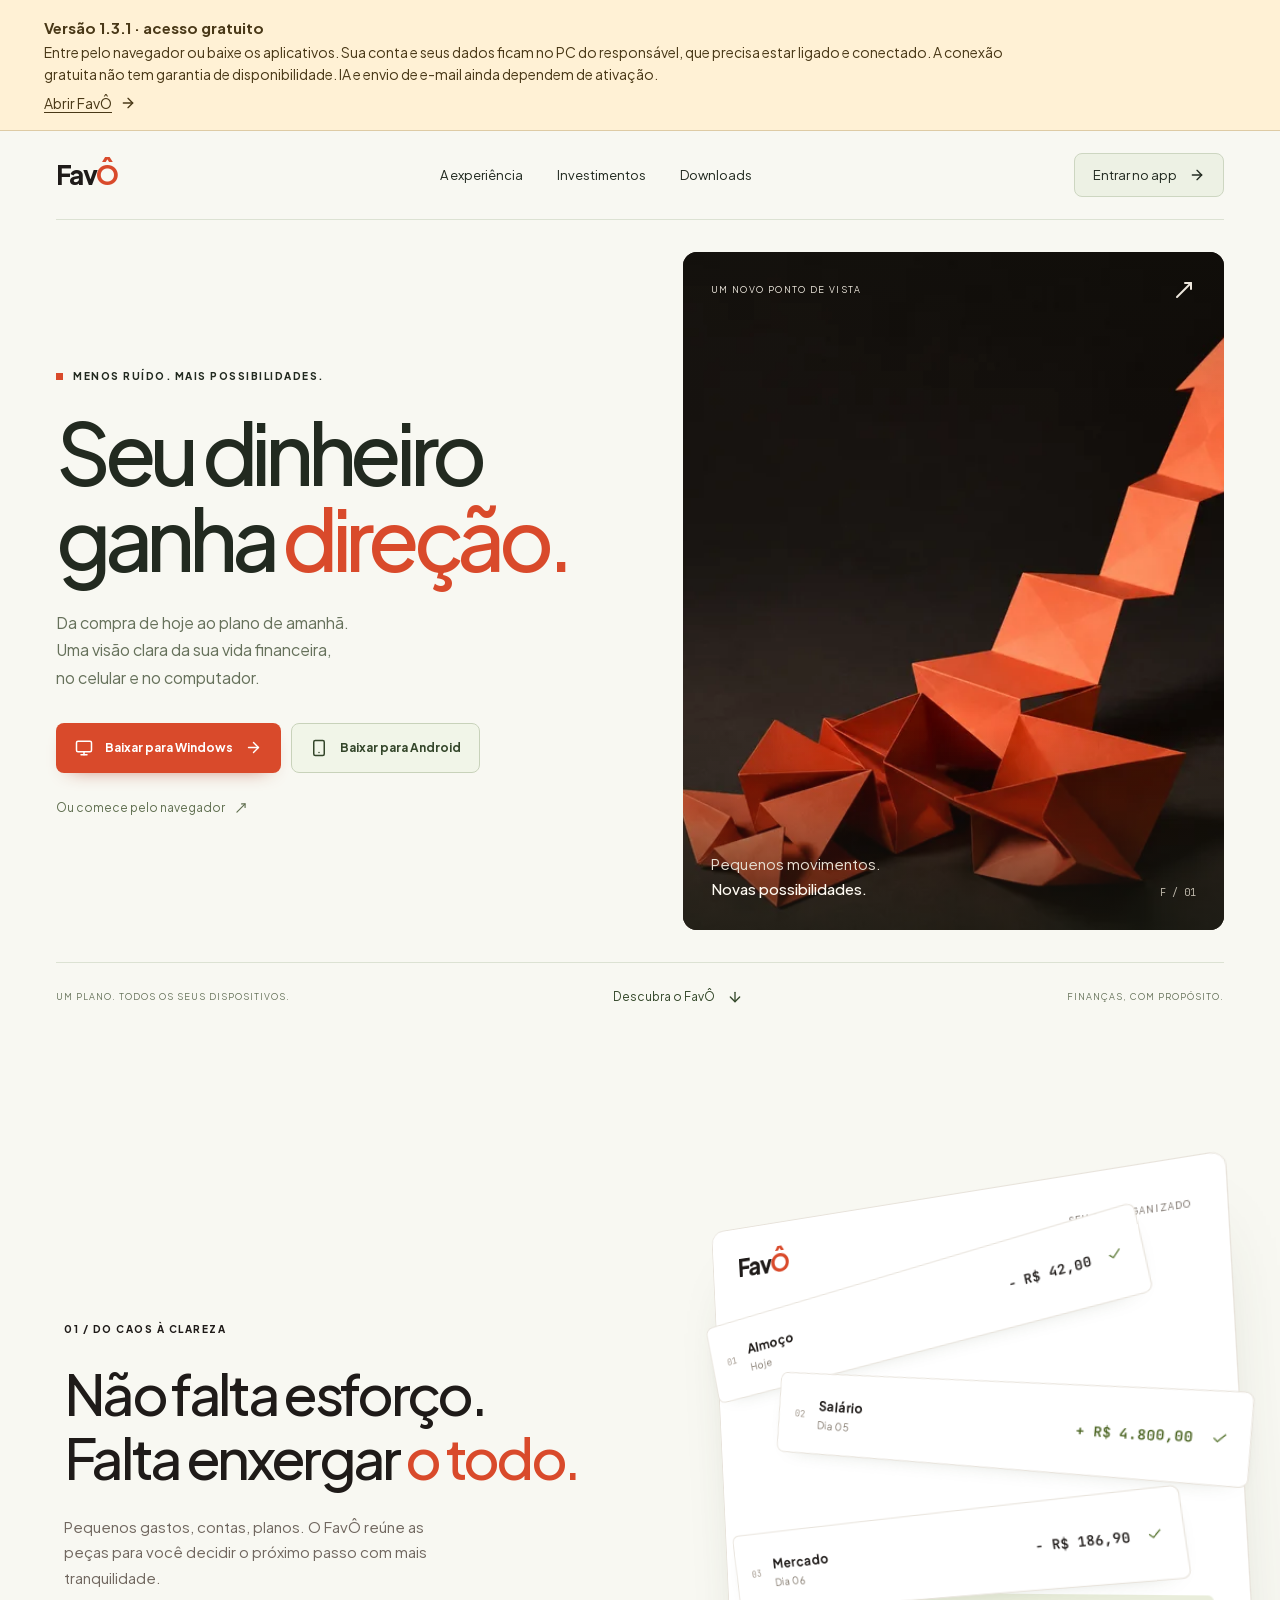
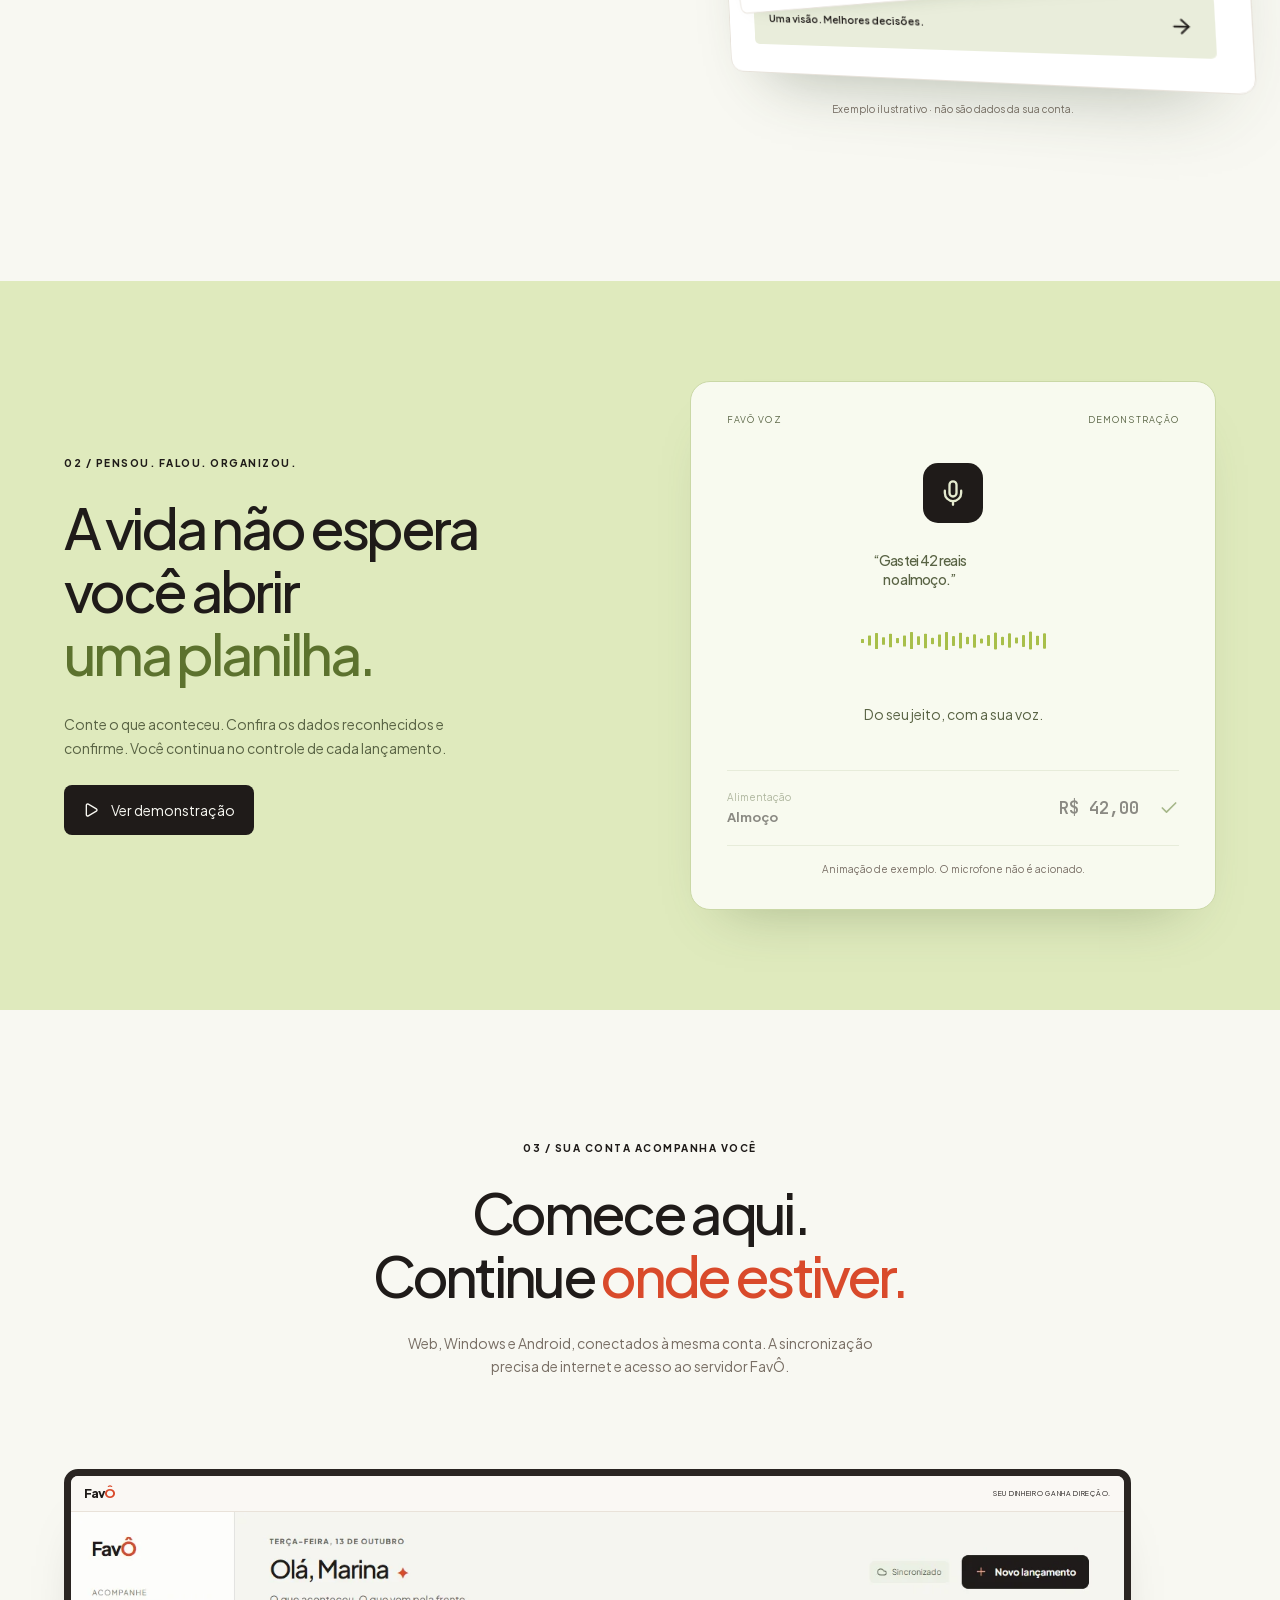
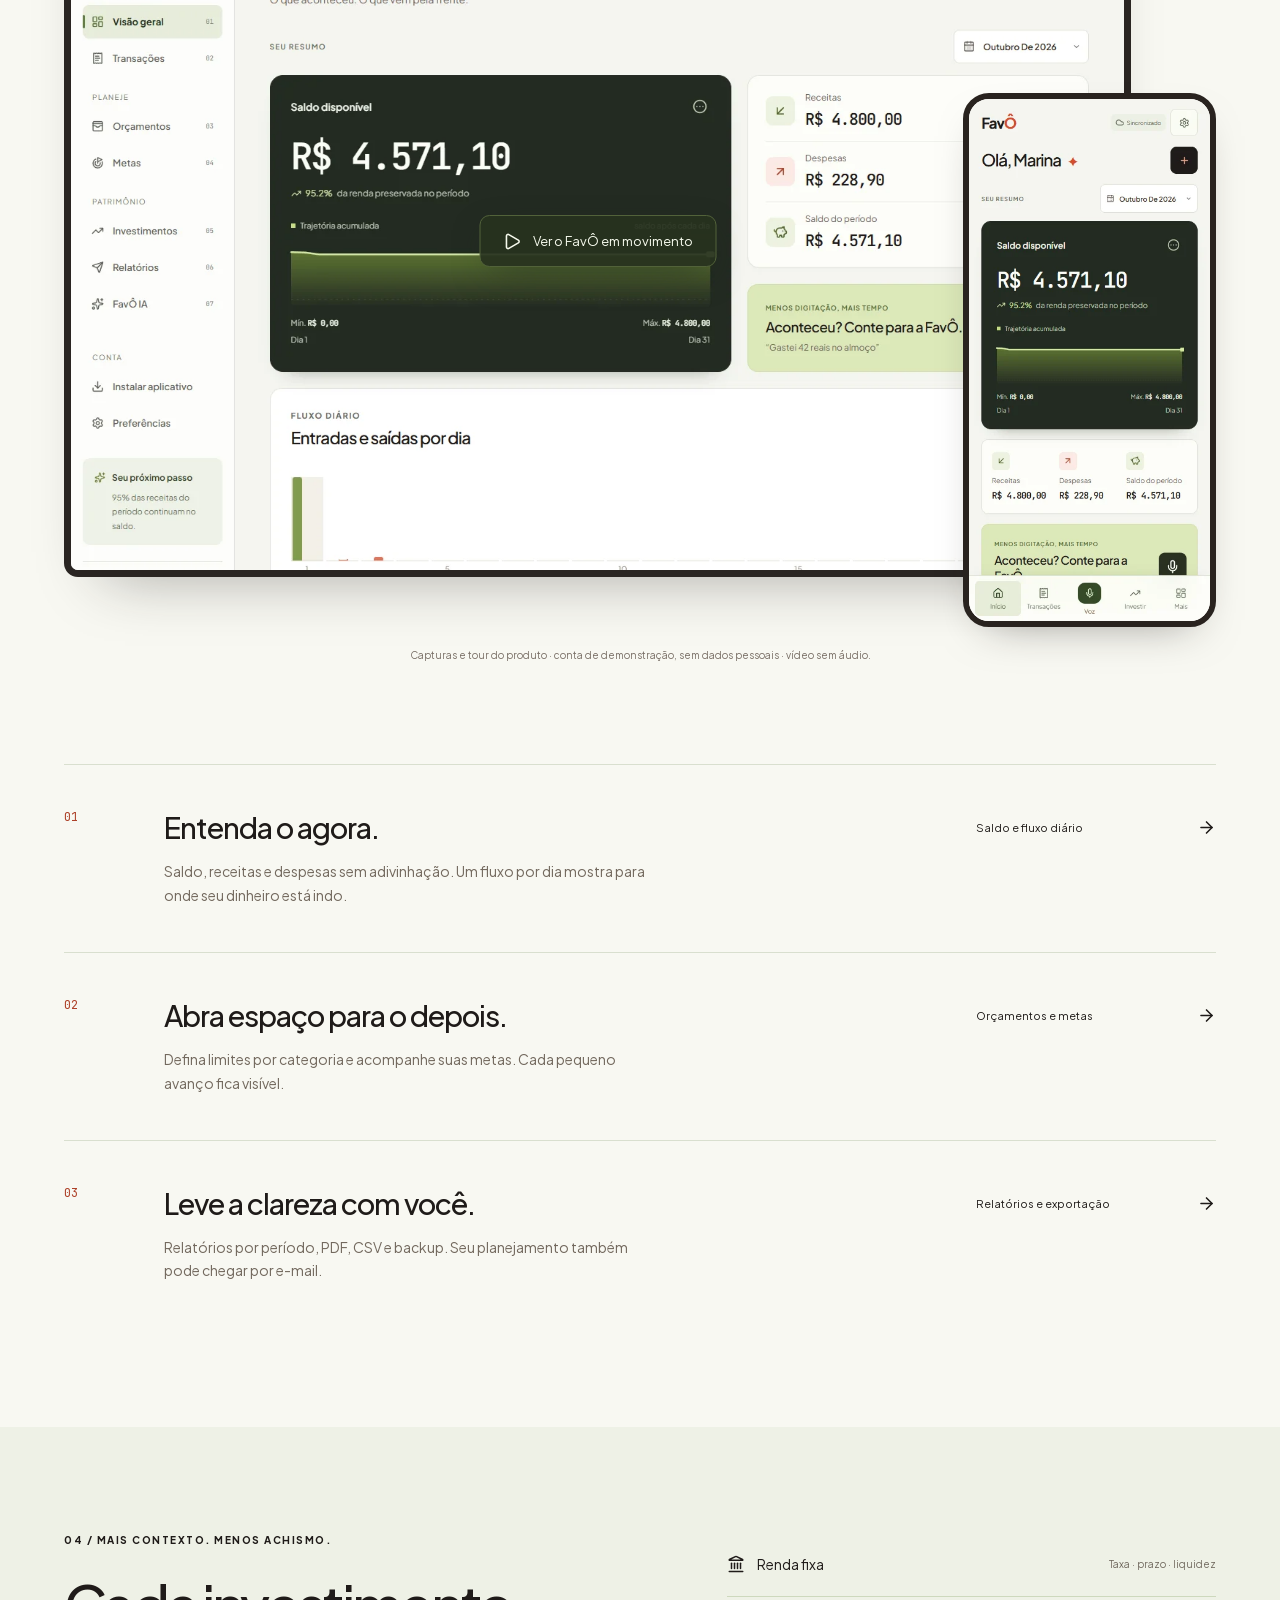
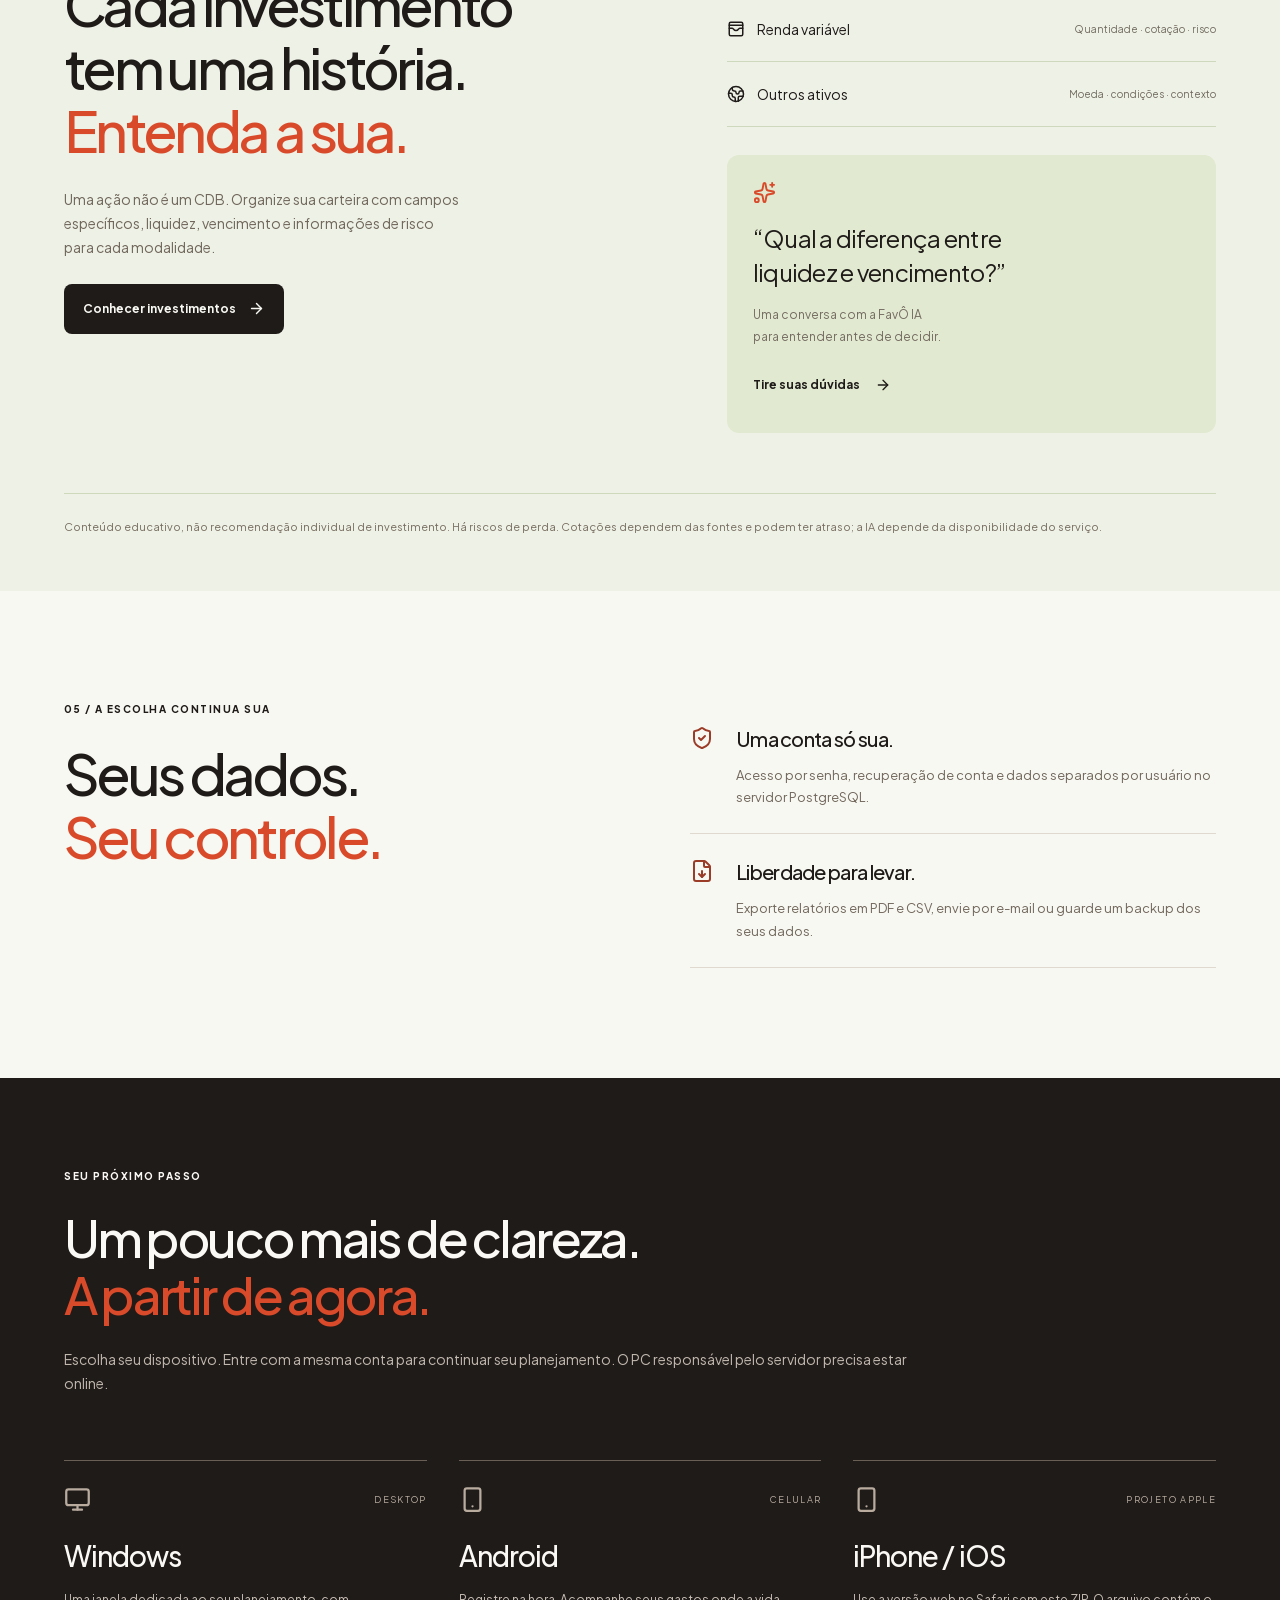
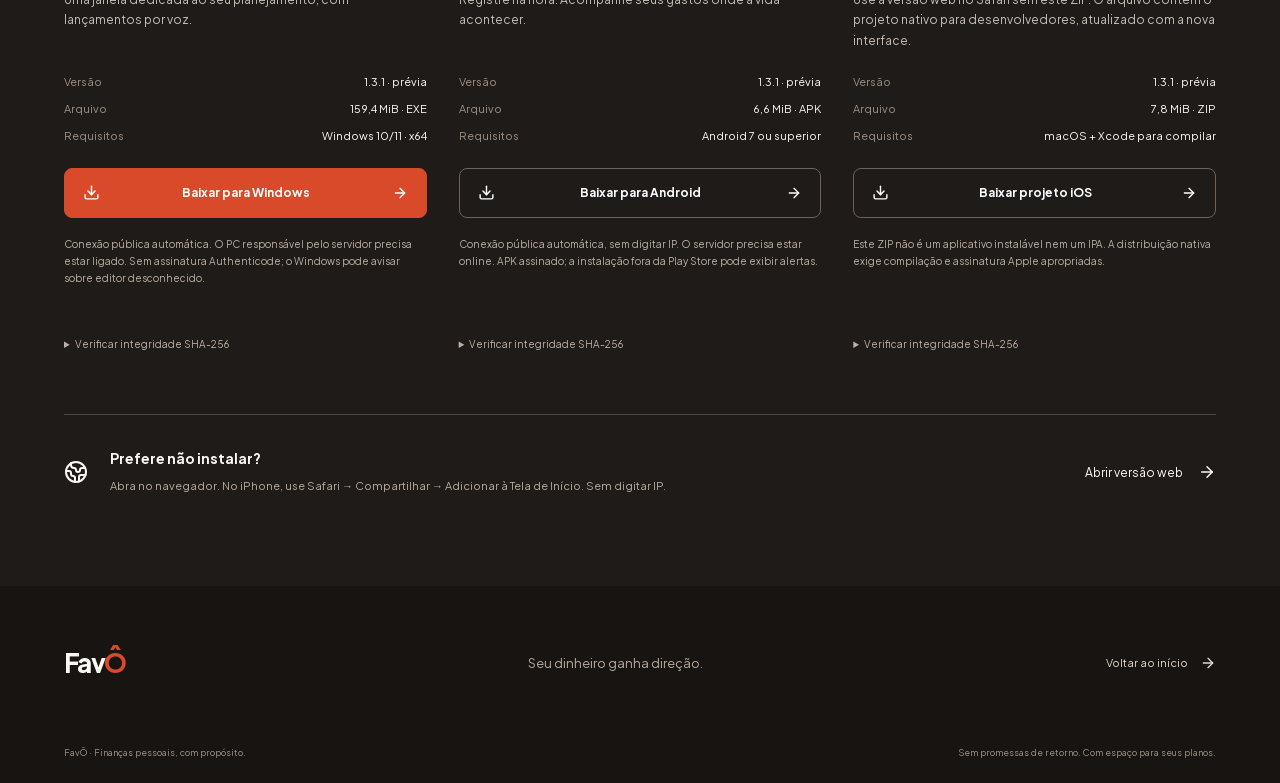
==== commit 2c6b33ef: "Publica FavO 1.3.1 com instaladores e acesso web pelo PC" ====
--- a/index.html
+++ b/index.html
@@ -4,12 +4,13 @@
   <meta charset="utf-8">
   <meta name="viewport" content="width=device-width, initial-scale=1">
   <meta name="theme-color" content="#FBF9F5">
-  <meta name="description" content="Conheça o novo FavÔ. Organização financeira para computador e celular. Baixe a prévia 1.2 e consulte as condições de acesso.">
+  <meta name="description" content="FavÔ: organização financeira no computador e celular. Baixe os aplicativos ou entre pelo navegador com acesso gratuito ao servidor do responsável.">
   <title>FavÔ — Seu dinheiro ganha direção</title>
   <link rel="icon" href="./icon.svg" type="image/svg+xml">
   <link rel="canonical" href="https://deywysonc.github.io/favo-downloads/">
-  <script type="module" crossorigin src="./assets/index-BCkhCSrZ.js"></script>
-  <link rel="stylesheet" crossorigin href="./assets/index-GY9yurmL.css">
+  <script type="module" crossorigin src="./assets/main-C9hFU_Ql.js"></script>
+  <link rel="modulepreload" crossorigin href="./assets/modulepreload-polyfill-Dezn_h7o.js">
+  <link rel="stylesheet" crossorigin href="./assets/main-GY9yurmL.css">
 </head>
-<body><div id="root"><main class="campaign"><aside class="publication-status" id="availability" aria-label="Disponibilidade do aplicativo"><strong>Versão <!-- -->1.3.0<!-- --> · prévia de avaliação</strong><p>O FavÔ já pode ser conhecido e baixado. O acesso às contas depende do servidor na rede do responsável; login e sincronização pela internet ainda não estão disponíveis. Avalie os arquivos em um ambiente configurado.</p><a href="#downloads">Conhecer os downloads <svg xmlns="http://www.w3.org/2000/svg" width="16" height="16" viewBox="0 0 24 24" fill="none" stroke="currentColor" stroke-width="2" stroke-linecap="round" stroke-linejoin="round" class="lucide lucide-arrow-down" aria-hidden="true"><path d="M12 5v14"></path><path d="m19 12-7 7-7-7"></path></svg></a></aside><div class="campaign-reading-progress" aria-hidden="true"></div><a href="#campaign-content" class="skip-link">Pular para o conteúdo</a><section class="campaign-hero" id="campaign-content"><nav class="campaign-nav" aria-label="Navegação pública"><a href="#campaign-content" aria-label="FavÔ, apresentação"><span class="favo-brand" aria-label="FavÔ" style="--brand-ink:#1F1B19;font-weight:750;letter-spacing:-.065em"><span aria-hidden="true">Fav<span class="favo-accent">Ô</span></span></span></a><div><a href="#experience">A experiência</a><a href="#invest">Investimentos</a><a href="#downloads">Downloads</a></div><a href="#availability" class="campaign-nav-cta">Status do app<!-- --> <svg xmlns="http://www.w3.org/2000/svg" width="16" height="16" viewBox="0 0 24 24" fill="none" stroke="currentColor" stroke-width="2" stroke-linecap="round" stroke-linejoin="round" class="lucide lucide-arrow-right" aria-hidden="true"><path d="M5 12h14"></path><path d="m12 5 7 7-7 7"></path></svg></a></nav><div class="hero-visual"><picture class="campaign-art"><source srcSet="./campaign/direction-960.webp 960w, ./campaign/direction-1536.webp 1536w" sizes="(max-width: 767px) 100vw, 50vw" type="image/webp"/><img src="./campaign/direction-1536.webp" alt="Uma fita de papel coral sai de dobras dispersas e encontra uma direção." width="1536" height="1024" fetchPriority="high"/></picture><div class="hero-art-label"><span>UM NOVO PONTO DE VISTA</span><svg xmlns="http://www.w3.org/2000/svg" width="24" height="24" viewBox="0 0 24 24" fill="none" stroke="currentColor" stroke-width="2" stroke-linecap="round" stroke-linejoin="round" class="lucide lucide-move-up-right" aria-hidden="true"><path d="M13 5H19V11"></path><path d="M19 5L5 19"></path></svg></div><div class="hero-art-caption"><span>Pequenos movimentos.<br/><strong>Novas possibilidades.</strong></span><span class="hero-art-index">F / 01</span></div></div><div class="hero-editorial"><p class="campaign-kicker"><span></span> MENOS RUÍDO. MAIS POSSIBILIDADES.</p><h1>Seu dinheiro<br/>ganha <em>direção.</em></h1><p class="hero-description">Da compra de hoje ao plano de amanhã.<br/>Uma visão clara da sua vida financeira,<br class="desktop-break"/> no celular e no computador.</p><div class="campaign-actions"><a href="#downloads" class="campaign-button primary"><svg xmlns="http://www.w3.org/2000/svg" width="18" height="18" viewBox="0 0 24 24" fill="none" stroke="currentColor" stroke-width="2" stroke-linecap="round" stroke-linejoin="round" class="lucide lucide-monitor" aria-hidden="true"><rect width="20" height="14" x="2" y="3" rx="2"></rect><line x1="8" x2="16" y1="21" y2="21"></line><line x1="12" x2="12" y1="17" y2="21"></line></svg> Baixar para Windows <svg xmlns="http://www.w3.org/2000/svg" width="17" height="17" viewBox="0 0 24 24" fill="none" stroke="currentColor" stroke-width="2" stroke-linecap="round" stroke-linejoin="round" class="lucide lucide-arrow-right" aria-hidden="true"><path d="M5 12h14"></path><path d="m12 5 7 7-7 7"></path></svg></a><a href="#android" class="campaign-button secondary"><svg xmlns="http://www.w3.org/2000/svg" width="18" height="18" viewBox="0 0 24 24" fill="none" stroke="currentColor" stroke-width="2" stroke-linecap="round" stroke-linejoin="round" class="lucide lucide-smartphone" aria-hidden="true"><rect width="14" height="20" x="5" y="2" rx="2" ry="2"></rect><path d="M12 18h.01"></path></svg> Baixar para Android</a></div><a href="#availability" class="hero-web-link">Confira as condições de acesso<!-- --> <svg xmlns="http://www.w3.org/2000/svg" width="14" height="14" viewBox="0 0 24 24" fill="none" stroke="currentColor" stroke-width="2" stroke-linecap="round" stroke-linejoin="round" class="lucide lucide-move-up-right" aria-hidden="true"><path d="M13 5H19V11"></path><path d="M19 5L5 19"></path></svg></a></div><div class="hero-caption"><span>UM PLANO. TODOS OS SEUS DISPOSITIVOS.</span><a href="#experience">Descubra o FavÔ <svg xmlns="http://www.w3.org/2000/svg" width="16" height="16" viewBox="0 0 24 24" fill="none" stroke="currentColor" stroke-width="2" stroke-linecap="round" stroke-linejoin="round" class="lucide lucide-arrow-down" aria-hidden="true"><path d="M12 5v14"></path><path d="m19 12-7 7-7-7"></path></svg></a><span class="hero-edition">FINANÇAS, COM PROPÓSITO.</span></div></section><section class="campaign-story campaign-container" id="experience"><div class="story-intro" data-reveal="true"><p class="campaign-kicker">01 / DO CAOS À CLAREZA</p><h2>Não falta esforço.<br/>Falta enxergar <em>o todo.</em></h2><p>Pequenos gastos, contas, planos. O FavÔ reúne as peças para você decidir o próximo passo com mais tranquilidade.</p></div><div class="story-stage" aria-label="Demonstração de organização de lançamentos fictícios"><div class="story-ledger"><div class="story-ledger-header"><span class="favo-brand" aria-label="FavÔ" style="--brand-ink:#1F1B19;font-weight:750;letter-spacing:-.065em"><span aria-hidden="true">Fav<span class="favo-accent">Ô</span></span></span><span>SEU DIA, ORGANIZADO</span></div><div class="story-receipt receipt-0"><span class="receipt-number">0<!-- -->1</span><div><strong>Almoço</strong><small>Hoje</small></div><b class="">− R$ 42,00</b><svg xmlns="http://www.w3.org/2000/svg" width="16" height="16" viewBox="0 0 24 24" fill="none" stroke="currentColor" stroke-width="2" stroke-linecap="round" stroke-linejoin="round" class="lucide lucide-check" aria-hidden="true"><path d="M20 6 9 17l-5-5"></path></svg></div><div class="story-receipt receipt-1"><span class="receipt-number">0<!-- -->2</span><div><strong>Salário</strong><small>Dia 05</small></div><b class="positive">+ R$ 4.800,00</b><svg xmlns="http://www.w3.org/2000/svg" width="16" height="16" viewBox="0 0 24 24" fill="none" stroke="currentColor" stroke-width="2" stroke-linecap="round" stroke-linejoin="round" class="lucide lucide-check" aria-hidden="true"><path d="M20 6 9 17l-5-5"></path></svg></div><div class="story-receipt receipt-2"><span class="receipt-number">0<!-- -->3</span><div><strong>Mercado</strong><small>Dia 06</small></div><b class="">− R$ 186,90</b><svg xmlns="http://www.w3.org/2000/svg" width="16" height="16" viewBox="0 0 24 24" fill="none" stroke="currentColor" stroke-width="2" stroke-linecap="round" stroke-linejoin="round" class="lucide lucide-check" aria-hidden="true"><path d="M20 6 9 17l-5-5"></path></svg></div><div class="story-total"><span>Uma visão. Melhores decisões.</span><svg xmlns="http://www.w3.org/2000/svg" width="21" height="21" viewBox="0 0 24 24" fill="none" stroke="currentColor" stroke-width="2" stroke-linecap="round" stroke-linejoin="round" class="lucide lucide-arrow-right" aria-hidden="true"><path d="M5 12h14"></path><path d="m12 5 7 7-7 7"></path></svg></div></div><p class="demo-label">Exemplo ilustrativo · não são dados da sua conta.</p></div></section><section class="campaign-voice" id="voice"><div class="campaign-container voice-composition"><div data-reveal="true"><p class="campaign-kicker">02 / PENSOU. FALOU. ORGANIZOU.</p><h2>A vida não espera<br/>você abrir<br/><em>uma planilha.</em></h2><p>Conte o que aconteceu. Confira os dados reconhecidos e confirme. Você continua no controle de cada lançamento.</p><button class="campaign-button ink"><svg xmlns="http://www.w3.org/2000/svg" width="16" height="16" viewBox="0 0 24 24" fill="none" stroke="currentColor" stroke-width="2" stroke-linecap="round" stroke-linejoin="round" class="lucide lucide-play" aria-hidden="true"><path d="M5 5a2 2 0 0 1 3.008-1.728l11.997 6.998a2 2 0 0 1 .003 3.458l-12 7A2 2 0 0 1 5 19z"></path></svg> <!-- -->Ver demonstração</button></div><div class="voice-demo voice-demo-step-0" data-reveal="true"><div class="voice-demo-top"><span>FAVÔ VOZ</span><span>DEMONSTRAÇÃO</span></div><div class="voice-demo-icon"><svg xmlns="http://www.w3.org/2000/svg" width="28" height="28" viewBox="0 0 24 24" fill="none" stroke="currentColor" stroke-width="2" stroke-linecap="round" stroke-linejoin="round" class="lucide lucide-mic" aria-hidden="true"><path d="M12 19v3"></path><path d="M19 10v2a7 7 0 0 1-14 0v-2"></path><rect x="9" y="2" width="6" height="13" rx="3"></rect></svg></div><p class="voice-demo-quote">“Gastei 42 reais<br/>no almoço.”</p><div class="voice-demo-wave" aria-hidden="true"><i style="height:12px;animation-delay:0ms"></i><i style="height:29px;animation-delay:40ms"></i><i style="height:46px;animation-delay:80ms"></i><i style="height:22px;animation-delay:120ms"></i><i style="height:39px;animation-delay:160ms"></i><i style="height:15px;animation-delay:200ms"></i><i style="height:32px;animation-delay:240ms"></i><i style="height:49px;animation-delay:280ms"></i><i style="height:25px;animation-delay:320ms"></i><i style="height:42px;animation-delay:360ms"></i><i style="height:18px;animation-delay:400ms"></i><i style="height:35px;animation-delay:440ms"></i><i style="height:52px;animation-delay:480ms"></i><i style="height:28px;animation-delay:520ms"></i><i style="height:45px;animation-delay:560ms"></i><i style="height:21px;animation-delay:600ms"></i><i style="height:38px;animation-delay:640ms"></i><i style="height:14px;animation-delay:680ms"></i><i style="height:31px;animation-delay:720ms"></i><i style="height:48px;animation-delay:760ms"></i><i style="height:24px;animation-delay:800ms"></i><i style="height:41px;animation-delay:840ms"></i><i style="height:17px;animation-delay:880ms"></i><i style="height:34px;animation-delay:920ms"></i><i style="height:51px;animation-delay:960ms"></i><i style="height:27px;animation-delay:1000ms"></i><i style="height:44px;animation-delay:1040ms"></i></div><p class="voice-demo-status" role="status">Do seu jeito, com a sua voz.</p><div class="voice-demo-result"><div><small>Alimentação</small><strong>Almoço</strong></div><b>R$ 42,00</b><svg xmlns="http://www.w3.org/2000/svg" width="20" height="20" viewBox="0 0 24 24" fill="none" stroke="currentColor" stroke-width="2" stroke-linecap="round" stroke-linejoin="round" class="lucide lucide-check" aria-hidden="true"><path d="M20 6 9 17l-5-5"></path></svg></div><small class="demo-label">Animação de exemplo. O microfone não é acionado.</small></div></div></section><section class="campaign-devices campaign-container" id="devices"><div class="devices-heading" data-reveal="true"><p class="campaign-kicker">03 / SUA CONTA ACOMPANHA VOCÊ</p><h2>Comece aqui.<br/>Continue <em>onde estiver.</em></h2><p>Web, Windows e Android, conectados à mesma conta. A sincronização precisa de internet e acesso ao servidor FavÔ.</p></div><div class="device-composition " data-reveal="true"><div class="desktop-product"><div class="device-topline"><span class="favo-brand" aria-label="FavÔ" style="--brand-ink:#1F1B19;font-weight:750;letter-spacing:-.065em"><span aria-hidden="true">Fav<span class="favo-accent">Ô</span></span></span><span>SEU DINHEIRO GANHA DIREÇÃO.</span></div><div class="product-screen"><img src="./campaign/app-desktop.webp" alt="Tela real de visão geral do FavÔ no computador, com conta de demonstração." width="1440" height="900" loading="lazy"/><button class="product-play"><svg xmlns="http://www.w3.org/2000/svg" width="19" height="19" viewBox="0 0 24 24" fill="none" stroke="currentColor" stroke-width="2" stroke-linecap="round" stroke-linejoin="round" class="lucide lucide-play" aria-hidden="true"><path d="M5 5a2 2 0 0 1 3.008-1.728l11.997 6.998a2 2 0 0 1 .003 3.458l-12 7A2 2 0 0 1 5 19z"></path></svg> Ver o FavÔ em movimento</button></div></div><div class="mobile-product"><img src="./campaign/app-mobile.webp" alt="Tela real de visão geral do FavÔ no celular, com conta de demonstração." width="390" height="844" loading="lazy"/></div></div><p class="demo-label">Capturas e tour do produto · conta de demonstração, sem dados pessoais · vídeo sem áudio.</p></section><section class="campaign-features campaign-container" aria-label="Recursos de controle financeiro"><article class="feature-editorial" data-reveal="true"><span class="feature-number">01</span><div><h3>Entenda o agora.</h3><p>Saldo, receitas e despesas sem adivinhação. Um fluxo por dia mostra para onde seu dinheiro está indo.</p></div><span class="feature-tag">Saldo e fluxo diário<!-- --> <svg xmlns="http://www.w3.org/2000/svg" width="19" height="19" viewBox="0 0 24 24" fill="none" stroke="currentColor" stroke-width="2" stroke-linecap="round" stroke-linejoin="round" class="lucide lucide-arrow-right" aria-hidden="true"><path d="M5 12h14"></path><path d="m12 5 7 7-7 7"></path></svg></span></article><article class="feature-editorial" data-reveal="true"><span class="feature-number">02</span><div><h3>Abra espaço para o depois.</h3><p>Defina limites por categoria e acompanhe suas metas. Cada pequeno avanço fica visível.</p></div><span class="feature-tag">Orçamentos e metas<!-- --> <svg xmlns="http://www.w3.org/2000/svg" width="19" height="19" viewBox="0 0 24 24" fill="none" stroke="currentColor" stroke-width="2" stroke-linecap="round" stroke-linejoin="round" class="lucide lucide-arrow-right" aria-hidden="true"><path d="M5 12h14"></path><path d="m12 5 7 7-7 7"></path></svg></span></article><article class="feature-editorial" data-reveal="true"><span class="feature-number">03</span><div><h3>Leve a clareza com você.</h3><p>Relatórios por período, PDF, CSV e backup. Seu planejamento também pode chegar por e-mail.</p></div><span class="feature-tag">Relatórios e exportação<!-- --> <svg xmlns="http://www.w3.org/2000/svg" width="19" height="19" viewBox="0 0 24 24" fill="none" stroke="currentColor" stroke-width="2" stroke-linecap="round" stroke-linejoin="round" class="lucide lucide-arrow-right" aria-hidden="true"><path d="M5 12h14"></path><path d="m12 5 7 7-7 7"></path></svg></span></article></section><section class="campaign-invest" id="invest"><div class="campaign-container investment-composition"><div data-reveal="true"><p class="campaign-kicker">04 / MAIS CONTEXTO. MENOS ACHISMO.</p><h2>Cada investimento<br/>tem uma história.<br/><em>Entenda a sua.</em></h2><p>Uma ação não é um CDB. Organize sua carteira com campos específicos, liquidez, vencimento e informações de risco para cada modalidade.</p><a href="#availability" class="campaign-button ink">Conhecer investimentos <svg xmlns="http://www.w3.org/2000/svg" width="17" height="17" viewBox="0 0 24 24" fill="none" stroke="currentColor" stroke-width="2" stroke-linecap="round" stroke-linejoin="round" class="lucide lucide-arrow-right" aria-hidden="true"><path d="M5 12h14"></path><path d="m12 5 7 7-7 7"></path></svg></a></div><div class="investment-editorial" data-reveal="true"><div class="investment-type-list"><span><svg xmlns="http://www.w3.org/2000/svg" width="18" height="18" viewBox="0 0 24 24" fill="none" stroke="currentColor" stroke-width="2" stroke-linecap="round" stroke-linejoin="round" class="lucide lucide-landmark" aria-hidden="true"><path d="M10 18v-7"></path><path d="M11.119 2.205a2 2 0 0 1 1.762 0l7.84 3.846A.5.5 0 0 1 20.5 7h-17a.5.5 0 0 1-.22-.949z"></path><path d="M14 18v-7"></path><path d="M18 18v-7"></path><path d="M3 22h18"></path><path d="M6 18v-7"></path></svg> Renda fixa <small>Taxa · prazo · liquidez</small></span><span><svg xmlns="http://www.w3.org/2000/svg" width="18" height="18" viewBox="0 0 24 24" fill="none" stroke="currentColor" stroke-width="2" stroke-linecap="round" stroke-linejoin="round" class="lucide lucide-wallet-cards" aria-hidden="true"><path d="M3 11h3.75a2 2 0 0 1 1.6.8l.45.6a4 4 0 0 0 6.4 0l.45-.6a2 2 0 0 1 1.6-.8H21"></path><path d="M3 7h18"></path><rect x="3" y="3" width="18" height="18" rx="2"></rect></svg> Renda variável <small>Quantidade · cotação · risco</small></span><span><svg xmlns="http://www.w3.org/2000/svg" width="18" height="18" viewBox="0 0 24 24" fill="none" stroke="currentColor" stroke-width="2" stroke-linecap="round" stroke-linejoin="round" class="lucide lucide-earth" aria-hidden="true"><path d="M21.54 15H17a2 2 0 0 0-2 2v4.54"></path><path d="M7 3.34V5a3 3 0 0 0 3 3a2 2 0 0 1 2 2c0 1.1.9 2 2 2a2 2 0 0 0 2-2c0-1.1.9-2 2-2h3.17"></path><path d="M11 21.95V18a2 2 0 0 0-2-2a2 2 0 0 1-2-2v-1a2 2 0 0 0-2-2H2.05"></path><circle cx="12" cy="12" r="10"></circle></svg> Outros ativos <small>Moeda · condições · contexto</small></span></div><div class="ai-editorial"><svg xmlns="http://www.w3.org/2000/svg" width="23" height="23" viewBox="0 0 24 24" fill="none" stroke="currentColor" stroke-width="2" stroke-linecap="round" stroke-linejoin="round" class="lucide lucide-sparkles" aria-hidden="true"><path d="M11.017 2.814a1 1 0 0 1 1.966 0l1.051 5.558a2 2 0 0 0 1.594 1.594l5.558 1.051a1 1 0 0 1 0 1.966l-5.558 1.051a2 2 0 0 0-1.594 1.594l-1.051 5.558a1 1 0 0 1-1.966 0l-1.051-5.558a2 2 0 0 0-1.594-1.594l-5.558-1.051a1 1 0 0 1 0-1.966l5.558-1.051a2 2 0 0 0 1.594-1.594z"></path><path d="M20 2v4"></path><path d="M22 4h-4"></path><circle cx="4" cy="20" r="2"></circle></svg><p>“Qual a diferença entre<br/>liquidez e vencimento?”</p><span>Uma conversa com a FavÔ IA<br/>para entender antes de decidir.</span><a href="#availability">Tire suas dúvidas <svg xmlns="http://www.w3.org/2000/svg" width="16" height="16" viewBox="0 0 24 24" fill="none" stroke="currentColor" stroke-width="2" stroke-linecap="round" stroke-linejoin="round" class="lucide lucide-arrow-right" aria-hidden="true"><path d="M5 12h14"></path><path d="m12 5 7 7-7 7"></path></svg></a></div></div><p class="investment-caution">Conteúdo educativo, não recomendação individual de investimento. Há riscos de perda. Cotações dependem das fontes e podem ter atraso; a IA depende da disponibilidade do serviço.</p></div></section><section class="campaign-control campaign-container" data-reveal="true"><div><p class="campaign-kicker">05 / A ESCOLHA CONTINUA SUA</p><h2>Seus dados.<br/><em>Seu controle.</em></h2></div><div class="control-points"><article><svg xmlns="http://www.w3.org/2000/svg" width="24" height="24" viewBox="0 0 24 24" fill="none" stroke="currentColor" stroke-width="2" stroke-linecap="round" stroke-linejoin="round" class="lucide lucide-shield-check" aria-hidden="true"><path d="M20 13c0 5-3.5 7.5-7.66 8.95a1 1 0 0 1-.67-.01C7.5 20.5 4 18 4 13V6a1 1 0 0 1 1-1c2 0 4.5-1.2 6.24-2.72a1.17 1.17 0 0 1 1.52 0C14.51 3.81 17 5 19 5a1 1 0 0 1 1 1z"></path><path d="m9 12 2 2 4-4"></path></svg><div><h3>Uma conta só sua.</h3><p>Acesso por senha, recuperação de conta e dados separados por usuário no servidor PostgreSQL.</p></div></article><article><svg xmlns="http://www.w3.org/2000/svg" width="24" height="24" viewBox="0 0 24 24" fill="none" stroke="currentColor" stroke-width="2" stroke-linecap="round" stroke-linejoin="round" class="lucide lucide-file-down" aria-hidden="true"><path d="M6 22a2 2 0 0 1-2-2V4a2 2 0 0 1 2-2h8a2.4 2.4 0 0 1 1.704.706l3.588 3.588A2.4 2.4 0 0 1 20 8v12a2 2 0 0 1-2 2z"></path><path d="M14 2v5a1 1 0 0 0 1 1h5"></path><path d="M12 18v-6"></path><path d="m9 15 3 3 3-3"></path></svg><div><h3>Liberdade para levar.</h3><p>Exporte relatórios em PDF e CSV, envie por e-mail ou guarde um backup dos seus dados.</p></div></article></div></section><section class="campaign-downloads" id="downloads"><div class="campaign-container"><div class="downloads-heading" data-reveal="true"><p class="campaign-kicker">SEU PRÓXIMO PASSO</p><h2>Um pouco mais de clareza.<br/><em>A partir de agora.</em></h2><p>Explore a prévia no seu dispositivo. Login e sincronização exigem um servidor configurado.</p></div><div class="release-grid"><article class="release-item" id="windows"><div class="release-heading"><svg xmlns="http://www.w3.org/2000/svg" width="27" height="27" viewBox="0 0 24 24" fill="none" stroke="currentColor" stroke-width="2" stroke-linecap="round" stroke-linejoin="round" class="lucide lucide-monitor" aria-hidden="true"><rect width="20" height="14" x="2" y="3" rx="2"></rect><line x1="8" x2="16" y1="21" y2="21"></line><line x1="12" x2="12" y1="17" y2="21"></line></svg><span>DESKTOP</span></div><h3>Windows</h3><p>Uma janela dedicada ao seu planejamento, com lançamentos por voz.</p><dl><div><dt>Versão</dt><dd>1.3.0 · prévia</dd></div><div><dt>Arquivo</dt><dd>159,4 MiB · EXE</dd></div><div><dt>Requisitos</dt><dd>Windows 10/11 · x64</dd></div></dl><a href="https://github.com/deywysonc/favo-downloads/releases/download/v1.3.0-preview/FavO-Windows-1.3.0.exe" class="campaign-button"><svg xmlns="http://www.w3.org/2000/svg" width="17" height="17" viewBox="0 0 24 24" fill="none" stroke="currentColor" stroke-width="2" stroke-linecap="round" stroke-linejoin="round" class="lucide lucide-download" aria-hidden="true"><path d="M12 15V3"></path><path d="M21 15v4a2 2 0 0 1-2 2H5a2 2 0 0 1-2-2v-4"></path><path d="m7 10 5 5 5-5"></path></svg> <!-- -->Baixar para Windows<svg xmlns="http://www.w3.org/2000/svg" width="16" height="16" viewBox="0 0 24 24" fill="none" stroke="currentColor" stroke-width="2" stroke-linecap="round" stroke-linejoin="round" class="lucide lucide-arrow-right" aria-hidden="true"><path d="M5 12h14"></path><path d="m12 5 7 7-7 7"></path></svg></a><p class="release-warning">Prévia: requer o servidor FavÔ no próprio computador. Sem assinatura Authenticode; o Windows pode avisar sobre editor desconhecido.</p><details><summary>Verificar integridade SHA-256</summary><code>97caddaaeb97e7db5597293e3e8ed98f525d94614c9c1277f99829ec1ea8f10d</code></details></article><article class="release-item" id="android"><div class="release-heading"><svg xmlns="http://www.w3.org/2000/svg" width="27" height="27" viewBox="0 0 24 24" fill="none" stroke="currentColor" stroke-width="2" stroke-linecap="round" stroke-linejoin="round" class="lucide lucide-smartphone" aria-hidden="true"><rect width="14" height="20" x="5" y="2" rx="2" ry="2"></rect><path d="M12 18h.01"></path></svg><span>CELULAR</span></div><h3>Android</h3><p>Registre na hora. Acompanhe seus gastos onde a vida acontecer.</p><dl><div><dt>Versão</dt><dd>1.3.0 · prévia</dd></div><div><dt>Arquivo</dt><dd>6,6 MiB · APK</dd></div><div><dt>Requisitos</dt><dd>Android 7 ou superior</dd></div></dl><a href="https://github.com/deywysonc/favo-downloads/releases/download/v1.3.0-preview/FavO-Android-1.3.0.apk" class="campaign-button"><svg xmlns="http://www.w3.org/2000/svg" width="17" height="17" viewBox="0 0 24 24" fill="none" stroke="currentColor" stroke-width="2" stroke-linecap="round" stroke-linejoin="round" class="lucide lucide-download" aria-hidden="true"><path d="M12 15V3"></path><path d="M21 15v4a2 2 0 0 1-2 2H5a2 2 0 0 1-2-2v-4"></path><path d="m7 10 5 5 5-5"></path></svg> <!-- -->Baixar para Android<svg xmlns="http://www.w3.org/2000/svg" width="16" height="16" viewBox="0 0 24 24" fill="none" stroke="currentColor" stroke-width="2" stroke-linecap="round" stroke-linejoin="round" class="lucide lucide-arrow-right" aria-hidden="true"><path d="M5 12h14"></path><path d="m12 5 7 7-7 7"></path></svg></a><p class="release-warning">Prévia: requer endereço de servidor configurado e alcançável em Preferências. APK assinado; a instalação fora da Play Store pode exibir alertas.</p><details><summary>Verificar integridade SHA-256</summary><code>c7c7ce0e58eecbc1e2dfbe1f8744b55c7dfef45da2072961737477722014863e</code></details></article><article class="release-item" id="ios"><div class="release-heading"><svg xmlns="http://www.w3.org/2000/svg" width="27" height="27" viewBox="0 0 24 24" fill="none" stroke="currentColor" stroke-width="2" stroke-linecap="round" stroke-linejoin="round" class="lucide lucide-smartphone" aria-hidden="true"><rect width="14" height="20" x="5" y="2" rx="2" ry="2"></rect><path d="M12 18h.01"></path></svg><span>PROJETO APPLE</span></div><h3>iPhone / iOS</h3><p>Projeto nativo para desenvolvedores, atualizado com a nova interface. O acesso web público ainda não está disponível.</p><dl><div><dt>Versão</dt><dd>1.3.0 · prévia</dd></div><div><dt>Arquivo</dt><dd>7,8 MiB · ZIP</dd></div><div><dt>Requisitos</dt><dd>macOS + Xcode para compilar</dd></div></dl><a href="https://github.com/deywysonc/favo-downloads/releases/download/v1.3.0-preview/FavO-iOS-Xcode-1.3.0.zip" class="campaign-button"><svg xmlns="http://www.w3.org/2000/svg" width="17" height="17" viewBox="0 0 24 24" fill="none" stroke="currentColor" stroke-width="2" stroke-linecap="round" stroke-linejoin="round" class="lucide lucide-download" aria-hidden="true"><path d="M12 15V3"></path><path d="M21 15v4a2 2 0 0 1-2 2H5a2 2 0 0 1-2-2v-4"></path><path d="m7 10 5 5 5-5"></path></svg> <!-- -->Baixar projeto iOS<svg xmlns="http://www.w3.org/2000/svg" width="16" height="16" viewBox="0 0 24 24" fill="none" stroke="currentColor" stroke-width="2" stroke-linecap="round" stroke-linejoin="round" class="lucide lucide-arrow-right" aria-hidden="true"><path d="M5 12h14"></path><path d="m12 5 7 7-7 7"></path></svg></a><p class="release-warning">Este ZIP não é um aplicativo instalável nem um IPA. A distribuição nativa exige compilação e assinatura Apple apropriadas.</p><details><summary>Verificar integridade SHA-256</summary><code>312bc0c1b470be0033ecf13cb4a74cf8f3cadc77f414965cc805598da3e6f25d</code></details></article></div><div class="web-release"><svg xmlns="http://www.w3.org/2000/svg" width="24" height="24" viewBox="0 0 24 24" fill="none" stroke="currentColor" stroke-width="2" stroke-linecap="round" stroke-linejoin="round" class="lucide lucide-earth" aria-hidden="true"><path d="M21.54 15H17a2 2 0 0 0-2 2v4.54"></path><path d="M7 3.34V5a3 3 0 0 0 3 3a2 2 0 0 1 2 2c0 1.1.9 2 2 2a2 2 0 0 0 2-2c0-1.1.9-2 2-2h3.17"></path><path d="M11 21.95V18a2 2 0 0 0-2-2a2 2 0 0 1-2-2v-1a2 2 0 0 0-2-2H2.05"></path><circle cx="12" cy="12" r="10"></circle></svg><div><strong>Acesso web em preparação</strong><span>A versão web pública, inclusive para iPhone, ainda depende da disponibilização do servidor.</span></div><a href="#availability">Ver disponibilidade<!-- --> <svg xmlns="http://www.w3.org/2000/svg" width="18" height="18" viewBox="0 0 24 24" fill="none" stroke="currentColor" stroke-width="2" stroke-linecap="round" stroke-linejoin="round" class="lucide lucide-arrow-right" aria-hidden="true"><path d="M5 12h14"></path><path d="m12 5 7 7-7 7"></path></svg></a></div></div></section><footer class="campaign-footer"><div class="campaign-container"><span class="favo-brand" aria-label="FavÔ" style="--brand-ink:#FBF9F5;font-weight:750;letter-spacing:-.065em"><span aria-hidden="true">Fav<span class="favo-accent">Ô</span></span></span><p>Seu dinheiro ganha direção.</p><a href="#campaign-content">Voltar ao início <svg xmlns="http://www.w3.org/2000/svg" width="16" height="16" viewBox="0 0 24 24" fill="none" stroke="currentColor" stroke-width="2" stroke-linecap="round" stroke-linejoin="round" class="lucide lucide-arrow-right" aria-hidden="true"><path d="M5 12h14"></path><path d="m12 5 7 7-7 7"></path></svg></a></div><div class="campaign-container footer-fineprint"><span>FavÔ · Finanças pessoais, com propósito.</span><span>Sem promessas de retorno. Com espaço para seus planos.</span></div></footer></main></div></body>
+<body><div id="root"><main class="campaign"><aside class="publication-status" id="availability" aria-label="Disponibilidade do aplicativo"><strong>Versão <!-- -->1.3.1<!-- --> · acesso gratuito</strong><p>Entre pelo navegador ou baixe os aplicativos. Sua conta e seus dados ficam no PC do responsável, que precisa estar ligado e conectado. A conexão gratuita não tem garantia de disponibilidade. IA e envio de e-mail ainda dependem de ativação.</p><a href="./app.html">Abrir FavÔ <svg xmlns="http://www.w3.org/2000/svg" width="16" height="16" viewBox="0 0 24 24" fill="none" stroke="currentColor" stroke-width="2" stroke-linecap="round" stroke-linejoin="round" class="lucide lucide-arrow-right" aria-hidden="true"><path d="M5 12h14"></path><path d="m12 5 7 7-7 7"></path></svg></a></aside><div class="campaign-reading-progress" aria-hidden="true"></div><a href="#campaign-content" class="skip-link">Pular para o conteúdo</a><section class="campaign-hero" id="campaign-content"><nav class="campaign-nav" aria-label="Navegação pública"><a href="#campaign-content" aria-label="FavÔ, apresentação"><span class="favo-brand" aria-label="FavÔ" style="--brand-ink:#1F1B19;font-weight:750;letter-spacing:-.065em"><span aria-hidden="true">Fav<span class="favo-accent">Ô</span></span></span></a><div><a href="#experience">A experiência</a><a href="#invest">Investimentos</a><a href="#downloads">Downloads</a></div><a href="./app.html" class="campaign-nav-cta">Entrar no app <svg xmlns="http://www.w3.org/2000/svg" width="16" height="16" viewBox="0 0 24 24" fill="none" stroke="currentColor" stroke-width="2" stroke-linecap="round" stroke-linejoin="round" class="lucide lucide-arrow-right" aria-hidden="true"><path d="M5 12h14"></path><path d="m12 5 7 7-7 7"></path></svg></a></nav><div class="hero-visual"><picture class="campaign-art"><source srcSet="./campaign/direction-960.webp 960w, ./campaign/direction-1536.webp 1536w" sizes="(max-width: 767px) 100vw, 50vw" type="image/webp"/><img src="./campaign/direction-1536.webp" alt="Uma fita de papel coral sai de dobras dispersas e encontra uma direção." width="1536" height="1024" fetchPriority="high"/></picture><div class="hero-art-label"><span>UM NOVO PONTO DE VISTA</span><svg xmlns="http://www.w3.org/2000/svg" width="24" height="24" viewBox="0 0 24 24" fill="none" stroke="currentColor" stroke-width="2" stroke-linecap="round" stroke-linejoin="round" class="lucide lucide-move-up-right" aria-hidden="true"><path d="M13 5H19V11"></path><path d="M19 5L5 19"></path></svg></div><div class="hero-art-caption"><span>Pequenos movimentos.<br/><strong>Novas possibilidades.</strong></span><span class="hero-art-index">F / 01</span></div></div><div class="hero-editorial"><p class="campaign-kicker"><span></span> MENOS RUÍDO. MAIS POSSIBILIDADES.</p><h1>Seu dinheiro<br/>ganha <em>direção.</em></h1><p class="hero-description">Da compra de hoje ao plano de amanhã.<br/>Uma visão clara da sua vida financeira,<br class="desktop-break"/> no celular e no computador.</p><div class="campaign-actions"><a href="#downloads" class="campaign-button primary"><svg xmlns="http://www.w3.org/2000/svg" width="18" height="18" viewBox="0 0 24 24" fill="none" stroke="currentColor" stroke-width="2" stroke-linecap="round" stroke-linejoin="round" class="lucide lucide-monitor" aria-hidden="true"><rect width="20" height="14" x="2" y="3" rx="2"></rect><line x1="8" x2="16" y1="21" y2="21"></line><line x1="12" x2="12" y1="17" y2="21"></line></svg> Baixar para Windows <svg xmlns="http://www.w3.org/2000/svg" width="17" height="17" viewBox="0 0 24 24" fill="none" stroke="currentColor" stroke-width="2" stroke-linecap="round" stroke-linejoin="round" class="lucide lucide-arrow-right" aria-hidden="true"><path d="M5 12h14"></path><path d="m12 5 7 7-7 7"></path></svg></a><a href="#android" class="campaign-button secondary"><svg xmlns="http://www.w3.org/2000/svg" width="18" height="18" viewBox="0 0 24 24" fill="none" stroke="currentColor" stroke-width="2" stroke-linecap="round" stroke-linejoin="round" class="lucide lucide-smartphone" aria-hidden="true"><rect width="14" height="20" x="5" y="2" rx="2" ry="2"></rect><path d="M12 18h.01"></path></svg> Baixar para Android</a></div><a href="./app.html" class="hero-web-link">Ou comece pelo navegador <svg xmlns="http://www.w3.org/2000/svg" width="14" height="14" viewBox="0 0 24 24" fill="none" stroke="currentColor" stroke-width="2" stroke-linecap="round" stroke-linejoin="round" class="lucide lucide-move-up-right" aria-hidden="true"><path d="M13 5H19V11"></path><path d="M19 5L5 19"></path></svg></a></div><div class="hero-caption"><span>UM PLANO. TODOS OS SEUS DISPOSITIVOS.</span><a href="#experience">Descubra o FavÔ <svg xmlns="http://www.w3.org/2000/svg" width="16" height="16" viewBox="0 0 24 24" fill="none" stroke="currentColor" stroke-width="2" stroke-linecap="round" stroke-linejoin="round" class="lucide lucide-arrow-down" aria-hidden="true"><path d="M12 5v14"></path><path d="m19 12-7 7-7-7"></path></svg></a><span class="hero-edition">FINANÇAS, COM PROPÓSITO.</span></div></section><section class="campaign-story campaign-container" id="experience"><div class="story-intro" data-reveal="true"><p class="campaign-kicker">01 / DO CAOS À CLAREZA</p><h2>Não falta esforço.<br/>Falta enxergar <em>o todo.</em></h2><p>Pequenos gastos, contas, planos. O FavÔ reúne as peças para você decidir o próximo passo com mais tranquilidade.</p></div><div class="story-stage" aria-label="Demonstração de organização de lançamentos fictícios"><div class="story-ledger"><div class="story-ledger-header"><span class="favo-brand" aria-label="FavÔ" style="--brand-ink:#1F1B19;font-weight:750;letter-spacing:-.065em"><span aria-hidden="true">Fav<span class="favo-accent">Ô</span></span></span><span>SEU DIA, ORGANIZADO</span></div><div class="story-receipt receipt-0"><span class="receipt-number">0<!-- -->1</span><div><strong>Almoço</strong><small>Hoje</small></div><b class="">− R$ 42,00</b><svg xmlns="http://www.w3.org/2000/svg" width="16" height="16" viewBox="0 0 24 24" fill="none" stroke="currentColor" stroke-width="2" stroke-linecap="round" stroke-linejoin="round" class="lucide lucide-check" aria-hidden="true"><path d="M20 6 9 17l-5-5"></path></svg></div><div class="story-receipt receipt-1"><span class="receipt-number">0<!-- -->2</span><div><strong>Salário</strong><small>Dia 05</small></div><b class="positive">+ R$ 4.800,00</b><svg xmlns="http://www.w3.org/2000/svg" width="16" height="16" viewBox="0 0 24 24" fill="none" stroke="currentColor" stroke-width="2" stroke-linecap="round" stroke-linejoin="round" class="lucide lucide-check" aria-hidden="true"><path d="M20 6 9 17l-5-5"></path></svg></div><div class="story-receipt receipt-2"><span class="receipt-number">0<!-- -->3</span><div><strong>Mercado</strong><small>Dia 06</small></div><b class="">− R$ 186,90</b><svg xmlns="http://www.w3.org/2000/svg" width="16" height="16" viewBox="0 0 24 24" fill="none" stroke="currentColor" stroke-width="2" stroke-linecap="round" stroke-linejoin="round" class="lucide lucide-check" aria-hidden="true"><path d="M20 6 9 17l-5-5"></path></svg></div><div class="story-total"><span>Uma visão. Melhores decisões.</span><svg xmlns="http://www.w3.org/2000/svg" width="21" height="21" viewBox="0 0 24 24" fill="none" stroke="currentColor" stroke-width="2" stroke-linecap="round" stroke-linejoin="round" class="lucide lucide-arrow-right" aria-hidden="true"><path d="M5 12h14"></path><path d="m12 5 7 7-7 7"></path></svg></div></div><p class="demo-label">Exemplo ilustrativo · não são dados da sua conta.</p></div></section><section class="campaign-voice" id="voice"><div class="campaign-container voice-composition"><div data-reveal="true"><p class="campaign-kicker">02 / PENSOU. FALOU. ORGANIZOU.</p><h2>A vida não espera<br/>você abrir<br/><em>uma planilha.</em></h2><p>Conte o que aconteceu. Confira os dados reconhecidos e confirme. Você continua no controle de cada lançamento.</p><button class="campaign-button ink"><svg xmlns="http://www.w3.org/2000/svg" width="16" height="16" viewBox="0 0 24 24" fill="none" stroke="currentColor" stroke-width="2" stroke-linecap="round" stroke-linejoin="round" class="lucide lucide-play" aria-hidden="true"><path d="M5 5a2 2 0 0 1 3.008-1.728l11.997 6.998a2 2 0 0 1 .003 3.458l-12 7A2 2 0 0 1 5 19z"></path></svg> <!-- -->Ver demonstração</button></div><div class="voice-demo voice-demo-step-0" data-reveal="true"><div class="voice-demo-top"><span>FAVÔ VOZ</span><span>DEMONSTRAÇÃO</span></div><div class="voice-demo-icon"><svg xmlns="http://www.w3.org/2000/svg" width="28" height="28" viewBox="0 0 24 24" fill="none" stroke="currentColor" stroke-width="2" stroke-linecap="round" stroke-linejoin="round" class="lucide lucide-mic" aria-hidden="true"><path d="M12 19v3"></path><path d="M19 10v2a7 7 0 0 1-14 0v-2"></path><rect x="9" y="2" width="6" height="13" rx="3"></rect></svg></div><p class="voice-demo-quote">“Gastei 42 reais<br/>no almoço.”</p><div class="voice-demo-wave" aria-hidden="true"><i style="height:12px;animation-delay:0ms"></i><i style="height:29px;animation-delay:40ms"></i><i style="height:46px;animation-delay:80ms"></i><i style="height:22px;animation-delay:120ms"></i><i style="height:39px;animation-delay:160ms"></i><i style="height:15px;animation-delay:200ms"></i><i style="height:32px;animation-delay:240ms"></i><i style="height:49px;animation-delay:280ms"></i><i style="height:25px;animation-delay:320ms"></i><i style="height:42px;animation-delay:360ms"></i><i style="height:18px;animation-delay:400ms"></i><i style="height:35px;animation-delay:440ms"></i><i style="height:52px;animation-delay:480ms"></i><i style="height:28px;animation-delay:520ms"></i><i style="height:45px;animation-delay:560ms"></i><i style="height:21px;animation-delay:600ms"></i><i style="height:38px;animation-delay:640ms"></i><i style="height:14px;animation-delay:680ms"></i><i style="height:31px;animation-delay:720ms"></i><i style="height:48px;animation-delay:760ms"></i><i style="height:24px;animation-delay:800ms"></i><i style="height:41px;animation-delay:840ms"></i><i style="height:17px;animation-delay:880ms"></i><i style="height:34px;animation-delay:920ms"></i><i style="height:51px;animation-delay:960ms"></i><i style="height:27px;animation-delay:1000ms"></i><i style="height:44px;animation-delay:1040ms"></i></div><p class="voice-demo-status" role="status">Do seu jeito, com a sua voz.</p><div class="voice-demo-result"><div><small>Alimentação</small><strong>Almoço</strong></div><b>R$ 42,00</b><svg xmlns="http://www.w3.org/2000/svg" width="20" height="20" viewBox="0 0 24 24" fill="none" stroke="currentColor" stroke-width="2" stroke-linecap="round" stroke-linejoin="round" class="lucide lucide-check" aria-hidden="true"><path d="M20 6 9 17l-5-5"></path></svg></div><small class="demo-label">Animação de exemplo. O microfone não é acionado.</small></div></div></section><section class="campaign-devices campaign-container" id="devices"><div class="devices-heading" data-reveal="true"><p class="campaign-kicker">03 / SUA CONTA ACOMPANHA VOCÊ</p><h2>Comece aqui.<br/>Continue <em>onde estiver.</em></h2><p>Web, Windows e Android, conectados à mesma conta. A sincronização precisa de internet e acesso ao servidor FavÔ.</p></div><div class="device-composition " data-reveal="true"><div class="desktop-product"><div class="device-topline"><span class="favo-brand" aria-label="FavÔ" style="--brand-ink:#1F1B19;font-weight:750;letter-spacing:-.065em"><span aria-hidden="true">Fav<span class="favo-accent">Ô</span></span></span><span>SEU DINHEIRO GANHA DIREÇÃO.</span></div><div class="product-screen"><img src="./campaign/app-desktop.webp" alt="Tela real de visão geral do FavÔ no computador, com conta de demonstração." width="1440" height="900" loading="lazy"/><button class="product-play"><svg xmlns="http://www.w3.org/2000/svg" width="19" height="19" viewBox="0 0 24 24" fill="none" stroke="currentColor" stroke-width="2" stroke-linecap="round" stroke-linejoin="round" class="lucide lucide-play" aria-hidden="true"><path d="M5 5a2 2 0 0 1 3.008-1.728l11.997 6.998a2 2 0 0 1 .003 3.458l-12 7A2 2 0 0 1 5 19z"></path></svg> Ver o FavÔ em movimento</button></div></div><div class="mobile-product"><img src="./campaign/app-mobile.webp" alt="Tela real de visão geral do FavÔ no celular, com conta de demonstração." width="390" height="844" loading="lazy"/></div></div><p class="demo-label">Capturas e tour do produto · conta de demonstração, sem dados pessoais · vídeo sem áudio.</p></section><section class="campaign-features campaign-container" aria-label="Recursos de controle financeiro"><article class="feature-editorial" data-reveal="true"><span class="feature-number">01</span><div><h3>Entenda o agora.</h3><p>Saldo, receitas e despesas sem adivinhação. Um fluxo por dia mostra para onde seu dinheiro está indo.</p></div><span class="feature-tag">Saldo e fluxo diário<!-- --> <svg xmlns="http://www.w3.org/2000/svg" width="19" height="19" viewBox="0 0 24 24" fill="none" stroke="currentColor" stroke-width="2" stroke-linecap="round" stroke-linejoin="round" class="lucide lucide-arrow-right" aria-hidden="true"><path d="M5 12h14"></path><path d="m12 5 7 7-7 7"></path></svg></span></article><article class="feature-editorial" data-reveal="true"><span class="feature-number">02</span><div><h3>Abra espaço para o depois.</h3><p>Defina limites por categoria e acompanhe suas metas. Cada pequeno avanço fica visível.</p></div><span class="feature-tag">Orçamentos e metas<!-- --> <svg xmlns="http://www.w3.org/2000/svg" width="19" height="19" viewBox="0 0 24 24" fill="none" stroke="currentColor" stroke-width="2" stroke-linecap="round" stroke-linejoin="round" class="lucide lucide-arrow-right" aria-hidden="true"><path d="M5 12h14"></path><path d="m12 5 7 7-7 7"></path></svg></span></article><article class="feature-editorial" data-reveal="true"><span class="feature-number">03</span><div><h3>Leve a clareza com você.</h3><p>Relatórios por período, PDF, CSV e backup. Seu planejamento também pode chegar por e-mail.</p></div><span class="feature-tag">Relatórios e exportação<!-- --> <svg xmlns="http://www.w3.org/2000/svg" width="19" height="19" viewBox="0 0 24 24" fill="none" stroke="currentColor" stroke-width="2" stroke-linecap="round" stroke-linejoin="round" class="lucide lucide-arrow-right" aria-hidden="true"><path d="M5 12h14"></path><path d="m12 5 7 7-7 7"></path></svg></span></article></section><section class="campaign-invest" id="invest"><div class="campaign-container investment-composition"><div data-reveal="true"><p class="campaign-kicker">04 / MAIS CONTEXTO. MENOS ACHISMO.</p><h2>Cada investimento<br/>tem uma história.<br/><em>Entenda a sua.</em></h2><p>Uma ação não é um CDB. Organize sua carteira com campos específicos, liquidez, vencimento e informações de risco para cada modalidade.</p><a href="./app.html?screen=investimentos" class="campaign-button ink">Conhecer investimentos <svg xmlns="http://www.w3.org/2000/svg" width="17" height="17" viewBox="0 0 24 24" fill="none" stroke="currentColor" stroke-width="2" stroke-linecap="round" stroke-linejoin="round" class="lucide lucide-arrow-right" aria-hidden="true"><path d="M5 12h14"></path><path d="m12 5 7 7-7 7"></path></svg></a></div><div class="investment-editorial" data-reveal="true"><div class="investment-type-list"><span><svg xmlns="http://www.w3.org/2000/svg" width="18" height="18" viewBox="0 0 24 24" fill="none" stroke="currentColor" stroke-width="2" stroke-linecap="round" stroke-linejoin="round" class="lucide lucide-landmark" aria-hidden="true"><path d="M10 18v-7"></path><path d="M11.119 2.205a2 2 0 0 1 1.762 0l7.84 3.846A.5.5 0 0 1 20.5 7h-17a.5.5 0 0 1-.22-.949z"></path><path d="M14 18v-7"></path><path d="M18 18v-7"></path><path d="M3 22h18"></path><path d="M6 18v-7"></path></svg> Renda fixa <small>Taxa · prazo · liquidez</small></span><span><svg xmlns="http://www.w3.org/2000/svg" width="18" height="18" viewBox="0 0 24 24" fill="none" stroke="currentColor" stroke-width="2" stroke-linecap="round" stroke-linejoin="round" class="lucide lucide-wallet-cards" aria-hidden="true"><path d="M3 11h3.75a2 2 0 0 1 1.6.8l.45.6a4 4 0 0 0 6.4 0l.45-.6a2 2 0 0 1 1.6-.8H21"></path><path d="M3 7h18"></path><rect x="3" y="3" width="18" height="18" rx="2"></rect></svg> Renda variável <small>Quantidade · cotação · risco</small></span><span><svg xmlns="http://www.w3.org/2000/svg" width="18" height="18" viewBox="0 0 24 24" fill="none" stroke="currentColor" stroke-width="2" stroke-linecap="round" stroke-linejoin="round" class="lucide lucide-earth" aria-hidden="true"><path d="M21.54 15H17a2 2 0 0 0-2 2v4.54"></path><path d="M7 3.34V5a3 3 0 0 0 3 3a2 2 0 0 1 2 2c0 1.1.9 2 2 2a2 2 0 0 0 2-2c0-1.1.9-2 2-2h3.17"></path><path d="M11 21.95V18a2 2 0 0 0-2-2a2 2 0 0 1-2-2v-1a2 2 0 0 0-2-2H2.05"></path><circle cx="12" cy="12" r="10"></circle></svg> Outros ativos <small>Moeda · condições · contexto</small></span></div><div class="ai-editorial"><svg xmlns="http://www.w3.org/2000/svg" width="23" height="23" viewBox="0 0 24 24" fill="none" stroke="currentColor" stroke-width="2" stroke-linecap="round" stroke-linejoin="round" class="lucide lucide-sparkles" aria-hidden="true"><path d="M11.017 2.814a1 1 0 0 1 1.966 0l1.051 5.558a2 2 0 0 0 1.594 1.594l5.558 1.051a1 1 0 0 1 0 1.966l-5.558 1.051a2 2 0 0 0-1.594 1.594l-1.051 5.558a1 1 0 0 1-1.966 0l-1.051-5.558a2 2 0 0 0-1.594-1.594l-5.558-1.051a1 1 0 0 1 0-1.966l5.558-1.051a2 2 0 0 0 1.594-1.594z"></path><path d="M20 2v4"></path><path d="M22 4h-4"></path><circle cx="4" cy="20" r="2"></circle></svg><p>“Qual a diferença entre<br/>liquidez e vencimento?”</p><span>Uma conversa com a FavÔ IA<br/>para entender antes de decidir.</span><a href="./app.html?screen=assistente">Tire suas dúvidas <svg xmlns="http://www.w3.org/2000/svg" width="16" height="16" viewBox="0 0 24 24" fill="none" stroke="currentColor" stroke-width="2" stroke-linecap="round" stroke-linejoin="round" class="lucide lucide-arrow-right" aria-hidden="true"><path d="M5 12h14"></path><path d="m12 5 7 7-7 7"></path></svg></a></div></div><p class="investment-caution">Conteúdo educativo, não recomendação individual de investimento. Há riscos de perda. Cotações dependem das fontes e podem ter atraso; a IA depende da disponibilidade do serviço.</p></div></section><section class="campaign-control campaign-container" data-reveal="true"><div><p class="campaign-kicker">05 / A ESCOLHA CONTINUA SUA</p><h2>Seus dados.<br/><em>Seu controle.</em></h2></div><div class="control-points"><article><svg xmlns="http://www.w3.org/2000/svg" width="24" height="24" viewBox="0 0 24 24" fill="none" stroke="currentColor" stroke-width="2" stroke-linecap="round" stroke-linejoin="round" class="lucide lucide-shield-check" aria-hidden="true"><path d="M20 13c0 5-3.5 7.5-7.66 8.95a1 1 0 0 1-.67-.01C7.5 20.5 4 18 4 13V6a1 1 0 0 1 1-1c2 0 4.5-1.2 6.24-2.72a1.17 1.17 0 0 1 1.52 0C14.51 3.81 17 5 19 5a1 1 0 0 1 1 1z"></path><path d="m9 12 2 2 4-4"></path></svg><div><h3>Uma conta só sua.</h3><p>Acesso por senha, recuperação de conta e dados separados por usuário no servidor PostgreSQL.</p></div></article><article><svg xmlns="http://www.w3.org/2000/svg" width="24" height="24" viewBox="0 0 24 24" fill="none" stroke="currentColor" stroke-width="2" stroke-linecap="round" stroke-linejoin="round" class="lucide lucide-file-down" aria-hidden="true"><path d="M6 22a2 2 0 0 1-2-2V4a2 2 0 0 1 2-2h8a2.4 2.4 0 0 1 1.704.706l3.588 3.588A2.4 2.4 0 0 1 20 8v12a2 2 0 0 1-2 2z"></path><path d="M14 2v5a1 1 0 0 0 1 1h5"></path><path d="M12 18v-6"></path><path d="m9 15 3 3 3-3"></path></svg><div><h3>Liberdade para levar.</h3><p>Exporte relatórios em PDF e CSV, envie por e-mail ou guarde um backup dos seus dados.</p></div></article></div></section><section class="campaign-downloads" id="downloads"><div class="campaign-container"><div class="downloads-heading" data-reveal="true"><p class="campaign-kicker">SEU PRÓXIMO PASSO</p><h2>Um pouco mais de clareza.<br/><em>A partir de agora.</em></h2><p>Escolha seu dispositivo. Entre com a mesma conta para continuar seu planejamento. O PC responsável pelo servidor precisa estar online.</p></div><div class="release-grid"><article class="release-item" id="windows"><div class="release-heading"><svg xmlns="http://www.w3.org/2000/svg" width="27" height="27" viewBox="0 0 24 24" fill="none" stroke="currentColor" stroke-width="2" stroke-linecap="round" stroke-linejoin="round" class="lucide lucide-monitor" aria-hidden="true"><rect width="20" height="14" x="2" y="3" rx="2"></rect><line x1="8" x2="16" y1="21" y2="21"></line><line x1="12" x2="12" y1="17" y2="21"></line></svg><span>DESKTOP</span></div><h3>Windows</h3><p>Uma janela dedicada ao seu planejamento, com lançamentos por voz.</p><dl><div><dt>Versão</dt><dd>1.3.1 · prévia</dd></div><div><dt>Arquivo</dt><dd>159,4 MiB · EXE</dd></div><div><dt>Requisitos</dt><dd>Windows 10/11 · x64</dd></div></dl><a href="https://github.com/deywysonc/favo-downloads/releases/download/v1.3.1-preview/FavO-Windows-1.3.1.exe" class="campaign-button"><svg xmlns="http://www.w3.org/2000/svg" width="17" height="17" viewBox="0 0 24 24" fill="none" stroke="currentColor" stroke-width="2" stroke-linecap="round" stroke-linejoin="round" class="lucide lucide-download" aria-hidden="true"><path d="M12 15V3"></path><path d="M21 15v4a2 2 0 0 1-2 2H5a2 2 0 0 1-2-2v-4"></path><path d="m7 10 5 5 5-5"></path></svg> <!-- -->Baixar para Windows<svg xmlns="http://www.w3.org/2000/svg" width="16" height="16" viewBox="0 0 24 24" fill="none" stroke="currentColor" stroke-width="2" stroke-linecap="round" stroke-linejoin="round" class="lucide lucide-arrow-right" aria-hidden="true"><path d="M5 12h14"></path><path d="m12 5 7 7-7 7"></path></svg></a><p class="release-warning">Conexão pública automática. O PC responsável pelo servidor precisa estar ligado. Sem assinatura Authenticode; o Windows pode avisar sobre editor desconhecido.</p><details><summary>Verificar integridade SHA-256</summary><code>45a20bbca5b45fc2c2b31adaf0b782f8802a8451d9e3fd7742de79bffe1c39f8</code></details></article><article class="release-item" id="android"><div class="release-heading"><svg xmlns="http://www.w3.org/2000/svg" width="27" height="27" viewBox="0 0 24 24" fill="none" stroke="currentColor" stroke-width="2" stroke-linecap="round" stroke-linejoin="round" class="lucide lucide-smartphone" aria-hidden="true"><rect width="14" height="20" x="5" y="2" rx="2" ry="2"></rect><path d="M12 18h.01"></path></svg><span>CELULAR</span></div><h3>Android</h3><p>Registre na hora. Acompanhe seus gastos onde a vida acontecer.</p><dl><div><dt>Versão</dt><dd>1.3.1 · prévia</dd></div><div><dt>Arquivo</dt><dd>6,6 MiB · APK</dd></div><div><dt>Requisitos</dt><dd>Android 7 ou superior</dd></div></dl><a href="https://github.com/deywysonc/favo-downloads/releases/download/v1.3.1-preview/FavO-Android-1.3.1.apk" class="campaign-button"><svg xmlns="http://www.w3.org/2000/svg" width="17" height="17" viewBox="0 0 24 24" fill="none" stroke="currentColor" stroke-width="2" stroke-linecap="round" stroke-linejoin="round" class="lucide lucide-download" aria-hidden="true"><path d="M12 15V3"></path><path d="M21 15v4a2 2 0 0 1-2 2H5a2 2 0 0 1-2-2v-4"></path><path d="m7 10 5 5 5-5"></path></svg> <!-- -->Baixar para Android<svg xmlns="http://www.w3.org/2000/svg" width="16" height="16" viewBox="0 0 24 24" fill="none" stroke="currentColor" stroke-width="2" stroke-linecap="round" stroke-linejoin="round" class="lucide lucide-arrow-right" aria-hidden="true"><path d="M5 12h14"></path><path d="m12 5 7 7-7 7"></path></svg></a><p class="release-warning">Conexão pública automática, sem digitar IP. O servidor precisa estar online. APK assinado; a instalação fora da Play Store pode exibir alertas.</p><details><summary>Verificar integridade SHA-256</summary><code>6e3c94c3faaf0fa21228eaba4fd564d6b223cc0857ced14e18f8f81229cd97b0</code></details></article><article class="release-item" id="ios"><div class="release-heading"><svg xmlns="http://www.w3.org/2000/svg" width="27" height="27" viewBox="0 0 24 24" fill="none" stroke="currentColor" stroke-width="2" stroke-linecap="round" stroke-linejoin="round" class="lucide lucide-smartphone" aria-hidden="true"><rect width="14" height="20" x="5" y="2" rx="2" ry="2"></rect><path d="M12 18h.01"></path></svg><span>PROJETO APPLE</span></div><h3>iPhone / iOS</h3><p>Use a versão web no Safari sem este ZIP. O arquivo contém o projeto nativo para desenvolvedores, atualizado com a nova interface.</p><dl><div><dt>Versão</dt><dd>1.3.1 · prévia</dd></div><div><dt>Arquivo</dt><dd>7,8 MiB · ZIP</dd></div><div><dt>Requisitos</dt><dd>macOS + Xcode para compilar</dd></div></dl><a href="https://github.com/deywysonc/favo-downloads/releases/download/v1.3.1-preview/FavO-iOS-Xcode-1.3.1.zip" class="campaign-button"><svg xmlns="http://www.w3.org/2000/svg" width="17" height="17" viewBox="0 0 24 24" fill="none" stroke="currentColor" stroke-width="2" stroke-linecap="round" stroke-linejoin="round" class="lucide lucide-download" aria-hidden="true"><path d="M12 15V3"></path><path d="M21 15v4a2 2 0 0 1-2 2H5a2 2 0 0 1-2-2v-4"></path><path d="m7 10 5 5 5-5"></path></svg> <!-- -->Baixar projeto iOS<svg xmlns="http://www.w3.org/2000/svg" width="16" height="16" viewBox="0 0 24 24" fill="none" stroke="currentColor" stroke-width="2" stroke-linecap="round" stroke-linejoin="round" class="lucide lucide-arrow-right" aria-hidden="true"><path d="M5 12h14"></path><path d="m12 5 7 7-7 7"></path></svg></a><p class="release-warning">Este ZIP não é um aplicativo instalável nem um IPA. A distribuição nativa exige compilação e assinatura Apple apropriadas.</p><details><summary>Verificar integridade SHA-256</summary><code>73d1bea6e6730a34e217b94aca9005a6b771b5b8e9ecc44b9bb215fbb79b45bc</code></details></article></div><div class="web-release"><svg xmlns="http://www.w3.org/2000/svg" width="24" height="24" viewBox="0 0 24 24" fill="none" stroke="currentColor" stroke-width="2" stroke-linecap="round" stroke-linejoin="round" class="lucide lucide-earth" aria-hidden="true"><path d="M21.54 15H17a2 2 0 0 0-2 2v4.54"></path><path d="M7 3.34V5a3 3 0 0 0 3 3a2 2 0 0 1 2 2c0 1.1.9 2 2 2a2 2 0 0 0 2-2c0-1.1.9-2 2-2h3.17"></path><path d="M11 21.95V18a2 2 0 0 0-2-2a2 2 0 0 1-2-2v-1a2 2 0 0 0-2-2H2.05"></path><circle cx="12" cy="12" r="10"></circle></svg><div><strong>Prefere não instalar?</strong><span>Abra no navegador. No iPhone, use Safari → Compartilhar → Adicionar à Tela de Início. Sem digitar IP.</span></div><a href="./app.html">Abrir versão web <svg xmlns="http://www.w3.org/2000/svg" width="18" height="18" viewBox="0 0 24 24" fill="none" stroke="currentColor" stroke-width="2" stroke-linecap="round" stroke-linejoin="round" class="lucide lucide-arrow-right" aria-hidden="true"><path d="M5 12h14"></path><path d="m12 5 7 7-7 7"></path></svg></a></div></div></section><footer class="campaign-footer"><div class="campaign-container"><span class="favo-brand" aria-label="FavÔ" style="--brand-ink:#FBF9F5;font-weight:750;letter-spacing:-.065em"><span aria-hidden="true">Fav<span class="favo-accent">Ô</span></span></span><p>Seu dinheiro ganha direção.</p><a href="#campaign-content">Voltar ao início <svg xmlns="http://www.w3.org/2000/svg" width="16" height="16" viewBox="0 0 24 24" fill="none" stroke="currentColor" stroke-width="2" stroke-linecap="round" stroke-linejoin="round" class="lucide lucide-arrow-right" aria-hidden="true"><path d="M5 12h14"></path><path d="m12 5 7 7-7 7"></path></svg></a></div><div class="campaign-container footer-fineprint"><span>FavÔ · Finanças pessoais, com propósito.</span><span>Sem promessas de retorno. Com espaço para seus planos.</span></div></footer></main></div></body>
 </html>
--- a/assets/main-GY9yurmL.css
+++ b/assets/main-GY9yurmL.css
@@ -0,0 +1 @@
+@font-face{font-family:Plus Jakarta Sans;font-style:normal;font-weight:200 800;font-display:swap;src:url(./plus-jakarta-sans-latin-ext-CAOONhfK.woff2)format("woff2");unicode-range:U+100-2BA,U+2BD-2C5,U+2C7-2CC,U+2CE-2D7,U+2DD-2FF,U+304,U+308,U+329,U+1D00-1DBF,U+1E00-1E9F,U+1EF2-1EFF,U+2020,U+20A0-20AB,U+20AD-20C0,U+2113,U+2C60-2C7F,U+A720-A7FF}@font-face{font-family:Plus Jakarta Sans;font-style:normal;font-weight:200 800;font-display:swap;src:url(./plus-jakarta-sans-latin-B2KjpZfh.woff2)format("woff2");unicode-range:U+??,U+131,U+152-153,U+2BB-2BC,U+2C6,U+2DA,U+2DC,U+304,U+308,U+329,U+2000-206F,U+20AC,U+2122,U+2191,U+2193,U+2212,U+2215,U+FEFF,U+FFFD}@font-face{font-family:JetBrains Mono;font-style:normal;font-weight:100 800;font-display:swap;src:url(./jetbrains-mono-latin-ext-Dey_PoKW.woff2)format("woff2");unicode-range:U+100-2BA,U+2BD-2C5,U+2C7-2CC,U+2CE-2D7,U+2DD-2FF,U+304,U+308,U+329,U+1D00-1DBF,U+1E00-1E9F,U+1EF2-1EFF,U+2020,U+20A0-20AB,U+20AD-20C0,U+2113,U+2C60-2C7F,U+A720-A7FF}@font-face{font-family:JetBrains Mono;font-style:normal;font-weight:100 800;font-display:swap;src:url(./jetbrains-mono-latin-D000Msq0.woff2)format("woff2");unicode-range:U+??,U+131,U+152-153,U+2BB-2BC,U+2C6,U+2DA,U+2DC,U+304,U+308,U+329,U+2000-206F,U+20AC,U+2122,U+2191,U+2193,U+2212,U+2215,U+FEFF,U+FFFD}:root{--font-plus-jakarta:"Plus Jakarta Sans";--font-jetbrains-mono:"JetBrains Mono"}.connection-card{background:#fcfbf8;border:1px solid #e4ded6;border-radius:12px;min-width:0;margin-top:22px;overflow:hidden}.connection-overview{align-items:flex-start;gap:12px;padding:16px;display:flex}.connection-icon{color:#776758;background:#eee8df;border-radius:9px;flex-shrink:0;place-items:center;width:34px;height:34px;display:grid}.connection-ready .connection-icon{color:#42652c;background:#e5eddb}.connection-offline .connection-icon,.connection-unconfigured .connection-icon{color:#8b5325;background:#faebd7}.connection-copy{flex:1;min-width:0}.connection-copy strong{font-size:14px;line-height:1.6;display:block}.connection-copy p{color:#706458;margin:3px 0 0;font-size:13px;line-height:1.6}.connection-card .connection-retry{color:#695a4b;background:#fff;border:1px solid #e3dcd2;border-radius:8px;flex-shrink:0;place-items:center;width:44px;height:44px;display:grid}.connection-advanced{border-top:1px solid #e8e1d7}.connection-advanced summary{cursor:pointer;color:#6d6052;align-items:center;gap:9px;min-height:44px;padding:10px 16px;font-size:13px;list-style:none;display:flex}.connection-advanced summary::-webkit-details-marker{display:none}.connection-advanced summary span{flex:1}.connection-advanced[open] summary>svg:last-child{transform:rotate(180deg)}.connection-settings{gap:12px;padding:0 16px 16px;display:grid}.connection-settings p,.connection-settings small{color:#706458;font-size:13px;line-height:1.65}.connection-settings label{color:#41392f;font-size:14px;font-weight:600;line-height:1.5}.connection-settings input{color:#241f19;background:#fff;border:1px solid #d6cec2;border-radius:8px;width:100%;min-width:0;min-height:48px;padding:12px;font-size:16px;display:block}.connection-actions{flex-wrap:wrap;gap:8px;display:flex}.connection-card .connection-actions button{color:#fff;background:#29231f;border:1px solid #29231f;border-radius:8px;justify-content:center;align-items:center;gap:8px;min-height:44px;padding:10px 14px;font-size:14px;display:inline-flex}.connection-card .connection-actions .connection-secondary{color:#554638;background:0 0;border-color:#d8ccbc}.connection-settings .connection-feedback{color:#943f2f;background:#fff0eb;border-radius:7px;padding:10px}.connection-confirm{background:#f0f5e9;border:1px solid #c9d5b9;border-radius:8px;gap:10px;padding:14px;display:grid}.connection-confirm strong{color:#3f592c;align-items:center;gap:7px;font-size:14px;display:flex}.connection-confirm>span{overflow-wrap:anywhere;font-size:14px;font-weight:600}.connection-card :is(button,summary):focus-visible{outline-offset:-3px;outline:3px solid #d94a2b}@media (width<=400px){.connection-overview{gap:8px;padding:12px}.connection-actions>button{flex:auto}.connection-settings{padding:0 12px 12px}}*{box-sizing:border-box}html{scroll-behavior:smooth;scroll-padding-top:20px}html:has(.auth-shell){scroll-behavior:auto}body{background:var(--favo-bg);color:var(--favo-ink);font-family:var(--font-plus-jakarta),"Plus Jakarta Sans","Segoe UI",sans-serif;-webkit-font-smoothing:antialiased;margin:0;font-size:14px}button,input,select,textarea{font:inherit}button,a{-webkit-tap-highlight-color:transparent}button{cursor:pointer}button:disabled{cursor:not-allowed;opacity:.5}a{color:inherit;text-decoration:none}h1,h2,h3,h4,p{margin:0}h1,h2,h3,h4{letter-spacing:-.045em}button{color:inherit}svg{flex-shrink:0}button:focus-visible,a:focus-visible,summary:focus-visible{outline:3px solid var(--favo-coral);outline-offset:3px}input:focus,select:focus,textarea:focus{outline:none;box-shadow:0 0 0 3px #d94a2b18;border-color:var(--favo-coral)!important}::selection{background:#f3c3b6}.sr-only{clip:rect(0,0,0,0);white-space:nowrap;border:0;width:1px;height:1px;margin:-1px;padding:0;position:absolute;overflow:hidden}.skip-link{color:#1f1b19;z-index:100;background:#fff;padding:14px 20px;position:fixed;top:-100px;left:20px}.skip-link:focus{top:15px}.money,.balance,.summary-row strong,.investment-kpis strong,.investment-value strong,.goal-copy>strong,.report-summary article>strong,.amount-field input{font-family:var(--font-jetbrains-mono),"JetBrains Mono",monospace;font-variant-numeric:tabular-nums;letter-spacing:-.055em}.positive{color:#42652c}.negative{color:#994330}.favo-brand>svg,.favo-accent{color:var(--favo-coral)}.eyebrow{letter-spacing:.13em;color:var(--favo-muted);font-size:11px;font-weight:750;line-height:1.6}.spin{animation:.9s linear infinite spin}@keyframes spin{to{transform:rotate(360deg)}}.nav-group{gap:4px;display:grid}.nav-item>svg{width:17px}.nav-item>span{flex:1}.nav-group-secondary{margin-bottom:25px}.avatar{color:#384523;background:#dbe3bf;border-radius:7px;flex-shrink:0;place-items:center;width:32px;height:34px;font-size:12px;font-weight:700;display:grid}.sidebar-foot>div:nth-child(2){flex:1;gap:4px;min-width:0;display:grid}.section-counter{display:none}.greeting h1>span{color:var(--favo-coral);margin-left:7px;font-size:22px}.top-actions{align-items:center;gap:17px;display:flex}.sync-status.syncing{color:#96623a}.add-button:hover,.primary-submit:hover{background:#3a2e26}.add-button:active,.primary-submit:active{transform:translateY(1px)}.add-button>svg{color:#f29c81}.mobile-nav,.mobile-brand,.mobile-menu-button{display:none}.period-select select{appearance:none;color:#30271f;cursor:pointer;text-transform:capitalize;background:0 0;border:0;border-radius:4px;max-width:220px;min-height:44px;padding:0 22px 0 2px;font-size:12px;font-weight:600}.period-select>svg:last-child{pointer-events:none;width:12px;position:absolute;right:10px}.period-select:focus-within{outline:2px solid var(--favo-coral);outline-offset:2px}.period-select select:focus{box-shadow:none}.dashboard-grid>.screen-section{min-width:0;display:none}.dashboard-grid.screen-visao>.screen-visao,.dashboard-grid.screen-transacoes>.screen-transacoes,.dashboard-grid.screen-orcamentos>.screen-orcamentos,.dashboard-grid.screen-metas>.screen-metas,.dashboard-grid.screen-investimentos>.screen-investimentos,.dashboard-grid.screen-relatorios>.screen-relatorios,.dashboard-grid.screen-assistente>.screen-assistente{display:block}.section-heading{justify-content:space-between;align-items:center;gap:18px;margin-bottom:26px;display:flex}.section-heading .eyebrow{margin-bottom:6px;font-size:11px}.small-round-button,.icon-button,.close-button{background:0 0;border:1px solid #e5ddd2;border-radius:8px;flex-shrink:0;place-items:center;width:44px;height:44px;transition:background .18s;display:grid}.small-round-button:hover,.icon-button:hover,.close-button:hover{background:#f1ede7}.card-topline{color:#766759;justify-content:space-between;align-items:center;font-size:12px;font-weight:600;display:flex}.card-topline>button{color:#7b6d60;background:0 0;border:0;place-items:center;width:44px;height:44px;margin:-8px -8px -8px 0;display:grid}.balance-delta{color:#4f6b31;flex-wrap:wrap;align-items:center;gap:6px;margin-top:10px;font-size:11px;display:flex}.balance-delta>span{color:#817363}.balance-chart-title{color:#8b7b6a;justify-content:space-between;gap:10px;font-size:11px;display:flex}.balance-chart-title>span{align-items:center;gap:7px;display:flex}.balance-chart-title small{font-size:11px}.balance-chart>svg{width:100%;height:100%;overflow:visible}.balance-chart-scale{color:#887765;justify-content:space-between;gap:10px;font-size:11px;display:flex}.balance-chart-scale>span:nth-child(2){display:none}.balance-chart-axis{color:#8b7b6a;justify-content:space-between;margin-top:9px;font-size:11px;display:flex}.balance-footer{display:none}.chart-empty{color:#8a7c6d;text-align:center;border-bottom:1px dashed #d7cdbf;justify-content:center;align-items:center;gap:9px;height:100%;padding:14px;font-size:11px;line-height:1.7;display:flex}.chart-empty svg{color:#977352;width:20px;height:20px}.chart-empty span{max-width:310px}.summary-card .section-heading{display:none}.summary-row{display:grid}.summary-row article:first-child{padding-top:0}.summary-row article:last-child{border:0;padding-bottom:0}.money-icon.income,.money-icon.saved{color:#506930;background:#edf2df}.money-icon.expense{color:#ac482e;background:#fbeae4}.voice-copy{padding-right:54px}.mic-button{color:#fff;background:#293021;border:0;border-radius:10px;place-items:center;width:45px;height:45px;display:grid;position:absolute;top:50%;right:18px;transform:translateY(-50%)}.mic-button:hover{background:#4f632d}.flow-card{grid-column:1/-1}.flow-card .section-heading{margin-bottom:18px}.flow-card h2{font-size:19px}.legend{color:#827364;gap:15px;font-size:11px;display:flex}.legend span{align-items:center;gap:6px;display:flex}.legend i,.flow-selection i{border-radius:1px;width:6px;height:6px;display:inline-block}.legend-income{background:#718843}.legend-expense{background:#d94a2b}.flow-chart{scrollbar-width:thin;align-items:stretch;gap:4px;min-width:0;height:158px;display:flex;overflow:auto hidden}.flow-day{background:0 0;border:0;border-radius:4px;flex-direction:column;flex:1;justify-content:flex-end;align-items:center;min-width:44px;padding:0;display:flex;position:relative}.flow-day-bars{border-bottom:1px solid #e8e0d5;align-items:flex-end;gap:2px;width:100%;height:115px;padding:0 2px;transition:background .18s;display:flex}.flow-day:hover .flow-day-bars,.flow-day.is-selected .flow-day-bars{background:#f3efe8}.flow-day small{color:#8e7e6b;place-items:center;height:22px;font-size:11px;display:grid}.flow-day i{border-radius:3px 3px 0 0;width:50%;max-width:13px;min-height:0;display:block}.flow-income{background:#819b4e}.flow-expense{background:#db745a}.flow-day:focus-visible{outline:2px solid var(--favo-coral);outline-offset:0}.flow-empty{text-align:center;color:#92816b;background:#faf8f4;border:1px dashed #e3d8ca;border-radius:8px;flex-direction:column;justify-content:center;align-items:center;gap:10px;width:100%;padding:20px;display:flex}.flow-empty strong{color:#665743;font-size:12px;font-weight:550}.flow-empty span{font-size:11px;line-height:1.7}.flow-note{color:#857562;border-top:1px solid #eee7dc;align-items:center;gap:9px;margin-top:20px;padding-top:16px;font-size:11px;line-height:1.7;display:flex}.flow-note>svg{color:#7f9457}.flow-selection{color:#82705b;background:#f7f4ef;border-radius:6px;flex-wrap:wrap;align-items:center;gap:20px;margin-top:13px;padding:12px 15px;font-size:11px;display:flex}.flow-selection>span{align-items:center;gap:7px;display:flex}.flow-selection-day small{display:none}.flow-selection b{color:#4b3d30;font-size:11px}.budget-list{grid-template-columns:repeat(2,minmax(0,1fr));gap:0 32px;display:grid}.category-icon,.transaction-icon,.investment-kind-icon{color:#776451;background:#f2eee7;border-radius:8px;flex-shrink:0;place-items:center;width:39px;height:40px;display:grid}.category-icon.food,.transaction-icon.food{color:#ad5737;background:#faeae2}.category-icon.transport,.transaction-icon.transport{color:#647c36;background:#edf1df}.category-icon.income,.transaction-icon.income{color:#587630;background:#eaf0dd}.category-icon.housing,.transaction-icon.housing{color:#635549;background:#eeeae3}.budget-detail{flex:1;min-width:0}.budget-detail>div:first-child{justify-content:space-between;align-items:flex-start;gap:12px;display:flex}.budget-detail>div>span{color:#667e3e;text-align:right;font-size:11px;line-height:1.6}.progress-track i{background:#8da55e;height:100%;transition:width .3s;display:block}.budget-detail>small{color:#8b7a65;font-size:11px}.budget-item[data-status=near] .progress-track i{background:#c68c35}.budget-item[data-status=near] .budget-detail>div>span{color:#92611d}.budget-item[data-status=over] .progress-track i{background:#bc5035}.budget-item[data-status=over] .budget-detail>div>span{color:#ac432b}.budget-remove,.delete-button{color:#9d8873;background:0 0;border:0;border-radius:7px;flex-shrink:0;place-items:center;width:44px;height:44px;display:grid}.budget-remove:hover,.delete-button:hover{color:#a44027;background:#fbeae4}.transactions-heading{flex-wrap:wrap}.transaction-actions{flex-wrap:wrap;align-items:center;gap:10px;display:flex}.search-box,.catalog-search{color:#9d8c76;background:#fff;border:1px solid #e2d7c9;border-radius:7px;align-items:center;gap:8px;min-height:44px;padding:0 11px;display:flex}.search-box input,.catalog-search input{color:#413529;background:0 0;border:0;outline:0;width:155px;min-width:0;min-height:44px;font-size:12px}.search-box:focus-within,.catalog-search:focus-within{outline:2px solid var(--favo-coral);outline-offset:1px}.search-box input:focus,.catalog-search input:focus{box-shadow:none}.export-menu-wrap{position:relative}.export-button{background:#fff;border:1px solid #e1d7c8;border-radius:7px;align-items:center;gap:9px;min-height:44px;padding:0 13px;font-size:11px;display:flex}.export-menu{z-index:5;background:#fff;border:1px solid #e3d8ca;border-radius:9px;width:265px;padding:7px;position:absolute;top:51px;right:0;box-shadow:0 18px 40px #30211418}.export-menu button{text-align:left;background:0 0;border:0;border-radius:6px;align-items:center;gap:13px;width:100%;min-height:57px;padding:10px;display:flex}.export-menu button:hover{background:#f7f2eb}.export-menu span{gap:6px;display:grid}.export-menu strong{font-size:12px;font-weight:550}.export-menu small{color:#907b65;font-size:11px}.transaction-copy{flex:1;gap:7px;min-width:0;display:grid}.show-all-button{background:0 0;border:0;border-top:1px solid #e8dece;justify-content:center;align-items:center;gap:10px;width:100%;min-height:44px;margin-top:14px;padding-top:16px;font-size:12px;display:flex}.empty-state{text-align:center;flex-direction:column;justify-content:center;align-items:center;gap:13px;min-height:240px;padding:35px 20px;display:flex}.empty-icon{color:#9c7754;background:#f4eee5;border-radius:10px;place-items:center;width:50px;height:50px;margin-bottom:4px;display:grid}.empty-state strong{letter-spacing:-.035em;font-size:17px;font-weight:550}.empty-state p{color:#89735a;max-width:340px;font-size:12px;line-height:1.8}.empty-state button{background:#fff;border:1px solid #cabcaa;border-radius:6px;align-items:center;gap:9px;min-height:44px;margin-top:6px;padding:0 15px;font-size:11px;display:flex}.budget-empty{grid-column:1/-1}.goal-card .eyebrow{color:#827194}.goal-copy{gap:12px;display:grid}.goal-copy>small{color:#7d698f;font-size:12px}.investment-actions{flex-wrap:wrap;justify-content:flex-end;align-items:center;gap:9px;display:flex}.assistant-link{border:1px solid #d8cebf;border-radius:7px;align-items:center;gap:8px;min-height:44px;padding:0 12px;font-size:11px;display:inline-flex}.assistant-link>svg{color:#b75736}.assistant-link:hover{background:#f8f1e9}.investment-kpis>div:first-child{border:0;padding:0}.investment-kpis span{color:#867055;font-size:11px;line-height:1.6}.live-status{color:#78804f;align-items:center;gap:8px;display:flex}.live-status i{background:#8c945a;width:5px;height:5px}.portfolio-heading .eyebrow{margin-bottom:7px;font-size:11px}.portfolio-heading h3{font-size:16px;font-weight:550}.portfolio-heading>span{color:#8d785d;font-size:11px}.investment-empty button{margin-top:8px}.investment-disclaimer{color:#968266;border-top:1px solid #ece2d3;margin-top:24px;padding-top:18px;font-size:11px;line-height:1.8}.investment-row{border-top:1px solid #eadfcf;align-items:center;gap:15px;padding:20px 0;display:flex}.investment-copy{flex:1;gap:6px;min-width:0;display:grid}.investment-copy>strong{overflow-wrap:anywhere;font-size:12px}.investment-copy>small,.investment-detail-line{color:#887155;font-size:11px;line-height:1.6}.investment-quote{color:#647e43;font-size:11px}.investment-quote b{font-weight:500}.investment-value{text-align:right;gap:8px;display:grid}.investment-value>strong{font-size:16px;font-weight:600}.investment-value>small{color:#8a7254;font-size:11px}.investment-return{font:10px var(--font-jetbrains-mono),monospace;text-align:right;min-width:65px}.investment-row-actions{gap:4px;display:flex}.investment-row-actions button{background:#fff;border:1px solid #e8dccb;border-radius:7px;place-items:center;width:44px;height:44px;display:grid}.investment-row-actions button:hover{background:#f4eee3}.market-screen{min-width:0}.investment-intelligence{gap:28px;display:grid}.market-radar-head{justify-content:space-between;align-items:center;gap:15px;margin-bottom:25px;display:flex}.market-radar-head>div{align-items:center;gap:12px;display:flex}.signal-dot{background:#9f8c6e;width:6px;height:6px}.market-radar-head>div>div{gap:6px;display:grid}.market-radar small{letter-spacing:.1em;color:#907d61;font-size:11px}.market-radar strong{font-size:14px;font-weight:550}.market-radar button{background:0 0;border:0;align-items:center;gap:7px;min-height:44px;font-size:11px;display:flex}.market-signal-grid{grid-template-columns:repeat(6,minmax(0,1fr));gap:20px;display:grid}.market-signal-grid article:last-child{border:0}.market-signal-grid article>strong[data-unavailable]{letter-spacing:-.02em;white-space:nowrap;font-family:inherit;font-size:12px}.market-signal-grid article>span{color:#77654d;font-size:11px}.market-signal-grid article>strong{font:500 13px var(--font-jetbrains-mono),monospace;overflow-wrap:anywhere}.market-radar>p{color:#8b765a;margin-top:24px;font-size:11px;line-height:1.8}.investment-guidance-grid{min-width:0}.advisor-mark{display:none}.advisor-heading>span{letter-spacing:.12em;color:#a94d2f;align-items:center;gap:8px;font-size:11px;display:flex}.advisor-heading p{color:#8b7659;font-size:11px;line-height:1.8}.advisor-controls{grid-column:1;grid-template-columns:1fr 1fr;align-self:start;gap:12px;display:grid}.advisor-controls label{color:#857052;gap:8px;font-size:11px;display:grid}.advisor-controls select{color:#51412d;background:#fff;border:1px solid #dcd0bd;border-radius:6px;min-width:0;max-width:100%;min-height:44px;padding:8px;font-size:11px}.advisor-recommendations{grid-area:1/2/3}.advisor-recommendations article{border-bottom:1px solid #e3d7c5;align-items:center;gap:17px;padding:18px 0;display:flex}.advisor-recommendations article:first-child{padding-top:0}.advisor-score{color:#ae6240;flex-shrink:0;place-items:center;gap:8px;width:40px;display:grid}.advisor-score small{color:#9b8564;font-size:11px}.advisor-recommendations article>div:nth-child(2){flex:1;min-width:0}.advisor-recommendations p{color:#897152;margin:7px 0;font-size:11px;line-height:1.7}.advisor-recommendations article>div>span{color:#8d7553;flex-wrap:wrap;align-items:center;gap:5px;font-size:11px;display:flex}.advisor-recommendations button{background:0 0;border:1px solid #dfd0b9;border-radius:7px;flex-shrink:0;place-items:center;width:44px;height:44px;display:grid}.advisor-disclaimer{color:#9b805c;grid-column:1/-1;font-size:11px;line-height:1.8}.catalog-heading{justify-content:space-between;align-items:center;gap:25px;margin:10px 0 24px;display:flex}.catalog-heading small{letter-spacing:.15em;color:#9a7755;font-size:11px}.catalog-heading h3{margin:9px 0;font-size:24px;font-weight:550}.catalog-heading p{color:#8c7353;font-size:11px;line-height:1.7}.catalog-groups{flex-wrap:wrap;gap:6px;margin-bottom:22px;display:flex}.catalog-grid{grid-template-columns:repeat(3,minmax(0,1fr));gap:18px;display:grid}.catalog-card-top{justify-content:space-between;align-items:center;margin-bottom:20px;display:flex}.catalog-card-top>span{color:#ab6641}.catalog-card-top>small{letter-spacing:.08em;color:#8c7759;font-size:11px}.catalog-card>p{color:#917452;flex:1;font-size:11px;line-height:1.8}.catalog-card>strong{font:500 12px var(--font-jetbrains-mono),monospace;margin:22px 0 15px;line-height:1.7}.catalog-card>div:not(.catalog-card-top){color:#92724c;flex-wrap:wrap;gap:10px;font-size:11px;display:flex}.catalog-card>div>span{align-items:center;gap:5px;display:flex}.catalog-card>button{color:#7c5f3d;background:0 0;border:0;border-top:1px solid #e9ddcb;justify-content:center;align-items:center;gap:7px;min-height:44px;margin-top:20px;padding-top:10px;font-size:11px;display:flex}.catalog-empty{text-align:center;color:#806342;place-items:center;gap:12px;padding:40px;font-size:12px;display:grid}.report-summary article{border-right:1px solid #e7dccc;gap:13px;padding-right:16px;display:grid}.report-summary article:last-child{border:0}.report-summary small{color:#857054;font-size:11px}.report-summary strong{overflow-wrap:anywhere;font-size:22px;font-weight:600}.report-summary article:last-child strong{font-family:inherit;font-size:16px}.report-body{grid-template-columns:1.5fr 1fr;gap:40px;margin-top:32px;display:grid}.report-body h3{margin-bottom:20px;font-size:16px;font-weight:550}.report-category-row{align-items:center;gap:12px;margin-bottom:25px;display:flex}.report-category-row>div{flex:1;gap:10px;display:grid}.report-category-row strong{font-size:12px;font-weight:600}.report-category-row>b{font-size:12px}.report-category-row progress{appearance:none;background:#ede5d7;border:0;border-radius:2px;width:100%;height:5px}.report-category-row progress::-webkit-progress-bar{background:#ede5d7;border-radius:2px}.report-category-row progress::-webkit-progress-value{background:#b8704e;border-radius:2px}.report-category-row progress::-moz-progress-bar{background:#b8704e}.report-export-panel>p{color:#8c7352;margin-bottom:16px;font-size:11px;line-height:1.8}.report-export-panel button:hover{color:#b04b2e;background:#fcf7ef}.assistant-screen.surface{background:0 0;border:0;padding:0}.assistant-screen-heading{border-bottom:1px solid #e3d6c2;justify-content:space-between;align-items:center;gap:25px;margin-bottom:30px;padding-bottom:24px;display:flex}.assistant-screen-heading h2{display:none}.assistant-screen-heading .eyebrow{margin-bottom:9px;font-size:11px}.assistant-screen-heading p:not(.eyebrow){color:#8a7150;font-size:12px;line-height:1.8}.assistant-screen-heading>span{color:#a3643f;white-space:nowrap;align-items:center;gap:7px;font-size:11px;display:flex}.finance-chat-head>div{flex:1}.finance-chat-status{display:none}.finance-message>div{min-width:0;max-width:92%;padding-top:2px}.finance-message p{white-space:pre-wrap;overflow-wrap:anywhere;color:#66513a}.finance-message>div>small{color:#957a56;margin-top:12px;font-size:11px;display:block}.finance-message.user{justify-content:flex-end}.finance-message.user>span{display:none}.finance-message-sources{flex-wrap:wrap;gap:7px;margin-top:13px;display:flex}.finance-message-sources a{color:#966134;text-underline-offset:3px;align-items:center;min-height:44px;font-size:11px;text-decoration:underline;display:flex}.finance-chat-form:focus-within{outline-offset:2px;outline:2px solid #d94a2b}.finance-chat-form label{flex:1;min-width:0;display:flex}.finance-chat-form input:focus{box-shadow:none}.finance-chat-privacy>svg{margin-top:2px}.is-typing>div{flex-wrap:wrap;align-items:center;gap:6px;display:flex}.is-typing i{background:#b78252;border-radius:1px;width:5px;height:5px;animation:.8s infinite alternate typing}.is-typing i:nth-child(2){animation-delay:.2s}.is-typing i:nth-child(3){animation-delay:.4s}.is-typing small{width:100%}@keyframes typing{to{opacity:.3;transform:translateY(-3px)}}.modal-backdrop{z-index:40;background:#1f1b1970;justify-content:center;align-items:center;padding:28px;animation:.15s ease-out backdrop-enter;display:flex;position:fixed;inset:0;overflow-y:auto}.modal-sheet{overscroll-behavior:contain;scrollbar-width:thin;background:#fff;border:1px solid #e5d9c6;border-radius:15px;width:100%;max-width:540px;max-height:calc(100dvh - 56px);padding:30px;animation:.18s ease-out dialog-enter;overflow-y:auto;box-shadow:0 25px 80px #23170733}.modal-header{justify-content:space-between;align-items:flex-start;gap:20px;margin-bottom:25px;display:flex}.modal-header h2{font-size:24px;font-weight:550;line-height:1.3}.modal-header .eyebrow{margin-bottom:8px;font-size:11px}.close-button{color:#8b6e4b}.field{gap:9px;min-width:0;margin-bottom:20px;display:grid}.field>span{color:#705637;font-size:12px;font-weight:600;line-height:1.6}.field>small,.field-hint{color:#957651;font-size:11px;font-weight:400;line-height:1.7}.field input,.field select,.field textarea{color:#3f2d1c;background:#fff;border:1px solid #dcccaf;border-radius:7px;width:100%;min-width:0;min-height:46px;padding:12px;font-size:12px;transition:border-color .18s,box-shadow .18s}.field input::placeholder,.field textarea::placeholder{color:#a68b6a;opacity:1}.field select{padding-right:28px}.field textarea{resize:vertical;min-height:90px}.amount-field>div,.date-field,.auth-input{color:#9e7e53;background:#fff;border:1px solid #dcccaf;border-radius:7px;align-items:center;gap:10px;min-height:46px;padding:0 13px;display:flex}.amount-field>div:focus-within,.date-field:focus-within,.auth-input:focus-within{outline:2px solid var(--favo-coral);outline-offset:1px}.amount-field>div>b{font:11px var(--font-jetbrains-mono),monospace;color:#9d805d;font-weight:400}.field.amount-field>div>input,.field .date-field input,.field .auth-input input{background:0 0;border-radius:0;padding-left:0;padding-right:0;box-shadow:none!important;border:0!important;outline:none!important}.amount-field input{padding-top:9px;padding-bottom:9px;font-size:19px}.form-grid,.investment-detail-fields{grid-template-columns:repeat(2,minmax(0,1fr));gap:0 16px;display:grid}.field-wide{grid-column:1/-1}.primary-submit{justify-content:space-between;width:100%;min-height:48px;margin-top:9px}.type-toggle{border-bottom:1px solid #e7d8c0;grid-template-columns:1fr 1fr;gap:7px;margin-bottom:24px;padding-bottom:12px;display:grid}.type-toggle button{color:#8a6a45;background:0 0;border:1px solid #0000;border-radius:7px;justify-content:center;align-items:center;gap:8px;min-height:44px;font-size:12px;display:flex}.type-toggle .expense-type{color:#a64e2b;background:#f8e9df;border-color:#ebc9b6}.type-toggle .income-type{color:#59732d;background:#edf1de;border-color:#cfdaac}.settings-note{color:#90704b;margin-bottom:24px;font-size:12px;line-height:1.8}.investment-modal{max-width:750px}.investment-kind-picker{border:0;min-width:0;margin:0 0 25px;padding:0}.investment-kind-picker legend{color:#776039;margin-bottom:15px;font-size:12px;font-weight:650}.investment-kind-picker>div{grid-template-columns:repeat(5,minmax(0,1fr));gap:7px;display:grid}.investment-kind-picker button{color:#97714b;background:#fff;border:1px solid #e7d6ba;border-radius:7px;flex-direction:column;justify-content:center;align-items:center;gap:9px;min-height:66px;padding:11px 5px;font-size:11px;display:flex}.investment-kind-picker button.active{color:#fff;background:#35281b;border-color:#35281b}.investment-kind-picker button:hover:not(.active){background:#faf4e9}.investment-form-intro{color:#a7703f;border-top:1px solid #e2cfb2;border-bottom:1px solid #e2cfb2;align-items:flex-start;gap:17px;margin-bottom:26px;padding:22px 0;display:flex}.investment-form-intro>span{padding-top:5px}.investment-form-intro small{letter-spacing:.1em;color:#a08057;font-size:11px}.investment-form-intro h3{color:#665039;margin:8px 0;font-size:21px;font-weight:550}.investment-form-intro p{color:#98784e;font-size:11px;line-height:1.8}.investment-form-step{color:#755731;margin-bottom:20px;font-size:12px;font-weight:650}.investment-specific-warning{color:#977140;background:#f8f2e6;border-radius:6px;align-items:flex-start;gap:9px;padding:15px;font-size:11px;line-height:1.8;display:flex}.investment-specific-warning>svg{margin-top:2px}.adjustment-preview{border-bottom:1px solid #e6d4b8;align-items:center;gap:14px;margin-bottom:25px;padding-bottom:20px;display:flex}.adjustment-preview>div{gap:8px;display:grid}.adjustment-preview strong{font-size:13px}.adjustment-preview small{color:#98764a;font-size:11px}.preferences-list{display:grid}.preference-row{text-align:left;background:0 0;border:0;border-top:1px solid #e6d7c0;align-items:center;gap:14px;min-height:82px;padding:16px 0;display:flex}.preference-icon{color:#ad7845;background:#f1e7d7;border-radius:8px;flex-shrink:0;place-items:center;width:40px;height:40px;display:grid}.preference-row>span:nth-child(2){flex:1;gap:9px;display:grid}.preference-row strong{color:#6f5030;font-size:12px;font-weight:600}.preference-row small{color:#9b7a4f;font-size:11px;line-height:1.7}.preference-row>svg{color:#a07b48;transform:rotate(-90deg)}.preferences-footer{border-top:1px solid #e4d1b4;justify-content:space-between;align-items:center;gap:20px;margin-top:15px;padding-top:20px;display:flex}.preferences-footer>span{color:#9b7649;align-items:center;gap:7px;font-size:11px;display:flex}.preferences-footer button{color:#a45932;background:0 0;border:0;align-items:center;gap:7px;min-height:44px;font-size:11px;display:flex}.toast{z-index:60;color:#fff;background:#2d251e;border-radius:8px;align-items:center;gap:13px;max-width:min(560px,90vw);padding:15px 20px;font-size:12px;line-height:1.7;display:flex;position:fixed;bottom:28px;left:50%;transform:translate(-50%);box-shadow:0 10px 30px #1f120c33}.toast>span{color:#c8d5a1;place-items:center;display:grid}.toast button{color:#ecc398;background:0 0;border:0;min-height:44px;font-size:12px;text-decoration:underline}.voice-modal{text-align:center;background:#fafcf3;border-color:#d6dfbd;max-width:560px;padding:32px;position:relative}.voice-close{position:absolute;top:20px;right:20px}.voice-head{flex-direction:column;align-items:flex-start;gap:14px;margin-bottom:28px;padding-right:45px;display:flex}.voice-kicker{letter-spacing:.13em;color:#819156;font-size:11px}.voice-status{color:#82945b;align-items:center;gap:7px;font-size:11px;display:flex}.voice-status b{background:currentColor;width:5px;height:5px}.voice-status.blocked{color:#a77039}.voice-modal h2{letter-spacing:-.05em;font-size:29px;font-weight:550;line-height:1.35}.voice-instruction{color:#84905f;min-height:40px;margin-top:13px;font-size:12px;line-height:1.8}.voice-orb-wrap{justify-content:center;margin:25px 0 10px;display:flex}.voice-orb-glow{display:none}.voice-listen-button{color:#e9f0d9;background:#29301f;border:1px solid #29301f;border-radius:18px;place-items:center;width:76px;height:76px;display:grid}.voice-listen-button.listening{color:#31411b;background:#b9cf7e;border-color:#8ca759}.voice-visualizer{justify-content:center;align-items:center;gap:5px;height:36px;display:flex}.voice-visualizer i{background:#9ab967;border-radius:1px;width:4px;height:8px}.voice-visualizer.active i{animation:.6s ease-in-out infinite alternate favo-voice-bar}@keyframes favo-voice-bar{to{height:30px}}.voice-example{color:#7b8d53;margin:15px 0;font-size:12px;line-height:1.8}.voice-steps{color:#84915c;justify-content:space-between;gap:15px;margin:28px 0;font-size:11px;display:flex}.voice-steps span{align-items:center;gap:6px;display:flex}.voice-steps b{font:9px var(--font-jetbrains-mono),monospace;color:#536e2d}.voice-confirm{background:#2d371e;border-color:#2d371e;justify-content:center}.voice-fallback{text-align:left;flex-wrap:wrap;gap:7px;margin:22px 0;display:flex}.voice-fallback label{color:#7c8c50;gap:9px;width:100%;font-size:11px;display:grid}.voice-fallback input{border:1px solid #c6d3a4;border-radius:7px;width:100%;min-height:46px;padding:12px;font-size:12px}.voice-fallback button{color:#6b823d;background:#fff;border:1px solid #c9d6ab;border-radius:6px;flex:1;justify-content:center;align-items:center;gap:8px;min-height:44px;font-size:11px;display:flex}.voice-result{text-align:left;border-top:1px solid #d4debd;border-bottom:1px solid #d4debd;align-items:center;gap:14px;margin:22px 0;padding:18px 0;display:flex}.voice-result>div{flex:1;gap:6px;display:grid}.voice-result small{color:#8b9969;font-size:11px}.voice-result strong{font-size:13px}.voice-result span:not(.transaction-icon){color:#88975f;font-size:11px}.voice-result>b{font:600 15px var(--font-jetbrains-mono),monospace}.auth-shell{grid-template-columns:1fr 1fr;min-height:100dvh;display:grid}.auth-brand-panel{color:#fff;background:#201b17 url(./direction-960-B8Rg0iDp.webp) 50% 90%/cover no-repeat;flex-direction:column;min-height:100dvh;padding:45px 55px;display:flex;position:relative}.auth-brand-panel:before{content:"";pointer-events:none;background:linear-gradient(#1f1b19bb,#0000 90%);position:absolute;inset:0}.auth-brand-panel>*{position:relative}.auth-brand{align-self:flex-start;align-items:center;min-height:44px;display:inline-flex}.auth-promise{margin:90px 0 auto}.auth-promise>span{letter-spacing:.13em;color:#ccbba9;font-size:11px}.auth-promise h1{letter-spacing:-.06em;margin:25px 0;font-size:clamp(38px,4.4vw,68px);font-weight:450;line-height:1.1}.auth-promise h1 em{color:#f28765;font-style:normal}.auth-promise>p{color:#cec1b0;max-width:280px;font-size:12px;line-height:1.9}.auth-cloud{color:#e0cfb7;border-top:1px solid #ffffff28;align-items:center;gap:12px;margin-top:180px;padding:20px 0 0;font-size:11px;display:flex}.auth-cloud>svg{width:18px}.auth-cloud>div{gap:7px;display:grid}.auth-cloud strong{font-size:11px;font-weight:550}.auth-cloud small{color:#c1af96;font-size:11px}.auth-form-panel{background:#fbf9f5;justify-content:center;align-items:center;padding:55px;display:flex}.auth-form-wrap{width:100%;max-width:390px}.auth-form-wrap>.eyebrow{color:#a07c55;margin-bottom:15px;font-size:11px}.auth-title{margin-bottom:15px;font-size:34px;font-weight:550;line-height:1.25}.auth-subtitle{color:#9d7c55;margin-bottom:33px;font-size:12px;line-height:1.8}.auth-form-wrap .field{margin-bottom:20px}.auth-submit{margin-top:20px}.forgot-link{color:#a16137;text-underline-offset:3px;background:0 0;border:0;min-height:44px;margin:-6px 0 18px auto;font-size:11px;text-decoration:underline;display:block}.auth-feedback{border-radius:6px;margin-bottom:16px;padding:13px;font-size:12px;line-height:1.8}.auth-feedback.error{color:#ad4428;background:#fbe9dc}.auth-feedback.success{color:#577335;background:#edf2de}.auth-switch{color:#97744b;flex-wrap:wrap;justify-content:center;align-items:center;gap:5px;margin-top:25px;font-size:11px;display:flex}.auth-switch button{color:#5f452a;background:0 0;border:0;min-height:44px;padding:0 8px;font-size:11px;font-weight:650}.auth-loading{color:#9f7749;flex-direction:column;justify-content:center;align-items:center;gap:25px;min-height:100dvh;display:flex}.auth-loading .auth-brand{color:#3c2a19;align-self:auto;font-size:32px;font-weight:750}.auth-loading p{font-size:12px}.server-url-field>small{font-size:11px}@keyframes screen-enter{0%{opacity:.5;transform:translateY(6px)}to{opacity:1;transform:none}}@keyframes backdrop-enter{0%{opacity:0}to{opacity:1}}@keyframes dialog-enter{0%{opacity:.5;transform:translateY(12px)}to{opacity:1;transform:none}}:root{--favo-bg:#f5f5f1;--favo-surface:#fff;--favo-ink:#1f1b19;--favo-muted:#686963;--favo-line:#e3e4dc;--favo-coral:#d94a2b;--favo-coral-soft:#fbece7;--favo-lime:#a8bf4a;--favo-lime-soft:#edf2df;--favo-lilac:#9b8cc4;--favo-lilac-soft:#f0edf8;--duration-base:.18s;--radius-control:8px;--radius-card:18px;--lightningcss-light:initial;--lightningcss-dark: ;color-scheme:light}.app-shell{grid-template-columns:224px minmax(0,1fr);min-height:100dvh;display:grid}.sidebar{color:#666860;scrollbar-width:thin;background:#fdfdfa;border-right:1px solid #e3e4dc;flex-direction:column;height:100dvh;padding:28px 16px 18px;display:flex;position:sticky;top:0;overflow-y:auto}.brand{align-items:center;min-height:44px;margin:0 12px 32px;display:inline-flex}.side-nav{gap:24px;display:grid}.nav-group-title{letter-spacing:.12em;color:#73776a;text-transform:uppercase;margin-bottom:7px;padding:0 13px;font-size:10px}.nav-item{text-align:left;color:#5e6358;background:0 0;border:0;border-radius:9px;align-items:center;gap:12px;min-height:46px;padding:12px;font-size:13px;font-weight:550;transition:background .18s,color .18s,transform .18s;display:flex;position:relative}.nav-item>small{font:8px var(--font-jetbrains-mono),monospace;color:#85897f;font-size:9px}.nav-item:hover{color:#242b20;background:#edf0e6;transform:translate(2px)}.nav-item.active{color:#263321;background:#e7edda;font-weight:700}.nav-item.active>svg{color:#577339}.nav-item.active:before{content:"";background:#617d40;border-radius:2px;width:3px;position:absolute;top:14px;bottom:14px;left:0}.side-divider{background:#e3e7db;height:1px;margin:22px 12px}.sidebar-tip{color:#667056;background:#eff2e7;border-radius:10px;align-items:flex-start;gap:9px;margin:auto 0 22px;padding:16px;font-size:11px;line-height:1.8;display:flex}.sidebar-tip strong{color:#35452b;margin-bottom:6px;font-size:12px;font-weight:650;display:block}.sidebar-tip>svg{color:#6e843d;margin-top:3px}.sidebar-foot{border-top:1px solid #e1e6d8;align-items:center;gap:7px;padding:16px 4px 0;display:flex}.sidebar-foot strong{color:#30372c;white-space:nowrap;text-overflow:ellipsis;font-size:12px;overflow:hidden}.sidebar-foot small{text-overflow:ellipsis;white-space:nowrap;color:#72796a;font-size:11px;overflow:hidden}.logout-button{color:#68715e;background:0 0;border:0;place-items:center;width:44px;min-width:44px;min-height:44px;display:grid}.workspace{outline:none;align-self:start;width:100%;min-width:0;max-width:1500px;margin:0 auto;padding:32px clamp(24px,3.3vw,56px) 50px}.topbar{justify-content:space-between;align-items:center;gap:20px;margin-bottom:30px;display:flex}.greeting h1{letter-spacing:-.055em;font-size:34px;font-weight:550;line-height:1.25}.greeting>p:last-child{color:var(--favo-muted);margin-top:8px;font-size:14px;line-height:1.7}.greeting .eyebrow{margin-bottom:9px;font-size:10px}.sync-status{color:#58654b;white-space:nowrap;background:#edf0e6;border-radius:6px;align-items:center;gap:6px;padding:8px 10px;font-size:11px;display:flex}.topbar .add-button{font-size:13px}.add-button,.primary-submit{color:#fff;background:#1f1b19;border:1px solid #1f1b19;border-radius:9px;justify-content:center;align-items:center;gap:11px;min-height:46px;padding:12px 17px;font-size:13px;font-weight:650;transition:background .18s,transform .18s;display:inline-flex}.screen-toolbar{justify-content:space-between;align-items:center;gap:16px;margin-bottom:16px;display:flex}.screen-toolbar>span{letter-spacing:.12em;color:#696f60;font-size:10px;font-weight:650}.period-select{color:#64594f;background:#fff;border:1px solid #dee2d5;border-radius:8px;flex-shrink:0;align-items:center;gap:9px;min-height:44px;padding:0 12px;display:inline-flex;position:relative}.dashboard-grid{gap:22px;min-width:0;display:grid}.dashboard-grid.screen-visao{grid-template-columns:minmax(0,1.35fr) minmax(0,1fr)}.surface{border:1px solid var(--favo-line);background:#fff;border-radius:16px;padding:28px;box-shadow:0 3px 8px -7px #252d1f33}.section-heading h2{font-size:23px;font-weight:550;line-height:1.3}.section-heading>div>p:not(.eyebrow){color:var(--favo-muted);margin-top:9px;font-size:14px;line-height:1.7}.balance-card{color:#fcfdf7;background:#242b23;border:1px solid #242b23;border-radius:18px;grid-area:1/1/3;min-width:0;padding:28px;position:relative;box-shadow:0 16px 28px -25px #26311ccc}.balance{overflow-wrap:anywhere;margin-top:22px;font-size:clamp(32px,3.5vw,50px);font-weight:500;line-height:1.3;display:block}.balance-card .card-topline{color:#f0f3e9;font-size:14px}.balance-card .card-topline>button{color:#bec9ad}.balance-card .balance-delta{color:#d3e9a5;font-size:12px}.balance-card .balance-delta>span{color:#b9c3ac}.balance-card .balance-chart-title,.balance-card .balance-chart-scale,.balance-card .balance-chart-axis{color:#bac5b1;font-size:11px}.balance-chart-scale b{color:#edf4e0;font-size:11px;font-weight:500}.balance-chart-title i{background:#c4df83;width:6px;height:6px}.balance-visual{margin-top:30px}.balance-chart{height:88px;margin:18px 0 14px}.balance-line{stroke:#d1e8a1;stroke-width:2.5px;fill:none;stroke-linecap:round;stroke-linejoin:round;vector-effect:non-scaling-stroke;stroke-dasharray:1;stroke-dashoffset:0}.balance-area{fill:url(#balanceFill)}.balance-point{fill:#d1e8a1}.balance-zero{stroke:#46513e;stroke-dasharray:3 5;stroke-width:1px}.balance-card .chart-empty{color:#d0d9c7;border-bottom:1px dashed #657257;font-size:13px}.balance-card .chart-empty svg{color:#d1e8a1}.summary-card{background:#fdfdf9;border-color:#e0e4d7;grid-area:1/2;padding:22px 24px}.summary-row article{border-color:#e7ebdf;border-bottom-style:solid;border-bottom-width:1px;align-items:center;gap:14px;padding:15px 0;display:flex}.summary-row article>div{flex:1;justify-content:space-between;align-items:center;gap:8px;min-width:0;display:grid}.summary-row strong{overflow-wrap:anywhere;font-size:22px;font-weight:550}.summary-row small{color:#776b5e;font-size:12px}.money-icon{border-radius:10px;flex-shrink:0;place-items:center;width:40px;height:40px;display:grid}.voice-card{background:#dce8ba;border:1px solid #d1dfaa;border-radius:14px;grid-area:2/2;min-height:120px;padding:20px 24px;position:relative}.voice-copy h2{letter-spacing:-.035em;margin:7px 0;font-size:19px;font-weight:550;line-height:1.35}.live-pill{letter-spacing:.09em;color:#566c33;font-size:9px;font-weight:650}.voice-copy>p{color:#6c7752;font-size:12px}.budget-item{border-top:1px solid #ede5da;align-items:center;gap:14px;min-width:0;padding:22px 0;display:flex}.budget-detail strong{font-size:15px;font-weight:600}.progress-track{background:#ecf0e4;border-radius:2px;height:7px;margin:12px 0 9px;overflow:hidden}.goal-card{background:#eae4f5;border-color:#dcd1ed;max-width:100%;padding:36px}.goal-visual{align-items:center;gap:28px;margin:42px 0;display:flex}.goal-marker{color:#624580;width:88px;height:104px;font:600 14px var(--font-jetbrains-mono),monospace;background:#d9cbea;border:0;border-radius:14px;flex-direction:column;flex-shrink:0;justify-content:center;align-items:center;gap:14px;display:flex}.goal-copy>strong{font-size:clamp(32px,3.6vw,48px);font-weight:500}.goal-copy>span{color:#73578e;letter-spacing:.1em;font-size:12px}.goal-progress{background:#dcd1ed;border-radius:3px;height:10px;overflow:hidden}.goal-progress>i{background:#9270b4;border-radius:3px;height:100%;transition:width .3s;display:block}.goal-message{color:#6e5386;flex-wrap:wrap;align-items:center;gap:7px;margin-top:22px;font-size:13px;line-height:1.8;display:flex}.transaction{border-top:1px solid #eee6db;align-items:center;gap:14px;min-width:0;min-height:80px;padding:22px 0;display:flex}.transaction-copy strong{overflow-wrap:anywhere;font-size:15px;font-weight:600}.transaction-copy small{color:#8a7760;font-size:12px;line-height:1.6}.transaction>b{flex-shrink:0;font-size:15px;font-weight:600}.investment-heading{border-bottom:0;align-items:flex-start;margin-bottom:24px;padding:0}.investment-heading h2{font-size:clamp(23px,2.3vw,30px)}.investment-kpis{background:#edf1e4;border-radius:12px;grid-template-columns:1.35fr 1fr .8fr;gap:24px;margin:24px 0 18px;padding:26px;display:grid}.investment-kpis>div{border-color:#d7dfc9;border-left-style:solid;border-left-width:1px;gap:10px;padding-left:25px;display:grid}.investment-kpis small{color:#65744e;font-size:12px}.investment-kpis strong{font-size:30px;font-weight:500}.investment-kpis>div:first-child strong{color:#344828}.investment-status{color:#928067;background:#f9f5ee;border-radius:6px;justify-content:space-between;align-items:center;gap:12px;padding:13px;font-size:11px;line-height:1.6;display:flex}.portfolio-heading{justify-content:space-between;align-items:center;gap:16px;margin:28px 0 15px;display:flex}.investment-empty{text-align:center;background:#fcfdf9;border:1px dashed #d7decc;border-radius:12px;flex-direction:column;align-items:center;gap:15px;padding:36px 24px;display:flex}.investment-empty>svg{color:#758c4f;width:32px;height:32px}.investment-empty strong{letter-spacing:-.04em;font-size:23px;font-weight:550}.investment-empty>span{color:#887155;max-width:480px;font-size:14px;line-height:1.8}.market-radar{background:#fff;border:1px solid #e0e4d8;border-radius:14px;padding:24px 28px}.market-signal-grid article{border-color:#e0e5d7;border-right-style:solid;border-right-width:1px;gap:10px;padding-right:12px;display:grid}.favo-advisor{background:#eef1e6;border:1px solid #dfe5d4;border-radius:14px;grid-template-columns:1fr 1.5fr;gap:22px 35px;margin:22px 0;padding:28px;display:grid}.advisor-heading h3{margin:16px 0 12px;font-size:25px;font-weight:550;line-height:1.35}.advisor-heading p,.advisor-recommendations p{font-size:13px}.advisor-recommendations strong{font-size:14px;font-weight:600}.catalog-card{background:#fff;border:1px solid #e0e5d8;border-radius:14px;flex-direction:column;min-width:0;padding:22px;transition:transform .2s,border-color .2s,box-shadow .2s;display:flex}.catalog-card:hover{border-color:#9aad7c;transform:translateY(-3px);box-shadow:0 14px 24px -22px #4d5a3a88}.catalog-card h4{margin-bottom:10px;font-size:18px;font-weight:550}.catalog-groups button{color:#657453;background:0 0;border:1px solid #dce2d1;border-radius:8px;min-height:44px;padding:0 16px;font-size:12px}.catalog-groups button.active{color:#fff;background:#34432a;border-color:#34432a}.report-summary{background:#f0f3e9;border-bottom:1px solid #e8dece;border-radius:12px;grid-template-columns:repeat(4,minmax(0,1fr));gap:22px;padding:24px;display:grid}.report-export-panel{background:#f9faf5;border:0;border-radius:12px;padding:24px}.report-export-panel button{text-align:left;color:#685036;background:#fff;border:0 #dce3d1;border-bottom:1px solid #dce3d1;border-radius:8px;align-items:center;gap:11px;width:100%;min-height:48px;font-size:13px;display:flex}.app-shell[data-screen=assistente] .workspace{padding-bottom:20px}.finance-chat{background:#fff;border:1px solid #e1e6d8;border-radius:16px;flex-direction:column;max-width:900px;height:calc(100dvh - 196px);min-height:300px;margin:0 auto;padding:24px 28px;display:flex}.finance-chat-head{flex-shrink:0;align-items:center;gap:14px;margin:0 0 22px;display:flex}.finance-chat-icon{color:#63783f;background:#eaf0db;border:0;border-radius:12px;place-items:center;width:46px;height:46px;display:grid}.finance-chat-head small{letter-spacing:.1em;color:#65774d;font-size:9px}.finance-chat-head h3{margin:5px 0 6px;font-size:26px;font-weight:550;line-height:1.3}.finance-chat-head p{color:#917451;font-size:13px;line-height:1.8}.finance-chat-window{scrollbar-width:thin;overscroll-behavior:contain;flex:1 1 0;min-height:50px;max-height:none;padding:8px 8px 8px 0;overflow-y:auto}.finance-chat-window:focus-visible{outline-offset:2px;border-radius:6px;outline:2px solid #738d4e}.finance-message{align-items:flex-start;gap:14px;margin-bottom:22px;font-size:15px;line-height:1.8;animation:.22s ease-out message-enter;display:flex}.finance-message>span{color:#667d47;background:#edf2e2;border-radius:8px;flex-shrink:0;place-items:center;width:32px;height:32px;font-size:11px;display:grid}.finance-message.user>div{background:#edf1e5;border-radius:12px 12px 2px;max-width:85%;padding:14px 18px}.finance-chat-prompts{scrollbar-width:thin;flex-wrap:nowrap;flex-shrink:0;gap:8px;margin:12px 0;padding:3px 0;display:flex;overflow:auto}.finance-chat-prompts button{text-align:left;color:#53653d;white-space:nowrap;background:#fff;border:1px solid #dbe3cf;border-radius:8px;flex-shrink:0;min-height:44px;padding:10px 12px;font-size:12px}.finance-chat-prompts button:hover{background:#edf2e2}.finance-chat-form{background:#fff;border:1px solid #bacba3;border-radius:12px;flex-shrink:0;gap:10px;padding:7px;display:flex;box-shadow:0 8px 18px -15px #40542d55}.finance-chat-form input{color:#2e3926;background:0 0;border:0;width:100%;min-height:46px;padding:8px 10px;font-size:16px}.finance-chat-form button{color:#fff;background:#344828;border:0;border-radius:9px;place-items:center;width:46px;height:46px;display:grid}.finance-chat-privacy{color:#967a55;flex-shrink:0;align-items:flex-start;gap:7px;margin-top:12px;font-size:11px;line-height:1.6;display:flex}.finance-chat-error{color:#a5472c;background:#faebe0;border-radius:6px;flex-shrink:0;margin:8px 0 0;padding:8px 12px;font-size:12px;line-height:1.7}@media (width>=1700px){.workspace{padding-top:50px}.sidebar{padding-top:45px}}@media (width<=1200px){.app-shell{grid-template-columns:190px minmax(0,1fr)}.sidebar{padding-left:12px;padding-right:12px}.workspace{padding:30px 25px 50px}.topbar{align-items:flex-start}.top-actions{flex-wrap:wrap;justify-content:flex-end;gap:10px}.sync-status{font-size:11px}.investment-heading{flex-wrap:wrap}.investment-actions{justify-content:flex-start}.summary-row article>div{gap:7px;display:grid}.summary-row strong{font-size:20px}.summary-card,.balance-card{padding:24px}.budget-list{grid-template-columns:1fr}.catalog-grid{grid-template-columns:repeat(2,minmax(0,1fr))}.market-signal-grid{grid-template-columns:repeat(3,minmax(0,1fr))}.market-signal-grid article:nth-child(3){border:0}.investment-return{display:none}.investment-row{flex-wrap:wrap}.investment-copy{flex-basis:40%}.report-summary{grid-template-columns:repeat(2,minmax(0,1fr));gap:27px}.report-summary article:nth-child(2){border:0}.report-body{gap:25px}.report-export-panel{padding-left:22px}.advisor-controls{grid-template-columns:1fr}.favo-advisor{grid-template-columns:1fr 1.5fr}.advisor-recommendations{grid-row:1/4}.auth-brand-panel,.auth-form-panel{padding:40px}.auth-title{font-size:30px}.auth-promise h1{font-size:50px}.greeting h1{font-size:29px}.investment-kpis strong{font-size:24px}}@media (width<=900px){.app-shell{grid-template-columns:172px minmax(0,1fr)}.nav-item{gap:9px;padding:10px;font-size:11px}.nav-item small{display:none}.nav-group-title{padding-left:10px}.sidebar-tip{font-size:11px}.workspace{padding:28px 20px 45px}.topbar{flex-wrap:wrap;gap:17px;margin-bottom:28px}.sync-status{margin-right:auto}.dashboard-grid.screen-visao{grid-template-columns:1fr}.balance-card{grid-area:1/1}.summary-card{grid-area:2/1}.summary-row{grid-template-columns:repeat(3,minmax(0,1fr));gap:15px}.summary-row article{border:0;align-items:flex-start;gap:9px;padding:0}.summary-row article>div{gap:9px}.money-icon{width:29px;height:31px}.money-icon>svg{width:16px}.summary-row strong{font-size:15px}.summary-row small{font-size:11px}.voice-card{grid-area:3/1;min-height:105px}.flow-card{grid-row:4}.flow-chart{gap:2px}.flow-day-bars{gap:1px;padding:0 1px}.surface{padding:22px}.report-body{grid-template-columns:1fr}.report-export-panel{border-top:1px solid #e6dac7;border-left:0;padding:25px 0 0}.market-radar{padding:20px}.favo-advisor{grid-template-columns:1fr;gap:20px}.advisor-controls{grid-template-columns:1fr 1fr}.advisor-recommendations{grid-area:auto/1}.catalog-heading{flex-wrap:wrap;gap:18px}.catalog-card{padding:18px}.goal-card{padding:25px}.goal-visual{gap:24px}.goal-copy>strong{font-size:30px}.investment-kpis{gap:18px}.investment-kpis>div{padding-left:18px}.investment-kpis strong{font-size:20px}.investment-kpis small{font-size:11px}.investment-status{flex-direction:column;align-items:flex-start;gap:8px}.section-heading h2{font-size:19px}.finance-chat-head h3{font-size:23px}.auth-promise h1{font-size:42px}.auth-brand-panel,.auth-form-panel{padding:30px}}@media (width<=767px){.app-shell{display:block}.sidebar{display:none}.mobile-brand .favo-brand{font-size:24px}.screen-toolbar{gap:8px;margin-bottom:13px}.period-select{gap:6px;min-height:44px;padding:0 9px}.period-select>svg:first-child{width:13px}.period-select select{max-width:180px;padding-right:17px;font-size:11px}.period-select>svg:last-child{width:11px;right:8px}.dashboard-grid{gap:16px}.surface,.balance-card{border-radius:11px;padding:22px}.card-topline{font-size:12px}.balance-delta{font-size:11px}.summary-row{gap:10px}.summary-row article{justify-items:start;gap:10px;display:grid}.summary-row article>div{gap:8px}.money-icon{border-radius:6px;width:29px;height:29px}.voice-copy>p{font-size:11px}.mic-button{right:17px}.flow-card .section-heading{flex-direction:column;align-items:flex-start;gap:14px}.flow-card h2{font-size:18px}.flow-chart.has-data{scrollbar-width:thin;height:158px;padding-bottom:5px;overflow:auto hidden}.flow-chart.has-data .flow-day{flex:none;min-width:44px;min-height:140px}.flow-day-bars{width:22px;height:112px;padding:0 2px}.flow-day small{font-size:11px}.flow-selection{gap:10px;font-size:11px}.flow-selection b{font-size:11px}.flow-selection-day{width:100%}.flow-note{align-items:flex-start;font-size:11px}.flow-note>svg{margin-top:2px}.flow-empty{padding:18px}.flow-empty strong{font-size:12px}.flow-empty span{font-size:11px}.mobile-nav a>svg,.mobile-nav button>svg{width:18px;height:18px}.mobile-launch svg{width:17px}.mobile-launch small{color:#6e5030;font-size:11px}.mobile-profile-menu a,.mobile-profile-menu button{color:#753;text-align:left;background:#fff;border:0;border-bottom:1px solid #eee3d2;align-items:center;gap:13px;width:100%;min-height:48px;padding:0 13px;font-size:12px;display:flex}.mobile-profile-menu a:hover,.mobile-profile-menu button:hover{background:#f8f0e4}.mobile-profile-menu svg{color:#ad7844}.budget-item{gap:11px;padding:23px 0}.budget-detail>div:first-child{flex-direction:column;gap:6px}.budget-detail>div>span{text-align:left;font-size:11px}.budget-detail small{font-size:11px}.budget-remove{width:44px}.category-icon,.transaction-icon{border-radius:7px;width:33px;height:35px}.transaction{flex-wrap:wrap;gap:10px;min-height:82px;padding:15px 0}.delete-button{width:30px;min-width:30px;height:44px}.transactions-heading{margin-bottom:17px}.transaction-actions{flex-wrap:nowrap;gap:8px;width:100%}.search-box{flex:1;min-width:0;padding:0 9px}.search-box input{width:100%;font-size:11px}.export-button{gap:6px;padding:0 10px;font-size:11px}.export-menu{width:252px}.section-heading{gap:12px;margin-bottom:21px}.section-heading h2{font-size:21px}.section-heading .eyebrow{font-size:11px}.empty-state{min-height:250px;padding:30px 8px}.empty-state strong{font-size:18px}.empty-state p{font-size:12px}.empty-state button{font-size:11px}.goal-copy{gap:12px;padding-top:4px}.goal-copy>span{font-size:11px;line-height:1.7}.goal-copy>small{font-size:11px}.goal-message{gap:6px;font-size:11px;line-height:1.9}.goal-message svg{width:14px}.investment-heading{gap:20px}.investment-actions{gap:7px;width:100%}.assistant-link{padding:0 10px;font-size:11px}.investment-add{flex:1;padding:10px;font-size:11px}.investment-add svg{width:14px}.compact-icon{width:44px}.investment-kpis>div:nth-child(2){border:0;padding-left:0}.investment-kpis>div:nth-child(3){padding-left:16px}.investment-kpis strong{font-size:22px}.investment-kpis small,.investment-kpis span{font-size:11px}.investment-status{padding:11px;font-size:11px}.portfolio-heading h3{font-size:16px}.portfolio-heading>span{font-size:11px}.investment-empty strong{font-size:22px;line-height:1.3}.investment-empty button,.investment-disclaimer{font-size:11px}.investment-row{gap:12px;padding:20px 0}.investment-copy{flex-basis:calc(100% - 60px)}.investment-value{text-align:left;flex:1;padding-left:52px}.investment-value strong{font-size:17px}.investment-row-actions{gap:5px}.investment-kind-icon{width:39px}.investment-copy>small{font-size:11px}.market-radar{padding:20px}.market-radar-head{gap:9px}.market-radar strong{font-size:13px}.market-radar-head small{font-size:11px}.market-radar button span{display:none}.market-radar button{justify-content:center;width:44px}.market-signal-grid{grid-template-columns:repeat(3,minmax(0,1fr));gap:22px 13px}.market-signal-grid article{padding-right:7px}.market-signal-grid article>span{font-size:11px}.market-signal-grid article>strong{font-size:12px}.market-radar>p{font-size:11px}.advisor-heading h3{font-size:24px}.advisor-heading p{font-size:12px}.advisor-controls{gap:10px}.advisor-controls label{font-size:11px}.advisor-controls select{font-size:12px}.advisor-recommendations article{gap:12px}.advisor-recommendations p,.advisor-recommendations article>div>span,.advisor-disclaimer{font-size:11px}.catalog-heading h3{font-size:25px}.catalog-heading p{font-size:12px}.catalog-search,.catalog-search input{width:100%}.catalog-groups{gap:6px}.catalog-groups button{padding:0 12px;font-size:11px}.catalog-grid{grid-template-columns:1fr;gap:13px}.catalog-card{padding:23px}.catalog-card-top{margin-bottom:18px}.catalog-card h4{font-size:22px}.catalog-card>p{font-size:12px}.catalog-card>strong{margin-top:22px;font-size:13px}.catalog-card>div:not(.catalog-card-top){font-size:11px}.catalog-card>button{font-size:12px}.reports-card>.section-heading{flex-direction:column;align-items:flex-start;gap:20px}.reports-card>.section-heading h2{font-size:24px}.report-summary small{font-size:11px}.report-summary strong{font-size:20px}.report-summary article:last-child strong{font-size:14px}.report-body h3{font-size:18px}.report-category-row>b{font-size:11px}.report-category-row>div{min-width:0}.report-export-panel>p{font-size:12px}.report-export-panel button{min-height:53px;font-size:12px}.assistant-screen{padding:0}.assistant-screen-heading{align-items:flex-start;gap:13px}.assistant-screen-heading>span{font-size:11px}.assistant-screen-heading>span svg{width:13px}.assistant-screen-heading p:not(.eyebrow){font-size:11px}.finance-message>span{width:28px;height:29px}.finance-chat-prompts button{padding:10px 12px;font-size:11px}.finance-chat-form{gap:5px}.modal-backdrop{align-items:flex-end;padding:0}.modal-sheet{min-height:100dvh;max-height:100dvh;padding:calc(25px + env(safe-area-inset-top)) 23px calc(30px + env(safe-area-inset-bottom));box-shadow:none;border:0;border-radius:0}.modal-header{gap:16px}.modal-header h2{font-size:27px}.modal-header .eyebrow{font-size:11px}.field>span{font-size:12px}.field input,.field select,.field textarea{min-height:48px;padding:12px;font-size:16px}.amount-field>div,.date-field,.auth-input{min-height:49px}.field.amount-field>div>input{font-size:23px}.form-grid,.investment-detail-fields{grid-template-columns:1fr;gap:0}.field>small{font-size:11px}.type-toggle button{font-size:12px}.primary-submit{min-height:49px;font-size:12px}.settings-note{font-size:12px}.investment-kind-picker>div{grid-template-columns:repeat(3,minmax(0,1fr))}.investment-kind-picker button{min-height:66px;font-size:11px}.investment-kind-picker legend{font-size:12px}.investment-form-intro h3{font-size:23px}.investment-form-intro p{font-size:12px}.investment-form-step{font-size:13px}.investment-specific-warning{font-size:11px}.investment-detail-fields .field{margin-bottom:24px}.preferences-modal{border-radius:17px 17px 0 0;min-height:0;max-height:92dvh;padding-top:27px}.preferences-footer{flex-wrap:wrap;gap:12px}.preference-row small{font-size:12px}.preferences-footer>span{font-size:11px}.preferences-footer button{font-size:12px}.toast{bottom:calc(88px + env(safe-area-inset-bottom));width:calc(100vw - 36px);max-width:none;padding:13px 16px;font-size:12px}.voice-modal{min-height:0;max-height:95dvh;padding:27px 23px calc(25px + env(safe-area-inset-bottom));border-radius:18px 18px 0 0}.voice-close{top:20px;right:20px}.voice-head{margin-bottom:25px}.voice-modal h2{font-size:28px}.voice-instruction{font-size:12px}.voice-kicker,.voice-status{font-size:11px}.voice-steps{gap:9px;font-size:11px}.voice-steps span{flex-direction:column;gap:8px}.voice-fallback input{font-size:16px}.voice-fallback button{font-size:12px}.voice-result>b{font-size:14px}.auth-shell{flex-direction:column;display:flex}.auth-brand-panel:before{background:linear-gradient(90deg,#1f1b19e0,#1f1b1950)}.auth-brand .favo-brand{font-size:25px}.auth-promise>span{font-size:11px}.auth-promise>p{max-width:220px;font-size:11px}.auth-cloud{display:none}.auth-form-wrap{max-width:440px}.auth-title{font-size:29px}.auth-subtitle{margin-bottom:27px;font-size:12px}.auth-form-wrap>.eyebrow{font-size:11px}.auth-form-wrap .field>span,.forgot-link{font-size:12px}.auth-switch{margin-top:21px;font-size:12px}.auth-switch button,.auth-feedback{font-size:12px}}@media (width<=370px){.workspace{padding-left:14px;padding-right:14px}.surface,.balance-card{padding:18px}.summary-card{padding:17px 13px}.summary-row strong{font-size:13px}.balance{font-size:34px}.greeting h1{font-size:26px}.transaction>b{font-size:11px}.transaction{gap:7px}.transaction-copy small{font-size:11px}.period-select select{max-width:152px;font-size:11px}.screen-toolbar>span{font-size:11px}.goal-copy>strong{font-size:22px}.goal-visual{gap:16px}.goal-marker{width:62px}.investment-actions{flex-wrap:wrap}.assistant-link{flex:1}.investment-add{flex-basis:100%}.mobile-nav{padding-left:4px;padding-right:4px}.mobile-nav a,.mobile-nav button,.voice-steps{font-size:11px}}@media (prefers-reduced-motion:reduce){html{scroll-behavior:auto}*,:before,:after{scroll-behavior:auto!important;transition:none!important;animation:none!important}.reveal-card{opacity:1;transform:none}.nav-item:hover,.catalog-card:hover{transform:none}}.period-select select{font-size:12px}.delete-button{width:44px;min-width:44px}.budget-detail>small{font-size:12px}.budget-detail>div>span{font-size:11px}.empty-state p,.investment-empty>span{font-size:13px}.investment-empty .primary-submit{justify-content:center;max-width:350px}.investment-copy>strong{font-size:14px}.investment-detail-line,.investment-copy>small{font-size:12px}.investment-kpis span{font-size:11px}.investment-kpis>div:first-child>span:empty{display:none}.report-export-panel>p,.report-summary small{font-size:12px}.catalog-card>p{font-size:13px}.catalog-card>div:not(.catalog-card-top){font-size:11px}.catalog-card>button,.catalog-heading p,.advisor-heading p,.advisor-recommendations p{font-size:12px}.field>span,.settings-note{font-size:13px}.field input,.field select,.field textarea,.auth-subtitle,.auth-promise>p{font-size:14px}.voice-type-instead{color:#557329;background:0 0;border:0;min-height:44px;padding:10px;font-size:12px;text-decoration:underline}.voice-edit{text-align:left;margin:20px 0}.voice-edit summary{color:#536f2d;cursor:pointer;min-height:44px;font-size:12px;line-height:44px}.voice-instruction,.voice-example{font-size:13px}.greeting>p:last-child,.card-topline,.balance-delta>span,.balance-chart-title,.balance-chart-scale,.balance-chart-axis,.chart-empty,.summary-row small,.voice-copy>p,.flow-note,.flow-empty span,.budget-detail>small,.transaction-copy small,.empty-state p,.investment-kpis small,.investment-kpis span,.investment-status,.investment-copy>small,.investment-detail-line,.investment-empty>span,.investment-disclaimer,.portfolio-heading>span,.market-radar>p,.market-signal-grid article>span,.advisor-heading p,.advisor-recommendations p,.advisor-disclaimer,.catalog-heading p,.catalog-card>p,.catalog-card>div:not(.catalog-card-top),.report-summary small,.report-export-panel>p,.assistant-screen-heading p:not(.eyebrow),.finance-chat-head p,.finance-message p,.finance-chat-privacy,.field>span,.field>small,.settings-note,.investment-form-intro p,.investment-specific-warning,.auth-subtitle{color:#6d6256}@media (width<=900px){.nav-item{font-size:11px}.sidebar-foot small,.sidebar-tip,.summary-row small{font-size:10px}.greeting>p:last-child{font-size:12px}.topbar .add-button{font-size:11px}.top-actions{justify-content:flex-end;width:auto}}@media (width<=767px){.period-select select{font-size:11px}.balance-chart-title,.balance-chart-title small,.balance-chart-scale,.balance-chart-axis{font-size:9px}.chart-empty{font-size:11px}.transaction .transaction-icon{display:none}.budget-detail>small{font-size:11px}.budget-detail>div>span,.mobile-nav a,.mobile-nav button,.mobile-launch small,.investment-kpis span{font-size:10px}.catalog-card>p{font-size:13px}.field input,.field select,.field textarea{font-size:16px}.auth-subtitle{font-size:13px}.auth-promise>p{font-size:12px}.voice-instruction,.voice-example{font-size:13px}.workspace{padding:16px 20px calc(96px + env(safe-area-inset-bottom));max-width:none}.topbar{grid-template-columns:minmax(0,1fr) auto 44px;align-items:center;gap:16px 8px;margin-bottom:16px;display:grid;position:relative}.mobile-brand{grid-area:1/1;align-self:center;display:block}.mobile-menu-button{color:#5e6b50;background:#fafcf5;border:1px solid #dce3d0;border-radius:8px;grid-area:1/3;place-items:center;width:44px;height:44px;display:grid}.greeting{grid-area:2/1/auto/3}.greeting .eyebrow{margin-bottom:8px;font-size:11px;display:none}.greeting>p:last-child{margin-top:8px;font-size:12px;display:none}.greeting h1{font-size:27px;line-height:44px}.top-actions{grid-area:3/1/auto/-1;justify-content:space-between;align-items:center;gap:12px;width:auto;margin:0;display:contents}.sync-status{grid-area:1/2;gap:4px;margin:0;padding:7px;font-size:9px}.top-actions>.add-button{border-radius:10px;grid-area:2/3;width:44px;height:44px;min-height:44px;padding:0;font-size:11px}.top-actions>.add-button>span{display:none}.screen-toolbar>span{font-size:9px}.balance-card{border-radius:16px;padding:24px}.balance{margin-top:20px;font-size:clamp(30px,9vw,39px)}.balance-chart{height:70px;margin:16px 0 12px}.balance-visual{margin-top:24px}.balance-card .balance-chart-title,.balance-card .balance-chart-scale,.balance-card .balance-chart-axis,.balance-chart-scale b{font-size:10px}.balance-chart-title small{display:none}.summary-card{padding:20px 16px}.summary-row small{font-size:11px}.summary-row strong{letter-spacing:-.05em;font-size:clamp(12px,3.7vw,16px)}.voice-card{border-radius:12px;min-height:115px;padding:20px}.voice-copy h2{font-size:19px}.mobile-nav{z-index:30;min-height:74px;padding:8px 10px calc(8px + env(safe-area-inset-bottom));-webkit-backdrop-filter:blur(14px);backdrop-filter:blur(14px);background:#fdfefaed;border-color:#dde5d1;border-top-style:solid;border-top-width:1px;grid-template-columns:repeat(5,minmax(0,1fr));display:grid;position:fixed;bottom:0;left:0;right:0;box-shadow:0 -8px 24px -18px #30442344}.mobile-nav a,.mobile-nav button{color:#68765c;background:0 0;border:0;border-radius:7px;flex-direction:column;justify-content:center;align-items:center;gap:6px;min-width:44px;min-height:50px;font-size:10px;display:flex;position:relative}.mobile-nav [aria-current=page],.mobile-nav .is-current{color:#344c25;background:#e6edd9}.mobile-launch>span{color:#eaf4d7;background:#354b29;border-radius:12px;place-items:center;width:38px;height:34px;display:grid}.mobile-profile-menu{bottom:calc(83px + env(safe-area-inset-bottom));width:250px;max-width:calc(100vw - 32px);max-height:calc(100dvh - 112px - env(safe-area-inset-bottom));z-index:35;background:#fcfef8;border:1px solid #dbe4ce;border-radius:16px 16px 0 0;padding:9px;animation:.22s ease-out message-enter;position:fixed;right:16px;overflow-y:auto;box-shadow:0 -20px 55px -28px #30411f66}.transaction-copy strong{font-size:13px}.transaction-copy small{font-size:11px}.transaction>b{font-size:12px}.budget-detail strong{font-size:14px}.goal-card{padding:24px}.goal-copy>strong{font-size:30px}.goal-visual{align-items:flex-start;gap:20px;margin:28px 0}.goal-marker{border-radius:13px;width:65px;height:86px;font-size:12px}.investment-heading h2{font-size:23px}.investment-kpis{grid-template-columns:1fr 1fr;gap:20px 14px;margin:20px 0 14px;padding:20px}.investment-kpis>div:first-child{border-bottom:1px solid #d7dfc8;grid-column:1/-1;padding-bottom:20px}.investment-kpis>div:first-child strong{font-size:32px}.investment-kpis small,.investment-kpis span{font-size:11px}.investment-empty{padding:28px 16px}.investment-empty>span{font-size:13px}.favo-advisor{padding:22px 18px}.report-summary{gap:23px 15px;padding:20px}.report-export-panel{padding:22px 18px}.app-shell[data-screen=assistente] .workspace{padding-bottom:calc(90px + env(safe-area-inset-bottom))}.finance-chat{height:calc(100dvh - 224px - env(safe-area-inset-bottom));border-radius:14px;min-height:280px;padding:18px 16px}.finance-chat-head{align-items:flex-start;gap:10px;margin:0 0 14px}.finance-chat-head small{display:none}.finance-chat-head h3{margin:0 0 6px;font-size:20px}.finance-chat-head p{font-size:12px;display:none}.finance-chat-icon{width:36px;height:40px}.finance-chat-window{min-height:40px;max-height:none}.finance-message{gap:10px;font-size:14px}.finance-chat-form input{padding:6px;font-size:16px}.finance-chat-prompts{gap:7px;margin:8px 0}.finance-chat-privacy{margin-top:8px;font-size:10px;line-height:1.5}.auth-brand-panel{background-position:50% 52%;background-size:cover;min-height:215px;padding:22px 24px}.auth-promise{margin:16px 0 0}.auth-promise>span,.auth-promise>p{display:none}.auth-promise h1{max-width:none;margin:0;font-size:32px}.auth-promise h1 br{display:none}.auth-form-panel{flex:1;align-items:flex-start;padding:30px 24px 44px}}@keyframes message-enter{0%{opacity:0;transform:translateY(8px)}to{opacity:1;transform:none}}@media (height<=650px) and (width<=767px){.finance-chat-head{display:none}.finance-chat-privacy{font-size:9px}.finance-chat{min-height:180px;height:calc(100dvh - 212px - env(safe-area-inset-bottom));padding:12px}}@media (height<=450px) and (width<=767px){.workspace{padding-top:12px}.app-shell[data-screen=assistente] .mobile-brand,.app-shell[data-screen=assistente] .sync-status{display:none}.app-shell[data-screen=assistente] .greeting{grid-row:1}.app-shell[data-screen=assistente] .greeting h1{font-size:24px}.app-shell[data-screen=assistente] .topbar{margin-bottom:12px}.finance-chat{min-height:150px;height:calc(100dvh - 158px - env(safe-area-inset-bottom))}}.campaign *{box-sizing:border-box}.campaign a{color:inherit;text-decoration:none}.campaign button{font:inherit;cursor:pointer}.campaign img{max-width:100%;display:block}.campaign :is(a,button,summary,video):focus-visible{outline-offset:5px;outline:3px solid #d94a2b}.campaign :is(h1,h2,h3,p){margin:0}.campaign h2{letter-spacing:-.065em;font-size:clamp(36px,4.4vw,64px);font-weight:500;line-height:1.12}.campaign h2 em,.campaign h1 em{color:var(--coral);font-style:normal}.campaign h3{letter-spacing:-.035em}.campaign p{line-height:1.7}.campaign svg{flex-shrink:0}.campaign-container{max-width:1320px;margin:auto;padding:0 64px}.favo-brand{color:var(--brand-ink,#1f1b19);letter-spacing:-1.6px;align-items:center;gap:4px;font-size:26px;font-weight:800;line-height:1;display:inline-flex}.favo-brand>svg,.favo-accent{color:#d94a2b}.campaign-kicker>span{background:var(--coral);width:7px;height:7px}.campaign-nav>div{gap:34px;display:flex}.campaign-nav a{align-items:center;gap:12px;min-height:44px;display:inline-flex}.campaign-button:hover{transform:translateY(-2px)}.campaign-button:active{transform:translateY(0)}.campaign-button.primary:hover{background:#be3d20}.campaign-button.ink{background:var(--ink);color:var(--paper);margin-top:24px}.campaign-button:disabled{opacity:.55;cursor:wait;transform:none}.story-intro>p:last-child{color:#716860;max-width:390px;margin-top:25px;font-size:15px}.story-ledger-header{justify-content:space-between;align-items:center;margin-bottom:35px;display:flex}.story-ledger-header>span:last-child{letter-spacing:.12em;color:#786f67;font-size:8px}.receipt-0{transform:translate(calc((1 - var(--story-progress))*-40px),calc((1 - var(--story-progress))*-22px)) rotate(calc((1 - var(--story-progress))*-9deg))}.receipt-1{transform:translate(calc((1 - var(--story-progress))*40px),0) rotate(calc((1 - var(--story-progress))*7deg))}.receipt-2{transform:translate(calc((1 - var(--story-progress))*-20px),calc((1 - var(--story-progress))*30px)) rotate(calc((1 - var(--story-progress))*-5deg))}.receipt-number{font:10px var(--font-jetbrains-mono),monospace;color:#a3998e}.story-receipt div{flex:1;gap:5px;display:grid}.story-receipt .positive{color:#4c6523}.story-receipt>svg{color:#597632;width:14px;opacity:var(--story-progress)}.story-total{background:#e9eddb;border-radius:5px;justify-content:space-between;align-items:center;margin-top:25px;padding:18px;font-size:11px;font-weight:600;display:flex}.demo-label{color:#796f66;text-align:center;line-height:1.6;display:block;margin-top:20px!important;font-size:10px!important}.voice-composition{grid-template-columns:1fr 1fr;align-items:center;gap:100px;padding-top:100px;padding-bottom:100px;display:grid}.voice-composition>div>p:not(.campaign-kicker){color:#596344;max-width:385px;margin-top:28px;font-size:14px}.voice-composition h2 em{color:#5c722e}.voice-demo-top{letter-spacing:.12em;color:#5c6748;justify-content:space-between;gap:12px;font-size:9px;display:flex}.voice-demo-icon{color:#e5ebcf;background:#1f1b19;border-radius:15px;place-items:center;width:60px;height:60px;margin:38px auto 24px;display:grid}.voice-demo .voice-demo-quote{letter-spacing:-.05em;color:#1f1b19;max-width:none;margin:0;font-size:31px;font-weight:500;line-height:1.35}.voice-demo-wave{justify-content:center;align-items:center;gap:4px;height:68px;margin-top:18px;display:flex}.voice-demo-wave i{background:#a8bf4a;border-radius:1px;width:3px;transition:transform .5s;display:block;transform:scaleY(.35)}.voice-demo .voice-demo-status{color:#5c6748;min-height:38px;margin:0 auto 24px;font-size:11px}.voice-demo-result>div{text-align:left;flex:1;gap:6px;display:grid}.voice-demo-result small{color:#697652;font-size:10px}.voice-demo-result strong{font-size:13px}.voice-demo-result b{font:600 17px var(--font-jetbrains-mono),monospace}.voice-demo-result>svg{color:#567626}.campaign-devices{padding-top:130px;padding-bottom:100px}.devices-heading{text-align:center;max-width:700px;margin:auto}.devices-heading .campaign-kicker{justify-content:center}.devices-heading>p:last-child{color:#786e64;max-width:485px;margin:25px auto 0;font-size:14px}.device-composition{margin-top:30px;padding:60px 85px 50px 0;position:relative}.desktop-product{background:#fff;border:7px solid #2a2522;border-radius:14px;overflow:hidden;box-shadow:0 36px 60px -40px #1f1b1966}.device-topline{background:#faf8f4;border-bottom:1px solid #e9e2d9;justify-content:space-between;align-items:center;height:36px;padding:4px 13px;display:flex}.device-topline .favo-brand{font-size:13px}.device-topline .favo-brand svg{width:18px}.device-topline>span{letter-spacing:.1em;font-size:7px}.desktop-product img,.desktop-product video{width:100%;height:auto;display:block}.product-screen{position:relative}.product-play{color:#f5f9ec;white-space:nowrap;background:#27321fed;border:1px solid #52623a;border-radius:10px;align-items:center;gap:12px;min-height:52px;padding:14px 22px;transition:background .2s;display:flex;position:absolute;top:50%;left:50%;transform:translate(-50%,-50%);box-shadow:0 12px 38px -14px #1c2519aa;font-size:13px!important}.product-play:hover{background:#415635}.tour-playing .mobile-product{opacity:0;pointer-events:none}.device-composition .mobile-product{transition:opacity .3s}.mobile-product{background:#fff;border:6px solid #29231f;border-radius:26px;width:22%;position:absolute;bottom:0;right:0;overflow:hidden;box-shadow:0 18px 45px -25px #1f1b1980}.mobile-product img{width:100%;height:auto}.feature-number{font:12px var(--font-jetbrains-mono),monospace;color:#ad4129}.feature-editorial h3{margin-bottom:15px;font-size:29px;font-weight:500}.feature-editorial p{color:#73695e;max-width:490px;font-size:14px}.feature-tag{justify-content:space-between;align-items:center;gap:12px;padding-top:9px;font-size:11px;display:flex}.investment-composition{grid-template-columns:1.15fr 1fr;gap:60px 100px;padding-top:105px;padding-bottom:55px;display:grid}.investment-composition>div>p:not(.campaign-kicker){color:#71675c;max-width:400px;margin-top:26px;font-size:14px}.investment-type-list{display:grid}.investment-type-list small{color:#726b60;margin-left:auto;font-size:10px}.ai-editorial>svg{color:#d94a2b}.ai-editorial p{letter-spacing:-.03em;font-size:24px;line-height:1.4;margin:15px 0!important}.ai-editorial>span{color:#766d62;font-size:12px;line-height:1.8}.ai-editorial>a{align-items:center;gap:15px;min-height:44px;margin-top:15px;font-size:12px;font-weight:700;display:flex}.campaign-control{grid-template-columns:1fr 1fr;gap:100px;padding-top:110px;padding-bottom:110px;display:grid}.control-points article{border-bottom:1px solid #e0d9d0;gap:22px;padding:25px 0;display:flex}.control-points article>svg{color:#9b3c28}.control-points h3{margin-bottom:13px;font-size:20px;font-weight:500}.control-points p{color:#73695e;font-size:13px}.campaign-downloads{color:#fbf9f5;background:#1f1b19;padding:90px 0}.downloads-heading{max-width:850px}.downloads-heading h2{font-size:clamp(34px,4vw,57px)}.downloads-heading>p:last-child{color:#c0b7ad;margin-top:25px;font-size:14px}.release-grid{grid-template-columns:repeat(3,minmax(0,1fr));gap:32px;margin-top:64px;display:grid}.release-item{border-top:1px solid #695f54;flex-direction:column;padding-top:25px;scroll-margin-top:25px;display:flex}.release-heading{color:#b9ac9f;justify-content:space-between;align-items:center;display:flex}.release-heading>span{letter-spacing:.15em;font-size:9px}.release-item h3{margin:25px 0 17px;font-size:28px;font-weight:500}.release-item>p{color:#c6bdb3;min-height:65px;font-size:12px}.release-item dl{gap:14px;margin:20px 0 26px;font-size:11px;display:grid}.release-item dl>div{justify-content:space-between;gap:14px;display:flex}.release-item dt{color:#9f9184}.release-item dd{text-align:right;max-width:70%;margin:0}.release-item .campaign-button{color:#fff;border:1px solid #706257;justify-content:space-between}.release-item:first-child .campaign-button{background:#d94a2b;border-color:#d94a2b}.release-item .release-warning{color:#bdb1a4;min-height:68px;margin:18px 0;font-size:10px;line-height:1.7}.release-item details{color:#bdb1a4;margin-top:auto;font-size:10px}.release-item summary{cursor:pointer;min-height:44px;line-height:44px}.release-item code{overflow-wrap:anywhere;color:#f5eee5;background:#2d2621;padding:12px;line-height:1.8;display:block}.web-release{border-top:1px solid #55483c;align-items:center;gap:22px;margin-top:48px;padding-top:34px;display:flex}.web-release>div{flex:1;gap:10px;display:grid}.web-release strong{font-size:14px}.web-release span{color:#baac9e;max-width:590px;font-size:11px;line-height:1.7}.web-release a{align-items:center;gap:15px;min-height:44px;font-size:12px;display:flex}.campaign-footer{color:#e2d8cd;background:#171411;padding:55px 0 25px}.campaign-footer>.campaign-container{justify-content:space-between;align-items:center;gap:25px;display:flex}.campaign-footer p{color:#b5a89b;font-size:13px}.campaign-footer a{align-items:center;gap:12px;min-height:44px;font-size:11px;display:flex}.campaign-footer .footer-fineprint{color:#9f9182;margin-top:40px;padding-top:22px;font-size:9px}.will-reveal.is-visible{opacity:1;transform:none}@keyframes campaign-wave{to{transform:scaleY(1)}}.campaign{--paper:#f8f8f2;--ink:#1f1b19;--coral:#d94a2b;--lime:#dce6b3;background:var(--paper);color:var(--ink);font-family:var(--font-plus-jakarta),"Plus Jakarta Sans",sans-serif;--hero-progress:0;--page-progress:0;overflow:clip}.campaign-reading-progress{z-index:90;width:100%;height:3px;transform:scaleX(var(--page-progress));transform-origin:0;pointer-events:none;background:#d94a2b;position:fixed;top:0;left:0}.campaign-hero{color:#222a20;background:#f8f8f2;flex-direction:column;grid-template-rows:auto 1fr auto;grid-template-columns:1.1fr 1fr;gap:0 32px;max-width:1800px;height:auto;min-height:min(900px,100svh);margin:auto;padding:0 56px;display:grid;position:relative}.campaign-nav{border-bottom:1px solid #dce2d3;grid-area:1/1/auto/-1;justify-content:space-between;align-items:center;gap:24px;margin:0;padding:22px 0;font-size:13px;display:flex;position:relative}.campaign-nav-cta{background:#edf1e4;border:1px solid #cdd6c1;border-radius:8px;padding:0 18px}.hero-editorial{z-index:1;grid-area:2/1;align-self:center;max-width:none;margin:0;padding:76px 0 60px;position:relative}.campaign h1{letter-spacing:-.075em;font-size:clamp(58px,6.6vw,108px);font-weight:500;line-height:1.02}.hero-description{color:#66715b;font-size:16px;margin-top:28px!important}.campaign-kicker{letter-spacing:.15em;align-items:center;gap:10px;font-size:10px;font-weight:750;display:flex;margin-bottom:24px!important}.hero-visual{min-height:560px;transform:translateY(calc(var(--hero-progress) * 28px));background:#211b16;border-radius:14px;grid-area:2/2;margin:32px 0;position:relative;overflow:hidden}.campaign-art{pointer-events:none;transform:scale(calc(1 + var(--hero-progress) * .08));position:absolute;inset:0}.campaign-art img{object-fit:cover;object-position:67% center;width:100%;height:100%}.campaign-art:after{content:"";background:linear-gradient(#171a1233,#0000 25% 70%,#171a12aa);position:absolute;inset:0}.hero-art-label{color:#ede7dd;letter-spacing:.15em;justify-content:space-between;align-items:center;font-size:9px;display:flex;position:absolute;top:26px;left:28px;right:28px}.hero-art-caption{color:#e5ddd0;justify-content:space-between;align-items:flex-end;font-size:15px;line-height:1.65;display:flex;position:absolute;bottom:28px;left:28px;right:28px}.hero-art-caption strong{color:#fffaf2;font-weight:500}.hero-art-index{font-family:var(--font-jetbrains-mono),monospace;color:#bdb7aa;font-size:10px}.campaign-actions{flex-wrap:wrap;gap:10px;margin-top:32px;display:flex}.campaign-button{border:1px solid #0000;border-radius:8px;justify-content:center;align-items:center;gap:12px;min-height:50px;padding:14px 18px;font-size:12px;font-weight:700;transition:transform .2s,background .2s,box-shadow .2s;display:inline-flex}.campaign-button.primary{color:#fff;background:#d94a2b;box-shadow:0 8px 20px -14px #ab341ddd}.campaign-button.secondary{color:#34462a;background:#f1f5e8;border:1px solid #c8d2ba}.hero-web-link{align-items:center;gap:9px;min-height:44px;margin-top:13px;font-size:12px;display:inline-flex;color:#617051!important}.hero-caption{letter-spacing:.11em;color:#68745c;border-top:1px solid #dce2d3;grid-area:3/1/auto/-1;justify-content:space-between;align-items:center;margin:0;padding:12px 0;font-size:9px;display:flex;position:relative}.hero-caption a{letter-spacing:0;color:#34482a;align-items:center;gap:12px;min-height:44px;font-size:12px;display:flex}.campaign-story{--story-progress:1;grid-template-columns:1fr 1fr;align-items:center;gap:100px;min-height:850px;padding:140px 64px;display:grid}.story-stage{perspective:1000px;position:sticky;top:15vh}.story-ledger{transform:perspective(1000px) rotateY(calc((1 - var(--story-progress))*-12deg)) rotateZ(calc((1 - var(--story-progress))*-3deg));background:#fff;border:1px solid #e7e2da;border-radius:14px;padding:30px;box-shadow:0 40px 70px -44px #34462a66}.story-receipt{transform-origin:50%;background:#fff;border:1px solid #e7e2da;border-radius:8px;align-items:center;gap:15px;margin-bottom:12px;padding:24px 18px;transition:box-shadow .3s;display:flex;box-shadow:0 8px 24px -20px #30452366}.story-receipt strong{font-size:14px}.story-receipt small{color:#81776b;font-size:11px}.story-receipt b{font:600 12px var(--font-jetbrains-mono),monospace;font-size:13px}.campaign-voice{background:#dfeabd}.voice-demo{text-align:center;background:#f8faef;border:1px solid #cad8a6;border-radius:20px;padding:32px 36px;box-shadow:0 30px 55px -35px #4b603766}.voice-demo-result{opacity:.5;border-top:1px solid #d6ddc5;border-bottom:1px solid #d6ddc5;align-items:center;gap:20px;padding:20px 0;transition:opacity .3s,transform .35s;display:flex;transform:translateY(5px)}.voice-demo-step-3 .voice-demo-result{opacity:1;transform:none}.voice-demo-step-1 .voice-demo-wave i{animation:.65s ease-in-out 3 alternate campaign-wave}.voice-demo-step-2 .voice-demo-wave i{animation:.7s ease-in-out 3 alternate campaign-wave}.campaign-features{padding-bottom:100px}.feature-editorial{border-color:#d9dfcf;border-top-style:solid;border-top-width:1px;grid-template-columns:70px 1fr 240px;align-items:start;gap:30px;padding:44px 0;transition:background .22s;display:grid}.feature-editorial:hover .feature-tag svg{transform:translate(6px)}.feature-tag svg{transition:transform .2s}.campaign-invest{background:#eef1e6}.investment-type-list>span{border-color:#cdd8bd;border-bottom-style:solid;border-bottom-width:1px;flex-wrap:wrap;align-items:center;gap:12px;padding:23px 0;font-size:14px;display:flex}.ai-editorial{background:#e1e9d0;border:0;border-radius:12px;margin-top:28px;padding:26px}.investment-caution{color:#786e61;border-color:#ced9bc;border-top-style:solid;border-top-width:1px;grid-column:1/-1;max-width:none;padding-top:24px;font-size:11px}.will-reveal{opacity:.1;transition:opacity .7s cubic-bezier(.2,.7,.2,1),transform .7s cubic-bezier(.2,.7,.2,1);transform:translateY(30px)}@media (width>=1800px){.campaign-hero{max-height:1000px}.campaign-art img{object-position:center 60%}.hero-editorial{margin-left:0}}@media (width<=1100px){.campaign-container{padding-left:40px;padding-right:40px}.campaign-story,.voice-composition,.investment-composition,.campaign-control{gap:45px}.story-receipt{gap:10px;padding:17px 12px}.story-receipt b{font-size:10px}.feature-editorial{grid-template-columns:45px 1fr 200px;gap:25px}.campaign-actions{max-width:400px}.hero-edition{display:none}.hero-editorial{margin-left:0}.campaign-nav,.hero-caption{margin-left:0;margin-right:0}.campaign-hero{gap:0 28px;min-height:700px;padding:0 32px}.campaign h1{font-size:clamp(55px,7.1vw,76px)}.hero-visual{min-height:500px}}@media (width<=767px){.campaign-container{padding-left:24px;padding-right:24px}.campaign-nav>div{display:none}.campaign-nav-cta{padding:0 12px;font-size:11px}.campaign-nav .favo-brand{font-size:23px}.campaign-kicker{letter-spacing:.12em;font-size:8px;margin-bottom:23px!important}.hero-caption>span:first-child{max-width:120px;line-height:1.8}.hero-caption a{font-size:10px}.campaign h2{font-size:clamp(33px,8vw,47px)}.story-intro>p:last-child{margin-top:20px;font-size:13px}.story-ledger-header{margin-bottom:25px}.story-ledger-header .favo-brand{font-size:20px}.story-ledger-header>span:last-child{font-size:7px}.receipt-0{transform:translate(calc((1 - var(--story-progress))*-8px),calc((1 - var(--story-progress))*-16px)) rotate(calc((1 - var(--story-progress))*-4deg))}.receipt-1{transform:translate(calc((1 - var(--story-progress))*10px),0) rotate(calc((1 - var(--story-progress))*3deg))}.receipt-2{transform:translate(0,calc((1 - var(--story-progress))*15px)) rotate(calc((1 - var(--story-progress))*-3deg))}.story-total{padding:14px;font-size:10px}.voice-composition{grid-template-columns:1fr;gap:35px;padding-top:70px;padding-bottom:65px}.voice-composition>div>p:not(.campaign-kicker){font-size:13px}.voice-demo .voice-demo-quote{font-size:30px}.voice-demo-icon{margin-top:30px}.campaign-devices{padding-top:75px;padding-bottom:60px}.devices-heading{text-align:left}.devices-heading .campaign-kicker{justify-content:flex-start}.devices-heading>p:last-child{margin:20px 0 0;font-size:13px}.device-composition{margin-top:35px;padding:15px 22px 50px 0}.desktop-product{border-width:4px;border-radius:8px}.device-topline{height:22px;padding:3px 7px}.device-topline .favo-brand{font-size:10px}.device-topline .favo-brand svg{width:12px;height:15px}.device-topline>span{font-size:4px}.mobile-product{border-width:3px;border-radius:12px;width:27%}.campaign-devices .demo-label{font-size:8px!important}.campaign-features{padding-bottom:60px}.feature-editorial{grid-template-columns:28px 1fr;gap:14px;padding:28px 0}.feature-editorial h3{font-size:24px}.feature-editorial p{font-size:12px}.feature-tag{grid-column:2;max-width:240px;font-size:10px}.feature-number{padding-top:7px;font-size:10px}.investment-composition{grid-template-columns:1fr;gap:35px;padding-top:70px;padding-bottom:35px}.investment-composition>div>p:not(.campaign-kicker){font-size:13px}.investment-type-list small{font-size:9px}.ai-editorial p{font-size:24px}.investment-caution{font-size:9px}.campaign-control{grid-template-columns:1fr;gap:22px;padding-top:70px;padding-bottom:65px}.control-points h3{font-size:19px}.control-points p{font-size:12px}.campaign-downloads{padding:65px 0}.downloads-heading>p:last-child{font-size:12px}.release-grid{grid-template-columns:1fr;gap:40px;margin-top:40px}.release-item h3{margin:20px 0 14px}.release-item>p,.release-item .release-warning{min-height:0}.release-item dl,.release-item .campaign-button{font-size:12px}.web-release{flex-wrap:wrap;align-items:flex-start;gap:16px}.web-release>div{flex-basis:75%}.web-release a{margin-left:40px}.campaign-footer{padding:35px 0 25px}.campaign-footer>.campaign-container{flex-wrap:wrap;gap:18px}.campaign-footer p{font-size:11px}.campaign-footer .footer-fineprint{flex-direction:column;align-items:flex-start;gap:10px;margin-top:26px;font-size:8px}.campaign-footer a{font-size:10px}.campaign-hero{flex-direction:column;gap:0;height:auto;min-height:0;padding:0 24px;display:flex}.campaign-nav{order:0;gap:16px;margin:0;padding:16px 0}.hero-editorial{order:1;align-self:stretch;max-width:none;margin:0;padding:42px 0 22px}.hero-visual{border-radius:12px;order:2;height:320px;min-height:320px;margin:0 0 22px;transform:none}.campaign-art{top:0;transform:none}.campaign-art img{object-position:65% 61%;opacity:1}.campaign-art:after{background:linear-gradient(#181d1544,#0000 40%,#181d1599)}.hero-caption{order:3;gap:24px;margin:0;padding:10px 0;font-size:8px}.hero-art-label{font-size:8px;top:20px;left:20px;right:20px}.hero-art-caption{font-size:13px;bottom:20px;left:20px;right:20px}.campaign h1{letter-spacing:-.065em;font-size:clamp(51px,12vw,83px)}.hero-description{font-size:14px;margin-top:22px!important}.campaign-actions{gap:8px;max-width:none;margin-top:24px}.campaign-button{min-height:48px;padding:12px 14px;font-size:12px}.hero-web-link{font-size:12px}.campaign-story{grid-template-columns:1fr;gap:48px;min-height:0;padding:80px 24px}.story-stage{position:relative;top:auto}.story-ledger{padding:20px}.story-receipt{gap:10px;padding:18px 10px}.story-receipt b{font-size:10px}.story-receipt strong{font-size:12px}.voice-demo{padding:24px}}@media (prefers-reduced-motion:reduce){.campaign *{scroll-behavior:auto!important;transition:none!important;animation:none!important}.will-reveal{opacity:1;transform:none}.campaign-story{--story-progress:1!important}.campaign-button:hover,.hero-visual,.campaign-art{transform:none}}.publication-status{color:#493817;background:#fff1d5;border-bottom:1px solid #decba5;padding:18px max(24px,50vw - 596px);scroll-margin:20px}.publication-status strong{margin-bottom:4px;font-size:15px;display:block}.publication-status p{max-width:980px;font-size:14px;line-height:1.6}.publication-status a{text-underline-offset:3px;align-items:center;gap:8px;margin-top:8px;font-size:14px;text-decoration:underline;display:inline-flex}@media (prefers-reduced-motion:reduce){html{scroll-behavior:auto}}
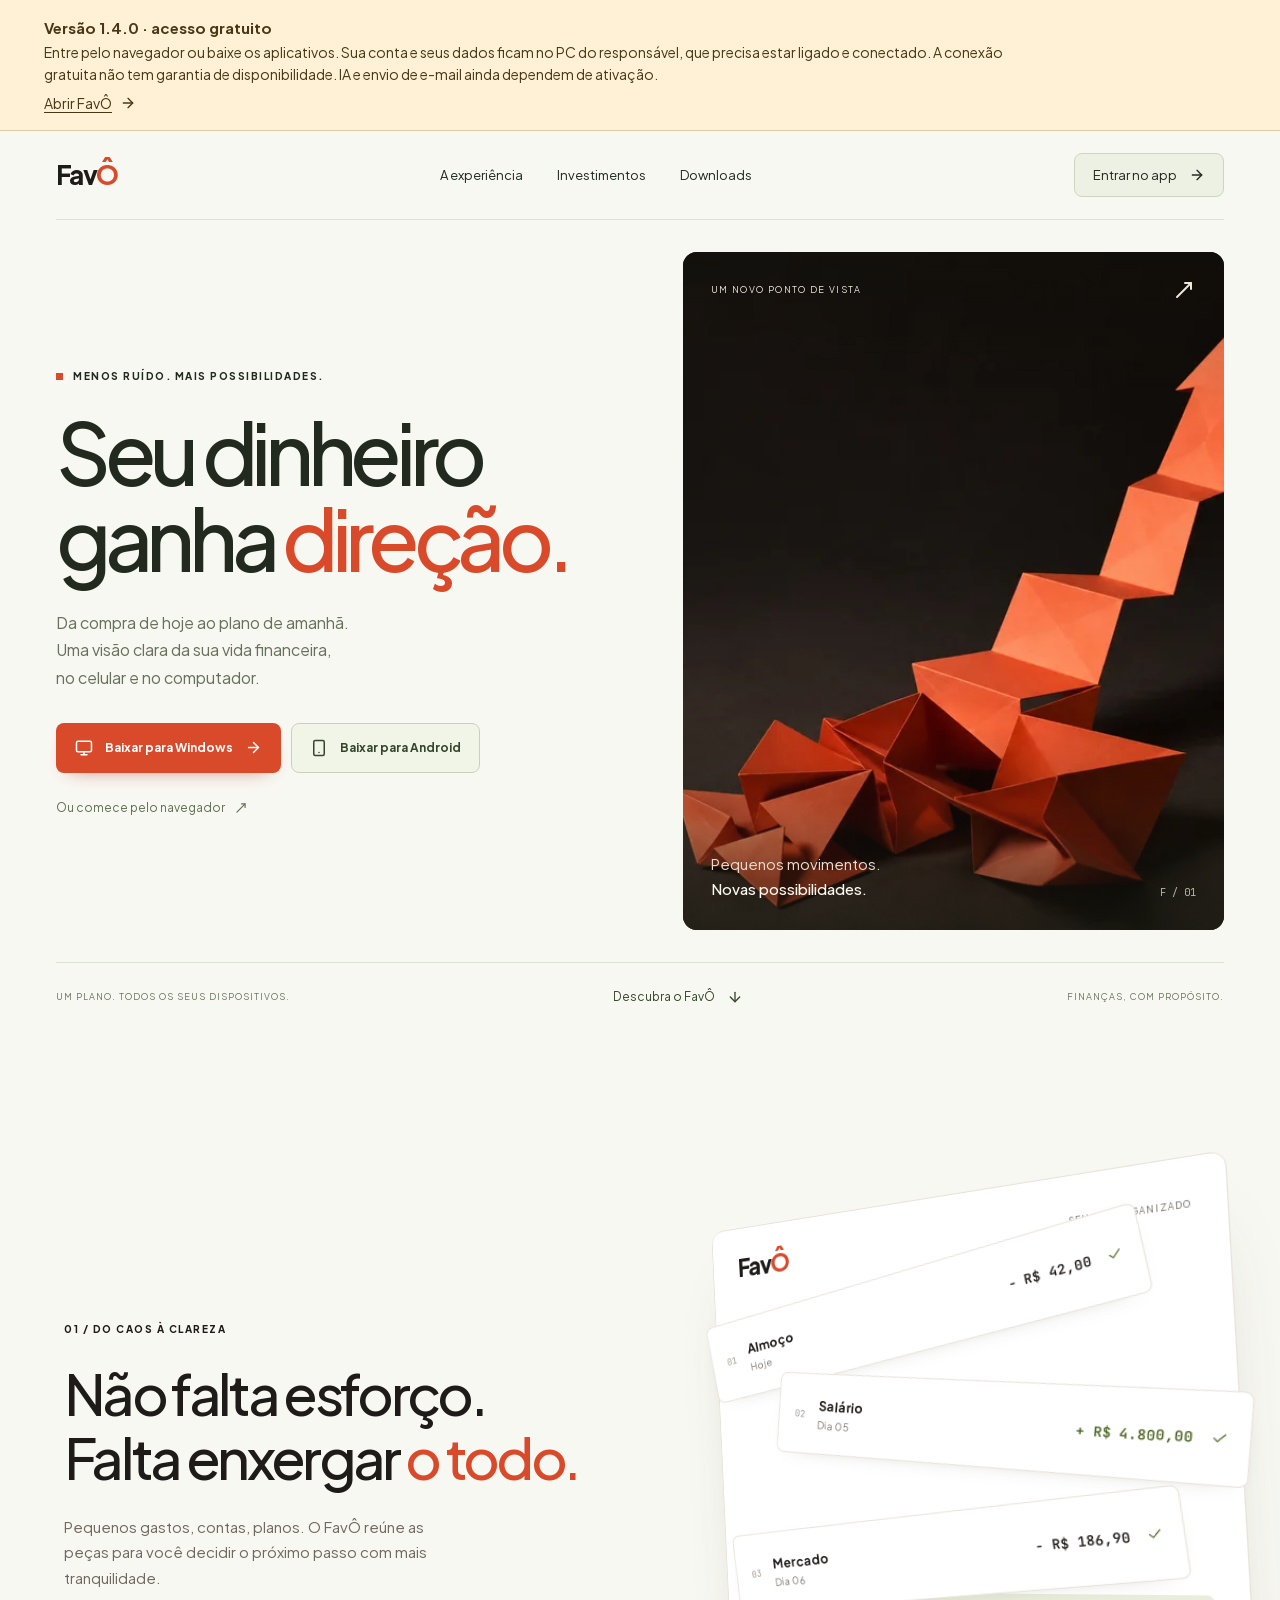
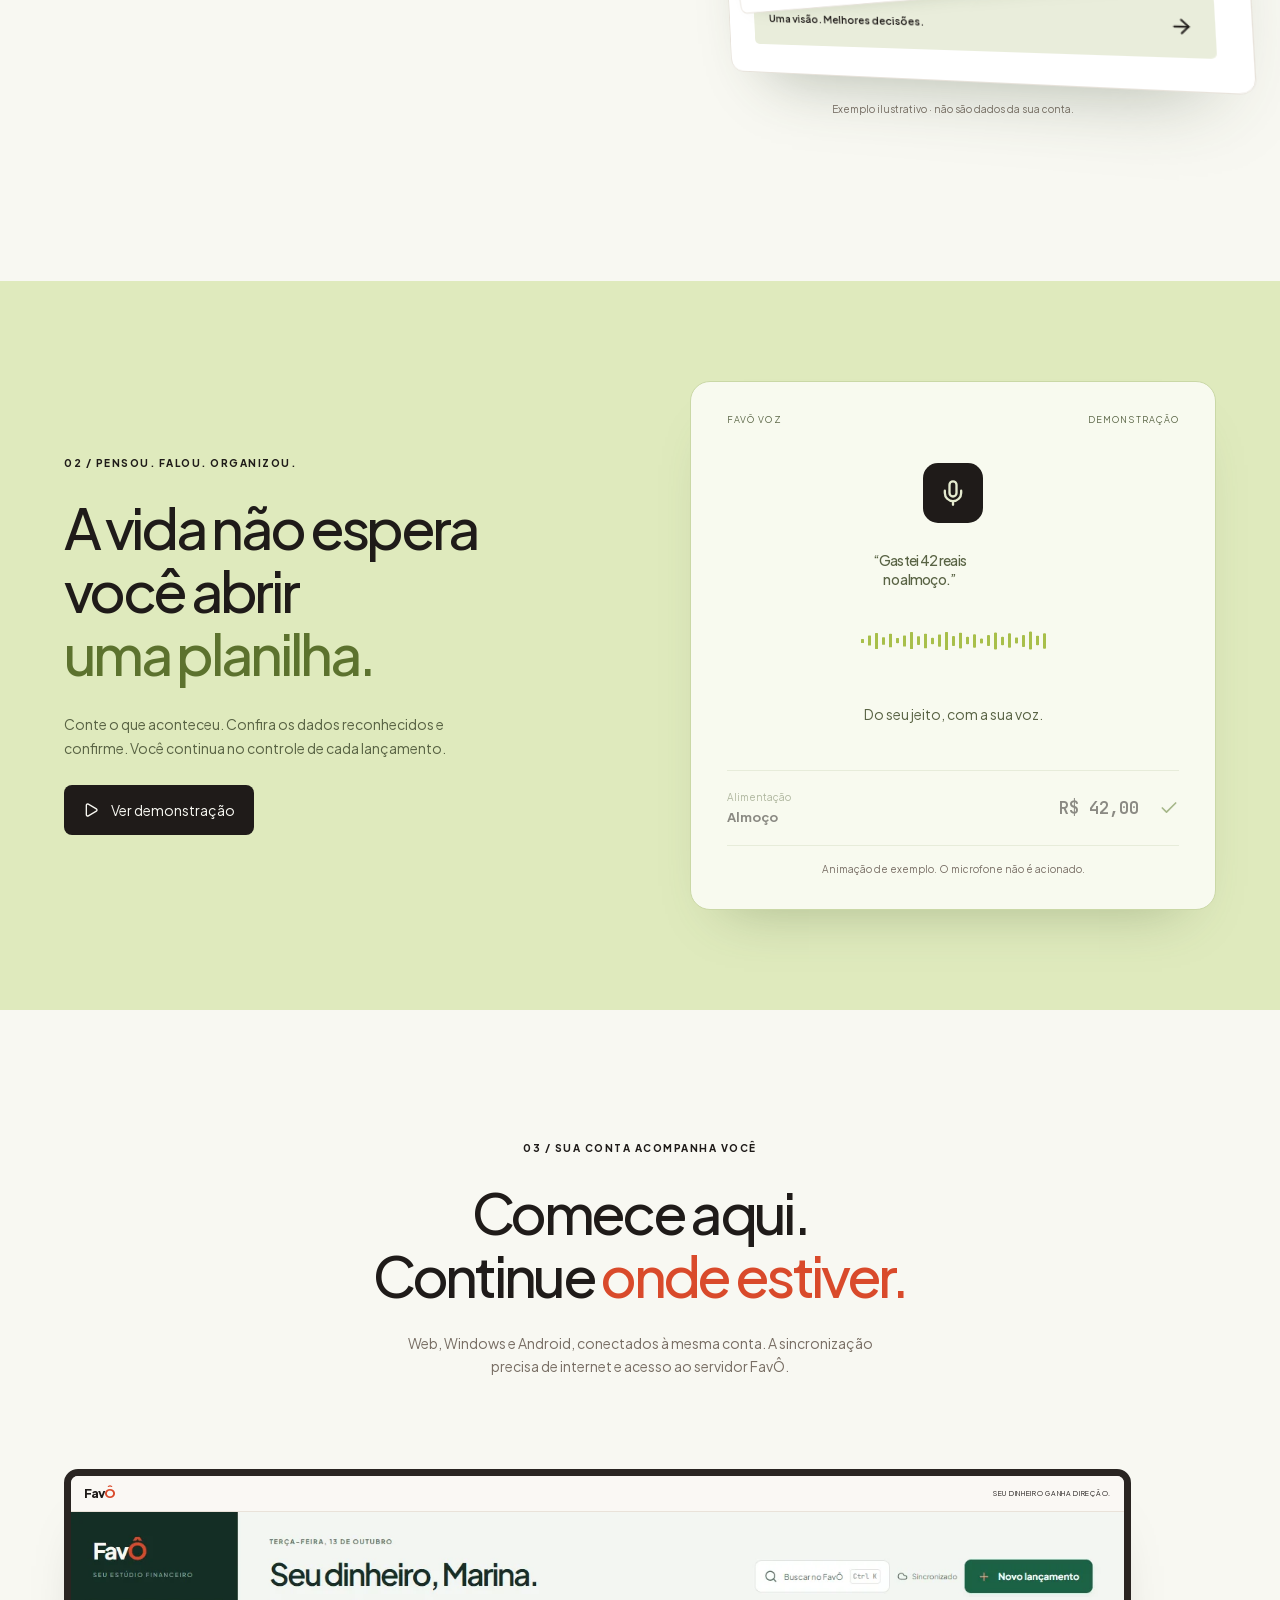
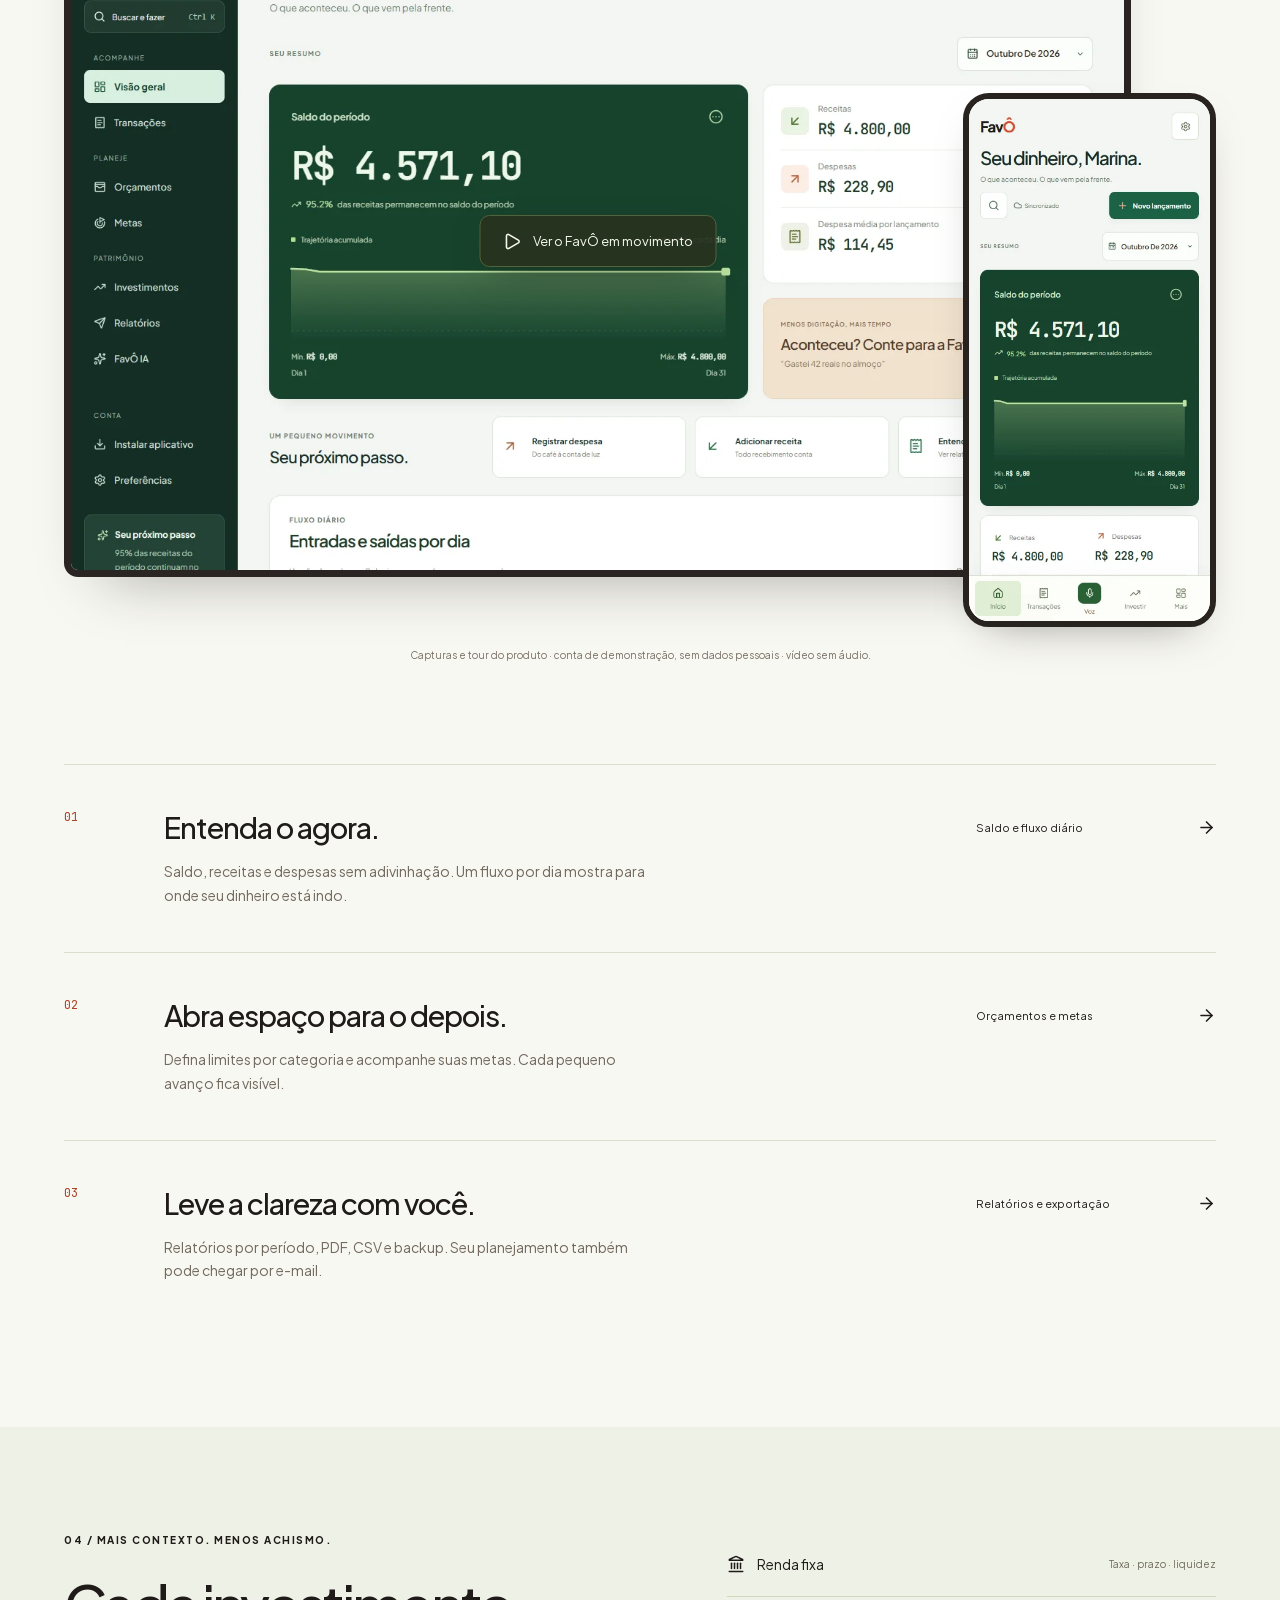
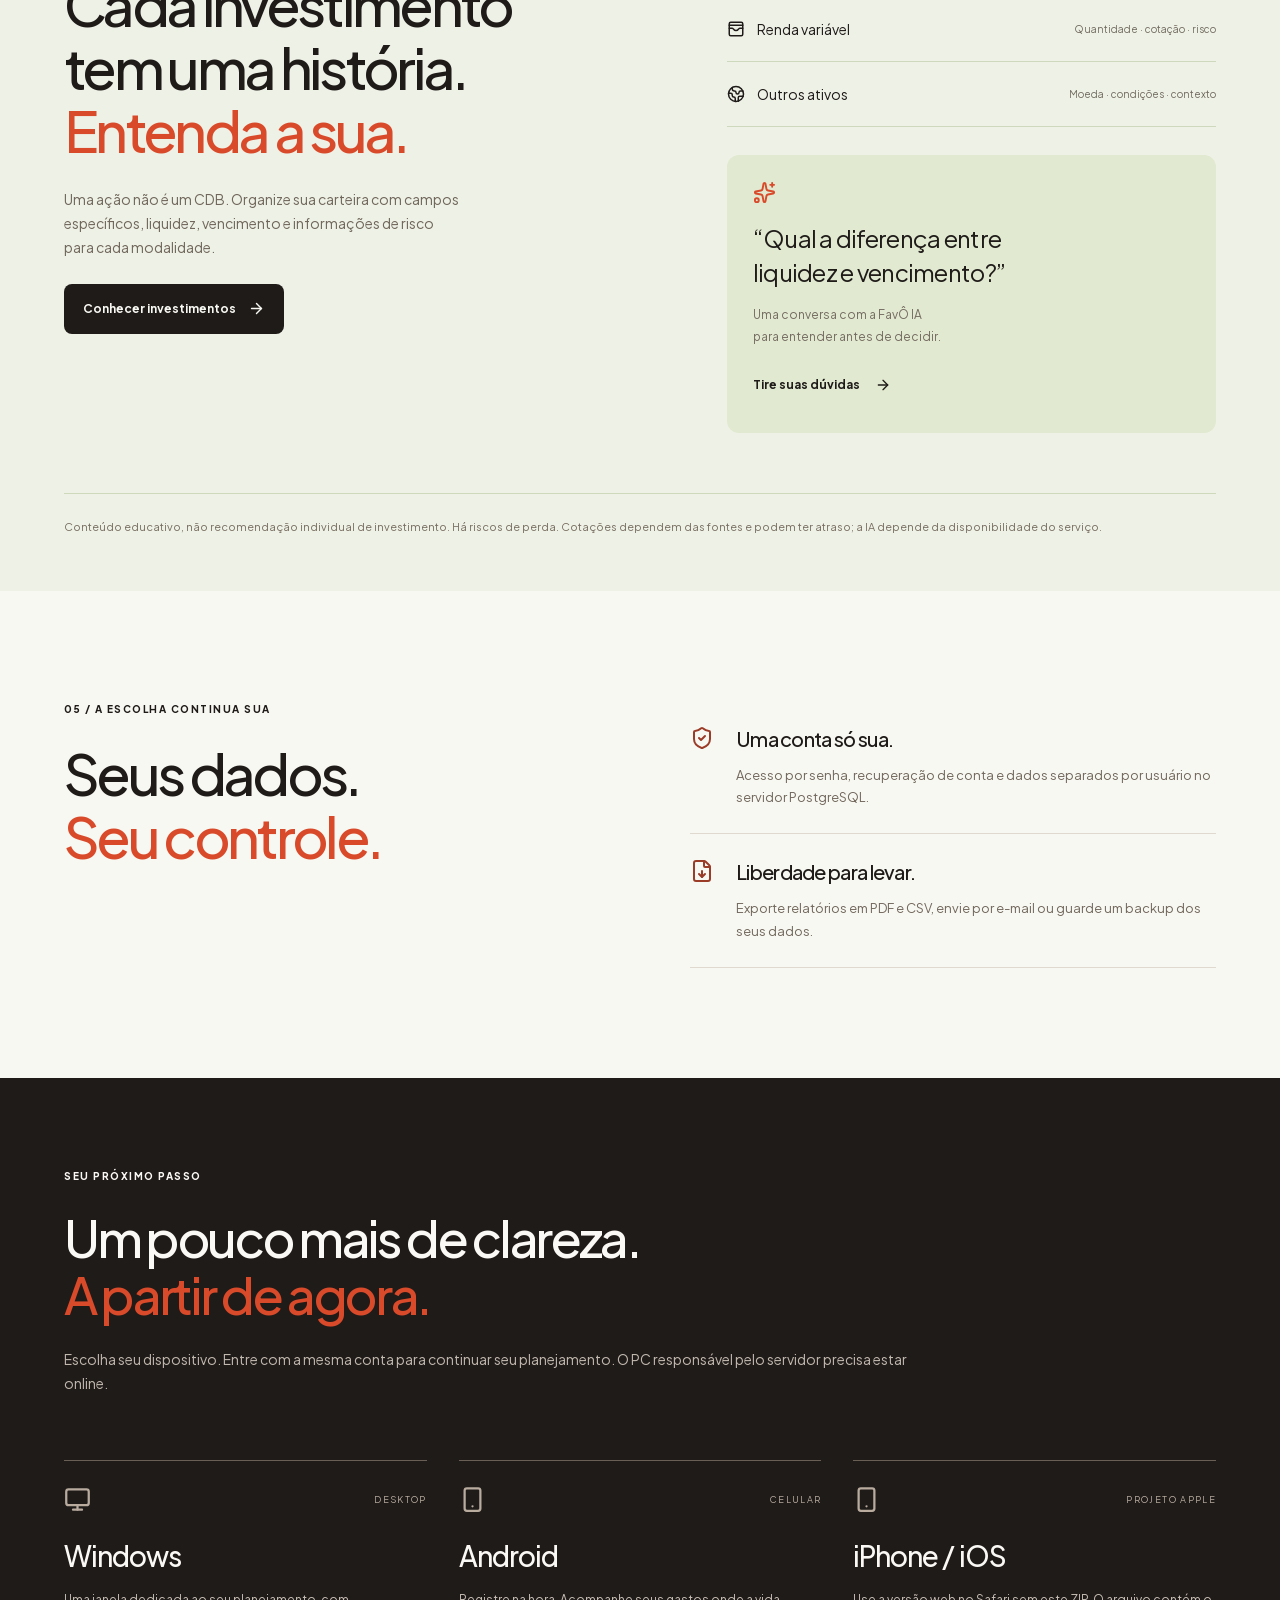
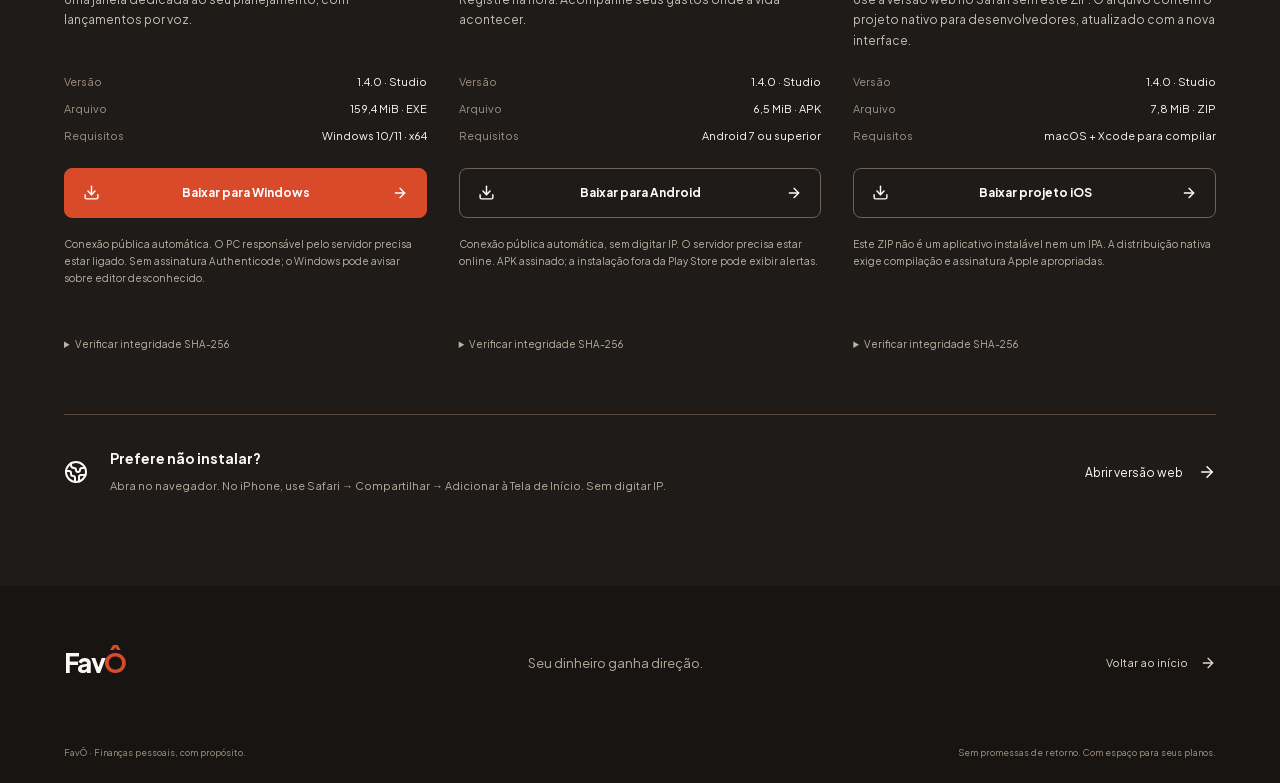
==== commit f2cfa385: "Publica Favo Studio 1.4.0 com nova interface e instaladores" ====
--- a/index.html
+++ b/index.html
@@ -8,9 +8,9 @@
   <title>FavÔ — Seu dinheiro ganha direção</title>
   <link rel="icon" href="./icon.svg" type="image/svg+xml">
   <link rel="canonical" href="https://deywysonc.github.io/favo-downloads/">
-  <script type="module" crossorigin src="./assets/main-C9hFU_Ql.js"></script>
+  <script type="module" crossorigin src="./assets/main-Be0i9Xk2.js"></script>
   <link rel="modulepreload" crossorigin href="./assets/modulepreload-polyfill-Dezn_h7o.js">
   <link rel="stylesheet" crossorigin href="./assets/main-GY9yurmL.css">
 </head>
-<body><div id="root"><main class="campaign"><aside class="publication-status" id="availability" aria-label="Disponibilidade do aplicativo"><strong>Versão <!-- -->1.3.1<!-- --> · acesso gratuito</strong><p>Entre pelo navegador ou baixe os aplicativos. Sua conta e seus dados ficam no PC do responsável, que precisa estar ligado e conectado. A conexão gratuita não tem garantia de disponibilidade. IA e envio de e-mail ainda dependem de ativação.</p><a href="./app.html">Abrir FavÔ <svg xmlns="http://www.w3.org/2000/svg" width="16" height="16" viewBox="0 0 24 24" fill="none" stroke="currentColor" stroke-width="2" stroke-linecap="round" stroke-linejoin="round" class="lucide lucide-arrow-right" aria-hidden="true"><path d="M5 12h14"></path><path d="m12 5 7 7-7 7"></path></svg></a></aside><div class="campaign-reading-progress" aria-hidden="true"></div><a href="#campaign-content" class="skip-link">Pular para o conteúdo</a><section class="campaign-hero" id="campaign-content"><nav class="campaign-nav" aria-label="Navegação pública"><a href="#campaign-content" aria-label="FavÔ, apresentação"><span class="favo-brand" aria-label="FavÔ" style="--brand-ink:#1F1B19;font-weight:750;letter-spacing:-.065em"><span aria-hidden="true">Fav<span class="favo-accent">Ô</span></span></span></a><div><a href="#experience">A experiência</a><a href="#invest">Investimentos</a><a href="#downloads">Downloads</a></div><a href="./app.html" class="campaign-nav-cta">Entrar no app <svg xmlns="http://www.w3.org/2000/svg" width="16" height="16" viewBox="0 0 24 24" fill="none" stroke="currentColor" stroke-width="2" stroke-linecap="round" stroke-linejoin="round" class="lucide lucide-arrow-right" aria-hidden="true"><path d="M5 12h14"></path><path d="m12 5 7 7-7 7"></path></svg></a></nav><div class="hero-visual"><picture class="campaign-art"><source srcSet="./campaign/direction-960.webp 960w, ./campaign/direction-1536.webp 1536w" sizes="(max-width: 767px) 100vw, 50vw" type="image/webp"/><img src="./campaign/direction-1536.webp" alt="Uma fita de papel coral sai de dobras dispersas e encontra uma direção." width="1536" height="1024" fetchPriority="high"/></picture><div class="hero-art-label"><span>UM NOVO PONTO DE VISTA</span><svg xmlns="http://www.w3.org/2000/svg" width="24" height="24" viewBox="0 0 24 24" fill="none" stroke="currentColor" stroke-width="2" stroke-linecap="round" stroke-linejoin="round" class="lucide lucide-move-up-right" aria-hidden="true"><path d="M13 5H19V11"></path><path d="M19 5L5 19"></path></svg></div><div class="hero-art-caption"><span>Pequenos movimentos.<br/><strong>Novas possibilidades.</strong></span><span class="hero-art-index">F / 01</span></div></div><div class="hero-editorial"><p class="campaign-kicker"><span></span> MENOS RUÍDO. MAIS POSSIBILIDADES.</p><h1>Seu dinheiro<br/>ganha <em>direção.</em></h1><p class="hero-description">Da compra de hoje ao plano de amanhã.<br/>Uma visão clara da sua vida financeira,<br class="desktop-break"/> no celular e no computador.</p><div class="campaign-actions"><a href="#downloads" class="campaign-button primary"><svg xmlns="http://www.w3.org/2000/svg" width="18" height="18" viewBox="0 0 24 24" fill="none" stroke="currentColor" stroke-width="2" stroke-linecap="round" stroke-linejoin="round" class="lucide lucide-monitor" aria-hidden="true"><rect width="20" height="14" x="2" y="3" rx="2"></rect><line x1="8" x2="16" y1="21" y2="21"></line><line x1="12" x2="12" y1="17" y2="21"></line></svg> Baixar para Windows <svg xmlns="http://www.w3.org/2000/svg" width="17" height="17" viewBox="0 0 24 24" fill="none" stroke="currentColor" stroke-width="2" stroke-linecap="round" stroke-linejoin="round" class="lucide lucide-arrow-right" aria-hidden="true"><path d="M5 12h14"></path><path d="m12 5 7 7-7 7"></path></svg></a><a href="#android" class="campaign-button secondary"><svg xmlns="http://www.w3.org/2000/svg" width="18" height="18" viewBox="0 0 24 24" fill="none" stroke="currentColor" stroke-width="2" stroke-linecap="round" stroke-linejoin="round" class="lucide lucide-smartphone" aria-hidden="true"><rect width="14" height="20" x="5" y="2" rx="2" ry="2"></rect><path d="M12 18h.01"></path></svg> Baixar para Android</a></div><a href="./app.html" class="hero-web-link">Ou comece pelo navegador <svg xmlns="http://www.w3.org/2000/svg" width="14" height="14" viewBox="0 0 24 24" fill="none" stroke="currentColor" stroke-width="2" stroke-linecap="round" stroke-linejoin="round" class="lucide lucide-move-up-right" aria-hidden="true"><path d="M13 5H19V11"></path><path d="M19 5L5 19"></path></svg></a></div><div class="hero-caption"><span>UM PLANO. TODOS OS SEUS DISPOSITIVOS.</span><a href="#experience">Descubra o FavÔ <svg xmlns="http://www.w3.org/2000/svg" width="16" height="16" viewBox="0 0 24 24" fill="none" stroke="currentColor" stroke-width="2" stroke-linecap="round" stroke-linejoin="round" class="lucide lucide-arrow-down" aria-hidden="true"><path d="M12 5v14"></path><path d="m19 12-7 7-7-7"></path></svg></a><span class="hero-edition">FINANÇAS, COM PROPÓSITO.</span></div></section><section class="campaign-story campaign-container" id="experience"><div class="story-intro" data-reveal="true"><p class="campaign-kicker">01 / DO CAOS À CLAREZA</p><h2>Não falta esforço.<br/>Falta enxergar <em>o todo.</em></h2><p>Pequenos gastos, contas, planos. O FavÔ reúne as peças para você decidir o próximo passo com mais tranquilidade.</p></div><div class="story-stage" aria-label="Demonstração de organização de lançamentos fictícios"><div class="story-ledger"><div class="story-ledger-header"><span class="favo-brand" aria-label="FavÔ" style="--brand-ink:#1F1B19;font-weight:750;letter-spacing:-.065em"><span aria-hidden="true">Fav<span class="favo-accent">Ô</span></span></span><span>SEU DIA, ORGANIZADO</span></div><div class="story-receipt receipt-0"><span class="receipt-number">0<!-- -->1</span><div><strong>Almoço</strong><small>Hoje</small></div><b class="">− R$ 42,00</b><svg xmlns="http://www.w3.org/2000/svg" width="16" height="16" viewBox="0 0 24 24" fill="none" stroke="currentColor" stroke-width="2" stroke-linecap="round" stroke-linejoin="round" class="lucide lucide-check" aria-hidden="true"><path d="M20 6 9 17l-5-5"></path></svg></div><div class="story-receipt receipt-1"><span class="receipt-number">0<!-- -->2</span><div><strong>Salário</strong><small>Dia 05</small></div><b class="positive">+ R$ 4.800,00</b><svg xmlns="http://www.w3.org/2000/svg" width="16" height="16" viewBox="0 0 24 24" fill="none" stroke="currentColor" stroke-width="2" stroke-linecap="round" stroke-linejoin="round" class="lucide lucide-check" aria-hidden="true"><path d="M20 6 9 17l-5-5"></path></svg></div><div class="story-receipt receipt-2"><span class="receipt-number">0<!-- -->3</span><div><strong>Mercado</strong><small>Dia 06</small></div><b class="">− R$ 186,90</b><svg xmlns="http://www.w3.org/2000/svg" width="16" height="16" viewBox="0 0 24 24" fill="none" stroke="currentColor" stroke-width="2" stroke-linecap="round" stroke-linejoin="round" class="lucide lucide-check" aria-hidden="true"><path d="M20 6 9 17l-5-5"></path></svg></div><div class="story-total"><span>Uma visão. Melhores decisões.</span><svg xmlns="http://www.w3.org/2000/svg" width="21" height="21" viewBox="0 0 24 24" fill="none" stroke="currentColor" stroke-width="2" stroke-linecap="round" stroke-linejoin="round" class="lucide lucide-arrow-right" aria-hidden="true"><path d="M5 12h14"></path><path d="m12 5 7 7-7 7"></path></svg></div></div><p class="demo-label">Exemplo ilustrativo · não são dados da sua conta.</p></div></section><section class="campaign-voice" id="voice"><div class="campaign-container voice-composition"><div data-reveal="true"><p class="campaign-kicker">02 / PENSOU. FALOU. ORGANIZOU.</p><h2>A vida não espera<br/>você abrir<br/><em>uma planilha.</em></h2><p>Conte o que aconteceu. Confira os dados reconhecidos e confirme. Você continua no controle de cada lançamento.</p><button class="campaign-button ink"><svg xmlns="http://www.w3.org/2000/svg" width="16" height="16" viewBox="0 0 24 24" fill="none" stroke="currentColor" stroke-width="2" stroke-linecap="round" stroke-linejoin="round" class="lucide lucide-play" aria-hidden="true"><path d="M5 5a2 2 0 0 1 3.008-1.728l11.997 6.998a2 2 0 0 1 .003 3.458l-12 7A2 2 0 0 1 5 19z"></path></svg> <!-- -->Ver demonstração</button></div><div class="voice-demo voice-demo-step-0" data-reveal="true"><div class="voice-demo-top"><span>FAVÔ VOZ</span><span>DEMONSTRAÇÃO</span></div><div class="voice-demo-icon"><svg xmlns="http://www.w3.org/2000/svg" width="28" height="28" viewBox="0 0 24 24" fill="none" stroke="currentColor" stroke-width="2" stroke-linecap="round" stroke-linejoin="round" class="lucide lucide-mic" aria-hidden="true"><path d="M12 19v3"></path><path d="M19 10v2a7 7 0 0 1-14 0v-2"></path><rect x="9" y="2" width="6" height="13" rx="3"></rect></svg></div><p class="voice-demo-quote">“Gastei 42 reais<br/>no almoço.”</p><div class="voice-demo-wave" aria-hidden="true"><i style="height:12px;animation-delay:0ms"></i><i style="height:29px;animation-delay:40ms"></i><i style="height:46px;animation-delay:80ms"></i><i style="height:22px;animation-delay:120ms"></i><i style="height:39px;animation-delay:160ms"></i><i style="height:15px;animation-delay:200ms"></i><i style="height:32px;animation-delay:240ms"></i><i style="height:49px;animation-delay:280ms"></i><i style="height:25px;animation-delay:320ms"></i><i style="height:42px;animation-delay:360ms"></i><i style="height:18px;animation-delay:400ms"></i><i style="height:35px;animation-delay:440ms"></i><i style="height:52px;animation-delay:480ms"></i><i style="height:28px;animation-delay:520ms"></i><i style="height:45px;animation-delay:560ms"></i><i style="height:21px;animation-delay:600ms"></i><i style="height:38px;animation-delay:640ms"></i><i style="height:14px;animation-delay:680ms"></i><i style="height:31px;animation-delay:720ms"></i><i style="height:48px;animation-delay:760ms"></i><i style="height:24px;animation-delay:800ms"></i><i style="height:41px;animation-delay:840ms"></i><i style="height:17px;animation-delay:880ms"></i><i style="height:34px;animation-delay:920ms"></i><i style="height:51px;animation-delay:960ms"></i><i style="height:27px;animation-delay:1000ms"></i><i style="height:44px;animation-delay:1040ms"></i></div><p class="voice-demo-status" role="status">Do seu jeito, com a sua voz.</p><div class="voice-demo-result"><div><small>Alimentação</small><strong>Almoço</strong></div><b>R$ 42,00</b><svg xmlns="http://www.w3.org/2000/svg" width="20" height="20" viewBox="0 0 24 24" fill="none" stroke="currentColor" stroke-width="2" stroke-linecap="round" stroke-linejoin="round" class="lucide lucide-check" aria-hidden="true"><path d="M20 6 9 17l-5-5"></path></svg></div><small class="demo-label">Animação de exemplo. O microfone não é acionado.</small></div></div></section><section class="campaign-devices campaign-container" id="devices"><div class="devices-heading" data-reveal="true"><p class="campaign-kicker">03 / SUA CONTA ACOMPANHA VOCÊ</p><h2>Comece aqui.<br/>Continue <em>onde estiver.</em></h2><p>Web, Windows e Android, conectados à mesma conta. A sincronização precisa de internet e acesso ao servidor FavÔ.</p></div><div class="device-composition " data-reveal="true"><div class="desktop-product"><div class="device-topline"><span class="favo-brand" aria-label="FavÔ" style="--brand-ink:#1F1B19;font-weight:750;letter-spacing:-.065em"><span aria-hidden="true">Fav<span class="favo-accent">Ô</span></span></span><span>SEU DINHEIRO GANHA DIREÇÃO.</span></div><div class="product-screen"><img src="./campaign/app-desktop.webp" alt="Tela real de visão geral do FavÔ no computador, com conta de demonstração." width="1440" height="900" loading="lazy"/><button class="product-play"><svg xmlns="http://www.w3.org/2000/svg" width="19" height="19" viewBox="0 0 24 24" fill="none" stroke="currentColor" stroke-width="2" stroke-linecap="round" stroke-linejoin="round" class="lucide lucide-play" aria-hidden="true"><path d="M5 5a2 2 0 0 1 3.008-1.728l11.997 6.998a2 2 0 0 1 .003 3.458l-12 7A2 2 0 0 1 5 19z"></path></svg> Ver o FavÔ em movimento</button></div></div><div class="mobile-product"><img src="./campaign/app-mobile.webp" alt="Tela real de visão geral do FavÔ no celular, com conta de demonstração." width="390" height="844" loading="lazy"/></div></div><p class="demo-label">Capturas e tour do produto · conta de demonstração, sem dados pessoais · vídeo sem áudio.</p></section><section class="campaign-features campaign-container" aria-label="Recursos de controle financeiro"><article class="feature-editorial" data-reveal="true"><span class="feature-number">01</span><div><h3>Entenda o agora.</h3><p>Saldo, receitas e despesas sem adivinhação. Um fluxo por dia mostra para onde seu dinheiro está indo.</p></div><span class="feature-tag">Saldo e fluxo diário<!-- --> <svg xmlns="http://www.w3.org/2000/svg" width="19" height="19" viewBox="0 0 24 24" fill="none" stroke="currentColor" stroke-width="2" stroke-linecap="round" stroke-linejoin="round" class="lucide lucide-arrow-right" aria-hidden="true"><path d="M5 12h14"></path><path d="m12 5 7 7-7 7"></path></svg></span></article><article class="feature-editorial" data-reveal="true"><span class="feature-number">02</span><div><h3>Abra espaço para o depois.</h3><p>Defina limites por categoria e acompanhe suas metas. Cada pequeno avanço fica visível.</p></div><span class="feature-tag">Orçamentos e metas<!-- --> <svg xmlns="http://www.w3.org/2000/svg" width="19" height="19" viewBox="0 0 24 24" fill="none" stroke="currentColor" stroke-width="2" stroke-linecap="round" stroke-linejoin="round" class="lucide lucide-arrow-right" aria-hidden="true"><path d="M5 12h14"></path><path d="m12 5 7 7-7 7"></path></svg></span></article><article class="feature-editorial" data-reveal="true"><span class="feature-number">03</span><div><h3>Leve a clareza com você.</h3><p>Relatórios por período, PDF, CSV e backup. Seu planejamento também pode chegar por e-mail.</p></div><span class="feature-tag">Relatórios e exportação<!-- --> <svg xmlns="http://www.w3.org/2000/svg" width="19" height="19" viewBox="0 0 24 24" fill="none" stroke="currentColor" stroke-width="2" stroke-linecap="round" stroke-linejoin="round" class="lucide lucide-arrow-right" aria-hidden="true"><path d="M5 12h14"></path><path d="m12 5 7 7-7 7"></path></svg></span></article></section><section class="campaign-invest" id="invest"><div class="campaign-container investment-composition"><div data-reveal="true"><p class="campaign-kicker">04 / MAIS CONTEXTO. MENOS ACHISMO.</p><h2>Cada investimento<br/>tem uma história.<br/><em>Entenda a sua.</em></h2><p>Uma ação não é um CDB. Organize sua carteira com campos específicos, liquidez, vencimento e informações de risco para cada modalidade.</p><a href="./app.html?screen=investimentos" class="campaign-button ink">Conhecer investimentos <svg xmlns="http://www.w3.org/2000/svg" width="17" height="17" viewBox="0 0 24 24" fill="none" stroke="currentColor" stroke-width="2" stroke-linecap="round" stroke-linejoin="round" class="lucide lucide-arrow-right" aria-hidden="true"><path d="M5 12h14"></path><path d="m12 5 7 7-7 7"></path></svg></a></div><div class="investment-editorial" data-reveal="true"><div class="investment-type-list"><span><svg xmlns="http://www.w3.org/2000/svg" width="18" height="18" viewBox="0 0 24 24" fill="none" stroke="currentColor" stroke-width="2" stroke-linecap="round" stroke-linejoin="round" class="lucide lucide-landmark" aria-hidden="true"><path d="M10 18v-7"></path><path d="M11.119 2.205a2 2 0 0 1 1.762 0l7.84 3.846A.5.5 0 0 1 20.5 7h-17a.5.5 0 0 1-.22-.949z"></path><path d="M14 18v-7"></path><path d="M18 18v-7"></path><path d="M3 22h18"></path><path d="M6 18v-7"></path></svg> Renda fixa <small>Taxa · prazo · liquidez</small></span><span><svg xmlns="http://www.w3.org/2000/svg" width="18" height="18" viewBox="0 0 24 24" fill="none" stroke="currentColor" stroke-width="2" stroke-linecap="round" stroke-linejoin="round" class="lucide lucide-wallet-cards" aria-hidden="true"><path d="M3 11h3.75a2 2 0 0 1 1.6.8l.45.6a4 4 0 0 0 6.4 0l.45-.6a2 2 0 0 1 1.6-.8H21"></path><path d="M3 7h18"></path><rect x="3" y="3" width="18" height="18" rx="2"></rect></svg> Renda variável <small>Quantidade · cotação · risco</small></span><span><svg xmlns="http://www.w3.org/2000/svg" width="18" height="18" viewBox="0 0 24 24" fill="none" stroke="currentColor" stroke-width="2" stroke-linecap="round" stroke-linejoin="round" class="lucide lucide-earth" aria-hidden="true"><path d="M21.54 15H17a2 2 0 0 0-2 2v4.54"></path><path d="M7 3.34V5a3 3 0 0 0 3 3a2 2 0 0 1 2 2c0 1.1.9 2 2 2a2 2 0 0 0 2-2c0-1.1.9-2 2-2h3.17"></path><path d="M11 21.95V18a2 2 0 0 0-2-2a2 2 0 0 1-2-2v-1a2 2 0 0 0-2-2H2.05"></path><circle cx="12" cy="12" r="10"></circle></svg> Outros ativos <small>Moeda · condições · contexto</small></span></div><div class="ai-editorial"><svg xmlns="http://www.w3.org/2000/svg" width="23" height="23" viewBox="0 0 24 24" fill="none" stroke="currentColor" stroke-width="2" stroke-linecap="round" stroke-linejoin="round" class="lucide lucide-sparkles" aria-hidden="true"><path d="M11.017 2.814a1 1 0 0 1 1.966 0l1.051 5.558a2 2 0 0 0 1.594 1.594l5.558 1.051a1 1 0 0 1 0 1.966l-5.558 1.051a2 2 0 0 0-1.594 1.594l-1.051 5.558a1 1 0 0 1-1.966 0l-1.051-5.558a2 2 0 0 0-1.594-1.594l-5.558-1.051a1 1 0 0 1 0-1.966l5.558-1.051a2 2 0 0 0 1.594-1.594z"></path><path d="M20 2v4"></path><path d="M22 4h-4"></path><circle cx="4" cy="20" r="2"></circle></svg><p>“Qual a diferença entre<br/>liquidez e vencimento?”</p><span>Uma conversa com a FavÔ IA<br/>para entender antes de decidir.</span><a href="./app.html?screen=assistente">Tire suas dúvidas <svg xmlns="http://www.w3.org/2000/svg" width="16" height="16" viewBox="0 0 24 24" fill="none" stroke="currentColor" stroke-width="2" stroke-linecap="round" stroke-linejoin="round" class="lucide lucide-arrow-right" aria-hidden="true"><path d="M5 12h14"></path><path d="m12 5 7 7-7 7"></path></svg></a></div></div><p class="investment-caution">Conteúdo educativo, não recomendação individual de investimento. Há riscos de perda. Cotações dependem das fontes e podem ter atraso; a IA depende da disponibilidade do serviço.</p></div></section><section class="campaign-control campaign-container" data-reveal="true"><div><p class="campaign-kicker">05 / A ESCOLHA CONTINUA SUA</p><h2>Seus dados.<br/><em>Seu controle.</em></h2></div><div class="control-points"><article><svg xmlns="http://www.w3.org/2000/svg" width="24" height="24" viewBox="0 0 24 24" fill="none" stroke="currentColor" stroke-width="2" stroke-linecap="round" stroke-linejoin="round" class="lucide lucide-shield-check" aria-hidden="true"><path d="M20 13c0 5-3.5 7.5-7.66 8.95a1 1 0 0 1-.67-.01C7.5 20.5 4 18 4 13V6a1 1 0 0 1 1-1c2 0 4.5-1.2 6.24-2.72a1.17 1.17 0 0 1 1.52 0C14.51 3.81 17 5 19 5a1 1 0 0 1 1 1z"></path><path d="m9 12 2 2 4-4"></path></svg><div><h3>Uma conta só sua.</h3><p>Acesso por senha, recuperação de conta e dados separados por usuário no servidor PostgreSQL.</p></div></article><article><svg xmlns="http://www.w3.org/2000/svg" width="24" height="24" viewBox="0 0 24 24" fill="none" stroke="currentColor" stroke-width="2" stroke-linecap="round" stroke-linejoin="round" class="lucide lucide-file-down" aria-hidden="true"><path d="M6 22a2 2 0 0 1-2-2V4a2 2 0 0 1 2-2h8a2.4 2.4 0 0 1 1.704.706l3.588 3.588A2.4 2.4 0 0 1 20 8v12a2 2 0 0 1-2 2z"></path><path d="M14 2v5a1 1 0 0 0 1 1h5"></path><path d="M12 18v-6"></path><path d="m9 15 3 3 3-3"></path></svg><div><h3>Liberdade para levar.</h3><p>Exporte relatórios em PDF e CSV, envie por e-mail ou guarde um backup dos seus dados.</p></div></article></div></section><section class="campaign-downloads" id="downloads"><div class="campaign-container"><div class="downloads-heading" data-reveal="true"><p class="campaign-kicker">SEU PRÓXIMO PASSO</p><h2>Um pouco mais de clareza.<br/><em>A partir de agora.</em></h2><p>Escolha seu dispositivo. Entre com a mesma conta para continuar seu planejamento. O PC responsável pelo servidor precisa estar online.</p></div><div class="release-grid"><article class="release-item" id="windows"><div class="release-heading"><svg xmlns="http://www.w3.org/2000/svg" width="27" height="27" viewBox="0 0 24 24" fill="none" stroke="currentColor" stroke-width="2" stroke-linecap="round" stroke-linejoin="round" class="lucide lucide-monitor" aria-hidden="true"><rect width="20" height="14" x="2" y="3" rx="2"></rect><line x1="8" x2="16" y1="21" y2="21"></line><line x1="12" x2="12" y1="17" y2="21"></line></svg><span>DESKTOP</span></div><h3>Windows</h3><p>Uma janela dedicada ao seu planejamento, com lançamentos por voz.</p><dl><div><dt>Versão</dt><dd>1.3.1 · prévia</dd></div><div><dt>Arquivo</dt><dd>159,4 MiB · EXE</dd></div><div><dt>Requisitos</dt><dd>Windows 10/11 · x64</dd></div></dl><a href="https://github.com/deywysonc/favo-downloads/releases/download/v1.3.1-preview/FavO-Windows-1.3.1.exe" class="campaign-button"><svg xmlns="http://www.w3.org/2000/svg" width="17" height="17" viewBox="0 0 24 24" fill="none" stroke="currentColor" stroke-width="2" stroke-linecap="round" stroke-linejoin="round" class="lucide lucide-download" aria-hidden="true"><path d="M12 15V3"></path><path d="M21 15v4a2 2 0 0 1-2 2H5a2 2 0 0 1-2-2v-4"></path><path d="m7 10 5 5 5-5"></path></svg> <!-- -->Baixar para Windows<svg xmlns="http://www.w3.org/2000/svg" width="16" height="16" viewBox="0 0 24 24" fill="none" stroke="currentColor" stroke-width="2" stroke-linecap="round" stroke-linejoin="round" class="lucide lucide-arrow-right" aria-hidden="true"><path d="M5 12h14"></path><path d="m12 5 7 7-7 7"></path></svg></a><p class="release-warning">Conexão pública automática. O PC responsável pelo servidor precisa estar ligado. Sem assinatura Authenticode; o Windows pode avisar sobre editor desconhecido.</p><details><summary>Verificar integridade SHA-256</summary><code>45a20bbca5b45fc2c2b31adaf0b782f8802a8451d9e3fd7742de79bffe1c39f8</code></details></article><article class="release-item" id="android"><div class="release-heading"><svg xmlns="http://www.w3.org/2000/svg" width="27" height="27" viewBox="0 0 24 24" fill="none" stroke="currentColor" stroke-width="2" stroke-linecap="round" stroke-linejoin="round" class="lucide lucide-smartphone" aria-hidden="true"><rect width="14" height="20" x="5" y="2" rx="2" ry="2"></rect><path d="M12 18h.01"></path></svg><span>CELULAR</span></div><h3>Android</h3><p>Registre na hora. Acompanhe seus gastos onde a vida acontecer.</p><dl><div><dt>Versão</dt><dd>1.3.1 · prévia</dd></div><div><dt>Arquivo</dt><dd>6,6 MiB · APK</dd></div><div><dt>Requisitos</dt><dd>Android 7 ou superior</dd></div></dl><a href="https://github.com/deywysonc/favo-downloads/releases/download/v1.3.1-preview/FavO-Android-1.3.1.apk" class="campaign-button"><svg xmlns="http://www.w3.org/2000/svg" width="17" height="17" viewBox="0 0 24 24" fill="none" stroke="currentColor" stroke-width="2" stroke-linecap="round" stroke-linejoin="round" class="lucide lucide-download" aria-hidden="true"><path d="M12 15V3"></path><path d="M21 15v4a2 2 0 0 1-2 2H5a2 2 0 0 1-2-2v-4"></path><path d="m7 10 5 5 5-5"></path></svg> <!-- -->Baixar para Android<svg xmlns="http://www.w3.org/2000/svg" width="16" height="16" viewBox="0 0 24 24" fill="none" stroke="currentColor" stroke-width="2" stroke-linecap="round" stroke-linejoin="round" class="lucide lucide-arrow-right" aria-hidden="true"><path d="M5 12h14"></path><path d="m12 5 7 7-7 7"></path></svg></a><p class="release-warning">Conexão pública automática, sem digitar IP. O servidor precisa estar online. APK assinado; a instalação fora da Play Store pode exibir alertas.</p><details><summary>Verificar integridade SHA-256</summary><code>6e3c94c3faaf0fa21228eaba4fd564d6b223cc0857ced14e18f8f81229cd97b0</code></details></article><article class="release-item" id="ios"><div class="release-heading"><svg xmlns="http://www.w3.org/2000/svg" width="27" height="27" viewBox="0 0 24 24" fill="none" stroke="currentColor" stroke-width="2" stroke-linecap="round" stroke-linejoin="round" class="lucide lucide-smartphone" aria-hidden="true"><rect width="14" height="20" x="5" y="2" rx="2" ry="2"></rect><path d="M12 18h.01"></path></svg><span>PROJETO APPLE</span></div><h3>iPhone / iOS</h3><p>Use a versão web no Safari sem este ZIP. O arquivo contém o projeto nativo para desenvolvedores, atualizado com a nova interface.</p><dl><div><dt>Versão</dt><dd>1.3.1 · prévia</dd></div><div><dt>Arquivo</dt><dd>7,8 MiB · ZIP</dd></div><div><dt>Requisitos</dt><dd>macOS + Xcode para compilar</dd></div></dl><a href="https://github.com/deywysonc/favo-downloads/releases/download/v1.3.1-preview/FavO-iOS-Xcode-1.3.1.zip" class="campaign-button"><svg xmlns="http://www.w3.org/2000/svg" width="17" height="17" viewBox="0 0 24 24" fill="none" stroke="currentColor" stroke-width="2" stroke-linecap="round" stroke-linejoin="round" class="lucide lucide-download" aria-hidden="true"><path d="M12 15V3"></path><path d="M21 15v4a2 2 0 0 1-2 2H5a2 2 0 0 1-2-2v-4"></path><path d="m7 10 5 5 5-5"></path></svg> <!-- -->Baixar projeto iOS<svg xmlns="http://www.w3.org/2000/svg" width="16" height="16" viewBox="0 0 24 24" fill="none" stroke="currentColor" stroke-width="2" stroke-linecap="round" stroke-linejoin="round" class="lucide lucide-arrow-right" aria-hidden="true"><path d="M5 12h14"></path><path d="m12 5 7 7-7 7"></path></svg></a><p class="release-warning">Este ZIP não é um aplicativo instalável nem um IPA. A distribuição nativa exige compilação e assinatura Apple apropriadas.</p><details><summary>Verificar integridade SHA-256</summary><code>73d1bea6e6730a34e217b94aca9005a6b771b5b8e9ecc44b9bb215fbb79b45bc</code></details></article></div><div class="web-release"><svg xmlns="http://www.w3.org/2000/svg" width="24" height="24" viewBox="0 0 24 24" fill="none" stroke="currentColor" stroke-width="2" stroke-linecap="round" stroke-linejoin="round" class="lucide lucide-earth" aria-hidden="true"><path d="M21.54 15H17a2 2 0 0 0-2 2v4.54"></path><path d="M7 3.34V5a3 3 0 0 0 3 3a2 2 0 0 1 2 2c0 1.1.9 2 2 2a2 2 0 0 0 2-2c0-1.1.9-2 2-2h3.17"></path><path d="M11 21.95V18a2 2 0 0 0-2-2a2 2 0 0 1-2-2v-1a2 2 0 0 0-2-2H2.05"></path><circle cx="12" cy="12" r="10"></circle></svg><div><strong>Prefere não instalar?</strong><span>Abra no navegador. No iPhone, use Safari → Compartilhar → Adicionar à Tela de Início. Sem digitar IP.</span></div><a href="./app.html">Abrir versão web <svg xmlns="http://www.w3.org/2000/svg" width="18" height="18" viewBox="0 0 24 24" fill="none" stroke="currentColor" stroke-width="2" stroke-linecap="round" stroke-linejoin="round" class="lucide lucide-arrow-right" aria-hidden="true"><path d="M5 12h14"></path><path d="m12 5 7 7-7 7"></path></svg></a></div></div></section><footer class="campaign-footer"><div class="campaign-container"><span class="favo-brand" aria-label="FavÔ" style="--brand-ink:#FBF9F5;font-weight:750;letter-spacing:-.065em"><span aria-hidden="true">Fav<span class="favo-accent">Ô</span></span></span><p>Seu dinheiro ganha direção.</p><a href="#campaign-content">Voltar ao início <svg xmlns="http://www.w3.org/2000/svg" width="16" height="16" viewBox="0 0 24 24" fill="none" stroke="currentColor" stroke-width="2" stroke-linecap="round" stroke-linejoin="round" class="lucide lucide-arrow-right" aria-hidden="true"><path d="M5 12h14"></path><path d="m12 5 7 7-7 7"></path></svg></a></div><div class="campaign-container footer-fineprint"><span>FavÔ · Finanças pessoais, com propósito.</span><span>Sem promessas de retorno. Com espaço para seus planos.</span></div></footer></main></div></body>
+<body><div id="root"><main class="campaign"><aside class="publication-status" id="availability" aria-label="Disponibilidade do aplicativo"><strong>Versão <!-- -->1.4.0<!-- --> · acesso gratuito</strong><p>Entre pelo navegador ou baixe os aplicativos. Sua conta e seus dados ficam no PC do responsável, que precisa estar ligado e conectado. A conexão gratuita não tem garantia de disponibilidade. IA e envio de e-mail ainda dependem de ativação.</p><a href="./app.html">Abrir FavÔ <svg xmlns="http://www.w3.org/2000/svg" width="16" height="16" viewBox="0 0 24 24" fill="none" stroke="currentColor" stroke-width="2" stroke-linecap="round" stroke-linejoin="round" class="lucide lucide-arrow-right" aria-hidden="true"><path d="M5 12h14"></path><path d="m12 5 7 7-7 7"></path></svg></a></aside><div class="campaign-reading-progress" aria-hidden="true"></div><a href="#campaign-content" class="skip-link">Pular para o conteúdo</a><section class="campaign-hero" id="campaign-content"><nav class="campaign-nav" aria-label="Navegação pública"><a href="#campaign-content" aria-label="FavÔ, apresentação"><span class="favo-brand" aria-label="FavÔ" style="--brand-ink:#1F1B19;font-weight:750;letter-spacing:-.065em"><span aria-hidden="true">Fav<span class="favo-accent">Ô</span></span></span></a><div><a href="#experience">A experiência</a><a href="#invest">Investimentos</a><a href="#downloads">Downloads</a></div><a href="./app.html" class="campaign-nav-cta">Entrar no app <svg xmlns="http://www.w3.org/2000/svg" width="16" height="16" viewBox="0 0 24 24" fill="none" stroke="currentColor" stroke-width="2" stroke-linecap="round" stroke-linejoin="round" class="lucide lucide-arrow-right" aria-hidden="true"><path d="M5 12h14"></path><path d="m12 5 7 7-7 7"></path></svg></a></nav><div class="hero-visual"><picture class="campaign-art"><source srcSet="./campaign/direction-960.webp 960w, ./campaign/direction-1536.webp 1536w" sizes="(max-width: 767px) 100vw, 50vw" type="image/webp"/><img src="./campaign/direction-1536.webp" alt="Uma fita de papel coral sai de dobras dispersas e encontra uma direção." width="1536" height="1024" fetchPriority="high"/></picture><div class="hero-art-label"><span>UM NOVO PONTO DE VISTA</span><svg xmlns="http://www.w3.org/2000/svg" width="24" height="24" viewBox="0 0 24 24" fill="none" stroke="currentColor" stroke-width="2" stroke-linecap="round" stroke-linejoin="round" class="lucide lucide-move-up-right" aria-hidden="true"><path d="M13 5H19V11"></path><path d="M19 5L5 19"></path></svg></div><div class="hero-art-caption"><span>Pequenos movimentos.<br/><strong>Novas possibilidades.</strong></span><span class="hero-art-index">F / 01</span></div></div><div class="hero-editorial"><p class="campaign-kicker"><span></span> MENOS RUÍDO. MAIS POSSIBILIDADES.</p><h1>Seu dinheiro<br/>ganha <em>direção.</em></h1><p class="hero-description">Da compra de hoje ao plano de amanhã.<br/>Uma visão clara da sua vida financeira,<br class="desktop-break"/> no celular e no computador.</p><div class="campaign-actions"><a href="#downloads" class="campaign-button primary"><svg xmlns="http://www.w3.org/2000/svg" width="18" height="18" viewBox="0 0 24 24" fill="none" stroke="currentColor" stroke-width="2" stroke-linecap="round" stroke-linejoin="round" class="lucide lucide-monitor" aria-hidden="true"><rect width="20" height="14" x="2" y="3" rx="2"></rect><line x1="8" x2="16" y1="21" y2="21"></line><line x1="12" x2="12" y1="17" y2="21"></line></svg> Baixar para Windows <svg xmlns="http://www.w3.org/2000/svg" width="17" height="17" viewBox="0 0 24 24" fill="none" stroke="currentColor" stroke-width="2" stroke-linecap="round" stroke-linejoin="round" class="lucide lucide-arrow-right" aria-hidden="true"><path d="M5 12h14"></path><path d="m12 5 7 7-7 7"></path></svg></a><a href="#android" class="campaign-button secondary"><svg xmlns="http://www.w3.org/2000/svg" width="18" height="18" viewBox="0 0 24 24" fill="none" stroke="currentColor" stroke-width="2" stroke-linecap="round" stroke-linejoin="round" class="lucide lucide-smartphone" aria-hidden="true"><rect width="14" height="20" x="5" y="2" rx="2" ry="2"></rect><path d="M12 18h.01"></path></svg> Baixar para Android</a></div><a href="./app.html" class="hero-web-link">Ou comece pelo navegador <svg xmlns="http://www.w3.org/2000/svg" width="14" height="14" viewBox="0 0 24 24" fill="none" stroke="currentColor" stroke-width="2" stroke-linecap="round" stroke-linejoin="round" class="lucide lucide-move-up-right" aria-hidden="true"><path d="M13 5H19V11"></path><path d="M19 5L5 19"></path></svg></a></div><div class="hero-caption"><span>UM PLANO. TODOS OS SEUS DISPOSITIVOS.</span><a href="#experience">Descubra o FavÔ <svg xmlns="http://www.w3.org/2000/svg" width="16" height="16" viewBox="0 0 24 24" fill="none" stroke="currentColor" stroke-width="2" stroke-linecap="round" stroke-linejoin="round" class="lucide lucide-arrow-down" aria-hidden="true"><path d="M12 5v14"></path><path d="m19 12-7 7-7-7"></path></svg></a><span class="hero-edition">FINANÇAS, COM PROPÓSITO.</span></div></section><section class="campaign-story campaign-container" id="experience"><div class="story-intro" data-reveal="true"><p class="campaign-kicker">01 / DO CAOS À CLAREZA</p><h2>Não falta esforço.<br/>Falta enxergar <em>o todo.</em></h2><p>Pequenos gastos, contas, planos. O FavÔ reúne as peças para você decidir o próximo passo com mais tranquilidade.</p></div><div class="story-stage" aria-label="Demonstração de organização de lançamentos fictícios"><div class="story-ledger"><div class="story-ledger-header"><span class="favo-brand" aria-label="FavÔ" style="--brand-ink:#1F1B19;font-weight:750;letter-spacing:-.065em"><span aria-hidden="true">Fav<span class="favo-accent">Ô</span></span></span><span>SEU DIA, ORGANIZADO</span></div><div class="story-receipt receipt-0"><span class="receipt-number">0<!-- -->1</span><div><strong>Almoço</strong><small>Hoje</small></div><b class="">− R$ 42,00</b><svg xmlns="http://www.w3.org/2000/svg" width="16" height="16" viewBox="0 0 24 24" fill="none" stroke="currentColor" stroke-width="2" stroke-linecap="round" stroke-linejoin="round" class="lucide lucide-check" aria-hidden="true"><path d="M20 6 9 17l-5-5"></path></svg></div><div class="story-receipt receipt-1"><span class="receipt-number">0<!-- -->2</span><div><strong>Salário</strong><small>Dia 05</small></div><b class="positive">+ R$ 4.800,00</b><svg xmlns="http://www.w3.org/2000/svg" width="16" height="16" viewBox="0 0 24 24" fill="none" stroke="currentColor" stroke-width="2" stroke-linecap="round" stroke-linejoin="round" class="lucide lucide-check" aria-hidden="true"><path d="M20 6 9 17l-5-5"></path></svg></div><div class="story-receipt receipt-2"><span class="receipt-number">0<!-- -->3</span><div><strong>Mercado</strong><small>Dia 06</small></div><b class="">− R$ 186,90</b><svg xmlns="http://www.w3.org/2000/svg" width="16" height="16" viewBox="0 0 24 24" fill="none" stroke="currentColor" stroke-width="2" stroke-linecap="round" stroke-linejoin="round" class="lucide lucide-check" aria-hidden="true"><path d="M20 6 9 17l-5-5"></path></svg></div><div class="story-total"><span>Uma visão. Melhores decisões.</span><svg xmlns="http://www.w3.org/2000/svg" width="21" height="21" viewBox="0 0 24 24" fill="none" stroke="currentColor" stroke-width="2" stroke-linecap="round" stroke-linejoin="round" class="lucide lucide-arrow-right" aria-hidden="true"><path d="M5 12h14"></path><path d="m12 5 7 7-7 7"></path></svg></div></div><p class="demo-label">Exemplo ilustrativo · não são dados da sua conta.</p></div></section><section class="campaign-voice" id="voice"><div class="campaign-container voice-composition"><div data-reveal="true"><p class="campaign-kicker">02 / PENSOU. FALOU. ORGANIZOU.</p><h2>A vida não espera<br/>você abrir<br/><em>uma planilha.</em></h2><p>Conte o que aconteceu. Confira os dados reconhecidos e confirme. Você continua no controle de cada lançamento.</p><button class="campaign-button ink"><svg xmlns="http://www.w3.org/2000/svg" width="16" height="16" viewBox="0 0 24 24" fill="none" stroke="currentColor" stroke-width="2" stroke-linecap="round" stroke-linejoin="round" class="lucide lucide-play" aria-hidden="true"><path d="M5 5a2 2 0 0 1 3.008-1.728l11.997 6.998a2 2 0 0 1 .003 3.458l-12 7A2 2 0 0 1 5 19z"></path></svg> <!-- -->Ver demonstração</button></div><div class="voice-demo voice-demo-step-0" data-reveal="true"><div class="voice-demo-top"><span>FAVÔ VOZ</span><span>DEMONSTRAÇÃO</span></div><div class="voice-demo-icon"><svg xmlns="http://www.w3.org/2000/svg" width="28" height="28" viewBox="0 0 24 24" fill="none" stroke="currentColor" stroke-width="2" stroke-linecap="round" stroke-linejoin="round" class="lucide lucide-mic" aria-hidden="true"><path d="M12 19v3"></path><path d="M19 10v2a7 7 0 0 1-14 0v-2"></path><rect x="9" y="2" width="6" height="13" rx="3"></rect></svg></div><p class="voice-demo-quote">“Gastei 42 reais<br/>no almoço.”</p><div class="voice-demo-wave" aria-hidden="true"><i style="height:12px;animation-delay:0ms"></i><i style="height:29px;animation-delay:40ms"></i><i style="height:46px;animation-delay:80ms"></i><i style="height:22px;animation-delay:120ms"></i><i style="height:39px;animation-delay:160ms"></i><i style="height:15px;animation-delay:200ms"></i><i style="height:32px;animation-delay:240ms"></i><i style="height:49px;animation-delay:280ms"></i><i style="height:25px;animation-delay:320ms"></i><i style="height:42px;animation-delay:360ms"></i><i style="height:18px;animation-delay:400ms"></i><i style="height:35px;animation-delay:440ms"></i><i style="height:52px;animation-delay:480ms"></i><i style="height:28px;animation-delay:520ms"></i><i style="height:45px;animation-delay:560ms"></i><i style="height:21px;animation-delay:600ms"></i><i style="height:38px;animation-delay:640ms"></i><i style="height:14px;animation-delay:680ms"></i><i style="height:31px;animation-delay:720ms"></i><i style="height:48px;animation-delay:760ms"></i><i style="height:24px;animation-delay:800ms"></i><i style="height:41px;animation-delay:840ms"></i><i style="height:17px;animation-delay:880ms"></i><i style="height:34px;animation-delay:920ms"></i><i style="height:51px;animation-delay:960ms"></i><i style="height:27px;animation-delay:1000ms"></i><i style="height:44px;animation-delay:1040ms"></i></div><p class="voice-demo-status" role="status">Do seu jeito, com a sua voz.</p><div class="voice-demo-result"><div><small>Alimentação</small><strong>Almoço</strong></div><b>R$ 42,00</b><svg xmlns="http://www.w3.org/2000/svg" width="20" height="20" viewBox="0 0 24 24" fill="none" stroke="currentColor" stroke-width="2" stroke-linecap="round" stroke-linejoin="round" class="lucide lucide-check" aria-hidden="true"><path d="M20 6 9 17l-5-5"></path></svg></div><small class="demo-label">Animação de exemplo. O microfone não é acionado.</small></div></div></section><section class="campaign-devices campaign-container" id="devices"><div class="devices-heading" data-reveal="true"><p class="campaign-kicker">03 / SUA CONTA ACOMPANHA VOCÊ</p><h2>Comece aqui.<br/>Continue <em>onde estiver.</em></h2><p>Web, Windows e Android, conectados à mesma conta. A sincronização precisa de internet e acesso ao servidor FavÔ.</p></div><div class="device-composition " data-reveal="true"><div class="desktop-product"><div class="device-topline"><span class="favo-brand" aria-label="FavÔ" style="--brand-ink:#1F1B19;font-weight:750;letter-spacing:-.065em"><span aria-hidden="true">Fav<span class="favo-accent">Ô</span></span></span><span>SEU DINHEIRO GANHA DIREÇÃO.</span></div><div class="product-screen"><img src="./campaign/app-desktop.webp" alt="Tela real de visão geral do FavÔ no computador, com conta de demonstração." width="1440" height="900" loading="lazy"/><button class="product-play"><svg xmlns="http://www.w3.org/2000/svg" width="19" height="19" viewBox="0 0 24 24" fill="none" stroke="currentColor" stroke-width="2" stroke-linecap="round" stroke-linejoin="round" class="lucide lucide-play" aria-hidden="true"><path d="M5 5a2 2 0 0 1 3.008-1.728l11.997 6.998a2 2 0 0 1 .003 3.458l-12 7A2 2 0 0 1 5 19z"></path></svg> Ver o FavÔ em movimento</button></div></div><div class="mobile-product"><img src="./campaign/app-mobile.webp" alt="Tela real de visão geral do FavÔ no celular, com conta de demonstração." width="390" height="844" loading="lazy"/></div></div><p class="demo-label">Capturas e tour do produto · conta de demonstração, sem dados pessoais · vídeo sem áudio.</p></section><section class="campaign-features campaign-container" aria-label="Recursos de controle financeiro"><article class="feature-editorial" data-reveal="true"><span class="feature-number">01</span><div><h3>Entenda o agora.</h3><p>Saldo, receitas e despesas sem adivinhação. Um fluxo por dia mostra para onde seu dinheiro está indo.</p></div><span class="feature-tag">Saldo e fluxo diário<!-- --> <svg xmlns="http://www.w3.org/2000/svg" width="19" height="19" viewBox="0 0 24 24" fill="none" stroke="currentColor" stroke-width="2" stroke-linecap="round" stroke-linejoin="round" class="lucide lucide-arrow-right" aria-hidden="true"><path d="M5 12h14"></path><path d="m12 5 7 7-7 7"></path></svg></span></article><article class="feature-editorial" data-reveal="true"><span class="feature-number">02</span><div><h3>Abra espaço para o depois.</h3><p>Defina limites por categoria e acompanhe suas metas. Cada pequeno avanço fica visível.</p></div><span class="feature-tag">Orçamentos e metas<!-- --> <svg xmlns="http://www.w3.org/2000/svg" width="19" height="19" viewBox="0 0 24 24" fill="none" stroke="currentColor" stroke-width="2" stroke-linecap="round" stroke-linejoin="round" class="lucide lucide-arrow-right" aria-hidden="true"><path d="M5 12h14"></path><path d="m12 5 7 7-7 7"></path></svg></span></article><article class="feature-editorial" data-reveal="true"><span class="feature-number">03</span><div><h3>Leve a clareza com você.</h3><p>Relatórios por período, PDF, CSV e backup. Seu planejamento também pode chegar por e-mail.</p></div><span class="feature-tag">Relatórios e exportação<!-- --> <svg xmlns="http://www.w3.org/2000/svg" width="19" height="19" viewBox="0 0 24 24" fill="none" stroke="currentColor" stroke-width="2" stroke-linecap="round" stroke-linejoin="round" class="lucide lucide-arrow-right" aria-hidden="true"><path d="M5 12h14"></path><path d="m12 5 7 7-7 7"></path></svg></span></article></section><section class="campaign-invest" id="invest"><div class="campaign-container investment-composition"><div data-reveal="true"><p class="campaign-kicker">04 / MAIS CONTEXTO. MENOS ACHISMO.</p><h2>Cada investimento<br/>tem uma história.<br/><em>Entenda a sua.</em></h2><p>Uma ação não é um CDB. Organize sua carteira com campos específicos, liquidez, vencimento e informações de risco para cada modalidade.</p><a href="./app.html?screen=investimentos" class="campaign-button ink">Conhecer investimentos <svg xmlns="http://www.w3.org/2000/svg" width="17" height="17" viewBox="0 0 24 24" fill="none" stroke="currentColor" stroke-width="2" stroke-linecap="round" stroke-linejoin="round" class="lucide lucide-arrow-right" aria-hidden="true"><path d="M5 12h14"></path><path d="m12 5 7 7-7 7"></path></svg></a></div><div class="investment-editorial" data-reveal="true"><div class="investment-type-list"><span><svg xmlns="http://www.w3.org/2000/svg" width="18" height="18" viewBox="0 0 24 24" fill="none" stroke="currentColor" stroke-width="2" stroke-linecap="round" stroke-linejoin="round" class="lucide lucide-landmark" aria-hidden="true"><path d="M10 18v-7"></path><path d="M11.119 2.205a2 2 0 0 1 1.762 0l7.84 3.846A.5.5 0 0 1 20.5 7h-17a.5.5 0 0 1-.22-.949z"></path><path d="M14 18v-7"></path><path d="M18 18v-7"></path><path d="M3 22h18"></path><path d="M6 18v-7"></path></svg> Renda fixa <small>Taxa · prazo · liquidez</small></span><span><svg xmlns="http://www.w3.org/2000/svg" width="18" height="18" viewBox="0 0 24 24" fill="none" stroke="currentColor" stroke-width="2" stroke-linecap="round" stroke-linejoin="round" class="lucide lucide-wallet-cards" aria-hidden="true"><path d="M3 11h3.75a2 2 0 0 1 1.6.8l.45.6a4 4 0 0 0 6.4 0l.45-.6a2 2 0 0 1 1.6-.8H21"></path><path d="M3 7h18"></path><rect x="3" y="3" width="18" height="18" rx="2"></rect></svg> Renda variável <small>Quantidade · cotação · risco</small></span><span><svg xmlns="http://www.w3.org/2000/svg" width="18" height="18" viewBox="0 0 24 24" fill="none" stroke="currentColor" stroke-width="2" stroke-linecap="round" stroke-linejoin="round" class="lucide lucide-earth" aria-hidden="true"><path d="M21.54 15H17a2 2 0 0 0-2 2v4.54"></path><path d="M7 3.34V5a3 3 0 0 0 3 3a2 2 0 0 1 2 2c0 1.1.9 2 2 2a2 2 0 0 0 2-2c0-1.1.9-2 2-2h3.17"></path><path d="M11 21.95V18a2 2 0 0 0-2-2a2 2 0 0 1-2-2v-1a2 2 0 0 0-2-2H2.05"></path><circle cx="12" cy="12" r="10"></circle></svg> Outros ativos <small>Moeda · condições · contexto</small></span></div><div class="ai-editorial"><svg xmlns="http://www.w3.org/2000/svg" width="23" height="23" viewBox="0 0 24 24" fill="none" stroke="currentColor" stroke-width="2" stroke-linecap="round" stroke-linejoin="round" class="lucide lucide-sparkles" aria-hidden="true"><path d="M11.017 2.814a1 1 0 0 1 1.966 0l1.051 5.558a2 2 0 0 0 1.594 1.594l5.558 1.051a1 1 0 0 1 0 1.966l-5.558 1.051a2 2 0 0 0-1.594 1.594l-1.051 5.558a1 1 0 0 1-1.966 0l-1.051-5.558a2 2 0 0 0-1.594-1.594l-5.558-1.051a1 1 0 0 1 0-1.966l5.558-1.051a2 2 0 0 0 1.594-1.594z"></path><path d="M20 2v4"></path><path d="M22 4h-4"></path><circle cx="4" cy="20" r="2"></circle></svg><p>“Qual a diferença entre<br/>liquidez e vencimento?”</p><span>Uma conversa com a FavÔ IA<br/>para entender antes de decidir.</span><a href="./app.html?screen=assistente">Tire suas dúvidas <svg xmlns="http://www.w3.org/2000/svg" width="16" height="16" viewBox="0 0 24 24" fill="none" stroke="currentColor" stroke-width="2" stroke-linecap="round" stroke-linejoin="round" class="lucide lucide-arrow-right" aria-hidden="true"><path d="M5 12h14"></path><path d="m12 5 7 7-7 7"></path></svg></a></div></div><p class="investment-caution">Conteúdo educativo, não recomendação individual de investimento. Há riscos de perda. Cotações dependem das fontes e podem ter atraso; a IA depende da disponibilidade do serviço.</p></div></section><section class="campaign-control campaign-container" data-reveal="true"><div><p class="campaign-kicker">05 / A ESCOLHA CONTINUA SUA</p><h2>Seus dados.<br/><em>Seu controle.</em></h2></div><div class="control-points"><article><svg xmlns="http://www.w3.org/2000/svg" width="24" height="24" viewBox="0 0 24 24" fill="none" stroke="currentColor" stroke-width="2" stroke-linecap="round" stroke-linejoin="round" class="lucide lucide-shield-check" aria-hidden="true"><path d="M20 13c0 5-3.5 7.5-7.66 8.95a1 1 0 0 1-.67-.01C7.5 20.5 4 18 4 13V6a1 1 0 0 1 1-1c2 0 4.5-1.2 6.24-2.72a1.17 1.17 0 0 1 1.52 0C14.51 3.81 17 5 19 5a1 1 0 0 1 1 1z"></path><path d="m9 12 2 2 4-4"></path></svg><div><h3>Uma conta só sua.</h3><p>Acesso por senha, recuperação de conta e dados separados por usuário no servidor PostgreSQL.</p></div></article><article><svg xmlns="http://www.w3.org/2000/svg" width="24" height="24" viewBox="0 0 24 24" fill="none" stroke="currentColor" stroke-width="2" stroke-linecap="round" stroke-linejoin="round" class="lucide lucide-file-down" aria-hidden="true"><path d="M6 22a2 2 0 0 1-2-2V4a2 2 0 0 1 2-2h8a2.4 2.4 0 0 1 1.704.706l3.588 3.588A2.4 2.4 0 0 1 20 8v12a2 2 0 0 1-2 2z"></path><path d="M14 2v5a1 1 0 0 0 1 1h5"></path><path d="M12 18v-6"></path><path d="m9 15 3 3 3-3"></path></svg><div><h3>Liberdade para levar.</h3><p>Exporte relatórios em PDF e CSV, envie por e-mail ou guarde um backup dos seus dados.</p></div></article></div></section><section class="campaign-downloads" id="downloads"><div class="campaign-container"><div class="downloads-heading" data-reveal="true"><p class="campaign-kicker">SEU PRÓXIMO PASSO</p><h2>Um pouco mais de clareza.<br/><em>A partir de agora.</em></h2><p>Escolha seu dispositivo. Entre com a mesma conta para continuar seu planejamento. O PC responsável pelo servidor precisa estar online.</p></div><div class="release-grid"><article class="release-item" id="windows"><div class="release-heading"><svg xmlns="http://www.w3.org/2000/svg" width="27" height="27" viewBox="0 0 24 24" fill="none" stroke="currentColor" stroke-width="2" stroke-linecap="round" stroke-linejoin="round" class="lucide lucide-monitor" aria-hidden="true"><rect width="20" height="14" x="2" y="3" rx="2"></rect><line x1="8" x2="16" y1="21" y2="21"></line><line x1="12" x2="12" y1="17" y2="21"></line></svg><span>DESKTOP</span></div><h3>Windows</h3><p>Uma janela dedicada ao seu planejamento, com lançamentos por voz.</p><dl><div><dt>Versão</dt><dd>1.4.0 · Studio</dd></div><div><dt>Arquivo</dt><dd>159,4 MiB · EXE</dd></div><div><dt>Requisitos</dt><dd>Windows 10/11 · x64</dd></div></dl><a href="https://github.com/deywysonc/favo-downloads/releases/download/v1.4.0-preview/FavO-Windows-1.4.0.exe" class="campaign-button"><svg xmlns="http://www.w3.org/2000/svg" width="17" height="17" viewBox="0 0 24 24" fill="none" stroke="currentColor" stroke-width="2" stroke-linecap="round" stroke-linejoin="round" class="lucide lucide-download" aria-hidden="true"><path d="M12 15V3"></path><path d="M21 15v4a2 2 0 0 1-2 2H5a2 2 0 0 1-2-2v-4"></path><path d="m7 10 5 5 5-5"></path></svg> <!-- -->Baixar para Windows<svg xmlns="http://www.w3.org/2000/svg" width="16" height="16" viewBox="0 0 24 24" fill="none" stroke="currentColor" stroke-width="2" stroke-linecap="round" stroke-linejoin="round" class="lucide lucide-arrow-right" aria-hidden="true"><path d="M5 12h14"></path><path d="m12 5 7 7-7 7"></path></svg></a><p class="release-warning">Conexão pública automática. O PC responsável pelo servidor precisa estar ligado. Sem assinatura Authenticode; o Windows pode avisar sobre editor desconhecido.</p><details><summary>Verificar integridade SHA-256</summary><code>c081a743da4173f07f56bc5c97166fb766b8112f26939527568e58e79189ecee</code></details></article><article class="release-item" id="android"><div class="release-heading"><svg xmlns="http://www.w3.org/2000/svg" width="27" height="27" viewBox="0 0 24 24" fill="none" stroke="currentColor" stroke-width="2" stroke-linecap="round" stroke-linejoin="round" class="lucide lucide-smartphone" aria-hidden="true"><rect width="14" height="20" x="5" y="2" rx="2" ry="2"></rect><path d="M12 18h.01"></path></svg><span>CELULAR</span></div><h3>Android</h3><p>Registre na hora. Acompanhe seus gastos onde a vida acontecer.</p><dl><div><dt>Versão</dt><dd>1.4.0 · Studio</dd></div><div><dt>Arquivo</dt><dd>6,5 MiB · APK</dd></div><div><dt>Requisitos</dt><dd>Android 7 ou superior</dd></div></dl><a href="https://github.com/deywysonc/favo-downloads/releases/download/v1.4.0-preview/FavO-Android-1.4.0.apk" class="campaign-button"><svg xmlns="http://www.w3.org/2000/svg" width="17" height="17" viewBox="0 0 24 24" fill="none" stroke="currentColor" stroke-width="2" stroke-linecap="round" stroke-linejoin="round" class="lucide lucide-download" aria-hidden="true"><path d="M12 15V3"></path><path d="M21 15v4a2 2 0 0 1-2 2H5a2 2 0 0 1-2-2v-4"></path><path d="m7 10 5 5 5-5"></path></svg> <!-- -->Baixar para Android<svg xmlns="http://www.w3.org/2000/svg" width="16" height="16" viewBox="0 0 24 24" fill="none" stroke="currentColor" stroke-width="2" stroke-linecap="round" stroke-linejoin="round" class="lucide lucide-arrow-right" aria-hidden="true"><path d="M5 12h14"></path><path d="m12 5 7 7-7 7"></path></svg></a><p class="release-warning">Conexão pública automática, sem digitar IP. O servidor precisa estar online. APK assinado; a instalação fora da Play Store pode exibir alertas.</p><details><summary>Verificar integridade SHA-256</summary><code>ccff72a99a8eaf91663fdd718fe28ce9fa9ce7e6134180b41dd15e9b82c76caf</code></details></article><article class="release-item" id="ios"><div class="release-heading"><svg xmlns="http://www.w3.org/2000/svg" width="27" height="27" viewBox="0 0 24 24" fill="none" stroke="currentColor" stroke-width="2" stroke-linecap="round" stroke-linejoin="round" class="lucide lucide-smartphone" aria-hidden="true"><rect width="14" height="20" x="5" y="2" rx="2" ry="2"></rect><path d="M12 18h.01"></path></svg><span>PROJETO APPLE</span></div><h3>iPhone / iOS</h3><p>Use a versão web no Safari sem este ZIP. O arquivo contém o projeto nativo para desenvolvedores, atualizado com a nova interface.</p><dl><div><dt>Versão</dt><dd>1.4.0 · Studio</dd></div><div><dt>Arquivo</dt><dd>7,8 MiB · ZIP</dd></div><div><dt>Requisitos</dt><dd>macOS + Xcode para compilar</dd></div></dl><a href="https://github.com/deywysonc/favo-downloads/releases/download/v1.4.0-preview/FavO-iOS-Xcode-1.4.0.zip" class="campaign-button"><svg xmlns="http://www.w3.org/2000/svg" width="17" height="17" viewBox="0 0 24 24" fill="none" stroke="currentColor" stroke-width="2" stroke-linecap="round" stroke-linejoin="round" class="lucide lucide-download" aria-hidden="true"><path d="M12 15V3"></path><path d="M21 15v4a2 2 0 0 1-2 2H5a2 2 0 0 1-2-2v-4"></path><path d="m7 10 5 5 5-5"></path></svg> <!-- -->Baixar projeto iOS<svg xmlns="http://www.w3.org/2000/svg" width="16" height="16" viewBox="0 0 24 24" fill="none" stroke="currentColor" stroke-width="2" stroke-linecap="round" stroke-linejoin="round" class="lucide lucide-arrow-right" aria-hidden="true"><path d="M5 12h14"></path><path d="m12 5 7 7-7 7"></path></svg></a><p class="release-warning">Este ZIP não é um aplicativo instalável nem um IPA. A distribuição nativa exige compilação e assinatura Apple apropriadas.</p><details><summary>Verificar integridade SHA-256</summary><code>ee454cda6c5845a4c1b71f5cd4a04ab91c9a0e7cf2fc458b39c02f69d27f8acd</code></details></article></div><div class="web-release"><svg xmlns="http://www.w3.org/2000/svg" width="24" height="24" viewBox="0 0 24 24" fill="none" stroke="currentColor" stroke-width="2" stroke-linecap="round" stroke-linejoin="round" class="lucide lucide-earth" aria-hidden="true"><path d="M21.54 15H17a2 2 0 0 0-2 2v4.54"></path><path d="M7 3.34V5a3 3 0 0 0 3 3a2 2 0 0 1 2 2c0 1.1.9 2 2 2a2 2 0 0 0 2-2c0-1.1.9-2 2-2h3.17"></path><path d="M11 21.95V18a2 2 0 0 0-2-2a2 2 0 0 1-2-2v-1a2 2 0 0 0-2-2H2.05"></path><circle cx="12" cy="12" r="10"></circle></svg><div><strong>Prefere não instalar?</strong><span>Abra no navegador. No iPhone, use Safari → Compartilhar → Adicionar à Tela de Início. Sem digitar IP.</span></div><a href="./app.html">Abrir versão web <svg xmlns="http://www.w3.org/2000/svg" width="18" height="18" viewBox="0 0 24 24" fill="none" stroke="currentColor" stroke-width="2" stroke-linecap="round" stroke-linejoin="round" class="lucide lucide-arrow-right" aria-hidden="true"><path d="M5 12h14"></path><path d="m12 5 7 7-7 7"></path></svg></a></div></div></section><footer class="campaign-footer"><div class="campaign-container"><span class="favo-brand" aria-label="FavÔ" style="--brand-ink:#FBF9F5;font-weight:750;letter-spacing:-.065em"><span aria-hidden="true">Fav<span class="favo-accent">Ô</span></span></span><p>Seu dinheiro ganha direção.</p><a href="#campaign-content">Voltar ao início <svg xmlns="http://www.w3.org/2000/svg" width="16" height="16" viewBox="0 0 24 24" fill="none" stroke="currentColor" stroke-width="2" stroke-linecap="round" stroke-linejoin="round" class="lucide lucide-arrow-right" aria-hidden="true"><path d="M5 12h14"></path><path d="m12 5 7 7-7 7"></path></svg></a></div><div class="campaign-container footer-fineprint"><span>FavÔ · Finanças pessoais, com propósito.</span><span>Sem promessas de retorno. Com espaço para seus planos.</span></div></footer></main></div></body>
 </html>
